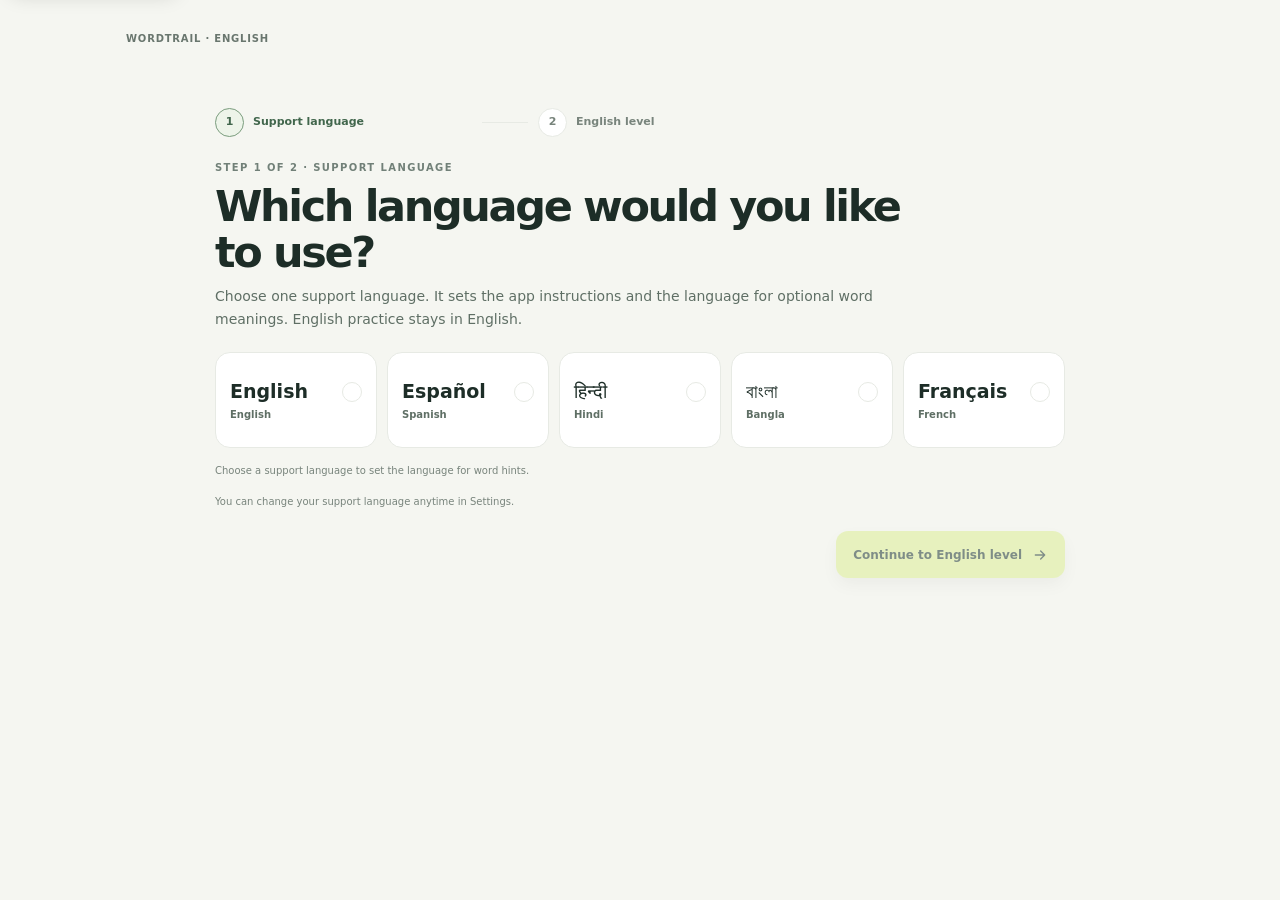
==== index.html @ 7c857b69 "Import WordTrail workspace handoff Co-authored-by: arena-agent <297053741+arena-agent@users.noreply." ====
<!doctype html>
<html lang="en">
<head>
  <meta charset="utf-8" />
  <!-- Restrictive single-file policy; inline app code/styles are required. Web Speech uses available browser/device voices; the app configures no audio endpoint. -->
  <meta http-equiv="Content-Security-Policy" content="default-src 'self'; script-src 'self' 'unsafe-inline'; style-src 'self' 'unsafe-inline'; img-src 'self' data:; media-src 'self'; connect-src 'self'; object-src 'none'; base-uri 'none'; form-action 'self'" />
  <meta name="viewport" content="width=device-width, initial-scale=1" />
  <meta name="theme-color" content="#173b32" />
  <title>Wordtrail — English vocabulary practice</title>
  <style>
    :root {
      color-scheme: light;
      --ink: #1d2d27;
      --muted: #77827b;
      --forest: #173b32;
      --forest-2: #244b40;
      --mint: #e6f1e9;
      --lime: #d9f278;
      --paper: #f5f6f1;
      --white: #fff;
      --line: #e7eae4;
      --surface-card: #ffffff;
      --surface-soft: #fafbf8;
      --surface-raised: #f2f5ef;
      --surface-subtle: #f4f6f1;
      --text-primary: #1d2d27;
      --text-secondary: #5f6f65;
      --text-muted: #78847c;
      --text-subtle: #879189;
      --accent-text: #41664c;
      --accent-surface: #edf4e9;
      --success-surface: #edf6eb;
      --success-text: #3c7750;
      --error-surface: #fff2ed;
      --error-text: #ad5c43;
      --input-surface: #ffffff;
      --coral: #ee8d70;
      --blue: #8bc8d5;
      --gold: #e9bd57;
      --shadow: 0 16px 44px rgba(30, 53, 43, .07);
      --radius: 22px;
      font-family: Inter, ui-sans-serif, system-ui, -apple-system, BlinkMacSystemFont, "Segoe UI", sans-serif;
      font-synthesis: none;
      text-rendering: optimizeLegibility;
    }
    * { box-sizing: border-box; }
    body { margin: 0; min-width: 320px; background: var(--paper); color: var(--ink); }
    button { font: inherit; color: inherit; }
    button:focus-visible { outline: 3px solid #89b96d; outline-offset: 3px; }
    .skip-link { position: fixed; top: 10px; left: 10px; z-index: 100; transform: translateY(-160%); padding: 10px 13px; border-radius: 10px; background: var(--lime); color: var(--forest); font-size: 12px; font-weight: 760; text-decoration: none; box-shadow: 0 6px 20px rgba(0,0,0,.15); transition: transform .18s ease; }
    .skip-link:focus { transform: translateY(0); outline: 3px solid #fff; outline-offset: 2px; }
    .app-shell { min-height: 100vh; }
    .sidebar {
      width: 246px; position: fixed; inset: 0 auto 0 0; z-index: 10;
      display: flex; flex-direction: column; padding: 27px 18px 18px;
      background: var(--forest); color: #f5f8f2;
    }
    .brand { display: flex; align-items: center; gap: 12px; padding: 0 12px; margin: 0 0 39px; }
    .brand-mark { width: 38px; height: 38px; border-radius: 13px; display: grid; place-items: center; background: var(--lime); color: var(--forest); }
    .brand-mark svg { width: 23px; height: 23px; }
    .brand-name { font-weight: 760; letter-spacing: -.045em; font-size: 20px; }
    .brand-name span { color: var(--lime); }
    .nav-caption { color: #a9bdb2; font-size: 10px; font-weight: 760; letter-spacing: .15em; padding: 0 13px; margin: 0 0 10px; text-transform: uppercase; }
    .nav-list { display: grid; gap: 6px; }
    .nav-button {
      border: 0; color: #d2dfd7; width: 100%; border-radius: 13px; padding: 12px 13px;
      display: flex; align-items: center; gap: 13px; background: transparent; cursor: pointer;
      text-align: left; font-size: 14px; font-weight: 590; transition: background .18s ease, color .18s ease;
    }
    .nav-button:hover { background: rgba(255,255,255,.08); color: #fff; }
    .nav-button.active { color: var(--forest); background: var(--lime); font-weight: 750; }
    .nav-icon { display: grid; place-items: center; width: 21px; height: 21px; }
    .nav-icon svg { width: 19px; height: 19px; stroke: currentColor; fill: none; stroke-width: 1.7; stroke-linecap: round; stroke-linejoin: round; }
    .sidebar-spacer { flex: 1; }
    .sidebar-journey { padding: 17px; background: rgba(255,255,255,.08); border: 1px solid rgba(255,255,255,.1); border-radius: 18px; }
    .journey-top { display: flex; align-items: center; justify-content: space-between; font-size: 11px; color: #c6d4cc; }
    .journey-flame { color: var(--lime); font-size: 17px; }
    .journey-count { margin: 12px 0 4px; font-size: 24px; font-weight: 760; letter-spacing: -.05em; color: #fff; }
    .journey-caption { font-size: 11px; color: #bfcec5; line-height: 1.5; }
    .sidebar-bottom { font-size: 10px; line-height: 1.5; color: #a3b8ad; padding: 17px 12px 0; }
    .main-column { margin-left: 246px; min-height: 100vh; }
    .topbar { height: 76px; padding: 0 46px; display: flex; justify-content: space-between; align-items: center; gap: 14px; }
    .topbar-label { color: #69766e; font-size: 10px; letter-spacing: .08em; font-weight: 780; }
    .topbar-tools { display: flex; align-items: center; gap: 10px; }
    .accent-control { display: flex; align-items: center; gap: 8px; color: #7b877f; font-size: 9px; font-weight: 780; letter-spacing: .1em; }
    .accent-control select { max-width: 122px; border: 1px solid #dfe5dc; border-radius: 10px; background: #fff; color: #34483e; padding: 8px 9px; font: inherit; font-size: 10px; font-weight: 680; letter-spacing: 0; cursor: pointer; }
    .level-switch { display: inline-flex; align-items: center; gap: 7px; border: 1px solid #dfe5dc; border-radius: 999px; padding: 8px 11px; background: #fff; color: #355544; font-size: 10px; font-weight: 730; cursor: pointer; }
    .level-switch:hover { background: #edf4e9; border-color: #c8d9c9; }
    .level-switch span:last-child { color: #87958b; font-size: 12px; }
    main { max-width: 1440px; margin: 0 auto; padding: 18px 46px 70px; }
    .page { max-width: 1160px; margin: 0 auto; animation: enter .23s ease both; }
    @keyframes enter { from { opacity: .45; transform: translateY(5px); } to { opacity: 1; transform: translateY(0); } }
    .eyebrow { color: #718078; text-transform: uppercase; letter-spacing: .14em; font-weight: 780; font-size: 10px; }
    .welcome-row { display: flex; align-items: flex-end; justify-content: space-between; gap: 24px; margin: 2px 0 28px; }
    h1, h2, h3, p { margin-top: 0; }
    .welcome-row h1 { margin: 10px 0 9px; font-size: clamp(34px, 4vw, 48px); line-height: 1.05; letter-spacing: -.06em; font-weight: 760; }
    .welcome-row h1 span { color: #668277; }
    .welcome-row p { color: #6f7b73; line-height: 1.6; margin: 0; font-size: 14px; max-width: 520px; }
    .day-pill { display: inline-flex; align-items: center; gap: 8px; white-space: nowrap; padding: 10px 13px; border: 1px solid var(--line); background: rgba(255,255,255,.72); border-radius: 999px; color: #58675e; font-size: 11px; font-weight: 650; }
    .day-pill .dot { width: 7px; height: 7px; border-radius: 50%; background: #87b76b; }
    .hero-card { position: relative; overflow: hidden; min-height: 252px; border-radius: 26px; padding: 31px 35px; display: flex; justify-content: space-between; align-items: center; gap: 30px; background: var(--forest); color: white; box-shadow: 0 20px 48px rgba(23,59,50,.14); }
    .hero-copy { position: relative; z-index: 1; max-width: 570px; }
    .hero-tag { display: inline-flex; border-radius: 999px; padding: 7px 10px; align-items: center; gap: 7px; color: #e5f6a8; background: rgba(217,242,120,.13); font-weight: 780; font-size: 9px; letter-spacing: .11em; }
    .hero-tag .spark { font-size: 13px; }
    .hero-card h2 { font-size: clamp(24px, 2.7vw, 34px); line-height: 1.13; letter-spacing: -.055em; margin: 16px 0 10px; max-width: 470px; }
    .hero-card p { font-size: 13px; color: #c6d8ce; line-height: 1.65; margin: 0 0 20px; max-width: 470px; }
    .btn { border: 0; display: inline-flex; align-items: center; justify-content: center; gap: 10px; cursor: pointer; border-radius: 12px; padding: 12px 16px; font-size: 12px; font-weight: 760; transition: transform .16s ease, box-shadow .16s ease, background .16s ease; }
    .btn:hover { transform: translateY(-1px); }
    .btn-primary { color: var(--forest); background: var(--lime); box-shadow: 0 7px 17px rgba(0,0,0,.08); }
    .btn-primary:hover { background: #e2f99a; }
    .btn-light { color: var(--forest); background: #fff; }
    .btn-quiet { background: #f0f3ee; color: #334a40; }
    .btn-outline { background: transparent; color: #53635a; border: 1px solid #dfe5dd; }
    .btn-small { padding: 9px 12px; font-size: 11px; border-radius: 10px; }
    .btn svg { width: 16px; height: 16px; stroke: currentColor; fill: none; stroke-width: 2; stroke-linecap: round; stroke-linejoin: round; }
    .hero-art { flex: 0 0 252px; height: 188px; position: relative; display: grid; place-items: center; }
    .hero-orbit { width: 172px; height: 172px; border: 1px solid rgba(236,246,224,.24); border-radius: 50%; position: relative; display: grid; place-items: center; transform: rotate(-12deg); }
    .hero-orbit::before, .hero-orbit::after { content: ""; position: absolute; border: 1px solid rgba(236,246,224,.19); border-radius: 50%; inset: 19px; }
    .hero-orbit::after { inset: 42px; background: rgba(217,242,120,.08); }
    .orbit-core { width: 67px; height: 67px; border-radius: 22px; background: var(--lime); color: var(--forest); z-index: 1; display: grid; place-items: center; transform: rotate(12deg); box-shadow: 0 8px 30px rgba(0,0,0,.17); }
    .orbit-core svg { width: 34px; height: 34px; stroke: currentColor; fill: none; stroke-width: 1.6; stroke-linecap: round; stroke-linejoin: round; }
    .orbit-word { position: absolute; z-index: 2; background: #fff; color: var(--forest); border-radius: 9px; padding: 8px 10px; font-size: 10px; font-weight: 760; box-shadow: 0 8px 20px rgba(0,0,0,.1); transform: rotate(12deg); }
    .orbit-word.one { left: -6px; top: 41px; }
    .orbit-word.two { right: -19px; top: 72px; transform: rotate(3deg); }
    .orbit-word.three { left: 37px; bottom: -3px; transform: rotate(-5deg); background: #f8c6ae; }
    .stats-grid { display: grid; grid-template-columns: repeat(3, 1fr); gap: 14px; margin: 17px 0 39px; }
    .stat-card { padding: 17px 19px; background: rgba(255,255,255,.8); border: 1px solid var(--line); border-radius: 17px; display: flex; align-items: center; justify-content: space-between; gap: 12px; }
    .stat-title { font-size: 11px; color: #768279; font-weight: 620; }
    .stat-value { font-size: 22px; letter-spacing: -.045em; font-weight: 760; margin-top: 5px; }
    .stat-icon { width: 39px; height: 39px; display: grid; place-items: center; border-radius: 13px; background: #ecf2e4; font-size: 18px; }
    .section-heading { display: flex; align-items: flex-end; justify-content: space-between; gap: 20px; margin: 0 0 17px; }
    .section-heading h2 { margin: 0 0 5px; font-size: 19px; letter-spacing: -.04em; }
    .section-heading p { color: #778279; margin: 0; font-size: 12px; line-height: 1.5; }
    .text-button { border: 0; background: none; color: #3e6e5b; font-size: 11px; font-weight: 760; cursor: pointer; padding: 8px 0; }
    .text-button:hover { color: #1b4335; text-decoration: underline; }
    .world-grid { display: grid; grid-template-columns: repeat(4, minmax(0, 1fr)); gap: 13px; }
    .world-card { background: white; border: 1px solid var(--line); border-radius: 19px; padding: 17px; min-width: 0; transition: transform .17s ease, box-shadow .17s ease; }
    .world-card:hover { transform: translateY(-3px); box-shadow: var(--shadow); }
    .world-icon { width: 43px; height: 43px; border-radius: 14px; display: grid; place-items: center; font-size: 22px; margin-bottom: 13px; }
    .world-card h3 { font-size: 14px; margin: 0 0 6px; letter-spacing: -.025em; }
    .world-card p { font-size: 11px; line-height: 1.55; color: #79847c; margin: 0; min-height: 36px; }
    .world-progress-row { display: flex; justify-content: space-between; align-items: center; margin: 14px 0 8px; font-size: 9px; color: #859087; }
    .mini-track, .progress-track { background: #edf0ea; overflow: hidden; border-radius: 999px; height: 5px; }
    .mini-track span, .progress-track span { display: block; height: 100%; border-radius: inherit; background: #7ea98a; transition: width .25s ease; }
    .world-action { width: 100%; border: 0; padding: 11px 0 0; margin-top: 10px; border-top: 1px solid #eff1ed; display: flex; justify-content: space-between; align-items: center; cursor: pointer; background: transparent; color: #365b4a; font-size: 10px; font-weight: 760; }
    .world-action span:last-child { font-size: 16px; transition: transform .16s ease; }
    .world-action:hover span:last-child { transform: translateX(3px); }
    .lower-grid { display: grid; grid-template-columns: 1.2fr .8fr; gap: 14px; margin-top: 32px; }
    .week-card { display: flex; align-items: center; justify-content: space-between; gap: 24px; background: #fff; border: 1px solid var(--line); border-radius: 19px; padding: 18px 21px; margin: -20px 0 32px; }
    .week-copy { max-width: 340px; }
    .week-copy h3 { font-size: 14px; letter-spacing: -.025em; margin: 6px 0 4px; }
    .week-copy p { color: #7a867e; font-size: 10px; line-height: 1.5; margin: 0; }
    .week-days { display: flex; align-items: center; gap: 9px; }
    .week-day { display: grid; justify-items: center; gap: 5px; color: #8b958e; font-size: 8px; font-weight: 700; min-width: 31px; }
    .week-day b { width: 27px; height: 27px; display: grid; place-items: center; border: 1px solid #e7ebe4; border-radius: 50%; color: #869189; background: #fafbf8; font-size: 9px; font-weight: 700; }
    .week-day.active b { border-color: #bdd1a1; background: var(--lime); color: #36523b; animation: soft-pop .35s ease both; }
    .week-day.future { opacity: .5; }
    .game-grid { display: grid; grid-template-columns: repeat(2, minmax(0,1fr)); gap: 14px; }
    .learning-grid { grid-template-columns: repeat(3, minmax(0,1fr)); }
    .game-card { min-width: 0; display: flex; flex-direction: column; background: #fff; border: 1px solid var(--line); border-radius: 19px; padding: 17px; transition: transform .18s ease, box-shadow .18s ease, border-color .18s ease; animation: card-rise .35s ease both; }
    .game-card:nth-child(2) { animation-delay: .035s; }
    .game-card:nth-child(3) { animation-delay: .07s; }
    .game-card:nth-child(4) { animation-delay: .105s; }
    .game-card:hover { transform: translateY(-3px); box-shadow: var(--shadow); border-color: #d4dfd4; }
    .game-card-top { display: flex; align-items: center; justify-content: space-between; gap: 7px; margin-bottom: 13px; }
    .game-icon { width: 40px; height: 40px; border-radius: 13px; display: grid; place-items: center; font-size: 20px; background: var(--game-tint); }
    .game-label { color: #75827a; font-size: 8px; line-height: 1.2; letter-spacing: .1em; font-weight: 800; text-align: right; }
    .game-card h3 { font-size: 14px; letter-spacing: -.03em; margin: 0 0 7px; }
    .game-card p { color: #77837b; font-size: 10px; line-height: 1.55; margin: 0; flex: 1; }
    .game-meta { display: flex; justify-content: space-between; gap: 7px; color: #89938c; font-size: 8px; margin: 14px 0 11px; }
    .game-play-button { border: 0; border-top: 1px solid #edf0ea; padding: 11px 0 0; background: transparent; color: #3c6851; font-size: 10px; font-weight: 760; display: flex; align-items: center; justify-content: space-between; cursor: pointer; text-align: left; }
    .game-play-button:hover { color: #1e4937; }
    .game-play-button span { font-size: 16px; transition: transform .18s ease; }
    .game-play-button:hover span { transform: translateX(3px); }
    .home-game-grid { grid-template-columns: repeat(3, minmax(0,1fr)); }
    .home-games { margin-top: 31px; }
    .home-worlds { margin-top: 33px; }
    .gentle-note { color: #b8cbbb; font-size: 9px; margin-top: 12px; }
    .gentle-footer { color: #849087; text-align: center; font-size: 10px; line-height: 1.6; margin: 19px 0 0; }
    .sampler-card { display: grid; grid-template-columns: minmax(0,1fr) auto; align-items: center; gap: 15px 24px; background: var(--forest); color: white; border-radius: 23px; padding: 23px 25px; margin: -6px 0 18px; overflow: hidden; }
    .sampler-card .eyebrow { color: #bdd2c4; }
    .sampler-card h2 { font-size: 21px; letter-spacing: -.045em; margin: 7px 0 5px; }
    .sampler-card p { color: #cfddd4; font-size: 11px; line-height: 1.55; margin: 0 0 12px; max-width: 490px; }
    .sampler-steps { display: flex; align-items: center; gap: 8px; background: rgba(255,255,255,.08); border: 1px solid rgba(255,255,255,.12); border-radius: 16px; padding: 13px; font-size: 20px; }
    .sampler-steps b { font-size: 11px; color: #b9cbbf; }
    .sampler-played { grid-column: 1 / -1; padding-top: 10px; border-top: 1px solid rgba(255,255,255,.14); color: #c6d6cc; font-size: 9px; }
    .mini-mode-pill { display: inline-flex; align-items: center; gap: 8px; background: var(--game-tint); border-radius: 999px; padding: 8px 11px; color: #405449; font-size: 9px; font-weight: 770; width: fit-content; }
    .mini-mode-pill > span:first-child { font-size: 15px; }
    .mini-band { border-left: 1px solid rgba(47,73,56,.18); margin-left: 3px; padding-left: 8px; text-transform: uppercase; font-size: 8px; letter-spacing: .05em; }
    .mini-game-layout { display: grid; grid-template-columns: minmax(0,1fr) 258px; gap: 18px; align-items: start; }
    .mini-question-card { min-width: 0; }
    .tier-badge { margin-left: auto; background: #e6f1e1; color: #4f7251; border-radius: 999px; padding: 5px 7px; font-size: 8px; font-weight: 760; white-space: nowrap; }
    .tier-badge.stretch { background: #f5ead9; color: #8a6940; }
    .opposite-chip { color: #7b5e70; background: #faf1f5; border-color: rgba(136,96,118,.14); }
    @keyframes card-rise { from { opacity: 0; transform: translateY(7px); } to { opacity: 1; transform: translateY(0); } }
    @keyframes soft-pop { 0% { transform: scale(.88); } 65% { transform: scale(1.06); } 100% { transform: scale(1); } }
    .feature-card { min-height: 153px; background: #e9f0e6; border-radius: 20px; padding: 21px; display: flex; align-items: center; justify-content: space-between; gap: 14px; overflow: hidden; }
    .feature-card.tone-feature { background: #fae8df; }
    .feature-card h3 { margin: 8px 0 6px; font-size: 17px; letter-spacing: -.04em; }
    .feature-card p { color: #64756b; font-size: 11px; line-height: 1.5; margin: 0 0 13px; max-width: 340px; }
    .feature-symbol { flex: 0 0 64px; height: 64px; border-radius: 20px; display: grid; place-items: center; background: rgba(255,255,255,.55); font-size: 29px; transform: rotate(5deg); }
    .tone-feature .feature-symbol { background: rgba(255,255,255,.55); }
    .page-header { margin: 4px 0 27px; }
    .page-header h1 { margin: 8px 0 8px; font-size: clamp(30px,3vw,40px); line-height: 1.08; letter-spacing: -.055em; }
    .page-header p { margin: 0; max-width: 620px; line-height: 1.65; color: #758078; font-size: 13px; }
    .explore-grid { display: grid; grid-template-columns: repeat(2, 1fr); gap: 15px; }
    .explore-card { background: #fff; border: 1px solid var(--line); border-radius: 22px; overflow: hidden; }
    .explore-card-top { padding: 20px 21px 17px; display: flex; gap: 15px; align-items: flex-start; }
    .explore-card .world-icon { flex: 0 0 48px; margin: 0; }
    .explore-card h2 { font-size: 17px; margin: 1px 0 6px; letter-spacing: -.035em; }
    .explore-card p { color: #7b867e; font-size: 11px; line-height: 1.55; margin: 0; }
    .explore-card-bottom { padding: 14px 21px 18px; border-top: 1px solid #eef0eb; display: flex; justify-content: space-between; align-items: center; gap: 16px; }
    .scene-count { font-size: 10px; color: #7b867e; }
    .scene-count strong { color: #34483e; }
    .nuance-layout { display: grid; grid-template-columns: 240px 1fr; gap: 18px; align-items: start; }
    .family-panel { background: #fff; border: 1px solid var(--line); border-radius: 20px; padding: 16px; }
    .family-panel .eyebrow { padding: 4px 7px 10px; display: block; }
    .family-button { width: 100%; border: 0; background: transparent; text-align: left; cursor: pointer; border-radius: 12px; padding: 11px 10px; display: flex; align-items: center; justify-content: space-between; font-size: 12px; font-weight: 680; color: #58665e; }
    .family-button:hover { background: #f4f6f1; }
    .family-button.active { background: #edf4e9; color: #294a3a; }
    .family-button span:last-child { color: #8d9b91; font-size: 17px; }
    .nuance-content { min-width: 0; }
    .nuance-feature { background: var(--forest); color: white; border-radius: 21px; padding: 22px 23px; margin-bottom: 14px; }
    .nuance-feature .eyebrow { color: #bbd1c4; }
    .nuance-feature h2 { font-size: 24px; margin: 8px 0 7px; letter-spacing: -.05em; }
    .nuance-feature p { margin: 0; color: #d0dfd6; font-size: 12px; line-height: 1.6; max-width: 730px; }
    .nuance-note { margin-top: 13px; background: rgba(217,242,120,.12); border: 1px solid rgba(217,242,120,.18); color: #e5f0d4; padding: 10px 12px; border-radius: 12px; font-size: 10px; line-height: 1.5; }
    .nuance-cards { display: grid; grid-template-columns: repeat(2, minmax(0,1fr)); gap: 12px; }
    .nuance-word-card { background: #fff; border: 1px solid var(--line); border-radius: 17px; padding: 16px; cursor: pointer; transition: border-color .17s ease, transform .17s ease, box-shadow .17s ease; }
    .nuance-word-card:hover { border-color: #b8cbbd; transform: translateY(-2px); }
    .nuance-word-card.selected { border-color: #779c83; box-shadow: 0 0 0 2px #e5eee5; }
    .nuance-word-top { display: flex; justify-content: space-between; gap: 10px; align-items: center; }
    .nuance-word-top h3 { margin: 0; font-size: 16px; letter-spacing: -.035em; }
    .word-tag { font-size: 9px; color: #54745e; background: #edf4e9; border-radius: 999px; padding: 6px 8px; white-space: nowrap; font-weight: 720; }
    .mastery-tag { font-size: 9px; color: #426f4a; background: #e6f2e4; border: 1px solid #cfe2ca; border-radius: 999px; padding: 6px 8px; white-space: nowrap; font-weight: 740; }
    .nuance-word-card p { font-size: 11px; line-height: 1.55; color: #768178; margin: 9px 0 0; }
    .word-example { color: #3f5146 !important; background: #f5f7f2; border-radius: 10px; padding: 9px 10px; margin-top: 12px !important; }
    .tone-cta { background: #fae8df; border-radius: 18px; margin-top: 17px; padding: 18px 20px; display: flex; align-items: center; justify-content: space-between; gap: 15px; }
    .tone-cta h3 { margin: 0 0 4px; font-size: 14px; }
    .tone-cta p { margin: 0; color: #7e716a; font-size: 10px; line-height: 1.5; }
    .backup-panel { display: grid; grid-template-columns: minmax(0,1fr) auto; gap: 12px 18px; align-items: center; margin: 0 0 18px; padding: 15px 17px; border: 1px solid #e2e9df; border-radius: 16px; background: #f6f8f3; }
    .backup-copy strong { display: block; color: #344b3d; font-size: 12px; }
    .backup-copy p { margin: 5px 0 0; color: #77837b; font-size: 10px; line-height: 1.55; }
    .backup-actions { display: flex; gap: 8px; flex-wrap: wrap; justify-content: flex-end; }
    .backup-preview { grid-column: 1 / -1; padding: 12px 13px; border: 1px solid #d8e4cf; border-radius: 12px; background: #fff; }
    .backup-preview strong { color: #36533f; font-size: 11px; }
    .backup-preview p { margin: 4px 0 10px; color: #718077; font-size: 10px; line-height: 1.5; }
    .backup-preview-actions { display: flex; gap: 8px; flex-wrap: wrap; }
    .wordbook-toolbar { display: flex; gap: 9px; align-items: center; margin: -5px 0 17px; flex-wrap: wrap; }
    .word-search-label { display: block; margin: 0 0 6px; color: #576b5d; font-size: 10px; font-weight: 720; }
    .word-search-row { display: flex; align-items: center; gap: 12px; margin-bottom: 15px; }
    #word-search { width: min(100%, 460px); border: 1px solid #dfe5dc; border-radius: 11px; padding: 11px 13px; background: #fff; color: #2c4236; font: inherit; font-size: 11px; }
    #word-search::placeholder { color: #9aa59d; }
    #word-search:focus { outline: 3px solid #dcebd3; border-color: #8cac91; }
    .search-empty { margin-top: 9px; }
    .filter-chip { border: 1px solid #e0e5de; background: rgba(255,255,255,.75); color: #68756d; border-radius: 999px; padding: 9px 13px; font-size: 10px; font-weight: 700; cursor: pointer; }
    .filter-chip.active { border-color: #c7dcc6; background: #e9f1e6; color: #2f5a40; }
    .word-list { display: grid; grid-template-columns: repeat(2,minmax(0,1fr)); gap: 12px; }
    .saved-word-card { padding: 17px; border-radius: 18px; background: #fff; border: 1px solid var(--line); }
    .saved-word-heading { display: flex; align-items: flex-start; justify-content: space-between; gap: 12px; }
    .saved-word-heading h3 { font-size: 17px; letter-spacing: -.035em; margin: 0 0 5px; }
    .saved-word-heading .word-context { color: #879189; font-size: 10px; }
    .saved-word-card > p { color: #606e65; font-size: 11px; line-height: 1.55; margin: 13px 0 8px; }
    .saved-word-card blockquote { background: #f5f7f2; color: #45564b; margin: 0; padding: 10px 12px; border-radius: 10px; font-size: 10px; line-height: 1.55; }
    .saved-word-actions { display: flex; justify-content: space-between; align-items: center; margin-top: 13px; gap: 8px; }
    .review-flag { font-size: 9px; font-weight: 700; color: #9a6d37; background: #faf0da; border-radius: 999px; padding: 6px 8px; }
    .empty-state { border: 1px dashed #cbd4ca; background: rgba(255,255,255,.65); border-radius: 19px; padding: 34px 22px; text-align: center; }
    .empty-state .empty-icon { font-size: 29px; margin-bottom: 7px; }
    .empty-state h3 { margin: 0 0 7px; font-size: 17px; }
    .empty-state p { margin: 0 auto 15px; color: #758078; font-size: 11px; line-height: 1.6; max-width: 380px; }
    .challenge-top { display: flex; justify-content: space-between; align-items: center; gap: 15px; margin-bottom: 13px; }
    .back-button { border: 0; background: transparent; padding: 7px 0; cursor: pointer; display: inline-flex; gap: 7px; align-items: center; color: #63736a; font-size: 11px; font-weight: 720; }
    .back-button:hover { color: var(--forest); }
    .step-count { color: #78847c; font-size: 10px; font-weight: 700; }
    .challenge-progress { margin-bottom: 24px; height: 6px; }
    .challenge-progress span { background: var(--forest); }
    .challenge-grid { display: grid; grid-template-columns: minmax(0,1fr) 258px; gap: 18px; align-items: start; }
    .question-card { background: #fff; border: 1px solid var(--line); border-radius: 23px; padding: 26px; box-shadow: 0 10px 28px rgba(31,55,43,.035); }
    .scene-chip { display: inline-flex; gap: 9px; align-items: center; background: #f2f5ef; border-radius: 12px; padding: 8px 10px; color: #67776d; font-size: 10px; font-weight: 680; }
    .scene-chip .scene-emoji { font-size: 17px; }
    .scene-name { color: #344b3d; font-weight: 760; margin-left: 2px; }
    .question-label { color: #849087; text-transform: uppercase; font-size: 9px; letter-spacing: .12em; font-weight: 790; margin: 22px 0 8px; }
    .question-card h1 { font-size: clamp(21px, 2.5vw, 29px); letter-spacing: -.045em; line-height: 1.25; margin: 0 0 13px; max-width: 700px; }
    .question-instruction { font-size: 12px; line-height: 1.6; color: #79847d; margin: 0 0 19px; }
    .sentence-box { background: #fafbf8; border: 1px solid #edf0ea; padding: 16px 17px; border-radius: 14px; font-size: 15px; line-height: 1.75; color: #31443a; font-weight: 560; }
    .blank-slot { display: inline-block; min-width: 100px; text-align: center; color: #477151; font-weight: 770; border-bottom: 2px dashed #9ab894; padding: 0 4px 1px; }
    .hint-line { color: #8a938d; font-size: 10px; line-height: 1.5; margin: 9px 0 20px; }
    .recall-form { display: grid; gap: 9px; margin-top: 13px; }
    .recall-label { color: #69776e; font-size: 11px; font-weight: 720; }
    .recall-row { display: flex; gap: 9px; }
    .recall-input { flex: 1; min-width: 0; border: 1px solid #dce4d8; border-radius: 11px; background: #fff; padding: 12px 13px; color: #31443a; font: inherit; font-size: 13px; outline: none; }
    .recall-input:focus { border-color: #81a18a; box-shadow: 0 0 0 3px rgba(129,161,138,.15); }
    .recall-input:disabled { background: #f6f8f4; color: #6e7b72; }
    .recall-hint-button { justify-self: start; border: 0; background: transparent; padding: 3px 0; color: #54745e; font: inherit; font-size: 10px; font-weight: 730; cursor: pointer; }
    .recall-hint-button:hover { color: #294a3a; text-decoration: underline; }
    .recall-hint { margin: 0; padding: 10px 12px; border-radius: 10px; background: #f3f6ee; color: #667568; font-size: 11px; line-height: 1.5; }
    .option-list { display: grid; grid-template-columns: repeat(2,minmax(0,1fr)); gap: 9px; }
    .option-button { min-height: 52px; padding: 10px 12px; border: 1px solid #e6eae3; background: white; cursor: pointer; border-radius: 12px; display: flex; align-items: center; gap: 11px; text-align: left; transition: background .15s ease, border-color .15s ease, transform .15s ease; }
    .option-button:hover:not(:disabled) { border-color: #b8cbbd; background: #f9fbf7; transform: translateY(-1px); }
    .option-button:disabled { cursor: default; }
    .option-letter { width: 26px; height: 26px; border-radius: 8px; flex: 0 0 26px; display: grid; place-items: center; background: #f0f3ed; color: #728078; font-size: 10px; font-weight: 760; }
    .option-word { font-size: 12px; font-weight: 690; }
    .option-button.correct { border-color: #8eb692; background: #edf6eb; }
    .option-button.correct .option-letter { color: white; background: #5a956b; }
    .option-button.incorrect { border-color: #e4aa93; background: #fff2ed; }
    .option-button.incorrect .option-letter { color: white; background: #cb765a; }
    .option-button.dimmed { opacity: .58; }
    .feedback-card { margin-top: 17px; border-radius: 15px; padding: 16px; border: 1px solid #dce9d9; background: #f2f8ef; animation: enter .18s ease both; }
    .feedback-card.incorrect-feedback { background: #fff7f2; border-color: #f2dfd5; }
    .feedback-heading { display: flex; align-items: center; gap: 9px; margin: 0 0 7px; font-size: 13px; font-weight: 790; }
    .feedback-check { width: 23px; height: 23px; display: grid; place-items: center; background: #d9ecd6; color: #3c7750; border-radius: 50%; font-size: 12px; }
    .incorrect-feedback .feedback-check { background: #f7dfd4; color: #ad5c43; }
    .feedback-card p { color: #607068; font-size: 11px; line-height: 1.62; margin: 0 0 10px; }
    .feedback-extra { border-top: 1px solid rgba(77,107,81,.12); padding-top: 10px; margin-top: 10px !important; }
    .related-row { display: flex; align-items: center; flex-wrap: wrap; gap: 6px; color: #617269; font-size: 10px; margin-top: 11px; }
    .related-row strong { color: #40574a; margin-right: 2px; }
    .related-chip { display: inline-flex; background: rgba(255,255,255,.75); border: 1px solid rgba(89,127,94,.15); border-radius: 999px; padding: 5px 8px; color: #52725a; font-size: 9px; font-weight: 720; }
    .feedback-actions { display: flex; flex-wrap: wrap; justify-content: space-between; align-items: center; gap: 10px; margin-top: 13px; }
    .save-word-button { border: 0; padding: 8px 0; background: transparent; color: #527557; cursor: pointer; font-size: 10px; font-weight: 750; }
    .challenge-aside { display: grid; gap: 12px; }
    .aside-card { padding: 17px; border-radius: 18px; background: #fff; border: 1px solid var(--line); }
    .aside-card h3 { margin: 0 0 8px; font-size: 12px; }
    .aside-card p { color: #768179; font-size: 10px; line-height: 1.6; margin: 0; }
    .aside-tip-icon { margin-bottom: 10px; width: 31px; height: 31px; background: #eef4e9; color: #4d7856; border-radius: 10px; display: grid; place-items: center; }
    .aside-tip-icon svg { width: 17px; height: 17px; stroke: currentColor; fill: none; stroke-width: 1.8; stroke-linecap: round; stroke-linejoin: round; }
    .aside-progress-number { font-size: 24px; font-weight: 770; letter-spacing: -.05em; margin: 4px 0; }
    .aside-progress-label { color: #77847a; font-size: 9px; margin-bottom: 11px; }
    .summary-card { background: var(--forest); border-radius: 25px; padding: 30px; color: white; display: grid; grid-template-columns: 1fr auto; align-items: center; gap: 25px; margin: 12px 0 20px; }
    .summary-card .eyebrow { color: #bbd3c5; }
    .summary-card h1 { font-size: clamp(28px,4vw,42px); line-height: 1.08; letter-spacing: -.055em; margin: 9px 0 8px; }
    .summary-card p { color: #ccddd2; font-size: 12px; line-height: 1.55; margin: 0; }
    .score-ring { width: 116px; height: 116px; border-radius: 50%; border: 8px solid rgba(255,255,255,.13); display: grid; place-items: center; text-align: center; position: relative; }
    .score-ring::before { content: ""; position: absolute; inset: -8px; border-radius: 50%; border: 8px solid var(--lime); clip-path: polygon(50% 0,100% 0,100% 100%,50% 100%); transform: rotate(calc(var(--score) * 3.6deg)); }
    .score-number { font-size: 25px; line-height: 1; font-weight: 790; letter-spacing: -.05em; }
    .score-caption { color: #bed3c6; font-size: 8px; text-transform: uppercase; letter-spacing: .1em; margin-top: 5px; }
    .summary-actions { display: flex; gap: 9px; flex-wrap: wrap; margin: 0 0 25px; }
    .review-results { display: grid; gap: 9px; }
    .result-row { background: white; border: 1px solid var(--line); border-radius: 13px; padding: 12px 14px; display: flex; align-items: center; justify-content: space-between; gap: 15px; }
    .result-row-main strong { font-size: 12px; }
    .result-row-main p { margin: 4px 0 0; font-size: 10px; line-height: 1.5; color: #7a867e; }
    .result-status { font-size: 10px; font-weight: 750; white-space: nowrap; }
    .result-status.good { color: #4d8659; }
    .result-status.retry { color: #b66e54; }
    .tone-page-card { background: #fff; border: 1px solid var(--line); border-radius: 23px; padding: 27px; max-width: 820px; }
    .tone-context { display: flex; align-items: flex-start; gap: 12px; padding: 15px; background: #f4f6f1; border-radius: 14px; margin: 17px 0; }
    .tone-context .context-emoji { font-size: 21px; }
    .tone-context p { margin: 0; font-size: 12px; line-height: 1.6; color: #5f6f65; }
    .tone-goal { font-size: 10px; color: #6c7a71; font-weight: 740; text-transform: uppercase; letter-spacing: .08em; margin: 0 0 8px; }
    .tone-instruction { font-size: 22px; line-height: 1.35; letter-spacing: -.04em; margin: 0 0 17px; font-weight: 700; }
    .tone-options { display: grid; gap: 9px; }
    .tone-option { width: 100%; border: 1px solid #e6eae3; background: white; border-radius: 13px; padding: 13px 15px; text-align: left; cursor: pointer; font-size: 12px; line-height: 1.55; transition: .15s ease; }
    .tone-option:hover:not(:disabled) { border-color: #bfd1c0; background: #fbfcf9; }
    .tone-option.correct { background: #edf6eb; border-color: #92ba96; }
    .tone-option.incorrect { background: #fff2ed; border-color: #e4aa93; }
    .tone-option:disabled { cursor: default; }
    .mobile-nav { display: none; }
    .toast { position: fixed; z-index: 30; bottom: 24px; left: 50%; transform: translate(-50%, 14px); background: #243f34; color: white; padding: 11px 16px; border-radius: 12px; font-size: 11px; font-weight: 680; box-shadow: 0 10px 30px rgba(0,0,0,.15); opacity: 0; pointer-events: none; transition: opacity .2s ease, transform .2s ease; }
    .toast.visible { opacity: 1; transform: translate(-50%,0); }
    .sr-only { position: absolute; width: 1px; height: 1px; padding: 0; margin: -1px; overflow: hidden; clip: rect(0,0,0,0); white-space: nowrap; border: 0; }
    body.onboarding-mode .sidebar, body.onboarding-mode .mobile-nav { display: none !important; }
    body.onboarding-mode .main-column { margin-left: 0; }
    body.onboarding-mode .topbar { max-width: 1120px; margin: 0 auto; }
    body.onboarding-mode main { max-width: 1010px; padding-top: 32px; }
    .onboarding-page { max-width: 850px; padding-bottom: 35px; }
    .onboarding-page h1 { max-width: 680px; margin: 10px 0 9px; font-size: clamp(32px, 4vw, 43px); line-height: 1.08; letter-spacing: -.055em; }
    .onboarding-intro { max-width: 680px; color: #6f7b73; font-size: 14px; line-height: 1.65; margin-bottom: 22px; }
    .level-grid { display: grid; grid-template-columns: repeat(2, minmax(0,1fr)); gap: 13px; }
    .level-option { min-height: 230px; border: 1px solid #e1e7de; border-radius: 18px; padding: 18px; background: #fff; text-align: left; display: flex; flex-direction: column; align-items: flex-start; cursor: pointer; transition: border-color .16s ease, box-shadow .16s ease, transform .16s ease; }
    .level-option:hover { border-color: #9db79f; box-shadow: 0 10px 26px rgba(32,65,48,.08); transform: translateY(-2px); }
    .level-option-top { width: 100%; display: flex; justify-content: space-between; align-items: center; margin-bottom: 14px; }
    .level-name { color: #466b50; background: #edf4e9; border-radius: 999px; padding: 6px 9px; font-size: 9px; font-weight: 780; letter-spacing: .04em; text-transform: uppercase; }
    .level-step { color: #72887a; font-size: 18px; }
    .level-option > strong { font-size: 17px; letter-spacing: -.025em; margin-bottom: 6px; }
    .level-description { color: #718078; font-size: 11px; line-height: 1.55; }
    .level-first { display: block; width: 100%; margin: 14px 0 13px; padding: 10px 11px; border-radius: 10px; background: #f5f7f2; color: #67756b; font-size: 10px; line-height: 1.55; }
    .level-first b { color: #314a3c; }
    .level-cta { display: flex; align-items: center; gap: 7px; margin-top: auto; color: #325d42; font-size: 11px; font-weight: 780; }
    .level-cta svg { width: 15px; height: 15px; stroke: currentColor; fill: none; stroke-width: 2; stroke-linecap: round; stroke-linejoin: round; }
    .level-footnote { margin: 16px 0 0; color: #819087; font-size: 10px; line-height: 1.55; }
    .onboarding-back { border: 0; padding: 0; background: transparent; color: #49735a; font-size: 10px; font-weight: 720; cursor: pointer; margin-top: 12px; }
    body.onboarding-mode .quick-settings,
    body.onboarding-mode .accent-control,
    body.onboarding-mode .level-switch { display: none !important; }
    .settings-panel label .settings-help { grid-column: 1 / -1; color: #7d8981; font-size: 9px; line-height: 1.4; font-weight: 500; }
    .onboarding-progress { max-width: 580px; display: grid; grid-template-columns: minmax(0,1fr) 46px minmax(0,1fr); align-items: center; gap: 10px; margin: 0 0 25px; }
    .onboarding-step { min-width: 0; display: flex; align-items: center; gap: 9px; color: var(--text-muted); font-size: 11px; line-height: 1.3; }
    .onboarding-step strong { font-weight: 690; }
    .onboarding-step-number { width: 29px; height: 29px; flex: 0 0 29px; display: grid; place-items: center; border: 1px solid var(--line); border-radius: 50%; background: var(--surface-card); color: var(--text-muted); font-size: 11px; font-weight: 800; }
    .onboarding-step.is-current { color: var(--accent-text); }
    .onboarding-step.is-current .onboarding-step-number { border-color: #7a9c7d; background: var(--accent-surface); color: var(--accent-text); }
    .onboarding-step.is-complete { color: var(--text-secondary); }
    .onboarding-step.is-complete .onboarding-step-number { border-color: #84a989; background: #e8f2e4; color: #426d4a; }
    .onboarding-step-connector { display: block; height: 1px; background: var(--line); }
    .onboarding-page { max-width: 850px; padding-bottom: 42px; }
    .onboarding-page h1 { max-width: 700px; }
    .onboarding-intro { max-width: 700px; margin-bottom: 21px; color: var(--text-secondary); font-size: 14px; line-height: 1.65; }
    .language-choice-grid { display: grid; grid-template-columns: repeat(5, minmax(0,1fr)); gap: 10px; }
    .language-option { min-width: 0; min-height: 96px; display: flex; flex-direction: column; justify-content: center; align-items: flex-start; gap: 5px; padding: 14px; border: 1px solid var(--line); border-radius: 15px; background: var(--surface-card); color: var(--text-primary); cursor: pointer; text-align: left; transition: border-color .16s ease, background .16s ease, box-shadow .16s ease, transform .16s ease; }
    .language-option:hover { border-color: #9db79f; box-shadow: 0 8px 20px rgba(32,65,48,.08); transform: translateY(-1px); }
    .language-option.is-selected { border-color: #6f9877; background: #edf4e9; box-shadow: inset 0 0 0 1px #6f9877; }
    .language-option-heading { width: 100%; display: flex; align-items: center; justify-content: space-between; gap: 6px; }
    .language-option-native { font-size: 19px; line-height: 1.25; font-weight: 760; }
    .language-option-check { width: 20px; height: 20px; flex: 0 0 20px; display: grid; place-items: center; border: 1px solid var(--line); border-radius: 50%; color: transparent; font-size: 11px; font-weight: 800; }
    .language-option.is-selected .language-option-check { border-color: #527c5a; background: #527c5a; color: #fff; }
    .language-option-name { color: var(--text-secondary); font-size: 10px; font-weight: 650; }
    .onboarding-gloss { max-width: 700px; display: flex; align-items: flex-start; gap: 12px; margin-top: 16px; padding: 14px 16px; border: 1px solid var(--line); border-radius: 14px; background: var(--surface-soft); color: var(--text-primary); cursor: pointer; }
    .onboarding-gloss input { width: 18px; height: 18px; flex: 0 0 18px; margin: 2px 0 0; accent-color: #527c5a; cursor: pointer; }
    .onboarding-gloss span { display: grid; gap: 4px; }
    .onboarding-gloss strong { font-size: 12px; line-height: 1.4; }
    .onboarding-gloss small { color: var(--text-secondary); font-size: 10px; line-height: 1.55; font-weight: 500; }
    .onboarding-language-note { max-width: 700px; margin: 15px 0 0; color: var(--text-muted); font-size: 10px; line-height: 1.55; }
    .onboarding-action-row { display: flex; align-items: center; justify-content: flex-end; gap: 11px; margin-top: 22px; }
    .onboarding-next { min-height: 47px; padding: 12px 17px; }
    .onboarding-next svg { width: 16px; height: 16px; stroke: currentColor; fill: none; stroke-width: 2; stroke-linecap: round; stroke-linejoin: round; }
    .level-grid { margin-top: 2px; }
    .level-option { min-height: 154px; padding: 17px; }
    .level-option.is-selected { border-color: #6f9877; background: #edf4e9; box-shadow: inset 0 0 0 1px #6f9877; }
    .level-option > strong { color: var(--text-primary); line-height: 1.35; }
    .level-description { color: var(--text-secondary); }
    .level-footnote { margin: 14px 0 0; color: var(--text-muted); font-size: 10px; line-height: 1.55; }
    .onboarding-language-summary { max-width: 700px; display: flex; align-items: center; justify-content: space-between; gap: 14px; margin-top: 17px; padding: 12px 14px; border: 1px solid var(--line); border-radius: 13px; background: var(--surface-soft); }
    .onboarding-language-summary > div { min-width: 0; display: grid; gap: 4px; }
    .onboarding-language-summary-label { color: var(--text-muted); font-size: 8px; font-weight: 780; letter-spacing: .1em; text-transform: uppercase; }
    .onboarding-language-summary strong { color: var(--text-primary); font-size: 12px; overflow-wrap: anywhere; }
    .onboarding-language-edit, .onboarding-back { border: 0; padding: 7px 4px; background: transparent; color: var(--accent-text); font-size: 10px; font-weight: 740; cursor: pointer; text-align: right; }
    .onboarding-language-edit:hover, .onboarding-back:hover { text-decoration: underline; }
    .onboarding-action-row .onboarding-back { margin-right: auto; }
    @media (max-width: 760px) {
      .language-choice-grid { grid-template-columns: repeat(3, minmax(0,1fr)); }
    }

    .hero-secondary { display: inline-block; border: 0; margin-left: 12px; padding: 8px 0; background: transparent; color: #e5f1e9; font-size: 11px; font-weight: 700; cursor: pointer; }
    .hero-secondary:hover { color: #fff; text-decoration: underline; }
    .lesson-steps { flex: 0 0 220px; height: auto; display: grid; gap: 9px; align-content: center; }
    .lesson-step { display: flex; align-items: center; gap: 11px; padding: 11px 13px; color: #f3f7f2; background: rgba(255,255,255,.075); border: 1px solid rgba(255,255,255,.12); border-radius: 12px; font-size: 11px; font-weight: 690; }
    .lesson-step span { display: grid; place-items: center; width: 22px; height: 22px; border-radius: 7px; background: var(--lime); color: var(--forest); font-size: 10px; font-weight: 800; }
    .lesson-connector { width: 1px; height: 4px; margin: -9px 0 -9px 23px; background: rgba(217,242,120,.55); }
    .skill-chips { display: flex; flex-wrap: wrap; gap: 8px; }
    .skill-chips span { border: 1px solid #e0e7dd; background: #fff; color: #53675a; padding: 8px 10px; border-radius: 999px; font-size: 10px; font-weight: 670; }
    .practice-section { margin: 22px 0 0; }
    .game-card { padding: 19px; }
    .game-card h3 { font-size: 16px; }
    .game-card p { font-size: 11px; }
    .game-goal { display: grid; gap: 5px; margin-top: 13px; padding: 10px; border-radius: 10px; background: #f6f8f4; }
    .game-goal strong { color: #829086; font-size: 8px; letter-spacing: .1em; }
    .game-goal span { color: #44594b; font-size: 10px; line-height: 1.5; font-weight: 660; }
    .game-play-button { font-size: 11px; }
    .voice-note { margin: 13px 0 0; padding: 11px 13px; border-radius: 11px; background: #f3f6f0; color: #728077; font-size: 9px; line-height: 1.6; }
    .voice-note strong { color: #435e4b; }
    .speaker-button { width: 36px; height: 36px; flex: 0 0 36px; display: inline-grid; place-items: center; padding: 0; border: 1px solid #dce6db; border-radius: 11px; background: #f8fbf6; color: #41664c; cursor: pointer; transition: background .15s ease, border-color .15s ease, transform .15s ease; }
    .speaker-button:hover { background: #e9f2e6; border-color: #a8c2a5; transform: translateY(-1px); }
    .speaker-button:disabled, .listen-button:disabled, .listen-slow-button:disabled { opacity: .48; cursor: not-allowed; filter: grayscale(.2); }
    .speaker-button:disabled:hover, .listen-button:disabled:hover, .listen-slow-button:disabled:hover { transform: none; }
    .speaker-button svg, .listen-icon svg { width: 18px; height: 18px; stroke: currentColor; fill: none; stroke-width: 1.8; stroke-linecap: round; stroke-linejoin: round; }
    .option-row { display: flex; align-items: stretch; gap: 7px; min-width: 0; }
    .option-row .option-button { flex: 1; min-width: 0; }
    .option-row .speaker-button { align-self: center; }
    .feedback-word { display: flex; align-items: center; justify-content: space-between; gap: 12px; margin: 0 0 10px; color: #65736a; font-size: 11px; }
    .feedback-word strong { color: #2e4938; font-size: 13px; }
    .saved-word-title { display: flex; align-items: center; gap: 8px; }
    .saved-word-heading h3 { margin: 0 0 5px; }
    .saved-word-title .speaker-button { width: 30px; height: 30px; flex-basis: 30px; border-radius: 9px; }
    .nuance-word-top { align-items: flex-start; }
    .nuance-term-button { border: 0; padding: 0; background: transparent; text-align: left; cursor: pointer; }
    .nuance-term-button h3 { margin: 0; font: inherit; font-size: 16px; font-weight: 760; letter-spacing: -.035em; }
    .nuance-word-tools { display: flex; align-items: center; gap: 7px; }
    .nuance-word-tools .speaker-button { width: 30px; height: 30px; flex-basis: 30px; border-radius: 9px; }
    .story-passage { margin: 15px 0 12px; padding: 17px; border: 1px solid #eadfd5; border-radius: 15px; background: #fbf7f1; }
    .story-passage .eyebrow { color: #8a755f; font-size: 8px; }
    .story-passage p { margin: 8px 0 0; color: #48584d; font-size: 13px; line-height: 1.75; }
    .listen-controls { display: flex; align-items: center; gap: 9px; margin: 15px 0; padding: 14px; border: 1px solid #dce9e0; border-radius: 15px; background: #f5faf6; }
    .listen-button { display: inline-flex; align-items: center; gap: 11px; border: 0; padding: 5px; background: transparent; color: #355c43; text-align: left; cursor: pointer; }
    .listen-icon { width: 39px; height: 39px; display: grid; place-items: center; border-radius: 12px; background: #e2efdf; }
    .listen-button strong, .listen-button small { display: block; }
    .listen-button strong { font-size: 11px; }
    .listen-button small { margin-top: 3px; color: #728077; font-size: 9px; }
    .listen-slow-button { margin-left: auto; border: 1px solid #d9e4da; border-radius: 9px; padding: 8px 10px; background: #fff; color: #52695a; font-size: 9px; font-weight: 700; cursor: pointer; }
    .listen-slow-button:hover { background: #eaf3e8; }
    @media (max-width: 1100px) {
      .sidebar { width: 220px; }
      .main-column { margin-left: 220px; }
      main { padding-left: 30px; padding-right: 30px; }
      .topbar { padding-left: 30px; padding-right: 30px; }
      .world-grid { grid-template-columns: repeat(2,minmax(0,1fr)); }
    }
    @media (max-width: 800px) {
      .sidebar { width: 76px; padding: 22px 10px; align-items: center; }
      .brand { padding: 0; margin-bottom: 36px; }
      .brand-name, .nav-caption, .nav-button .nav-label, .sidebar-journey, .sidebar-bottom { display: none; }
      .nav-list { width: 100%; }
      .nav-button { justify-content: center; padding: 12px 8px; }
      .nav-icon svg { width: 21px; height: 21px; }
      .main-column { margin-left: 76px; }
      main { padding: 12px 25px 60px; }
      .topbar { height: 62px; padding: 0 25px; }
      .hero-card { padding: 25px; }
      .hero-art { flex-basis: 190px; transform: scale(.86); margin: -10px -10px -10px 0; }
      .challenge-grid, .mini-game-layout { grid-template-columns: minmax(0,1fr); }
      .challenge-aside { grid-template-columns: repeat(2,1fr); }
      .learning-grid { grid-template-columns: repeat(2,minmax(0,1fr)); }
      .backup-panel { grid-template-columns: 1fr; }
      .backup-actions { justify-content: flex-start; }
      .week-card { align-items: flex-start; flex-direction: column; gap: 15px; }
      .week-days { width: 100%; justify-content: space-between; }
      .nuance-layout { grid-template-columns: 1fr; }
      .family-panel { display: flex; align-items: center; gap: 4px; overflow-x: auto; padding: 9px; }
      .family-panel .eyebrow { display: none; }
      .family-button { white-space: nowrap; width: auto; flex: 0 0 auto; gap: 8px; }
    }
    @media (max-width: 580px) {
      .sidebar { display: none; }
      .main-column { margin-left: 0; }
      .topbar { height: 57px; padding: 0 19px; }
      main { padding: 8px 17px 92px; }
      .topbar { gap: 5px; }
      .topbar-label { font-size: 9px; white-space: nowrap; }
      .topbar-label-separator, .accent-control-label { display: none; }
      .topbar-tools { gap: 5px; }
      .accent-control select { width: 91px; max-width: 91px; padding: 8px 6px; font-size: 9px; }
      .level-switch { gap: 4px; padding: 8px 8px; font-size: 9px; white-space: nowrap; }
      body.onboarding-mode main { padding: 25px 17px 38px; }
      .onboarding-intro { font-size: 12px; }
      .level-grid { grid-template-columns: 1fr; gap: 9px; }
      .level-option { min-height: 0; padding: 15px; }
      .onboarding-progress { grid-template-columns: minmax(0,1fr) 24px minmax(0,1fr); gap: 7px; margin-bottom: 21px; }
      .onboarding-step { gap: 6px; font-size: 9px; }
      .onboarding-step-number { width: 25px; height: 25px; flex-basis: 25px; font-size: 10px; }
      .language-choice-grid { grid-template-columns: repeat(2, minmax(0,1fr)); gap: 8px; }
      .language-option { min-height: 76px; padding: 12px; }
      .language-option:last-child:nth-child(odd) { grid-column: 1 / -1; }
      .onboarding-action-row { align-items: stretch; flex-direction: column-reverse; }
      .onboarding-action-row .onboarding-back { margin: 0; text-align: center; }
      .onboarding-next { width: 100%; }
      .onboarding-language-summary { align-items: flex-start; flex-direction: column; gap: 8px; }
      .onboarding-language-edit { text-align: left; padding-left: 0; }
      .hero-secondary { display: block; margin: 7px 0 0; padding: 8px 0; }
      .lesson-steps { display: none; }
      .welcome-row { align-items: flex-start; flex-direction: column; gap: 13px; margin: 7px 0 20px; }
      .welcome-row h1 { font-size: 35px; }
      .welcome-row p { font-size: 12px; }
      .hero-card { min-height: auto; padding: 23px 21px; }
      .hero-copy { max-width: 100%; }
      .hero-art { display: none; }
      .hero-card h2 { font-size: 25px; }
      .hero-card p { font-size: 11px; }
      .stats-grid { gap: 8px; margin: 12px 0 30px; }
      .week-card { padding: 16px; margin: -18px 0 24px; }
      .week-days { gap: 3px; }
      .week-day { min-width: 28px; }
      .week-day b { width: 25px; height: 25px; }
      .game-grid, .home-game-grid { grid-template-columns: 1fr; gap: 10px; }
      .game-card { padding: 15px; border-radius: 15px; }
      .game-card h3 { font-size: 15px; }
      .game-card p { font-size: 10px; }
      .game-goal span { font-size: 10px; }
      .skill-chips { gap: 6px; }
      .skill-chips span { font-size: 9px; padding: 7px 8px; }
      .listen-controls { flex-wrap: wrap; }
      .game-card-top { align-items: flex-start; margin-bottom: 10px; }
      .game-label { max-width: 72px; font-size: 7px; }
      .game-card h3 { font-size: 12px; }
      .game-card p { font-size: 9px; }
      .game-meta { flex-direction: column; gap: 4px; margin: 10px 0; }
      .sampler-card { display: block; padding: 19px; margin-top: 0; }
      .sampler-steps { width: fit-content; margin-top: 16px; font-size: 16px; }
      .sampler-played { margin-top: 14px; }
      .mini-band { font-size: 7px; }
      .mini-mode-pill { flex-wrap: wrap; }
      .stat-card { padding: 12px 10px; align-items: flex-start; flex-direction: column-reverse; gap: 8px; border-radius: 14px; }
      .stat-icon { width: 30px; height: 30px; font-size: 15px; border-radius: 10px; }
      .stat-value { font-size: 19px; }
      .stat-title { font-size: 9px; }
      .section-heading { align-items: flex-start; }
      .section-heading h2 { font-size: 17px; }
      .section-heading p { font-size: 10px; }
      .world-grid { grid-template-columns: 1fr 1fr; gap: 9px; }
      .world-card { padding: 13px; border-radius: 16px; }
      .world-icon { width: 37px; height: 37px; font-size: 19px; border-radius: 12px; margin-bottom: 10px; }
      .world-card h3 { font-size: 12px; }
      .world-card p { font-size: 9px; min-height: 41px; }
      .world-action { font-size: 9px; }
      .lower-grid { grid-template-columns: 1fr; margin-top: 23px; }
      .feature-card { min-height: 130px; padding: 17px; }
      .feature-symbol { flex-basis: 50px; height: 50px; border-radius: 15px; font-size: 24px; }
      .page-header { margin: 3px 0 20px; }
      .page-header h1 { font-size: 32px; }
      .page-header p { font-size: 11px; }
      .explore-grid { grid-template-columns: 1fr; }
      .explore-card-top { padding: 17px; }
      .explore-card-bottom { padding: 12px 17px 15px; }
      .nuance-feature { padding: 19px; }
      .nuance-feature h2 { font-size: 21px; }
      .nuance-cards, .word-list { grid-template-columns: 1fr; }
      .tone-cta { align-items: flex-start; flex-direction: column; }
      .challenge-top { margin-bottom: 9px; }
      .challenge-progress { margin-bottom: 15px; }
      .question-card { padding: 19px; border-radius: 18px; }
      .question-card h1 { font-size: 22px; }
      .sentence-box { font-size: 13px; padding: 14px; }
      .option-list { grid-template-columns: 1fr; }
      .option-button { min-height: 47px; }
      .challenge-aside { grid-template-columns: 1fr 1fr; gap: 8px; }
      .aside-card { padding: 13px; }
      .summary-card { grid-template-columns: 1fr auto; padding: 22px 19px; gap: 10px; border-radius: 20px; }
      .score-ring { width: 84px; height: 84px; border-width: 6px; }
      .score-ring::before { inset: -6px; border-width: 6px; }
      .score-number { font-size: 19px; }
      .score-caption { font-size: 7px; }
      .summary-card h1 { font-size: 27px; }
      .summary-card p { font-size: 10px; }
      .result-row { align-items: flex-start; padding: 11px; }
      .result-status { font-size: 9px; }
      .tone-page-card { padding: 19px; }
      .tone-instruction { font-size: 19px; }
      .mobile-nav { position: fixed; display: flex; z-index: 20; bottom: 0; left: 0; right: 0; justify-content: space-around; padding: 8px 6px calc(8px + env(safe-area-inset-bottom)); background: rgba(255,255,255,.96); border-top: 1px solid #e8ebe5; backdrop-filter: blur(14px); }
      .mobile-nav .nav-button { min-width: 58px; display: flex; flex-direction: column; gap: 3px; padding: 6px 8px; border-radius: 11px; color: #7a877e; font-size: 8px; }
      .mobile-nav .nav-button.active { color: #284c39; background: #eaf2e7; }
      .mobile-nav .nav-icon svg { width: 18px; height: 18px; }
      .mobile-nav .nav-label { display: block; }
    }

    /* UX polish: prevent flex/grid children from forcing horizontal overflow and keep controls tactile. */
    .page, .topbar, .topbar-tools, .section-heading, .challenge-grid > *, .mini-game-layout > * { min-width: 0; }
    .page p, .result-row-main, .word-context, .question-instruction { overflow-wrap: anywhere; }
    button, select, input { -webkit-tap-highlight-color: transparent; }
    button:not(:disabled):active { transform: translateY(1px) scale(.99); }
    button:disabled { opacity: .55; cursor: not-allowed !important; filter: saturate(.72); }
    .option-button.correct, .tone-option.correct { animation: answer-pop .22s ease both; }
    .option-button.incorrect, .tone-option.incorrect { animation: answer-shake .24s ease both; }
    @keyframes answer-pop { 50% { transform: scale(1.012); } }
    @keyframes answer-shake { 25% { transform: translateX(-2px); } 75% { transform: translateX(2px); } }
    .quick-settings { position: relative; z-index: 40; }
    .quick-settings > summary { list-style: none; cursor: pointer; display: inline-flex; align-items: center; gap: 6px; padding: 8px 10px; border: 1px solid #dfe5dc; border-radius: 10px; background: #fff; color: #355544; font-size: 10px; font-weight: 740; white-space: nowrap; }
    .quick-settings > summary::-webkit-details-marker { display: none; }
    .quick-settings > summary::before { content: '⚙'; font-size: 14px; }
    .settings-panel { position: absolute; right: 0; top: calc(100% + 9px); width: min(340px, calc(100vw - 28px)); padding: 16px; display: grid; gap: 12px; border: 1px solid var(--line); border-radius: 16px; background: var(--white); color: var(--ink); box-shadow: 0 18px 44px rgba(20,38,29,.18); }
    .settings-panel label { display: grid; grid-template-columns: minmax(0,1fr) minmax(120px, .85fr); align-items: center; gap: 10px; color: var(--muted); font-size: 11px; font-weight: 680; }
    .settings-panel select { width: 100%; min-width: 0; border: 1px solid var(--line); border-radius: 9px; background: var(--white); color: var(--ink); padding: 8px; font: inherit; font-size: 11px; }
    .settings-check { display: flex !important; grid-template-columns: auto 1fr !important; justify-content: start; }
    .settings-actions { display: flex; gap: 8px; flex-wrap: wrap; }
    .settings-actions .btn { flex: 1 1 120px; }
    .native-gloss { display: flex; align-items: center; flex-wrap: wrap; gap: 6px; width: fit-content; max-width: 100%; margin: 8px 0; padding: 7px 10px; border: 1px solid #dae6d5; border-radius: 10px; background: #f6faf2; color: #435c49; font-size: 11px; line-height: 1.45; }
    .native-gloss strong { font-size: 9px; text-transform: uppercase; letter-spacing: .05em; }
    .gloss-audio { border: 0; background: transparent; color: #41694d; cursor: pointer; font-size: 11px; padding: 2px 4px; }
    .flashcard-shell { max-width: 800px; margin: 0 auto; }
    .flashcard-card { min-height: 300px; padding: clamp(20px,4vw,38px); border: 1px solid var(--line); border-radius: 24px; background: var(--white); box-shadow: var(--shadow); animation: card-rise .28s ease both; }
    .flashcard-prompt { margin: 20px 0; padding: 19px; border-radius: 15px; background: var(--paper); color: var(--ink); font-size: clamp(16px,2.2vw,21px); line-height: 1.7; }
    .flashcard-answer { padding: 18px; border-radius: 15px; background: #edf6eb; border: 1px solid #cfe2ca; animation: enter .2s ease both; }
    .flashcard-answer h2 { margin: 0 0 7px; font-size: 25px; }
    .rating-row { display: grid; grid-template-columns: repeat(3,minmax(0,1fr)); gap: 9px; margin-top: 17px; }
    .rating-button { min-width: 0; min-height: 52px; display: grid; gap: 2px; justify-items: center; border: 1px solid var(--line); border-radius: 12px; background: var(--white); cursor: pointer; font-weight: 760; }
    .rating-button small { color: var(--muted); font-size: 9px; font-weight: 600; }
    .rating-button:hover { transform: translateY(-2px); box-shadow: var(--shadow); }
    .rating-button[data-rating="hard"] { color: #9a553f; }
    .rating-button[data-rating="medium"] { color: #806323; }
    .rating-button[data-rating="easy"] { color: #39724a; }
    .dark-theme { color-scheme: dark; --ink:#e5eee8; --muted:#a8b8ad; --paper:#121d18; --white:#1d2b24; --line:#34473b; --mint:#26392e; --shadow:0 16px 44px rgba(0,0,0,.23); }
    body.dark-theme { background: var(--paper); color: var(--ink); }
    body.dark-theme .main-column, body.dark-theme main { color: var(--ink); }
    body.dark-theme .topbar-label, body.dark-theme .section-heading p, body.dark-theme .page-header p, body.dark-theme .stat-title, body.dark-theme .game-card p, body.dark-theme .world-card p, body.dark-theme .aside-card p, body.dark-theme .feedback-card p, body.dark-theme .result-row-main p, body.dark-theme .hint-line, body.dark-theme .word-context { color: #b1c1b6; }
    body.dark-theme .world-card, body.dark-theme .game-card, body.dark-theme .question-card, body.dark-theme .aside-card, body.dark-theme .tone-page-card, body.dark-theme .result-row, body.dark-theme .week-card, body.dark-theme .flashcard-card, body.dark-theme .stat-card, body.dark-theme .settings-panel { background: var(--white); border-color: var(--line); color: var(--ink); }
    body.dark-theme .scene-chip, body.dark-theme .sentence-box, body.dark-theme .tone-context, body.dark-theme .recall-hint, body.dark-theme .recall-input, body.dark-theme .accent-control select, body.dark-theme .level-switch, body.dark-theme .quick-settings > summary, body.dark-theme .settings-panel select { background: #26382e; border-color: var(--line); color: var(--ink); }
    body.dark-theme .option-button, body.dark-theme .tone-option, body.dark-theme .rating-button { background: #223329; border-color: var(--line); color: var(--ink); }
    body.dark-theme .option-button.correct, body.dark-theme .tone-option.correct, body.dark-theme .flashcard-answer { background: #244331; border-color: #416e4d; color: #e8f5e7; }
    body.dark-theme .option-button.incorrect, body.dark-theme .tone-option.incorrect { background: #482f29; border-color: #80513f; color: #ffe6db; }
    body.dark-theme .mobile-nav { background: rgba(24,38,30,.97); border-color: #34473b; }
    body.dark-theme .mobile-nav .nav-button { color: #c1d0c6; }
    body.dark-theme .mobile-nav .nav-button.active { background: #314a38; color: #eef8dc; }
    body.dark-theme .btn-quiet { background: #2c4034; color: #e0ebe3; }
    body.dark-theme .btn-outline { color: #d2e0d6; border-color: #496051; }
    body.dark-theme .mastery-tag { background: #294432; border-color: #416e4d; color: #d8ead7; }
    body.dark-theme .native-gloss { background: #25392c; color: #d8ead7; border-color: #3e6147; }
    @media (max-width: 800px) {
      .topbar-tools { min-width: 0; flex-wrap: wrap; justify-content: flex-end; }
      .challenge-top { flex-wrap: wrap; }
      .step-count { max-width: 100%; overflow-wrap: anywhere; }
      .feedback-actions { align-items: stretch; }
      .feedback-actions > * { min-width: min(100%, 130px); }
    }
    @media (max-width: 580px) {
      main { padding-bottom: calc(124px + env(safe-area-inset-bottom)); }
      body.onboarding-mode main { padding-bottom: 38px; }
      .topbar-tools { flex-wrap: nowrap; }
      .quick-settings > summary { width: 35px; height: 35px; justify-content: center; padding: 0; overflow: hidden; font-size: 0; }
      .quick-settings > summary::before { font-size: 16px; }
      .settings-panel { position: fixed; right: 12px; top: 58px; max-height: calc(100dvh - 150px); overflow-y: auto; }
      .settings-panel label { grid-template-columns: minmax(0,1fr) minmax(100px,.9fr); }
      .mobile-nav { padding-bottom: calc(10px + env(safe-area-inset-bottom)); min-height: calc(58px + env(safe-area-inset-bottom)); }
      .toast { bottom: calc(78px + env(safe-area-inset-bottom)); max-width: calc(100vw - 32px); text-align: center; }
      .rating-row { grid-template-columns: 1fr; }
      .rating-button { min-height: 45px; }
      .week-days { overflow-x: auto; }
      .summary-actions > button { flex: 1 1 140px; }
    }

    @media (max-width: 400px) {
      .topbar-label { display: none; }
      .topbar { justify-content: flex-end; }
      .accent-control select { width: 78px; max-width: 78px; }
    }

    .page h1[tabindex="-1"]:focus-visible, .feedback-heading[tabindex="-1"]:focus-visible { outline: 3px solid #89b96d; outline-offset: 5px; border-radius: 5px; }
    @media (prefers-reduced-motion: reduce) {
      *, *::before, *::after { animation-duration: .01ms !important; animation-iteration-count: 1 !important; scroll-behavior: auto !important; transition-duration: .01ms !important; }
    }
/* Dark theme surfaces and text are tokenized so question content stays readable across every activity. */
body.dark-theme {
  color-scheme: dark;
  --ink: #e7efe9;
  --muted: #adbbb1;
  --forest: #173b32;
  --forest-2: #244b40;
  --paper: #101913;
  --white: #1a2821;
  --line: #3b5043;
  --mint: #26392e;
  --shadow: 0 16px 44px rgba(0,0,0,.32);
  --surface-card: #1b2a22;
  --surface-soft: #202f26;
  --surface-raised: #26372d;
  --surface-subtle: #24342a;
  --text-primary: #edf4ee;
  --text-secondary: #c3cec5;
  --text-muted: #a7b5ab;
  --text-subtle: #b0bcb3;
  --accent-text: #b9ddb3;
  --accent-surface: #294331;
  --success-surface: #263d2d;
  --success-text: #c4e4c0;
  --error-surface: #432e27;
  --error-text: #ffd0bf;
  --input-surface: #15231b;
}
body.dark-theme, body.dark-theme .main-column, body.dark-theme main { background-color: var(--paper); color: var(--text-primary); }
body.dark-theme .topbar-label,
body.dark-theme .page-header p,
body.dark-theme .section-heading p,
body.dark-theme .stat-title,
body.dark-theme .game-card p,
body.dark-theme .world-card p,
body.dark-theme .aside-card p,
body.dark-theme .feedback-card p,
body.dark-theme .result-row-main p,
body.dark-theme .hint-line,
body.dark-theme .word-context,
body.dark-theme .empty-state p,
body.dark-theme .backup-copy p,
body.dark-theme .backup-preview p,
body.dark-theme .level-description,
body.dark-theme .voice-note { color: var(--text-secondary); }
body.dark-theme .world-card,
body.dark-theme .game-card,
body.dark-theme .question-card,
body.dark-theme .aside-card,
body.dark-theme .tone-page-card,
body.dark-theme .result-row,
body.dark-theme .week-card,
body.dark-theme .flashcard-card,
body.dark-theme .stat-card,
body.dark-theme .saved-word-card,
body.dark-theme .explore-card,
body.dark-theme .family-panel,
body.dark-theme .nuance-word-card,
body.dark-theme .backup-panel,
body.dark-theme .backup-preview,
body.dark-theme .empty-state,
body.dark-theme .level-option {
  background: var(--surface-card);
  border-color: var(--line);
  color: var(--text-primary);
}
body.dark-theme .question-card h1,
body.dark-theme .tone-instruction,
body.dark-theme .tone-page-card h1,
body.dark-theme .flashcard-card h1,
body.dark-theme .flashcard-answer h2,
body.dark-theme .saved-word-heading h3,
body.dark-theme .aside-card h3,
body.dark-theme .page-header h1,
body.dark-theme .section-heading h2,
body.dark-theme .world-card h3,
body.dark-theme .game-card h3,
body.dark-theme .nuance-word-card h3,
body.dark-theme .stat-value { color: var(--text-primary); }
body.dark-theme .question-label,
body.dark-theme .question-instruction,
body.dark-theme .step-count,
body.dark-theme .back-button,
body.dark-theme .tone-goal,
body.dark-theme .recall-label,
body.dark-theme .aside-progress-label,
body.dark-theme .aside-progress-number,
body.dark-theme .saved-word-card > p,
body.dark-theme .word-context,
body.dark-theme .related-row { color: var(--text-secondary); }
body.dark-theme .scene-chip,
body.dark-theme .sentence-box,
body.dark-theme .tone-context,
body.dark-theme .recall-hint,
body.dark-theme .story-passage,
body.dark-theme .game-goal,
body.dark-theme .level-first,
body.dark-theme .voice-note,
body.dark-theme .listen-controls,
body.dark-theme .word-example,
body.dark-theme .saved-word-card blockquote {
  background: var(--surface-subtle);
  border-color: var(--line);
  color: var(--text-primary);
}
body.dark-theme .scene-chip .scene-name,
body.dark-theme .scene-chip,
body.dark-theme .sentence-box,
body.dark-theme .story-passage p,
body.dark-theme .tone-context p,
body.dark-theme .level-first,
body.dark-theme .level-first b,
body.dark-theme .saved-word-card blockquote,
body.dark-theme .word-example { color: var(--text-primary); }
body.dark-theme .blank-slot { color: var(--accent-text); border-bottom-color: #82b48a; }
body.dark-theme .scene-name,
body.dark-theme .story-passage .eyebrow,
body.dark-theme .tone-goal,
body.dark-theme .recall-label,
body.dark-theme .question-label { color: var(--text-muted); }
body.dark-theme .recall-input,
body.dark-theme #word-search,
body.dark-theme .word-note-input,
body.dark-theme .auth-form input[type="email"],
body.dark-theme .auth-form input[type="password"],
body.dark-theme .auth-form input[type="text"] {
  background: var(--input-surface);
  border-color: var(--line);
  color: var(--text-primary);
  caret-color: var(--accent-text);
}
body.dark-theme .recall-input:disabled { background: var(--surface-raised); color: var(--text-secondary); }
body.dark-theme #word-search::placeholder,
body.dark-theme .word-note-input::placeholder,
body.dark-theme .auth-form input::placeholder { color: var(--text-muted); }
body.dark-theme .recall-hint-button,
body.dark-theme .recall-hint-button:hover,
body.dark-theme .text-button,
body.dark-theme .save-word-button,
body.dark-theme .gloss-audio,
body.dark-theme .listen-button,
body.dark-theme .listen-slow-button,
body.dark-theme .world-action,
body.dark-theme .game-play-button,
body.dark-theme .onboarding-back { color: var(--accent-text); }
body.dark-theme .option-button,
body.dark-theme .tone-option,
body.dark-theme .rating-button,
body.dark-theme .listen-slow-button,
body.dark-theme .filter-chip,
body.dark-theme .accent-control select,
body.dark-theme .level-switch,
body.dark-theme .quick-settings > summary,
body.dark-theme .settings-panel select {
  background: var(--surface-soft);
  border-color: var(--line);
  color: var(--text-primary);
}
body.dark-theme .option-button:hover:not(:disabled),
body.dark-theme .tone-option:hover:not(:disabled),
body.dark-theme .listen-slow-button:hover,
body.dark-theme .filter-chip:hover { background: var(--surface-raised); border-color: #587260; }
body.dark-theme .option-letter { background: var(--surface-raised); color: var(--text-secondary); }
body.dark-theme .option-button.correct,
body.dark-theme .tone-option.correct { background: var(--success-surface); border-color: #5a8861; color: var(--success-text); }
body.dark-theme .option-button.incorrect,
body.dark-theme .tone-option.incorrect { background: var(--error-surface); border-color: #915d49; color: var(--error-text); }
body.dark-theme .option-button.correct .option-letter { background: #477653; color: #fff; }
body.dark-theme .option-button.incorrect .option-letter { background: #9d5b46; color: #fff; }
body.dark-theme .option-button.dimmed { opacity: .68; }
body.dark-theme .feedback-card { background: var(--success-surface); border-color: #45694b; color: var(--text-primary); }
body.dark-theme .feedback-card.incorrect-feedback { background: var(--error-surface); border-color: #744938; }
body.dark-theme .feedback-card p,
body.dark-theme .feedback-word,
body.dark-theme .related-row { color: var(--text-secondary); }
body.dark-theme .feedback-word strong,
body.dark-theme .related-row strong { color: var(--text-primary); }
body.dark-theme .feedback-check { background: #3b6844; color: #e4f3df; }
body.dark-theme .incorrect-feedback .feedback-check { background: #784a39; color: #ffe0d3; }
body.dark-theme .feedback-extra { border-top-color: #49604d; }
body.dark-theme .related-chip { background: var(--surface-raised); border-color: #425a48; color: #c3ddc2; }
body.dark-theme .opposite-chip { background: #382c35; border-color: #594351; color: #dfc4d4; }
body.dark-theme .aside-tip-icon,
body.dark-theme .stat-icon,
body.dark-theme .listen-icon,
body.dark-theme .level-name { background: var(--accent-surface); color: var(--accent-text); }
body.dark-theme .aside-denominator,
body.dark-theme .stat-suffix { color: var(--text-muted); font-size: 13px; }
body.dark-theme .mini-track,
body.dark-theme .progress-track { background: #2b3a30; }
body.dark-theme .mini-track span,
body.dark-theme .progress-track span { background: #82b48a; }
body.dark-theme .flashcard-prompt { background: var(--surface-subtle); color: var(--text-primary); }
body.dark-theme .flashcard-answer { background: var(--success-surface); border-color: #45694b; color: var(--text-primary); }
body.dark-theme .rating-button small { color: var(--text-secondary); }
body.dark-theme .rating-button[data-rating="hard"] { color: #f0b49d; }
body.dark-theme .rating-button[data-rating="medium"] { color: #edd68e; }
body.dark-theme .rating-button[data-rating="easy"] { color: #b9ddb3; }
body.dark-theme .native-gloss { background: var(--surface-raised); border-color: var(--line); color: var(--text-primary); }
body.dark-theme .onboarding-page > .eyebrow { color: var(--text-secondary); }
body.dark-theme .settings-panel label .settings-help { color: var(--text-muted); }
body.dark-theme .onboarding-step { color: var(--text-muted); }
body.dark-theme .onboarding-step.is-current { color: var(--accent-text); }
body.dark-theme .onboarding-step.is-complete { color: var(--text-secondary); }
body.dark-theme .onboarding-step.is-complete .onboarding-step-number { background: var(--accent-surface); border-color: #527658; color: var(--accent-text); }
body.dark-theme .language-option,
body.dark-theme .onboarding-gloss,
body.dark-theme .onboarding-language-summary { background: var(--surface-card); border-color: var(--line); color: var(--text-primary); }
body.dark-theme .language-option.is-selected,
body.dark-theme .level-option.is-selected { background: var(--accent-surface); border-color: #719a76; }
body.dark-theme .language-option.is-selected .language-option-check { border-color: #719a76; background: #719a76; color: #fff; }
body.dark-theme .language-option-name,
body.dark-theme .onboarding-gloss small,
body.dark-theme .onboarding-intro,
body.dark-theme .level-description,
body.dark-theme .level-footnote,
body.dark-theme .onboarding-language-note { color: var(--text-secondary); }
body.dark-theme .onboarding-step-number { background: var(--surface-card); border-color: var(--line); color: var(--text-muted); }
body.dark-theme .gloss-audio { color: var(--accent-text); }
body.dark-theme .speaker-button { background: var(--surface-soft); border-color: var(--line); color: var(--accent-text); }
body.dark-theme .speaker-button:hover { background: var(--surface-raised); border-color: #587260; }
body.dark-theme .word-tag,
body.dark-theme .mastery-tag { background: var(--accent-surface); border-color: #45694b; color: #c4e4c0; }
body.dark-theme .review-flag { background: #493822; color: #f0d69a; }
body.dark-theme .day-pill,
body.dark-theme .filter-chip.active { background: var(--accent-surface); border-color: #45694b; color: var(--text-primary); }
body.dark-theme .tone-cta,
body.dark-theme .feature-card { background: var(--surface-subtle); border: 1px solid var(--line); color: var(--text-primary); }
body.dark-theme .tone-cta p,
body.dark-theme .feature-card p,
body.dark-theme .family-button,
body.dark-theme .week-day-label,
body.dark-theme .week-label { color: var(--text-secondary); }
body.dark-theme .backup-copy strong,
body.dark-theme .backup-preview strong { color: var(--text-primary); }
body.dark-theme .backup-preview { background: var(--surface-soft); }
body.dark-theme .settings-panel { background: var(--surface-card); border-color: var(--line); color: var(--text-primary); }
body.dark-theme .settings-panel label,
body.dark-theme .auth-description,
body.dark-theme .auth-form > label:not(.auth-sync-option),
body.dark-theme .auth-sync-option,
body.dark-theme .auth-config-note { color: var(--text-secondary); }
body.dark-theme .settings-panel select { background: var(--input-surface); color: var(--text-primary); }
body.dark-theme .btn-quiet { background: var(--surface-raised); color: var(--text-primary); }
body.dark-theme .btn-outline { background: transparent; color: var(--text-primary); border-color: #52695a; }
body.dark-theme .word-note { background: var(--surface-soft); border-color: var(--line); }
body.dark-theme .word-note > summary,
body.dark-theme .word-note-form label { color: var(--text-secondary); }
body.dark-theme .auth-dialog { background: var(--surface-card); border-color: var(--line); color: var(--text-primary); }
.stat-suffix, .aside-denominator { color: #829087; font-size: 13px; }
body.dark-theme .back-button:hover,
body.dark-theme .text-button:hover,
body.dark-theme .world-action:hover,
body.dark-theme .game-play-button:hover { color: var(--accent-text); }
body.dark-theme .week-copy h3,
body.dark-theme .week-copy p,
body.dark-theme .week-day,
body.dark-theme .week-day b,
body.dark-theme .week-label,
body.dark-theme .week-day-label { color: var(--text-secondary); }
body.dark-theme .week-day b { background: var(--surface-soft); border-color: var(--line); }
body.dark-theme .week-day.active b { background: var(--lime); border-color: var(--lime); color: #24382b; }
body.dark-theme .accent-control,
body.dark-theme .accent-control-label,
body.dark-theme .level-switch span:last-child { color: var(--text-muted); }
body.dark-theme .game-goal strong,
body.dark-theme .game-meta,
body.dark-theme .world-progress-row,
body.dark-theme .scene-count { color: var(--text-muted); }
body.dark-theme .game-goal span,
body.dark-theme .scene-count strong { color: var(--text-primary); }
body.dark-theme .world-action,
body.dark-theme .game-play-button { border-top-color: var(--line); }
body.dark-theme .explore-card-bottom { border-top-color: var(--line); }
body.dark-theme .family-button { color: var(--text-secondary); }
body.dark-theme .family-button:hover { background: var(--surface-soft); }
body.dark-theme .family-button.active { background: var(--accent-surface); color: var(--text-primary); }
body.dark-theme .tier-badge { background: var(--accent-surface); color: var(--text-primary); }
body.dark-theme .tier-badge.stretch { background: #493a27; color: #f0d69a; }
body.dark-theme .word-example { color: var(--text-primary) !important; }
body.dark-theme .onboarding-intro,
body.dark-theme .level-footnote,
body.dark-theme .gentle-footer { color: var(--text-secondary); }
body.dark-theme .level-option > strong { color: var(--text-primary); }
body.dark-theme .level-cta { color: var(--accent-text); }
body.dark-theme .level-name { border: 1px solid #45694b; }
body.dark-theme .world-card:hover,
body.dark-theme .game-card:hover,
body.dark-theme .nuance-word-card:hover { border-color: #587260; }
body.dark-theme .nuance-word-card.selected { border-color: #7eaa83; box-shadow: 0 0 0 2px rgba(126,170,131,.25); }
body.dark-theme .stat-icon { background: var(--surface-raised); }
body.dark-theme .mini-mode-pill { color: #273b2f; }
body.dark-theme .mini-band { border-left-color: rgba(47,73,56,.35); }
body.dark-theme .week-card .eyebrow { color: var(--text-muted); }

      /* Academy — calm, compact study surfaces with theme-aware contrast and touch targets. */
    .academy-page { max-width: 1120px; }
    .academy-page-header { margin-bottom: 22px; }
    .academy-page-header h1 { margin: 9px 0 8px; font-size: clamp(34px, 4vw, 46px); letter-spacing: -.055em; }
    .academy-page-header p, .academy-class-top p, .academy-subpage-header > p { max-width: 700px; margin: 0; color: var(--text-secondary); line-height: 1.65; }
    .academy-scope-note, .academy-assessment-note, .academy-test-notice, .academy-book-card, .academy-map-card, .academy-test-card, .academy-writing-card { border: 1px solid var(--line); background: var(--surface-card); color: var(--text-primary); border-radius: 18px; }
    .academy-scope-note { display: flex; align-items: center; gap: 15px; padding: 16px 18px; margin: 20px 0 21px; background: var(--surface-subtle); }
    .academy-scope-mark { width: 42px; height: 42px; display: grid; place-items: center; border-radius: 13px; background: var(--accent-surface); font-size: 21px; flex: 0 0 42px; }
    .academy-scope-note strong, .academy-wordbook-strip strong { display: block; font-size: 13px; }
    .academy-scope-note p, .academy-wordbook-strip span { margin: 4px 0 0; color: var(--text-secondary); font-size: 12px; line-height: 1.5; }
    .academy-grade-grid { display: grid; grid-template-columns: repeat(5, minmax(0, 1fr)); gap: 12px; }
    .academy-grade-card { position: relative; min-height: 162px; display: flex; flex-direction: column; align-items: flex-start; justify-content: flex-start; padding: 18px 17px; border: 1px solid var(--line); border-radius: 18px; background: var(--surface-card); color: var(--text-primary); text-align: left; cursor: pointer; transition: transform .16s ease, border-color .16s ease, box-shadow .16s ease, background .16s ease; }
    .academy-grade-card:hover { transform: translateY(-2px); border-color: #91b496; box-shadow: 0 10px 24px rgba(27,55,38,.08); }
    .academy-grade-card:active { transform: translateY(0) scale(.985); }
    .academy-grade-card:focus-visible, .academy-section-card:focus-visible, .academy-filter-chip:focus-visible, .academy-back-button:focus-visible, .academy-wordbook-link:focus-visible, .academy-answer-link:focus-visible, .academy-change-class:focus-visible, .academy-source-link:focus-visible { outline: 3px solid #88ae75; outline-offset: 3px; }
    .academy-grade-kicker { color: var(--text-muted); font-size: 10px; font-weight: 780; text-transform: uppercase; letter-spacing: .12em; }
    .academy-grade-card > strong { margin: 6px 0 4px; font-size: 32px; line-height: 1; letter-spacing: -.05em; }
    .academy-grade-meta { padding-right: 15px; color: var(--text-secondary); font-size: 10px; line-height: 1.45; }
    .academy-grade-arrow, .academy-section-arrow { position: absolute; top: 16px; right: 17px; color: var(--accent-text); font-size: 16px; }
    .academy-wordbook-strip { display: flex; align-items: center; justify-content: space-between; gap: 16px; margin-top: 20px; padding: 14px 17px; border: 1px solid var(--line); border-radius: 15px; background: var(--surface-subtle); color: var(--text-primary); }
    .academy-wordbook-link, .academy-answer-link { display: inline-flex; align-items: center; justify-content: center; gap: 8px; padding: 8px 10px; border: 1px solid transparent; border-radius: 10px; background: transparent; color: var(--accent-text); font-size: 11px; font-weight: 760; text-decoration: none; cursor: pointer; }
    .academy-wordbook-link:hover, .academy-answer-link:hover { background: var(--accent-surface); }
    .academy-wordbook-link svg, .academy-answer-link svg { width: 14px; height: 14px; stroke: currentColor; fill: none; stroke-width: 2; stroke-linecap: round; stroke-linejoin: round; }
    .academy-class-top { display: flex; align-items: flex-end; justify-content: space-between; gap: 18px; margin: 4px 0 20px; }
    .academy-class-top h1 { margin: 7px 0 6px; font-size: clamp(38px, 4.5vw, 52px); letter-spacing: -.06em; }
    .academy-change-class { flex: 0 0 auto; border: 1px solid var(--line); border-radius: 999px; padding: 9px 12px; color: var(--accent-text); background: var(--surface-card); font-size: 11px; font-weight: 720; cursor: pointer; }
    .academy-change-class:hover { background: var(--accent-surface); }
    .academy-assessment-note, .academy-test-notice { margin: 0 0 18px; padding: 15px 17px; border-left: 4px solid #91b477; background: var(--surface-subtle); }
    .academy-assessment-note.is-ssc { border-left-color: #d1a44a; }
    .academy-assessment-note strong, .academy-test-notice strong { display: block; margin-bottom: 5px; font-size: 12px; }
    .academy-assessment-note p, .academy-test-notice p { margin: 0; color: var(--text-secondary); font-size: 12px; line-height: 1.6; }
    .academy-section-grid { display: grid; grid-template-columns: repeat(3, minmax(0, 1fr)); gap: 13px; }
    .academy-section-card { position: relative; min-height: 155px; display: flex; align-items: flex-start; gap: 13px; padding: 17px; border: 1px solid var(--line); border-radius: 17px; background: var(--surface-card); color: var(--text-primary); text-align: left; cursor: pointer; transition: transform .16s ease, border-color .16s ease, box-shadow .16s ease; }
    .academy-section-card:hover { transform: translateY(-2px); border-color: #94b99b; box-shadow: 0 10px 24px rgba(27,55,38,.07); }
    .academy-section-card:active { transform: scale(.99); }
    .academy-section-icon { width: 38px; height: 38px; flex: 0 0 38px; display: grid; place-items: center; border-radius: 12px; background: var(--accent-surface); font-size: 19px; }
    .academy-section-copy { display: flex; flex-direction: column; gap: 7px; padding-right: 10px; }
    .academy-section-copy strong { font-size: 13px; }
    .academy-section-copy > span { color: var(--text-secondary); font-size: 11px; line-height: 1.5; }
    .academy-section-copy small { color: var(--accent-text); font-size: 10px; font-weight: 740; }
    .academy-source-row { display: flex; flex-wrap: wrap; align-items: center; gap: 10px 16px; padding: 14px 2px 0; color: var(--text-muted); font-size: 10px; }
    .academy-source-link { color: var(--accent-text); font-weight: 730; text-decoration: underline; text-decoration-thickness: 1px; text-underline-offset: 3px; }
    .academy-subpage-header { margin: 0 0 21px; }
    .academy-subpage-header h1 { margin: 8px 0 8px; font-size: clamp(30px, 3.5vw, 40px); letter-spacing: -.055em; }
    .academy-back-button { display: inline-flex; align-items: center; gap: 7px; margin: 0 0 18px; padding: 7px 9px; border: 1px solid var(--line); border-radius: 10px; background: var(--surface-card); color: var(--accent-text); font-size: 11px; font-weight: 740; cursor: pointer; }
    .academy-back-button:hover { background: var(--accent-surface); }
    .academy-book-card { display: flex; align-items: flex-start; justify-content: space-between; gap: 20px; margin: 0 0 25px; padding: 18px; background: var(--surface-subtle); }
    .academy-book-card h2, .academy-map-card h2 { margin: 5px 0 10px; font-size: 17px; letter-spacing: -.025em; }
    .academy-book-card p { margin: 12px 0 0; color: var(--text-secondary); font-size: 11px; line-height: 1.55; }
    .academy-book-chips { display: flex; flex-wrap: wrap; gap: 7px; }
    .academy-book-chips span { padding: 6px 9px; border: 1px solid var(--line); border-radius: 999px; background: var(--surface-card); color: var(--text-primary); font-size: 10px; font-weight: 690; }
    .academy-content-section { margin: 23px 0; }
    .academy-section-heading { display: flex; align-items: flex-end; justify-content: space-between; gap: 12px; margin-bottom: 12px; }
    .academy-section-heading h2 { margin: 5px 0 0; font-size: 20px; letter-spacing: -.035em; }
    .academy-count-pill { padding: 6px 9px; border-radius: 999px; background: var(--accent-surface); color: var(--accent-text); font-size: 10px; font-weight: 750; white-space: nowrap; }
    .academy-unit-list { display: grid; grid-template-columns: repeat(2, minmax(0,1fr)); gap: 9px; }
    .academy-unit-card { display: flex; align-items: flex-start; gap: 12px; padding: 14px 15px; border: 1px solid var(--line); border-radius: 14px; background: var(--surface-card); color: var(--text-primary); }
    .academy-unit-number { flex: 0 0 27px; display: grid; place-items: center; width: 27px; height: 27px; border-radius: 9px; background: var(--accent-surface); color: var(--accent-text); font-size: 10px; font-weight: 800; }
    .academy-unit-card h3 { margin: 1px 0 5px; font-size: 12px; }
    .academy-unit-card p { margin: 0; color: var(--text-secondary); font-size: 11px; line-height: 1.5; }
    .academy-map-columns { display: grid; grid-template-columns: repeat(2, minmax(0, 1fr)); gap: 12px; margin: 20px 0; }
    .academy-map-card { padding: 17px 19px; }
    .academy-map-card ul { margin: 10px 0 0; padding-left: 19px; color: var(--text-secondary); font-size: 11px; line-height: 1.7; }
    .academy-assessment-note .academy-source-link { display: inline-block; margin-top: 9px; }
    .academy-test-list { display: grid; gap: 14px; }
    .academy-test-card { overflow: hidden; padding: 18px; }
    .academy-test-card-head { margin-bottom: 15px; }
    .academy-test-card h3 { margin: 10px 0 7px; font-size: 18px; letter-spacing: -.03em; }
    .academy-test-card-head p { margin: 0; color: var(--text-secondary); font-size: 11px; line-height: 1.6; }
    .academy-test-badge { display: inline-flex; max-width: 100%; padding: 6px 9px; border-radius: 999px; background: var(--accent-surface); color: var(--accent-text); font-size: 9px; font-weight: 790; line-height: 1.4; }
    .academy-passage { margin: 13px 0; padding: 14px; border-radius: 13px; background: var(--surface-subtle); }
    .academy-passage h4, .academy-test-section h4, .academy-test-writing h4 { margin: 0 0 7px; color: var(--text-primary); font-size: 12px; }
    .academy-passage p, .academy-test-writing p { margin: 0; color: var(--text-secondary); font-size: 12px; line-height: 1.65; }
    .academy-test-section { margin: 13px 0; padding: 13px 14px; border: 1px solid var(--line); border-radius: 13px; }
    .academy-test-section ol, .academy-test-task-list { margin: 0; padding-left: 20px; color: var(--text-primary); }
    .academy-test-section li { padding: 7px 0 7px 3px; border-bottom: 1px solid var(--line); }
    .academy-test-section li:last-child { border-bottom: 0; }
    .academy-test-section li > p, .academy-test-task p { margin: 0 0 6px; color: var(--text-primary); font-size: 11px; line-height: 1.55; }
    .academy-answer-key { color: var(--accent-text); font-size: 10px; }
    .academy-answer-key summary, .academy-model-answer summary { min-height: 36px; display: inline-flex; align-items: center; padding: 4px 2px; color: var(--accent-text); font-weight: 760; cursor: pointer; }
    .academy-answer-key[open] summary, .academy-model-answer[open] summary { margin-bottom: 5px; }
    .academy-answer-key p { margin: 2px 0 0; color: var(--text-primary); font-size: 11px; line-height: 1.55; }
    .academy-test-writing { margin: 13px 0; padding: 14px; border: 1px dashed #9eb89e; border-radius: 13px; background: var(--surface-subtle); }
    .academy-test-writing .academy-answer-link { margin-top: 8px; padding-left: 0; }
    .academy-test-task-list { display: grid; gap: 10px; margin: 14px 0 0; }
    .academy-test-task { padding: 12px 13px; border: 1px solid var(--line); border-radius: 12px; background: var(--surface-subtle); }
    .academy-test-task strong { font-size: 11px; }
    .academy-writing-toolbar { display: flex; flex-wrap: wrap; gap: 7px; margin: 2px 0 11px; }
    .academy-filter-chip { min-height: 36px; padding: 7px 10px; border: 1px solid var(--line); border-radius: 999px; background: var(--surface-card); color: var(--text-secondary); font-size: 10px; font-weight: 700; cursor: pointer; transition: background .16s ease, color .16s ease, border-color .16s ease; }
    .academy-filter-chip:hover { border-color: #9bb89d; color: var(--text-primary); }
    .academy-filter-chip.is-active { border-color: #8baa86; background: var(--accent-surface); color: var(--accent-text); }
    .academy-writing-count { margin: 0 0 13px; color: var(--text-muted); font-size: 10px; }
    .academy-writing-grid { display: grid; grid-template-columns: repeat(2, minmax(0,1fr)); gap: 12px; }
    .academy-writing-card { padding: 16px 17px; }
    .academy-writing-meta { display: flex; flex-wrap: wrap; align-items: center; gap: 6px 9px; margin-bottom: 10px; color: var(--text-muted); font-size: 9px; line-height: 1.4; }
    .academy-type-pill { padding: 5px 8px; border: 1px solid var(--line); border-radius: 999px; background: var(--surface-subtle); color: var(--accent-text); font-weight: 780; }
    .academy-writing-card h3 { margin: 0 0 9px; color: var(--text-primary); font-size: 15px; line-height: 1.3; letter-spacing: -.02em; }
    .academy-writing-prompt { margin: 0 0 10px; color: var(--text-secondary); font-size: 11px; line-height: 1.6; }
    .academy-writing-prompt strong { color: var(--text-primary); }
    .academy-model-answer { padding-top: 8px; border-top: 1px solid var(--line); }
    .academy-answer-body { padding-top: 5px; }
    .academy-answer-text { margin: 0 0 12px; color: var(--text-primary); font-size: 12px; line-height: 1.75; white-space: pre-line; overflow-wrap: anywhere; }
    .academy-bangla-note { padding: 11px 12px; border-left: 3px solid #83a978; border-radius: 0 10px 10px 0; background: var(--accent-surface); color: var(--text-primary); }
    .academy-bangla-note strong { display: block; margin-bottom: 4px; color: var(--accent-text); font-size: 10px; }
    .academy-bangla-note p { margin: 0; color: var(--text-primary); font-size: 11px; line-height: 1.6; }
    .academy-adapt-note { margin: 10px 0 0; color: var(--text-muted); font-size: 9px; line-height: 1.5; }
    body.dark-theme .academy-page-header p, body.dark-theme .academy-class-top p, body.dark-theme .academy-subpage-header > p,
    body.dark-theme .academy-scope-note p, body.dark-theme .academy-wordbook-strip span,
    body.dark-theme .academy-assessment-note p, body.dark-theme .academy-test-notice p,
    body.dark-theme .academy-section-copy > span, body.dark-theme .academy-source-row,
    body.dark-theme .academy-book-card p, body.dark-theme .academy-unit-card p,
    body.dark-theme .academy-map-card ul, body.dark-theme .academy-test-card-head p,
    body.dark-theme .academy-passage p, body.dark-theme .academy-test-writing p,
    body.dark-theme .academy-writing-meta, body.dark-theme .academy-writing-prompt,
    body.dark-theme .academy-writing-count, body.dark-theme .academy-adapt-note,
    body.dark-theme .academy-grade-meta { color: var(--text-secondary); }
    body.dark-theme .academy-grade-card, body.dark-theme .academy-section-card,
    body.dark-theme .academy-unit-card, body.dark-theme .academy-map-card,
    body.dark-theme .academy-test-section, body.dark-theme .academy-test-task,
    body.dark-theme .academy-writing-card, body.dark-theme .academy-test-card,
    body.dark-theme .academy-book-card, body.dark-theme .academy-scope-note,
    body.dark-theme .academy-wordbook-strip, body.dark-theme .academy-test-notice,
    body.dark-theme .academy-assessment-note { background: var(--surface-card); border-color: var(--line); color: var(--text-primary); }
    body.dark-theme .academy-test-notice, body.dark-theme .academy-assessment-note { background: var(--surface-subtle); }
    body.dark-theme .academy-passage, body.dark-theme .academy-test-writing,
    body.dark-theme .academy-test-task, body.dark-theme .academy-type-pill { background: var(--surface-subtle); border-color: var(--line); }
    body.dark-theme .academy-assessment-note.is-ssc { border-left-color: #d3b566; }
    body.dark-theme .academy-grade-card:hover, body.dark-theme .academy-section-card:hover { border-color: #76967a; }
    body.dark-theme .academy-grade-kicker, body.dark-theme .academy-unit-number,
    body.dark-theme .academy-section-copy small, body.dark-theme .academy-type-pill,
    body.dark-theme .academy-source-link, body.dark-theme .academy-wordbook-link,
    body.dark-theme .academy-answer-link, body.dark-theme .academy-back-button,
    body.dark-theme .academy-answer-key, body.dark-theme .academy-model-answer summary,
    body.dark-theme .academy-filter-chip.is-active { color: #c5e0c2; }
    body.dark-theme .academy-scope-mark, body.dark-theme .academy-unit-number,
    body.dark-theme .academy-section-icon, body.dark-theme .academy-count-pill,
    body.dark-theme .academy-type-pill, body.dark-theme .academy-filter-chip.is-active,
    body.dark-theme .academy-bangla-note { background: #294331; border-color: #45694b; }
    body.dark-theme .academy-bangla-note strong { color: #c5e0c2; }
    body.dark-theme .academy-bangla-note p, body.dark-theme .academy-answer-text,
    body.dark-theme .academy-test-section li > p, body.dark-theme .academy-test-task p,
    body.dark-theme .academy-answer-key p, body.dark-theme .academy-writing-prompt strong,
    body.dark-theme .academy-map-card h2, body.dark-theme .academy-book-card h2,
    body.dark-theme .academy-unit-card h3, body.dark-theme .academy-test-card h3,
    body.dark-theme .academy-writing-card h3 { color: var(--text-primary); }
    body.dark-theme .academy-filter-chip { background: var(--surface-card); border-color: var(--line); color: var(--text-secondary); }
    body.dark-theme .academy-filter-chip:hover, body.dark-theme .academy-wordbook-link:hover,
    body.dark-theme .academy-answer-link:hover, body.dark-theme .academy-back-button:hover,
    body.dark-theme .academy-change-class:hover { background: var(--accent-surface); }
    @media (max-width: 980px) {
      .academy-grade-grid { grid-template-columns: repeat(3, minmax(0,1fr)); }
      .academy-section-grid { grid-template-columns: 1fr; }
      .academy-section-card { min-height: 110px; }
    }
    @media (max-width: 700px) {
      .academy-grade-grid { grid-template-columns: repeat(2, minmax(0,1fr)); gap: 9px; }
      .academy-grade-card { min-height: 137px; padding: 15px; }
      .academy-grade-card > strong { font-size: 29px; }
      .academy-class-top { align-items: flex-start; flex-direction: column; }
      .academy-change-class { align-self: flex-start; }
      .academy-unit-list, .academy-map-columns, .academy-writing-grid { grid-template-columns: 1fr; }
      .academy-book-card { flex-direction: column; }
      .academy-wordbook-strip { align-items: flex-start; flex-direction: column; }
      .academy-wordbook-link { align-self: flex-start; }
      .academy-source-row { align-items: flex-start; flex-direction: column; gap: 7px; }
    }
    @media (max-width: 420px) {
      .academy-grade-card { min-height: 128px; padding: 13px; }
      .academy-grade-meta { font-size: 9px; }
      .academy-scope-note { align-items: flex-start; padding: 13px; }
      .academy-test-card, .academy-writing-card { padding: 14px; }
      .academy-filter-chip { padding-inline: 9px; font-size: 9px; }
      .academy-subpage-header h1 { font-size: 30px; }
    }
    @media (prefers-reduced-motion: reduce) {
      .academy-grade-card, .academy-section-card, .academy-filter-chip { transition: none; }
      .academy-grade-card:hover, .academy-section-card:hover { transform: none; }
    }

  </style>
</head>
<body>
  <a class="skip-link" href="#main-content" data-i18n="Skip to main content">Skip to main content</a>
  <div class="app-shell">
    <aside class="sidebar" aria-label="Main navigation">
      <div class="brand">
        <div class="brand-mark" aria-hidden="true"><svg viewBox="0 0 24 24"><path d="M19.5 4.5c-6.6.1-11 2.3-12.8 6.1-1.2 2.5-.3 5.5 2 6.6 2.5 1.2 5.7-.1 7.2-2.8 1.7-3.3 1.4-7.5 3.6-9.9Z" fill="none" stroke="currentColor" stroke-width="1.7" stroke-linecap="round"/><path d="M4.5 20c2.2-4.3 5.2-7 9-9" fill="none" stroke="currentColor" stroke-width="1.7" stroke-linecap="round"/></svg></div>
        <div class="brand-name">word<span>trail</span></div>
      </div>
      <div class="nav-caption" data-i18n="Your space">Your space</div>
      <nav class="nav-list" aria-label="Sections" data-nav-context="desktop">
        <button class="nav-button active" data-view="home" aria-label="Home" data-nav-context="desktop" data-i18n-aria="Home"><span class="nav-icon" aria-hidden="true"><svg viewBox="0 0 24 24"><path d="m3.5 10 8.5-7 8.5 7"/><path d="M5.5 9.5V21h13V9.5M9 21v-7h6v7"/></svg></span><span class="nav-label" data-i18n="Home">Home</span></button>
        <button class="nav-button" data-view="games" aria-label="Practice" data-nav-context="desktop" data-i18n-aria="Practice"><span class="nav-icon" aria-hidden="true"><svg viewBox="0 0 24 24"><path d="M8 5h8a5 5 0 0 1 4.8 6.4l-1.1 4.1a2.6 2.6 0 0 1-4.3 1.2L13.5 15h-3l-1.9 1.7a2.6 2.6 0 0 1-4.3-1.2l-1.1-4.1A5 5 0 0 1 8 5Z"/><path d="M7.5 9v4M5.5 11h4M16.5 10h.01M18.5 12.5h.01"/></svg></span><span class="nav-label" data-i18n="Practice">Practice</span></button>
        <button class="nav-button" data-view="explore" aria-label="Explore worlds" data-nav-context="desktop" data-i18n-aria="Explore worlds"><span class="nav-icon" aria-hidden="true"><svg viewBox="0 0 24 24"><path d="m3 6 6-3 6 3 6-3v15l-6 3-6-3-6 3z"/><path d="M9 3v15M15 6v15"/></svg></span><span class="nav-label" data-i18n="Explore worlds">Explore worlds</span></button>
        <button class="nav-button" data-view="nuance" aria-label="Nuance lab" data-nav-context="desktop" data-i18n-aria="Nuance lab"><span class="nav-icon" aria-hidden="true"><svg viewBox="0 0 24 24"><path d="M12 3.5 14.1 9l5.9.5-4.5 3.8 1.4 5.8-4.9-3.1-5 3.1 1.5-5.8L4 9.5 10 9z"/><path d="M19 16.5 20 19l2.5 1-2.5 1-1 2.5-1-2.5-2.5-1 2.5-1z"/></svg></span><span class="nav-label" data-i18n="Nuance lab">Nuance lab</span></button>
<button class="nav-button" data-view="academy" aria-label="Academy" data-nav-context="desktop" data-i18n-aria="Academy"><span class="nav-icon" aria-hidden="true"><svg viewBox="0 0 24 24"><path d="m2.5 9 9.5-5 9.5 5-9.5 5-9.5-5Z"/><path d="M6 11v5c3.7 2.4 8.3 2.4 12 0v-5M12 14v6"/></svg></span><span class="nav-label" data-i18n="Academy">Academy</span></button>

        <button class="nav-button" data-view="wordbook" aria-label="My wordbook" data-nav-context="desktop" data-i18n-aria="My wordbook"><span class="nav-icon" aria-hidden="true"><svg viewBox="0 0 24 24"><path d="M5 4.5A2.5 2.5 0 0 1 7.5 2H20v17H7.5A2.5 2.5 0 0 0 5 21.5z"/><path d="M5 4.5v17M8.5 6H16M8.5 10H16"/></svg></span><span class="nav-label" data-i18n="My wordbook">My wordbook</span></button>
      </nav>
      <div class="sidebar-spacer"></div>
      <div class="sidebar-journey">
        <div class="journey-top"><span data-i18n="YOUR STREAK">YOUR STREAK</span><span class="journey-flame">✦</span></div>
        <div class="journey-count"><span id="sidebar-streak">0</span> <span data-i18n="days">days</span></div>
        <div class="journey-caption">A gentle record of your practice. Your progress stays, even when you take a break.</div>
      </div>
      <div class="sidebar-bottom">Every round is optional.<br />Your pace is yours.</div>
    </aside>
    <div class="main-column">
      <header class="topbar">
        <span class="topbar-label">WORDTRAIL<span class="topbar-label-separator"> · ENGLISH</span></span>
        <div class="topbar-tools">
          <details class="quick-settings" id="quick-settings"><summary data-i18n="Settings" aria-label="Open settings" data-i18n-aria="Settings">Settings</summary>
            <div class="settings-panel" aria-label="Learning and display settings">
              <label><span data-i18n="App language">Interface language</span><select id="ui-language-select" aria-label="App language" data-i18n-aria="App language"><option value="en">English</option><option value="es">Español</option><option value="hi">हिन्दी</option><option value="bn">বাংলা</option><option value="fr">Français</option></select><small class="settings-help" data-i18n="App instructions and controls">App instructions and controls</small></label>
              <label><span data-i18n="Word hints &amp; pronunciation">Gloss &amp; speech language</span><select id="gloss-language-select" aria-label="Word hints and pronunciation language" data-i18n-aria="Word hints &amp; pronunciation"><option value="en" data-i18n="English (no extra word meanings)">English (no extra word meanings)</option><option value="es">Español</option><option value="hi">हिन्दी</option><option value="bn">বাংলা</option><option value="fr">Français</option></select><small class="settings-help" data-i18n="Language for optional word meanings and their speech">Language for optional word meanings and their speech</small></label>
              <label class="settings-check"><input id="gloss-toggle" type="checkbox"><span data-i18n="Show optional word meanings">Show optional word meanings</span></label>
              <div class="settings-actions"><button class="btn btn-outline btn-small" id="theme-toggle" data-action="toggle-theme" aria-pressed="false">Dark theme</button><button class="btn btn-outline btn-small" id="sound-toggle" data-action="toggle-sound" aria-pressed="false">Answer sounds: off</button></div>
            </div>
          </details>
          <label class="accent-control" for="accent-select"><span class="accent-control-label" data-i18n="English voice">EN VOICE</span><select id="accent-select" aria-label="English pronunciation accent" data-i18n-aria="English pronunciation accent"><option value="en-US">US English</option><option value="en-GB">UK English</option><option value="en-AU">Australian English</option><option value="en-IN">Indian English</option><option value="en-CA">Canadian English</option><option value="en-IE">Irish English</option></select></label>
          <button class="level-switch" data-action="change-level" aria-label="Change your starting level" data-i18n-aria="Change your starting level"><span id="level-switch-label">Choose level</span><span aria-hidden="true">⌄</span></button>
        </div>
      </header>
      <main id="main-content" tabindex="-1"></main>
    </div>
    <nav class="mobile-nav" aria-label="Mobile navigation" data-nav-context="mobile">
      <button class="nav-button active" data-view="home" aria-label="Home" data-nav-context="mobile" data-i18n-aria="Home"><span class="nav-icon" aria-hidden="true"><svg viewBox="0 0 24 24"><path d="m3.5 10 8.5-7 8.5 7"/><path d="M5.5 9.5V21h13V9.5M9 21v-7h6v7"/></svg></span><span class="nav-label" data-i18n="Home">Home</span></button>
      <button class="nav-button" data-view="games" aria-label="Practice" data-nav-context="mobile" data-i18n-aria="Practice"><span class="nav-icon" aria-hidden="true"><svg viewBox="0 0 24 24"><path d="M8 5h8a5 5 0 0 1 4.8 6.4l-1.1 4.1a2.6 2.6 0 0 1-4.3 1.2L13.5 15h-3l-1.9 1.7a2.6 2.6 0 0 1-4.3-1.2l-1.1-4.1A5 5 0 0 1 8 5Z"/><path d="M7.5 9v4M5.5 11h4M16.5 10h.01M18.5 12.5h.01"/></svg></span><span class="nav-label" data-i18n="Practice">Practice</span></button>
      <button class="nav-button" data-view="explore" aria-label="Explore worlds" data-nav-context="mobile" data-i18n-aria="Explore worlds"><span class="nav-icon" aria-hidden="true"><svg viewBox="0 0 24 24"><path d="m3 6 6-3 6 3 6-3v15l-6 3-6-3-6 3z"/><path d="M9 3v15M15 6v15"/></svg></span><span class="nav-label" data-i18n="Worlds">Worlds</span></button>
      <button class="nav-button" data-view="nuance" aria-label="Nuance lab" data-nav-context="mobile" data-i18n-aria="Nuance lab"><span class="nav-icon" aria-hidden="true"><svg viewBox="0 0 24 24"><path d="M12 3.5 14.1 9l5.9.5-4.5 3.8 1.4 5.8-4.9-3.1-5 3.1 1.5-5.8L4 9.5 10 9z"/><path d="M19 16.5 20 19l2.5 1-2.5 1-1 2.5-1-2.5-2.5-1 2.5-1z"/></svg></span><span class="nav-label" data-i18n="Nuance lab">Nuance</span></button>
<button class="nav-button" data-view="academy" aria-label="Academy" data-nav-context="mobile" data-i18n-aria="Academy"><span class="nav-icon" aria-hidden="true"><svg viewBox="0 0 24 24"><path d="m2.5 9 9.5-5 9.5 5-9.5 5-9.5-5Z"/><path d="M6 11v5c3.7 2.4 8.3 2.4 12 0v-5M12 14v6"/></svg></span><span class="nav-label" data-i18n="Academy">Academy</span></button>

    </nav>
  </div>
  <div class="toast" id="toast" role="status" aria-live="polite"></div>
  <script>
    // Keep implementation details and the vocabulary corpus out of the global namespace.
    // This is defense-in-depth only: browser-side code/data remain inspectable and user-owned.
    (function wordtrailApp() {
    'use strict';

    const ENVIRONMENTS = [
      { id: 'campus', name: 'Campus', icon: '🎒', color: '#e8f0dc', short: 'Classes, labs & curious questions', description: 'Find precise words for lessons, ideas, and campus conversations.' },
      { id: 'market', name: 'City market', icon: '🧺', color: '#faeadc', short: 'Shops, streets & small discoveries', description: 'Practice the language of shopping, bargaining, and busy city life.' },
      { id: 'workplace', name: 'Workplace', icon: '🗂️', color: '#e2edf2', short: 'Teams, projects & clear communication', description: 'Choose words that help you sound clear, calm, and professional.' },
      { id: 'home', name: 'Home & friends', icon: '🪴', color: '#f5e7ed', short: 'Everyday moments & warm conversations', description: 'Build expressive vocabulary for the familiar moments of daily life.' },
      { id: 'travel', name: 'On the move', icon: '🧭', color: '#eee8d9', short: 'Journeys, detours & new places', description: 'Make sense of the words you need while traveling and exploring.' }
    ];

    const QUESTIONS = [
      { id: 'curious', env: 'campus', scene: 'A science demonstration', sentence: 'During the science demo, Jo was ____ about why the liquid changed color and asked three questions.', hint: 'Look for a word that describes wanting to know more.', options: ['curious', 'careless', 'exhausted', 'ordinary'], answer: 'curious', definition: 'Curious means eager to learn or know about something.', nuance: 'Inquisitive is a close relative and often suggests asking many questions. Interested is broader: you can be interested without actively investigating.', example: 'The curious student stayed after class to examine the model.', family: 'Wanting to know' },
      { id: 'concise', env: 'campus', scene: 'A study group', sentence: 'The tutor asked for a ____ summary: just the main point in two sentences.', hint: 'The tutor wants it brief, but still clear.', options: ['concise', 'vague', 'elaborate', 'casual'], answer: 'concise', definition: 'Concise means short and clear, using no more words than needed.', nuance: 'Brief means short in length. Concise adds the idea of being clear and economical; a short answer can still be vague.', example: 'Her concise notes made revision much easier.', family: 'Brief & clear' },
      { id: 'puzzled', env: 'campus', scene: 'Reading a tricky direction', sentence: 'Mina looked ____ when the directions seemed to contradict each other.', hint: 'She is unsure because something does not make sense.', options: ['puzzled', 'confident', 'relieved', 'generous'], answer: 'puzzled', definition: 'Puzzled means confused or unsure because something is difficult to understand.', nuance: 'Confused is more general. Puzzled often suggests there is a specific question or mystery to work out.', example: 'He was puzzled by the final step in the instructions.', family: 'Confused & curious' },
      { id: 'accurate', env: 'campus', scene: 'Finishing a lab report', sentence: 'Before submitting the lab report, check that every measurement is ____.', hint: 'The numbers need to match the facts exactly.', options: ['accurate', 'vivid', 'brief', 'polite'], answer: 'accurate', definition: 'Accurate means correct and close to the true value or facts.', nuance: 'Precise means exact and carefully defined. A measurement can be precise in detail; accurate means it is actually correct.', example: 'The map is accurate enough to find the trailhead.', family: 'Correct & exact' },
      { id: 'inspect', env: 'market', scene: 'Choosing a mango', sentence: 'She turned the mango in her hand to ____ its skin for bruises.', hint: 'She is checking it carefully, not just looking briefly.', options: ['inspect', 'announce', 'borrow', 'ignore'], answer: 'inspect', definition: 'Inspect means to look at something carefully, often to check its condition or details.', nuance: 'Examine is a close synonym. Glance means to look very quickly, so it would not fit a careful check.', example: 'The mechanic inspected the bicycle before the trip.', family: 'Looking carefully' },
      { id: 'bustling', env: 'market', scene: 'A lunch-hour café', sentence: 'The café was so ____ at lunchtime that we could barely hear each other.', hint: 'It was full of activity, movement, and noise.', options: ['bustling', 'deserted', 'silent', 'fragile'], answer: 'bustling', definition: 'Bustling describes a place full of energetic activity and people.', nuance: 'Busy is more general. Bustling usually gives a lively, crowded impression; it does not simply mean noisy.', example: 'The bustling station was full of commuters.', family: 'Busy & lively' },
      { id: 'reasonable', env: 'market', scene: 'Paying for a repair', sentence: 'The tailor charged a ____ price: fair, and not higher than expected.', hint: 'The amount feels fair and sensible.', options: ['reasonable', 'reckless', 'distant', 'bitter'], answer: 'reasonable', definition: 'Reasonable means fair, sensible, or not excessive in the situation.', nuance: 'Affordable means you can pay for it. Reasonable means the price seems fair, even if it is not the cheapest.', example: 'We found a reasonable room near the station.', family: 'Fair & sensible' },
      { id: 'ripe', env: 'market', scene: 'Picking fresh fruit', sentence: 'The mango is soft and fragrant, so it is probably ____.', hint: 'It is ready to eat, not raw or overripe.', options: ['ripe', 'stale', 'hollow', 'narrow'], answer: 'ripe', definition: 'Ripe describes fruit that has developed enough to be ready to eat.', nuance: 'Mature can describe something fully developed, but ripe is the everyday word for ready-to-eat fruit.', example: 'Choose a ripe peach that gives slightly when pressed.', family: 'Food & freshness' },
      { id: 'composed', env: 'workplace', scene: 'A difficult client call', sentence: 'Even when the client complained, Arun stayed ____ and answered calmly.', hint: 'He kept control of his feelings instead of panicking.', options: ['composed', 'frantic', 'blunt', 'careless'], answer: 'composed', definition: 'Composed means calm and in control, especially in a stressful moment.', nuance: 'Calm is the broad everyday word. Composed suggests someone is managing their reactions and not showing panic.', example: 'She remained composed while presenting to the board.', family: 'Calm & steady' },
      { id: 'practical', env: 'workplace', scene: 'Planning a small pilot', sentence: 'The team chose a ____ solution they could test this week with their current budget.', hint: 'The plan is useful and realistic, not just exciting in theory.', options: ['practical', 'imaginary', 'delicate', 'distant'], answer: 'practical', definition: 'Practical describes an idea or plan that is useful and possible to carry out.', nuance: 'Feasible means it can be done. Practical often adds that it is useful in real conditions.', example: 'A practical checklist helped the team avoid missed steps.', family: 'Useful & realistic' },
      { id: 'diplomatic', env: 'workplace', scene: 'Disagreeing in a meeting', sentence: 'She chose a ____ reply that expressed disagreement without embarrassing her colleague.', hint: 'She handled a sensitive situation with tact.', options: ['diplomatic', 'reckless', 'harsh', 'vague'], answer: 'diplomatic', definition: 'Diplomatic means tactful and careful with other people’s feelings, especially during disagreement.', nuance: 'Tactful is a close synonym. Diplomatic often suggests carefully balancing different people or interests.', example: 'He gave a diplomatic answer to a difficult question.', family: 'Tact & tone' },
      { id: 'reliable', env: 'workplace', scene: 'Choosing a supplier', sentence: 'We need a ____ supplier who delivers on the promised date every time.', hint: 'The team needs someone they can depend on.', options: ['reliable', 'temporary', 'vivid', 'nervous'], answer: 'reliable', definition: 'Reliable means dependable and likely to do what is expected.', nuance: 'Trustworthy is often about honesty. Reliable is often about consistently doing what you promised.', example: 'A reliable teammate lets the whole group plan ahead.', family: 'Trust & dependability' },
      { id: 'cozy', env: 'home', scene: 'A quiet reading corner', sentence: 'The blanket, warm light, and soft music made the reading corner feel ____.', hint: 'The space feels warm, comfortable, and inviting.', options: ['cozy', 'crowded', 'sharp', 'formal'], answer: 'cozy', definition: 'Cozy means pleasantly warm, comfortable, and snug.', nuance: 'Comfortable is broader. Cozy often suggests a small, warm, welcoming place or feeling.', example: 'We spent the rainy evening in a cozy little café.', family: 'Comfort & warmth' },
      { id: 'frugal', env: 'home', scene: 'Making a household budget', sentence: 'By cooking at home and repairing old things, he lived a ____ lifestyle.', hint: 'He spends carefully and avoids unnecessary costs.', options: ['frugal', 'extravagant', 'hurried', 'noisy'], answer: 'frugal', definition: 'Frugal means careful about spending money or using resources.', nuance: 'Thrifty is a friendly close synonym. Cheap can sound negative and may describe poor quality, not careful spending.', example: 'A frugal shopper compares prices before buying.', family: 'Saving & spending' },
      { id: 'murmured', env: 'home', scene: 'Someone is asleep nearby', sentence: 'Not wanting to wake anyone, she ____ the answer under her breath.', hint: 'She spoke softly and quietly.', options: ['murmured', 'announced', 'shouted', 'declared'], answer: 'murmured', definition: 'Murmured means spoke in a low, soft voice.', nuance: 'Whispered is even quieter and usually made without using the full voice. Muttered can sound annoyed or unclear.', example: '“I think it’s in the drawer,” he murmured.', family: 'Ways of speaking' },
      { id: 'sturdy', env: 'home', scene: 'Setting up a small table', sentence: 'The table did not wobble under the books; it was surprisingly ____.', hint: 'It is strong and solid, not flimsy.', options: ['sturdy', 'flimsy', 'fancy', 'hollow'], answer: 'sturdy', definition: 'Sturdy means strong and solid enough to last or support weight.', nuance: 'Durable emphasizes lasting over time. Sturdy emphasizes physical strength and stability.', example: 'The sturdy chair held up well through years of use.', family: 'Strength & build' },
      { id: 'detour', env: 'travel', scene: 'A bridge is closed', sentence: 'With the main bridge closed, the driver took a ____ through nearby streets.', hint: 'The usual route is blocked, so the driver goes another way.', options: ['detour', 'destination', 'border', 'platform'], answer: 'detour', definition: 'A detour is a route taken to avoid a closed or blocked road, or to go around something.', nuance: 'An alternative route is any different route. A detour is often temporary or less direct because the usual way is unavailable.', example: 'Roadworks forced us to take a detour through the village.', family: 'Routes & journeys' },
      { id: 'frequent', env: 'travel', scene: 'A local bus route', sentence: 'The bus makes ____ stops, so the journey takes longer than the express service.', hint: 'There are many stops, happening again and again.', options: ['frequent', 'rare', 'private', 'narrow'], answer: 'frequent', definition: 'Frequent means happening or appearing often.', nuance: 'Regular means happening at predictable intervals. Frequent focuses on how often something happens.', example: 'Frequent breaks helped everyone stay focused.', family: 'How often' },
      { id: 'hospitable', env: 'travel', scene: 'Staying with a local family', sentence: 'The family welcomed us with a meal and a comfortable place to stay; they were ____.', hint: 'They made their guests feel welcome.', options: ['hospitable', 'impatient', 'severe', 'distant'], answer: 'hospitable', definition: 'Hospitable describes someone who is welcoming and generous to guests.', nuance: 'Friendly describes a warm manner generally. Hospitable specifically describes welcoming visitors or guests.', example: 'Our hosts were hospitable and made us feel at home.', family: 'Welcoming & kind' },
      { id: 'serene', env: 'travel', scene: 'A lake at sunrise', sentence: 'The lake was still and peaceful at sunrise; the whole scene felt ____.', hint: 'The scene feels quiet and untroubled.', options: ['serene', 'hectic', 'harsh', 'cramped'], answer: 'serene', definition: 'Serene means calm, peaceful, and undisturbed.', nuance: 'Quiet describes low sound. Serene describes a peaceful quality or atmosphere, which can be quiet but is not only about sound.', example: 'The garden felt serene after the rain.', family: 'Calm places' },
      { id: 'helpful', env: 'campus', scene: 'Finding a book', sentence: 'The librarian was ____ and walked us to the shelf with the book we needed.', hint: 'They made it easier for us to get the help we needed.', options: ['helpful', 'careless', 'distant', 'sleepy'], answer: 'helpful', definition: 'Helpful means willing to help, or making a task easier.', nuance: 'Useful describes something that helps you do a task; helpful often describes a person, action, or piece of information.', example: 'The helpful classmate showed me where to submit the form.', family: 'Everyday people & actions', band: 'Everyday' },
      { id: 'clear', env: 'campus', scene: 'Explaining a science rule', sentence: 'After the teacher gave an example, the instructions were ____ and everyone understood them.', hint: 'The meaning was easy to understand.', options: ['clear', 'crowded', 'fragile', 'urgent'], answer: 'clear', definition: 'Clear means easy to understand or see, with little confusion.', nuance: 'Understandable is a close synonym. Brief only means short; a brief explanation can still be unclear.', example: 'Please give a clear example of how to solve it.', family: 'Easy to understand', band: 'Everyday' },
      { id: 'difficult', env: 'campus', scene: 'A final exam question', sentence: 'The final question was ____; it took me ten minutes to work it out.', hint: 'It was not easy to do.', options: ['difficult', 'simple', 'nearby', 'polite'], answer: 'difficult', definition: 'Difficult means not easy to do, understand, or deal with.', nuance: 'Hard is the common everyday synonym. Challenging can sound more positive, as if the task is demanding but worthwhile.', example: 'The last part of the puzzle was difficult.', family: 'Difficulty & effort', band: 'Everyday' },
      { id: 'confident', env: 'campus', scene: 'Presenting a class project', sentence: 'After practicing several times, Asha felt ____ enough to present her project to the class.', hint: 'She felt sure she could do it.', options: ['confident', 'confused', 'exhausted', 'narrow'], answer: 'confident', definition: 'Confident means feeling sure about your ability or about what you believe.', nuance: 'Self-assured is a close synonym. Certain usually means sure that something is true, not necessarily sure of your own ability.', example: 'He felt confident answering questions about his project.', family: 'Confidence & certainty', band: 'Everyday' },
      { id: 'quiet', env: 'campus', scene: 'The library', sentence: 'The library was ____; we could hear only the soft sound of pages turning.', hint: 'There was very little noise.', options: ['quiet', 'noisy', 'busy', 'rough'], answer: 'quiet', definition: 'Quiet means making little or no noise, or having little activity.', nuance: 'Silent means completely without sound. Quiet allows a little sound, as in this library.', example: 'We found a quiet table near the window.', family: 'Sound & atmosphere', band: 'Everyday' },
      { id: 'easy', env: 'campus', scene: 'Following a set of directions', sentence: 'The directions were ____ to follow, so I finished the form in two minutes.', hint: 'The task did not require much effort.', options: ['easy', 'difficult', 'urgent', 'messy'], answer: 'easy', definition: 'Easy means not difficult or requiring little effort.', nuance: 'Simple often means not complicated. Easy means not hard to do; something can be simple but still take effort.', example: 'The first exercise is easy once you see the pattern.', family: 'Difficulty & effort', band: 'Everyday' },
      { id: 'affordable', env: 'market', scene: 'Choosing a backpack', sentence: 'The backpack was good quality and ____ enough for my budget.', hint: 'The price fit what I could spend.', options: ['affordable', 'broken', 'distant', 'crowded'], answer: 'affordable', definition: 'Affordable means priced low enough for someone to pay for it.', nuance: 'Inexpensive is a close synonym. Cheap can also mean low-priced, but sometimes suggests poor quality.', example: 'We found an affordable place to eat near the station.', family: 'Money & value', band: 'Everyday' },
      { id: 'fresh', env: 'market', scene: 'Buying bread', sentence: 'The bread was baked this morning, so it was still ____ and smelled wonderful.', hint: 'It had been made recently, not left out for a long time.', options: ['fresh', 'stale', 'empty', 'late'], answer: 'fresh', definition: 'Fresh means recently made, picked, or prepared, and not old or spoiled.', nuance: 'New is broader. Fresh is especially common for food and for things that feel clean or recently prepared.', example: 'We bought fresh vegetables at the market.', family: 'Food & freshness', band: 'Everyday' },
      { id: 'busy', env: 'market', scene: 'Rush-hour street', sentence: 'The street became ____ at rush hour, with people crossing and shops full of customers.', hint: 'There was a lot of activity and many people.', options: ['busy', 'empty', 'silent', 'gentle'], answer: 'busy', definition: 'Busy describes a person with a lot to do or a place with lots of activity.', nuance: 'Crowded focuses on the number of people or things in a space. Busy focuses on activity; a place can be busy without feeling packed.', example: 'The market gets busy just before lunch.', family: 'Activity & crowds', band: 'Everyday' },
      { id: 'expensive', env: 'market', scene: 'Looking at a jacket', sentence: 'The jacket cost much more than I planned to spend; it was too ____.', hint: 'Its price was high.', options: ['expensive', 'affordable', 'fresh', 'quiet'], answer: 'expensive', definition: 'Expensive means costing a lot of money.', nuance: 'Costly is a close synonym, but expensive is the more common everyday choice.', example: 'That restaurant is a little too expensive for us tonight.', family: 'Money & value', band: 'Everyday' },
      { id: 'full', env: 'market', scene: 'Finding a café seat', sentence: 'Every seat was taken, so the café was ____ and we had to wait outside.', hint: 'There was no space left for another person.', options: ['full', 'empty', 'quiet', 'fresh'], answer: 'full', definition: 'Full means holding or containing as much as possible; here, there were no free seats.', nuance: 'Crowded describes a place with many people close together. Full tells you there is no room left.', example: 'The bus was full, so we waited for the next one.', family: 'Space & capacity', band: 'Everyday' },
      { id: 'polite', env: 'market', scene: 'Asking a shopkeeper for help', sentence: 'He said “excuse me” and “thank you”; he was ____ to the shopkeeper.', hint: 'His words showed good manners and respect.', options: ['polite', 'rude', 'impatient', 'messy'], answer: 'polite', definition: 'Polite means showing good manners and respect for other people.', nuance: 'Courteous is a close synonym and sounds a little more formal. Friendly means warm; someone can be polite without being especially friendly.', example: 'She was polite to everyone in the queue.', family: 'Manners & tone', band: 'Everyday' },
      { id: 'quick', env: 'workplace', scene: 'A meeting is about to start', sentence: 'We need a ____ reply before the meeting begins in five minutes.', hint: 'There is not much time, so the reply should come soon.', options: ['quick', 'slow', 'stale', 'wide'], answer: 'quick', definition: 'Quick means happening or done in a short time.', nuance: 'Fast often describes speed of movement. Quick commonly describes an action or task that does not take long.', example: 'I will send a quick update before lunch.', family: 'Speed & time', band: 'Everyday' },
      { id: 'honest', env: 'workplace', scene: 'Planning a project', sentence: 'Please be ____ about how long this will take, even if the estimate is not what we hoped.', hint: 'Share what is true; do not hide the facts.', options: ['honest', 'vague', 'crowded', 'fragile'], answer: 'honest', definition: 'Honest means truthful and not deliberately hiding or changing the facts.', nuance: 'Truthful is a close synonym. Frank means very direct; it can sometimes sound blunt.', example: 'An honest estimate helps the whole team plan.', family: 'Truth & trust', band: 'Everyday' },
      { id: 'patient', env: 'workplace', scene: 'Learning new software', sentence: 'The trainer explained the software step by step without getting annoyed; she was ____.', hint: 'She stayed calm while someone learned at their own pace.', options: ['patient', 'impatient', 'urgent', 'careless'], answer: 'patient', definition: 'Patient means able to wait or deal with difficulty without becoming annoyed.', nuance: 'Tolerant can mean accepting differences or behavior. Patient is especially natural when waiting or teaching someone.', example: 'Thanks for being patient while I learn the new system.', family: 'People & feelings', band: 'Everyday' },
      { id: 'organized', env: 'workplace', scene: 'Preparing shared files', sentence: 'Every file has a clear name and folder, so the project documents are ____.', hint: 'Everything is arranged neatly and easy to find.', options: ['organized', 'messy', 'urgent', 'upset'], answer: 'organized', definition: 'Organized means arranged in a clear, planned way.', nuance: 'Orderly is a close synonym. Tidy often describes a neat physical space; organized can describe plans, files, or a person’s work.', example: 'Her organized notes made the handover simple.', family: 'Order & planning', band: 'Everyday' },
      { id: 'available', env: 'workplace', scene: 'Arranging a call', sentence: 'Are you ____ for a short call at two o’clock, or are you already in a meeting?', hint: 'The question is whether you are free at that time.', options: ['available', 'busy', 'distant', 'sturdy'], answer: 'available', definition: 'Available means free to meet, use, or get at a particular time.', nuance: 'Free is the common conversational synonym for a person’s schedule. Available can sound a little more professional.', example: 'I am available after three if you want to talk.', family: 'Time & availability', band: 'Everyday' },
      { id: 'urgent', env: 'workplace', scene: 'A deadline is near', sentence: 'The deadline is in thirty minutes and the client is waiting, so this request is ____.', hint: 'It needs attention right away.', options: ['urgent', 'optional', 'distant', 'relaxed'], answer: 'urgent', definition: 'Urgent means needing attention or action very soon.', nuance: 'Pressing is a close synonym. Important means it matters; urgent means it needs to happen soon. Something can be important but not urgent.', example: 'Please call me if anything urgent comes up.', family: 'Time & priority', band: 'Everyday' },
      { id: 'tired', env: 'home', scene: 'After a long walk', sentence: 'After walking all day, I felt ____ and went to bed early.', hint: 'My body needed rest.', options: ['tired', 'energetic', 'hungry', 'polite'], answer: 'tired', definition: 'Tired means needing rest or sleep, often after activity.', nuance: 'Exhausted is much stronger. Sleepy means ready to sleep; you can be tired without feeling sleepy.', example: 'We were tired after carrying boxes upstairs.', family: 'Energy & rest', band: 'Everyday' },
      { id: 'messy', env: 'home', scene: 'After a cooking session', sentence: 'There were dishes on every surface and flour on the floor; the kitchen was ____.', hint: 'Things were not neat or in their usual places.', options: ['messy', 'tidy', 'empty', 'serene'], answer: 'messy', definition: 'Messy means untidy, disorganized, or covered with things that need cleaning up.', nuance: 'Untidy is a close synonym. Dirty means not clean; a room can be messy without being dirty.', example: 'My desk gets messy when I am working on a big project.', family: 'Home & order', band: 'Everyday' },
      { id: 'comfortable', env: 'home', scene: 'Settling into a chair', sentence: 'The chair was soft and supported my back, so it was very ____.', hint: 'Sitting in it felt pleasant, with no physical discomfort.', options: ['comfortable', 'uncomfortable', 'narrow', 'urgent'], answer: 'comfortable', definition: 'Comfortable means physically relaxed or pleasant, without discomfort.', nuance: 'Cozy often suggests warm and snug. Comfortable can describe a chair, clothes, a situation, or how someone feels.', example: 'Wear comfortable shoes for the walk.', family: 'Comfort & warmth', band: 'Everyday' },
      { id: 'kind', env: 'home', scene: 'Carrying groceries', sentence: 'Our neighbor saw us struggling with the bags and offered to carry one; that was ____.', hint: 'The offer showed care and thoughtfulness.', options: ['kind', 'selfish', 'harsh', 'distant'], answer: 'kind', definition: 'Kind means caring, helpful, and considerate toward other people.', nuance: 'Nice is a broad, casual word. Kind more clearly points to caring behavior.', example: 'It was kind of her to check whether we got home safely.', family: 'People & feelings', band: 'Everyday' },
      { id: 'happy', env: 'home', scene: 'Celebrating good news', sentence: 'When the team heard they had won, everyone felt ____.', hint: 'They felt pleasure and joy about the good result.', options: ['happy', 'upset', 'tired', 'careful'], answer: 'happy', definition: 'Happy means feeling pleasure, joy, or satisfaction.', nuance: 'Glad is a close everyday synonym, often used for a particular reason: “I’m glad you came.” Joyful is stronger and more expressive.', example: 'She was happy to hear that her friend was feeling better.', family: 'Feelings & mood', band: 'Everyday' },
      { id: 'hot', env: 'home', scene: 'A freshly poured cup of tea', sentence: 'The tea had just been poured, so it was too ____ to drink right away.', hint: 'It had a high temperature.', options: ['hot', 'cold', 'dry', 'quiet'], answer: 'hot', definition: 'Hot means having a high temperature.', nuance: 'Warm means pleasantly or mildly hot. In this sentence the tea is too high in temperature, so hot fits better.', example: 'Be careful—the soup is still hot.', family: 'Temperature & touch', band: 'Everyday' },
      { id: 'early', env: 'travel', scene: 'Catching a train', sentence: 'We arrived twenty minutes before the train left, so we were ____ for our departure.', hint: 'We arrived before the expected time.', options: ['early', 'late', 'lost', 'slow'], answer: 'early', definition: 'Early means before the expected, planned, or usual time.', nuance: 'Ahead of time is a common phrase with a similar meaning. Punctual means arriving at the agreed time—not necessarily before it.', example: 'We got to the airport early to avoid rushing.', family: 'Time & schedules', band: 'Everyday' },
      { id: 'safe', env: 'travel', scene: 'Walking down wet steps', sentence: 'Hold the handrail; it is the ____ way to go down these wet steps.', hint: 'This choice reduces the chance of getting hurt.', options: ['safe', 'dangerous', 'narrow', 'crowded'], answer: 'safe', definition: 'Safe means protected from danger or unlikely to cause harm.', nuance: 'Secure can mean protected or firmly fixed. Safe is the more common word for a low-risk choice or place.', example: 'Keep your bag somewhere safe on the bus.', family: 'Risk & safety', band: 'Everyday' },
      { id: 'nearby', env: 'travel', scene: 'Looking for a pharmacy', sentence: 'Is there a ____ pharmacy? I only have a few minutes before the bus leaves.', hint: 'The place should be close to where we are now.', options: ['nearby', 'distant', 'closed', 'expensive'], answer: 'nearby', definition: 'Nearby means close to the current place or another named place.', nuance: 'Close by is a natural everyday alternative. Near is usually followed by a place or object: “near the station.”', example: 'There is a small café nearby.', family: 'Places & distance', band: 'Everyday' },
      { id: 'open', env: 'travel', scene: 'Checking a café', sentence: 'The sign says the café is ____, and the lights inside are on, so we can go in.', hint: 'The café is operating and welcoming customers now.', options: ['open', 'closed', 'full', 'slow'], answer: 'open', definition: 'Open means operating or ready for people to enter or use.', nuance: 'Available can mean ready to use, but open is the normal word for a shop or café that is serving customers.', example: 'Is the museum open on Mondays?', family: 'Places & access', band: 'Everyday' },
      { id: 'strong', env: 'travel', scene: 'Walking in the wind', sentence: 'The wind was so ____ that umbrellas turned inside out.', hint: 'The wind had a lot of force.', options: ['strong', 'weak', 'gentle', 'quiet'], answer: 'strong', definition: 'Strong means having a lot of force or power; it is commonly used for wind, flavors, and physical ability.', nuance: 'Powerful is a close synonym in some contexts. Heavy is used for rain, but “heavy wind” is not the usual phrase.', example: 'A strong wind blew leaves across the road.', family: 'Force & intensity', band: 'Everyday' },
      { id: 'slow', env: 'travel', scene: 'Rush-hour traffic', sentence: 'The traffic was ____ because the cars barely moved through the roadworks.', hint: 'The cars were not moving fast.', options: ['slow', 'quick', 'early', 'nearby'], answer: 'slow', definition: 'Slow means moving at a low speed or taking a long time.', nuance: 'Slow is the adjective (“slow traffic”). Slowly is the adverb (“the cars moved slowly”).', example: 'The bus was slow through the crowded street.', family: 'Speed & time', band: 'Everyday' }
    ];

    const RELATED_WORDS = {
      curious: ['inquisitive', 'interested'], concise: ['brief', 'succinct'], puzzled: ['confused', 'perplexed'], accurate: ['correct', 'precise'],
      inspect: ['examine', 'scrutinize'], bustling: ['busy', 'lively'], reasonable: ['fair', 'sensible'], ripe: ['ready-to-eat', 'mature'],
      composed: ['calm', 'collected'], practical: ['useful', 'feasible'], diplomatic: ['tactful', 'considerate'], reliable: ['dependable', 'trustworthy'],
      cozy: ['comfortable', 'snug'], frugal: ['thrifty', 'economical'], murmured: ['whispered', 'muttered'], sturdy: ['strong', 'durable'],
      detour: ['alternative route', 'diversion'], frequent: ['often', 'regular'], hospitable: ['welcoming', 'gracious'], serene: ['peaceful', 'tranquil'],
      helpful: ['useful', 'supportive'], clear: ['understandable', 'plain'], difficult: ['hard', 'challenging'], confident: ['self-assured', 'sure'],
      quiet: ['silent', 'peaceful'], easy: ['simple', 'straightforward'], affordable: ['inexpensive', 'reasonably priced'], fresh: ['recent', 'new'],
      busy: ['active', 'crowded'], expensive: ['costly', 'high-priced'], full: ['filled', 'packed'], polite: ['respectful', 'courteous'],
      quick: ['fast', 'rapid'], honest: ['truthful', 'frank'], patient: ['tolerant', 'calm'], organized: ['orderly', 'well-arranged'],
      available: ['free', 'open'], urgent: ['pressing', 'immediate'], tired: ['weary', 'worn out'], messy: ['untidy', 'disorganized'],
      comfortable: ['at ease', 'cozy'], kind: ['caring', 'considerate'], happy: ['glad', 'pleased'], hot: ['warm', 'heated'],
      early: ['ahead of time', 'in advance'], safe: ['secure', 'protected'], nearby: ['close by', 'near'], open: ['accessible', 'operating'],
      strong: ['powerful', 'forceful'], slow: ['unhurried', 'not fast']
    };
    const ANTONYMS = {
      curious: ['indifferent', 'uninterested'], concise: ['wordy', 'long-winded'], puzzled: ['certain', 'sure'], accurate: ['inaccurate', 'incorrect'],
      inspect: ['ignore', 'overlook'], bustling: ['quiet', 'still'], reasonable: ['unreasonable', 'excessive'], ripe: ['unripe', 'raw'],
      composed: ['agitated', 'flustered'], practical: ['impractical', 'unworkable'], diplomatic: ['tactless', 'blunt'], reliable: ['unreliable', 'inconsistent'],
      cozy: ['uncomfortable', 'cold'], frugal: ['wasteful', 'extravagant'], murmured: ['shouted', 'yelled'], sturdy: ['flimsy', 'weak'],
      detour: ['direct route', 'straight route'], frequent: ['rare', 'infrequent'], hospitable: ['unwelcoming', 'cold'], serene: ['hectic', 'agitated'],
      helpful: ['unhelpful', 'obstructive'], clear: ['confusing', 'unclear'], difficult: ['easy', 'simple'], confident: ['unsure', 'uncertain'],
      quiet: ['noisy', 'loud'], easy: ['difficult', 'hard'], affordable: ['expensive', 'costly'], fresh: ['stale', 'old'],
      busy: ['quiet', 'inactive'], expensive: ['cheap', 'inexpensive'], full: ['empty', 'vacant'], polite: ['rude', 'impolite'],
      quick: ['slow', 'unhurried'], honest: ['dishonest', 'deceitful'], patient: ['impatient', 'restless'], organized: ['messy', 'disorganized'],
      available: ['busy', 'unavailable'], urgent: ['non-urgent', 'routine'], tired: ['rested', 'energetic'], messy: ['tidy', 'neat'],
      comfortable: ['uncomfortable', 'uneasy'], kind: ['unkind', 'mean'], happy: ['sad', 'unhappy'], hot: ['cold', 'cool'],
      early: ['late', 'behind schedule'], safe: ['dangerous', 'unsafe'], nearby: ['far away', 'distant'], open: ['closed', 'shut'],
      strong: ['weak', 'feeble'], slow: ['fast', 'quick']
    };

    const SYNONYM_ROUNDS = [
      ['helpful', 'The step-by-step guide was helpful when I set up the new phone.', 'Which everyday word is closest to “helpful” here?', ['useful', 'polite', 'quiet', 'tired'], 'useful', 'Both words mean that something makes a task easier. Helpful often describes a person, action, or piece of information; useful often describes how something can be used.'],
      ['difficult', 'The last puzzle was difficult, and it took the group a long time to solve.', 'Which common word is closest to “difficult” here?', ['hard', 'clear', 'early', 'gentle'], 'hard', 'Hard is the everyday near-synonym for difficult in this sentence. Challenging is also related, but can sound more positive.'],
      ['quick', 'I sent a quick message to say I would be five minutes late.', 'Which common word is closest to “quick” here?', ['fast', 'careful', 'patient', 'empty'], 'fast', 'Quick and fast both describe speed. Quick is especially natural for a short action or task.'],
      ['happy', 'She was happy to see her old friend after several years.', 'Which everyday word is closest to “happy” in this sentence?', ['glad', 'worried', 'sleepy', 'narrow'], 'glad', 'Glad is a very common synonym for happy, especially when you name the reason: “glad to see you.”'],
      ['kind', 'It was kind of the neighbor to carry the heavy bags upstairs.', 'Which word is closest to “kind” here?', ['caring', 'selfish', 'urgent', 'bright'], 'caring', 'Caring describes showing concern for another person. It is close to kind in this helpful action.'],
      ['honest', 'Please give me an honest answer, even if it is not what I hoped to hear.', 'Which word is closest to “honest” here?', ['truthful', 'secretive', 'patient', 'narrow'], 'truthful', 'Truthful is a direct near-synonym: the answer matches what the speaker believes is true.'],
      ['affordable', 'The family found an affordable place to stay near the station.', 'Which word is closest to “affordable” when talking about price?', ['inexpensive', 'distant', 'empty', 'noisy'], 'inexpensive', 'Inexpensive means not costing much. Affordable adds that the price fits someone’s budget.'],
      ['clear', 'The map was clear, so we knew exactly which path to take.', 'Which word is closest to “clear” in this sentence?', ['understandable', 'crowded', 'expensive', 'noisy'], 'understandable', 'Understandable means easy to follow or make sense of, as clear does here.'],
      ['busy', 'The market street was busy, with people filling the sidewalks.', 'Which word is closest to “busy” for a place full of people?', ['crowded', 'quiet', 'late', 'polite'], 'crowded', 'Crowded focuses on how many people are in a space. Busy focuses on activity; in this sentence they overlap.'],
      ['comfortable', 'After a long walk, I felt comfortable sitting in the soft chair.', 'Which phrase is closest to “comfortable” for how someone feels?', ['at ease', 'hungry', 'busy', 'narrow'], 'at ease', 'At ease means relaxed and free from worry or discomfort. Comfortable can describe both a person and a physical place or object.'],
      ['nearby', 'There is a nearby pharmacy just around the corner from the hotel.', 'Which phrase is closest to “nearby” here?', ['close by', 'far away', 'turned off', 'closed'], 'close by', 'Close by is a natural everyday alternative for something a short distance away.'],
      ['patient', 'The coach was patient while the new player practiced the steps again.', 'Which word is closest to “patient” in this situation?', ['tolerant', 'rushed', 'hungry', 'fragile'], 'tolerant', 'Patient and tolerant can both describe someone who stays calm while another person learns or makes mistakes.']
    ].map(([wordId, sentence, prompt, options, answer, explanation]) => ({ id: `syn-${wordId}`, type: 'synonym', wordId, sentence, prompt, options, answer, explanation }));

    const ANTONYM_ROUNDS = [
      ['full', 'Every seat on the bus was taken; it was full.', 'What is the natural opposite of “full” in this sentence?', ['empty', 'busy', 'open', 'quiet'], 'empty', 'Here full means there is no room left. Empty means there is nobody or nothing inside.'],
      ['fresh', 'The bread had been left uncovered for days, so it was stale.', 'What is the opposite of “stale” for bread?', ['fresh', 'soft', 'warm', 'sweet'], 'fresh', 'Fresh bread is recently made and pleasant to eat; stale bread is old and no longer fresh.'],
      ['hot', 'The tea was hot just after it was poured.', 'What is the opposite of “hot” for temperature?', ['cold', 'spicy', 'strong', 'sweet'], 'cold', 'In this sentence hot means high in temperature, so cold is the opposite. Hot can mean spicy in another context.'],
      ['early', 'We arrived at the station after the train had already left; we were late.', 'What is the opposite of “late” for arriving on time?', ['early', 'quick', 'slow', 'nearby'], 'early', 'Early means before the expected time; late means after it.'],
      ['safe', 'The broken steps were dangerous to use in the rain.', 'What is the opposite of “dangerous” here?', ['safe', 'narrow', 'crowded', 'wet'], 'safe', 'Safe means unlikely to cause harm. Dangerous means there is a real risk of harm.'],
      ['open', 'The café had locked its doors for the night; it was closed.', 'What is the opposite of “closed” for a café?', ['open', 'busy', 'full', 'nearby'], 'open', 'An open café is operating and ready to serve customers; a closed one is not.'],
      ['slow', 'The road was clear, and the cars moved fast.', 'What is the opposite of “fast” for traffic?', ['slow', 'late', 'busy', 'safe'], 'slow', 'Slow and fast describe opposite speeds.'],
      ['happy', 'He felt sad when his friend moved to another city.', 'What is the opposite of “sad” for a feeling?', ['happy', 'tired', 'calm', 'polite'], 'happy', 'Happy and sad are common opposites for positive and negative feelings.'],
      ['patient', 'She became impatient when the queue stopped moving.', 'What is the opposite of “impatient” here?', ['patient', 'careful', 'helpful', 'honest'], 'patient', 'Patient describes someone who can wait without becoming annoyed; impatient describes the opposite reaction.'],
      ['honest', 'He lied about breaking the cup, so his answer was dishonest.', 'What is the opposite of “dishonest”?', ['honest', 'quiet', 'urgent', 'messy'], 'honest', 'An honest answer is truthful; a dishonest one deliberately hides or changes the facts.'],
      ['messy', 'The desk was neat, with every paper in its folder.', 'What is the opposite of “neat” for a room or desk?', ['messy', 'small', 'dirty', 'busy'], 'messy', 'A messy space is untidy. Neat and tidy are common opposites in this context.'],
      ['affordable', 'The hotel cost far more than we could pay; it was expensive.', 'What is the opposite of “expensive” when talking about price?', ['affordable', 'popular', 'useful', 'fresh'], 'affordable', 'Affordable means priced within someone’s budget; expensive means costing a lot.'],
      ['busy', 'The street was quiet after all the shops had closed.', 'What is the opposite of “quiet” for a street full of activity?', ['busy', 'wide', 'crowded', 'quick'], 'busy', 'Busy describes a place with lots of activity; quiet describes one with little activity or noise.'],
      ['polite', 'He interrupted everyone and shouted at the cashier; he was rude.', 'What is the opposite of “rude” in this situation?', ['polite', 'quiet', 'honest', 'kind'], 'polite', 'Polite describes showing good manners and respect. Rude describes behavior that is disrespectful.'],
      ['strong', 'The wind was weak, so the leaves barely moved.', 'What is the opposite of “weak” for the wind?', ['strong', 'cold', 'fresh', 'fast'], 'strong', 'A strong wind has a lot of force; a weak wind has little force.'],
      ['difficult', 'The first exercise was easy, with only one short step.', 'What is the opposite of “easy” for a task?', ['difficult', 'final', 'short', 'confusing'], 'difficult', 'Difficult means not easy to do. A confusing task may be difficult, but the words do not mean exactly the same thing.'],
      ['clear', 'The directions were confusing, so we took the wrong turn.', 'What is the opposite of “confusing” for instructions?', ['clear', 'polite', 'brief', 'early'], 'clear', 'Clear instructions are easy to understand; confusing instructions are hard to follow.'],
      ['confident', 'Before practicing, he felt unsure about speaking to the group.', 'What is the opposite of “unsure” about your ability?', ['confident', 'happy', 'quiet', 'careful'], 'confident', 'Confident means feeling sure about your ability or judgment; unsure means lacking that confidence.'],
      ['tired', 'After a good night’s sleep, she felt rested and ready to go.', 'What is the opposite of “tired” after getting enough sleep?', ['rested', 'sleepy', 'slow', 'full'], 'rested', 'Rested describes feeling refreshed after sleep or a break, the opposite state to feeling tired.'],
      ['quick', 'The old computer was slow to start, so we waited.', 'What is the opposite of “slow” for a task?', ['quick', 'polite', 'late', 'easy'], 'quick', 'A quick task takes little time; a slow task takes longer.']
    ].map(([wordId, sentence, prompt, options, answer, explanation]) => ({ id: `ant-${wordId}`, type: 'antonym', wordId, sentence, prompt, options, answer, explanation }));

    const PHRASE_ROUNDS = [
      ['heavy-rain', 'We got caught in ____ on the way home, so we waited under an awning.', ['heavy rain', 'strong rain', 'thick rain', 'large rain'], 'heavy rain', 'Heavy rain is the usual everyday collocation for a lot of rain. “Strong” commonly goes with wind, not rain.', null],
      ['take-break', 'After two hours at the desk, I stood up to ____.', ['take a break', 'do a break', 'make a break', 'put a break'], 'take a break', 'Take a break is the common phrase for stopping work or study to rest briefly.', 'tired'],
      ['pay-attention', 'Please ____ to the safety instructions before we begin.', ['pay attention', 'spend attention', 'cost attention', 'put attention'], 'pay attention', 'Pay attention to is the natural phrase meaning listen or watch carefully.', 'clear'],
      ['strong-coffee', 'I like ____ in the morning because it has a bold flavor.', ['strong coffee', 'powerful coffee', 'heavy coffee', 'hard coffee'], 'strong coffee', 'Strong coffee is the common phrase for coffee with an intense flavor.', 'strong'],
      ['heavy-traffic', 'We left early to avoid the ____ near the city center.', ['heavy traffic', 'strong traffic', 'thick traffic', 'large traffic'], 'heavy traffic', 'Heavy traffic is the usual phrase for many vehicles moving slowly or crowded roads.', 'busy'],
      ['keep-promise', 'She said she would call at noon and did exactly what she said: she ____.', ['kept her promise', 'made her promise', 'took her promise', 'said her promise'], 'kept her promise', 'Keep a promise means do what you said you would do.', 'reliable'],
      ['save-time', 'Using the shortcut will ____ on the drive.', ['save time', 'store time', 'win time', 'hold time'], 'save time', 'Save time is a common phrase meaning use less time or make a task quicker.', 'quick'],
      ['make-room', 'Move one chair so we can ____ for another guest.', ['make room', 'do room', 'take room', 'keep room'], 'make room', 'Make room means create space for someone or something.', 'full'],
      ['get-sleep', 'You look tired; try to ____ before the early flight.', ['get some sleep', 'make some sleep', 'do some sleep', 'take some sleep'], 'get some sleep', 'Get some sleep is the common phrase for resting by sleeping.', 'tired'],
      ['make-progress', 'If you practice a little each day, you will ____ toward your goal.', ['make progress', 'do progress', 'take progress', 'build a progress'], 'make progress', 'Make progress is the standard everyday collocation for moving closer to a goal.', 'confident']
    ].map(([id, sentence, options, answer, explanation, wordId]) => ({ id: `phrase-${id}`, type: 'phrase', wordId, sentence, prompt: 'Which phrase sounds natural in this context?', options, answer, explanation }));

    const STORY_ROUNDS = [
      { id: 'story-parcel', type: 'story', wordId: 'honest', band: 'Everyday', scene: 'A parcel at the front desk', story: 'A parcel arrives at Nila’s building with another tenant’s name on it. She notices the mistake and leaves it with the front-desk attendant instead of taking it upstairs.', prompt: 'Which word best describes Nila’s choice?', options: ['honest', 'selfish', 'vague', 'reckless'], answer: 'honest', explanation: 'Nila does not keep something that belongs to another person. Honest describes truthful and fair behavior.', clue: 'The detail that matters is what Nila does with a package that is not hers.' },
      { id: 'story-update', type: 'story', wordId: 'clear', band: 'Everyday', scene: 'A delayed delivery', story: 'A project will be one day late. Farah tells the client what caused the delay and gives a realistic new delivery time, rather than saying “soon.”', prompt: 'What is strongest about Farah’s update?', options: ['clear', 'crowded', 'fragile', 'impatient'], answer: 'clear', explanation: 'The update explains the problem and gives a specific next step, so the information is easy to understand.', clue: 'Look at whether the client can understand what happened and what comes next.' },
      { id: 'story-feedback', type: 'story', wordId: 'diplomatic', band: 'Stretch', scene: 'Feedback after rehearsal', story: 'After a rehearsal, Rowan tells a friend what worked well, then offers one specific suggestion without embarrassing them in front of the group.', prompt: 'Which word best describes Rowan’s approach?', options: ['diplomatic', 'careless', 'urgent', 'noisy'], answer: 'diplomatic', explanation: 'Diplomatic describes handling a sensitive moment with tact while still saying something useful.', clue: 'Rowan gives honest feedback and takes care with the other person’s feelings.' },
      { id: 'story-cafe', type: 'story', wordId: 'polite', band: 'Everyday', scene: 'A mix-up at a café', story: 'A café bill includes a drink that was never ordered. Amir calmly points to the receipt and asks the cashier if they can check it together.', prompt: 'How does Amir speak to the cashier?', options: ['polite', 'rude', 'dishonest', 'sleepy'], answer: 'polite', explanation: 'Amir explains the problem without insulting anyone. Polite describes showing good manners and respect.', clue: 'Notice his calm request, not the billing mistake.' },
      { id: 'story-bridge', type: 'story', wordId: 'safe', band: 'Everyday', scene: 'A closed footbridge', story: 'A storm closes the footbridge on Mia’s route. She takes a longer, well-lit path instead of climbing around the barrier.', prompt: 'Which word best describes Mia’s choice?', options: ['safe', 'risky', 'messy', 'distant'], answer: 'safe', explanation: 'Mia chooses a route that avoids a clear hazard. Safe means protected from danger or unlikely to cause harm.', clue: 'The longer route avoids the closed bridge and its barrier.' },
      { id: 'story-bus', type: 'story', wordId: 'kind', band: 'Everyday', scene: 'A crowded bus', story: 'The bus is full, and a passenger carrying a sleeping child is standing. Sam offers his seat and stands for the rest of the ride.', prompt: 'Which word best describes Sam’s action?', options: ['kind', 'selfish', 'harsh', 'urgent'], answer: 'kind', explanation: 'Sam notices someone who could use help and gives up his seat. Kind describes caring and considerate behavior.', clue: 'Think about what Sam’s offer shows toward another person.' },
      { id: 'story-brief-update', type: 'story', wordId: 'concise', band: 'Stretch', scene: 'A short team update', story: 'At a busy check-in, Lee has half a minute to explain why a task is blocked. Lee names the obstacle, what has already been tried, and the help needed—without adding unrelated detail.', prompt: 'Which word best describes Lee’s update?', options: ['concise', 'vague', 'casual', 'crowded'], answer: 'concise', explanation: 'The update is short but still clear and complete. Concise means using no more words than needed.', clue: 'The useful details are there, but the explanation stays brief.' },
      { id: 'story-host', type: 'story', wordId: 'hospitable', band: 'Stretch', scene: 'A guest arrives early', story: 'A guest reaches the house before dinner is ready. Their host offers a place to rest, checks whether they need anything, and makes room at the table.', prompt: 'Which word best describes the host?', options: ['hospitable', 'distant', 'impatient', 'reckless'], answer: 'hospitable', explanation: 'The host makes a visitor feel welcome. Hospitable specifically describes being warm and generous to guests.', clue: 'Think about how the host treats a visitor, not how formal the home is.' },
      { id: 'story-small-test', type: 'story', wordId: 'practical', band: 'Everyday', scene: 'A project with a tight budget', story: 'A team likes an ambitious idea, but the budget is small and the deadline is Friday. They choose one useful feature to test this week before deciding whether to expand the project.', prompt: 'Which word best describes the team’s first step?', options: ['practical', 'imaginary', 'delicate', 'distant'], answer: 'practical', explanation: 'The team chooses something useful that can actually be done with its time and budget. Practical means workable in real conditions.', clue: 'The first step fits the team’s actual time and budget.' }
    ];

    const LISTEN_ROUNDS = [
      { id: 'listen-quiet', type: 'listen', wordId: 'quiet', audioWord: 'quiet', prompt: 'Listen, then choose the word you hear.', options: ['quiet', 'quite', 'quick', 'queen'], answer: 'quiet', explanation: 'Quiet usually has two syllables; quite has one. Replay the word and notice the extra vowel sound.', clue: 'Use the speaker button as often as you need.' },
      { id: 'listen-full', type: 'listen', wordId: 'full', audioWord: 'full', prompt: 'Listen, then choose the word you hear.', options: ['full', 'fool', 'fall', 'pull'], answer: 'full', explanation: 'Full has the short vowel sound in “book.” Fool has a longer vowel, while fall has a different vowel sound.', clue: 'Vowel sounds can vary by accent; replay the audio in your chosen voice.' },
      { id: 'listen-strong', type: 'listen', wordId: 'strong', audioWord: 'strong', prompt: 'Listen, then choose the word you hear.', options: ['strong', 'wrong', 'song', 'string'], answer: 'strong', explanation: 'Strong begins with an “str” sound. Listen for the first consonant cluster before the vowel.', clue: 'Try listening once at normal speed, then once slowly.' },
      { id: 'listen-hot', type: 'listen', wordId: 'hot', audioWord: 'hot', prompt: 'Listen, then choose the word you hear.', options: ['hot', 'hat', 'hut', 'hit'], answer: 'hot', explanation: 'These words differ mainly in their vowel. The exact sound of “hot” varies across English accents.', clue: 'Your selected accent changes the voice used for this round.' },
      { id: 'listen-polite', type: 'listen', wordId: 'polite', audioWord: 'polite', prompt: 'Listen, then choose the word you hear.', options: ['polite', 'police', 'policy', 'politely'], answer: 'polite', explanation: 'Polite has two syllables and ends with a “t” sound. Listen for the final consonant.', clue: 'The sound is available from the speaker button; no recording is sent.' }
    ];

    const GAME_INFO = {
      scene: { name: 'Scene Pick', icon: '🧭', label: 'CHOOSE BY CONTEXT', description: 'Read a short situation and choose the word that fits it best.', learning: 'Use sentence clues to choose a word.', count: '50 scene cards', color: '#e8f0dc' },
      synonym: { name: 'Synonym Switch', icon: '🔁', label: 'SIMILAR MEANING', description: 'Find a nearby word, then notice how the tone or strength changes.', learning: 'Tell near-synonyms apart.', count: `${SYNONYM_ROUNDS.length} quick rounds`, color: '#e1edf3' },
      antonym: { name: 'Opposite Snap', icon: '↔️', label: 'OPPOSITE MEANING', description: 'Choose the opposite that makes sense in this sentence.', learning: 'Use opposites in context.', count: `${ANTONYM_ROUNDS.length} quick rounds`, color: '#f5e8dc' },
      phrase: { name: 'Phrase Finder', icon: '🧩', label: 'NATURAL PHRASES', description: 'Complete everyday word pairs such as “heavy rain” and “pay attention.”', learning: 'Learn word combinations people commonly use.', count: `${PHRASE_ROUNDS.length} quick rounds`, color: '#eee7f1' },
      listen: { name: 'Listen & Match', icon: '🔊', label: 'LISTENING', description: 'Hear a word in your selected English accent, then match it to the spelling.', learning: 'Connect spoken sounds with written words.', count: `${LISTEN_ROUNDS.length} listening rounds`, color: '#e3eee9' },
      story: { name: 'Story Clues', icon: '📖', label: 'READ A SHORT STORY', description: 'Read a small real-life dilemma and use its details to choose the right word.', learning: 'Infer meaning from a short situation.', count: `${STORY_ROUNDS.length} short stories`, color: '#f4e9df' },
      recall: { name: 'Recall & Type', icon: '⌨️', label: 'RECALL FROM MEMORY', description: 'Read a scene and type the missing word without answer choices.', learning: 'Retrieve a word from context—not just recognize it.', count: 'Level-matched words', color: '#e9efe2' }
    };

    const NUANCE_SETS = {
      anger: {
        label: 'Anger & frustration', title: 'Not every kind of anger feels the same.',
        description: 'Choose a word that shows how strong the feeling is—or what caused it.',
        note: 'These words overlap, but they are not interchangeable. “Indignant” points to unfairness, not simply a stronger level of anger.',
        words: [
          { word: 'annoyed', tag: 'Mild frustration', detail: 'A little bothered or displeased.', example: 'I was annoyed when the app froze again.' },
          { word: 'irritated', tag: 'More persistent', detail: 'Bothered, often because something keeps happening.', example: 'I was irritated by the repeated notification sound.' },
          { word: 'furious', tag: 'Very intense', detail: 'Extremely angry; a much stronger word.', example: 'She was furious when the ticket was canceled without warning.' },
          { word: 'indignant', tag: 'Unfairness', detail: 'Angry because something seems unfair or wrong.', example: 'He felt indignant about being blamed for a mistake he did not make.' }
        ]
      },
      looking: {
        label: 'Ways of looking', title: 'A look can be quick, curious, or careful.',
        description: 'These words describe different ways of looking—not a simple “more to less” scale.',
        note: 'The situation matters: “stare” can sound rude, while “inspect” implies careful checking.',
        words: [
          { word: 'glance', tag: 'Quick look', detail: 'Look briefly, usually for a short moment.', example: 'She glanced at the clock before leaving.' },
          { word: 'gaze', tag: 'Steady look', detail: 'Look steadily for a while, often with interest or admiration.', example: 'They gazed at the stars above the lake.' },
          { word: 'stare', tag: 'Fixed look', detail: 'Look fixedly for a long time; it can seem impolite.', example: 'It is not polite to stare at strangers.' },
          { word: 'inspect', tag: 'Careful check', detail: 'Look closely to check details or condition.', example: 'The mechanic inspected the tire for damage.' }
        ]
      },
      speaking: {
        label: 'Ways of speaking', title: 'Small changes in a speaking verb add a lot.',
        description: 'Pick a verb that signals volume, intention, or feeling—not just “said.”',
        note: 'A verb can carry extra emotion. “Mutter” may suggest annoyance; “announce” suggests sharing something publicly.',
        words: [
          { word: 'whisper', tag: 'Very quiet', detail: 'Speak very softly, usually so others do not hear.', example: 'He whispered the answer during the film.' },
          { word: 'murmur', tag: 'Soft voice', detail: 'Speak in a low, gentle voice.', example: '“You did well,” she murmured.' },
          { word: 'mutter', tag: 'Under the breath', detail: 'Speak quietly and not very clearly; it can sound annoyed.', example: 'He muttered something about the long queue.' },
          { word: 'announce', tag: 'Public message', detail: 'Tell people something clearly so a group can hear.', example: 'The guide announced the departure time.' }
        ]
      },
      brief: {
        label: 'Brief & clear', title: 'Short is not always concise.',
        description: 'Compare words for messages, summaries, and explanations.',
        note: '“Concise” usually combines brevity with clarity. A message can be brief but still leave out important information.',
        words: [
          { word: 'brief', tag: 'Short in length', detail: 'Lasting or taking only a short time or space.', example: 'We had a brief chat before class.' },
          { word: 'concise', tag: 'Short + clear', detail: 'Brief and clear, with no unnecessary words.', example: 'Please keep your update concise.' },
          { word: 'succinct', tag: 'Compact & precise', detail: 'Expressed in very few words, often with precision.', example: 'Her succinct reply answered the question.' },
          { word: 'terse', tag: 'Can sound abrupt', detail: 'Very short and direct; it can seem unfriendly.', example: 'His terse message made me wonder if he was upset.' }
        ]
      }
    };

    const TONE_SCENARIOS = [
      { emoji: '🗂️', context: 'A teammate has not sent the notes yet. You need them this afternoon and want to be polite and clear.', goal: 'Polite + specific', instruction: 'Choose the message that best fits.', options: [
        { text: 'Could you send me the notes by 3 p.m., please?', correct: true, explanation: 'This is courteous and gives a clear deadline.' },
        { text: 'Send the notes now. I need them.', correct: false, explanation: 'It is clear, but may sound abrupt for a routine request.' },
        { text: 'Whenever you eventually send those notes, I guess.', correct: false, explanation: 'This may sound sarcastic rather than polite.' }
      ] },
      { emoji: '💬', context: 'A friend tells you they had a difficult day. You want to sound supportive, not dismissive.', goal: 'Warm + empathetic', instruction: 'Choose the most supportive reply.', options: [
        { text: 'That sounds really tough. Want to talk about it?', correct: true, explanation: 'It acknowledges the feeling and gently offers support.' },
        { text: 'It is not a big deal. Forget about it.', correct: false, explanation: 'This can minimize how the person feels.' },
        { text: 'You should have planned better.', correct: false, explanation: 'This jumps to blame instead of listening.' }
      ] },
      { emoji: '📚', context: 'You need a little more time to finish an assignment and are writing to your teacher.', goal: 'Respectful + direct', instruction: 'Choose the message that best fits a respectful request.', options: [
        { text: 'Could I please have until Friday to submit the assignment?', correct: true, explanation: 'It is respectful, direct, and gives a specific proposed date.' },
        { text: 'I cannot do it. You will have to wait.', correct: false, explanation: 'This sounds demanding and does not make a clear request.' },
        { text: 'Hey, the assignment is not happening today lol.', correct: false, explanation: 'This is too casual for a respectful request to a teacher.' }
      ] }
    ];

    const QUESTION_BY_ID = Object.assign(Object.create(null), Object.fromEntries(QUESTIONS.map(q => [q.id, q])));
    const ROUND_BY_ID = Object.assign(Object.create(null), Object.fromEntries([...SYNONYM_ROUNDS, ...ANTONYM_ROUNDS, ...PHRASE_ROUNDS, ...STORY_ROUNDS, ...LISTEN_ROUNDS].map(round => [round.id, round])));
    const STORAGE_KEY = 'wordtrail-progress-v1';
    const SESSION_STORAGE_KEY = 'wordtrail-active-session-v1';
    const STRETCH_WORD_IDS = new Set(['concise', 'diplomatic', 'frugal', 'hospitable', 'serene', 'bustling', 'murmured']);
    QUESTIONS.forEach(question => { if (!question.band) question.band = STRETCH_WORD_IDS.has(question.id) ? 'Stretch' : 'Everyday'; });
    const LEVELS = {
      beginner: { label: 'Beginner', title: 'I’m new to English', description: 'I know a few words and want clear clues and familiar situations.' },
      intermediate: { label: 'Intermediate', title: 'I know the basics', description: 'I can manage familiar conversations and want more natural word choices.' },
      advanced: { label: 'Advanced', title: 'I’m comfortable in English', description: 'I want to work on nuance, precision, and less common useful words.' },
      unsure: { label: 'Not sure yet', title: 'I’m not sure', description: 'Start with everyday words. You can change your level whenever you like.' }
    };
    const ACCENT_OPTIONS = [
      { value: 'en-US', label: 'US English' },
      { value: 'en-GB', label: 'UK English' },
      { value: 'en-AU', label: 'Australian English' },
      { value: 'en-IN', label: 'Indian English' },
      { value: 'en-CA', label: 'Canadian English' },
      { value: 'en-IE', label: 'Irish English' }
    ];
    const GLOSS_LOCALES = { en: 'en-US', es: 'es-ES', hi: 'hi-IN', bn: 'bn-BD', fr: 'fr-FR' };
    const ONBOARDING_LANGUAGES = [
      { code: 'en', key: 'English', native: 'English' },
      { code: 'es', key: 'Spanish', native: 'Español' },
      { code: 'hi', key: 'Hindi', native: 'हिन्दी' },
      { code: 'bn', key: 'Bangla', native: 'বাংলা' },
      { code: 'fr', key: 'French', native: 'Français' }
    ];
    const UI_TRANSLATIONS = {
      es: {
        'Skip to main content':'Saltar al contenido principal','Your space':'Tu espacio','YOUR STREAK':'TU RACHA','days':'días','Home':'Inicio','Practice':'Práctica','Explore worlds':'Explorar mundos','Nuance lab':'Matices','My wordbook':'Mi vocabulario','Words':'Palabras','Worlds':'Mundos','Settings':'Ajustes','Interface language':'Idioma de la interfaz','Gloss language':'Idioma del glosario','Gloss & speech language':'Idioma de glosa y voz','Show native-language word glosses':'Mostrar equivalencias en tu idioma','Target-language speech':'Voz en el idioma meta','English voice':'Voz en inglés','Dark theme':'Tema oscuro','Light theme':'Tema claro','Answer sounds: off':'Sonidos: desactivados','Answer sounds: on':'Sonidos: activados','Choose level':'Elegir nivel','Level:':'Nivel:','How comfortable are you with English?':'¿Qué tan cómodo te sientes con el inglés?','This is not a test.':'Esto no es un examen.','Beginner':'Principiante','Intermediate':'Intermedio','Advanced':'Avanzado','Not sure yet':'Aún no lo sé','Home & friends':'Hogar y amistades','What would you like to practice?':'¿Qué te gustaría practicar?','Choose a practice type':'Elige un tipo de práctica','My wordbook':'Mi vocabulario','Words you saved.':'Palabras guardadas.','Words to revisit.':'Palabras para repasar.','Search by word, meaning, or example':'Buscar por palabra, significado o ejemplo','For example: calm, fair, or a phrase':'Por ejemplo: tranquilo, justo o una frase','Clear search':'Borrar búsqueda','No matching words.':'No hay palabras coincidentes.','No saved words yet.':'Aún no hay palabras guardadas.','No words are due yet.':'Aún no hay palabras pendientes.','Review as flashcards':'Repasar con tarjetas','Flip card':'Voltear tarjeta','Reveal the word':'Mostrar la palabra','Rate your recall':'Valora tu recuerdo','Easy':'Fácil','Medium':'Intermedio','Hard':'Difícil','Leave this trail':'Salir de esta ruta','Back to home':'Volver al inicio','Back home':'Volver al inicio','Next scene':'Siguiente escena','Next turn':'Siguiente turno','Next situation':'Siguiente situación','See your results':'Ver resultados','That fits the moment.':'Esa palabra encaja.','A closer fit is':'Una opción más precisa es','A small clue:':'Una pequeña pista:','Context is your clue':'El contexto es tu pista','No timer. Take a moment and choose with care.':'Sin reloj. Tómate un momento y elige con calma.','No timer. Stop whenever you need.':'Sin reloj. Puedes parar cuando quieras.','Nice fit.':'¡Encaja bien!','Try noticing the goal.':'Fíjate en el objetivo.','A thoughtful fit.':'Una buena elección.','Near-synonyms:':'Sinónimos cercanos:','Opposites:':'Antónimos:','The nuance:':'El matiz:','Gloss':'Equivalencia','Listen':'Escuchar','Tone Shift':'Cambio de tono','Review words':'Repasar palabras','YOUR WORD COLLECTION':'TU COLECCIÓN DE PALABRAS','Keep your progress portable':'Lleva tu progreso contigo','Download backup':'Descargar copia','Restore backup':'Restaurar copia','Word review':'Repaso de palabras','Round complete.':'Ronda completada.','No timer.':'Sin reloj.','Recall the word':'Recuerda la palabra','Choose how well you remembered it.':'Valora cuánto la recordaste.','Tomorrow':'Mañana','In 3 days':'En 3 días','In 7 days':'En 7 días','Flashcard progress':'Progreso de tarjetas'
      },
      fr: {
        'Skip to main content':'Aller au contenu principal','Your space':'Votre espace','YOUR STREAK':'VOTRE SÉRIE','days':'jours','Home':'Accueil','Practice':'Pratique','Explore worlds':'Explorer les univers','Nuance lab':'Nuances','My wordbook':'Mon vocabulaire','Words':'Mots','Worlds':'Univers','Settings':'Réglages','Interface language':'Langue de l’interface','Gloss language':'Langue des équivalents','Gloss & speech language':'Langue des équivalents et de la voix','Show native-language word glosses':'Afficher les équivalents dans ma langue','Target-language speech':'Voix dans la langue cible','English voice':'Voix anglaise','Dark theme':'Thème sombre','Light theme':'Thème clair','Answer sounds: off':'Sons : désactivés','Answer sounds: on':'Sons : activés','Choose level':'Choisir un niveau','Level:':'Niveau :','How comfortable are you with English?':'Quel est votre niveau de confort en anglais ?','This is not a test.':'Ce n’est pas un test.','Beginner':'Débutant','Intermediate':'Intermédiaire','Advanced':'Avancé','Not sure yet':'Je ne sais pas encore','Home & friends':'Maison et amis','What would you like to practice?':'Que souhaitez-vous pratiquer ?','Choose a practice type':'Choisissez un type de pratique','Words you saved.':'Mots enregistrés.','Words to revisit.':'Mots à revoir.','Search by word, meaning, or example':'Chercher un mot, un sens ou un exemple','For example: calm, fair, or a phrase':'Exemple : calme, juste ou une expression','Clear search':'Effacer la recherche','No matching words.':'Aucun mot correspondant.','No saved words yet.':'Aucun mot enregistré pour le moment.','No words are due yet.':'Aucun mot à réviser pour le moment.','Review as flashcards':'Réviser avec des cartes','Flip card':'Retourner la carte','Reveal the word':'Afficher le mot','Rate your recall':'Évaluez votre rappel','Easy':'Facile','Medium':'Moyen','Hard':'Difficile','Leave this trail':'Quitter ce parcours','Back to home':'Retour à l’accueil','Back home':'Retour à l’accueil','Next scene':'Scène suivante','Next turn':'Tour suivant','Next situation':'Situation suivante','See your results':'Voir vos résultats','That fits the moment.':'Ce mot convient ici.','A closer fit is':'Un choix plus précis serait','A small clue:':'Petit indice :','Context is your clue':'Le contexte vous guide','No timer. Take a moment and choose with care.':'Pas de chronomètre. Prenez le temps de choisir.','No timer. Stop whenever you need.':'Pas de chronomètre. Arrêtez quand vous le souhaitez.','Nice fit.':'Bon choix.','Try noticing the goal.':'Repérez l’objectif.','A thoughtful fit.':'Un choix réfléchi.','Near-synonyms:':'Synonymes proches :','Opposites:':'Contraires :','The nuance:':'La nuance :','Gloss':'Équivalent','Listen':'Écouter','Tone Shift':'Changer de ton','Review words':'Réviser les mots','YOUR WORD COLLECTION':'VOTRE COLLECTION DE MOTS','Keep your progress portable':'Emportez votre progression','Download backup':'Télécharger une sauvegarde','Restore backup':'Restaurer une sauvegarde','Word review':'Révision du vocabulaire','Round complete.':'Parcours terminé.','No timer.':'Sans chronomètre.','Recall the word':'Rappelez-vous le mot','Choose how well you remembered it.':'Évaluez votre rappel.','Tomorrow':'Demain','In 3 days':'Dans 3 jours','In 7 days':'Dans 7 jours','Flashcard progress':'Progression des cartes'
      },
      hi: {
        'Skip to main content':'मुख्य सामग्री पर जाएँ','Your space':'आपकी जगह','YOUR STREAK':'आपकी अभ्यास-श्रृंखला','days':'दिन','Home':'होम','Practice':'अभ्यास','Explore worlds':'दुनिया देखें','Nuance lab':'अर्थ के अंतर','My wordbook':'मेरी शब्द-पुस्तिका','Words':'शब्द','Worlds':'दुनिया','Settings':'सेटिंग्स','Interface language':'इंटरफ़ेस की भाषा','Gloss language':'शब्दार्थ की भाषा','Gloss & speech language':'शब्दार्थ और आवाज़ की भाषा','Show native-language word glosses':'अपनी भाषा में शब्दार्थ दिखाएँ','Target-language speech':'लक्ष्य भाषा में उच्चारण','English voice':'अंग्रेज़ी आवाज़','Dark theme':'डार्क थीम','Light theme':'लाइट थीम','Answer sounds: off':'उत्तर ध्वनि: बंद','Answer sounds: on':'उत्तर ध्वनि: चालू','Choose level':'स्तर चुनें','Level:':'स्तर:','How comfortable are you with English?':'आप अंग्रेज़ी में कितने सहज हैं?','This is not a test.':'यह परीक्षा नहीं है।','Beginner':'शुरुआती','Intermediate':'मध्यम','Advanced':'उन्नत','Not sure yet':'अभी निश्चित नहीं','Home & friends':'घर और दोस्त','What would you like to practice?':'आप किसका अभ्यास करना चाहेंगे?','Choose a practice type':'अभ्यास का प्रकार चुनें','Words you saved.':'आपके सहेजे हुए शब्द।','Words to revisit.':'दोहराने वाले शब्द।','Search by word, meaning, or example':'शब्द, अर्थ या उदाहरण खोजें','For example: calm, fair, or a phrase':'जैसे: शांत, उचित या कोई वाक्यांश','Clear search':'खोज मिटाएँ','No matching words.':'कोई मेल खाता शब्द नहीं।','No saved words yet.':'अभी कोई शब्द सहेजा नहीं गया।','No words are due yet.':'अभी कोई शब्द दोहराने के लिए नहीं है।','Review as flashcards':'फ्लैशकार्ड से दोहराएँ','Flip card':'कार्ड पलटें','Reveal the word':'शब्द दिखाएँ','Rate your recall':'अपनी याद का आकलन करें','Easy':'आसान','Medium':'मध्यम','Hard':'कठिन','Leave this trail':'इस अभ्यास से बाहर जाएँ','Back to home':'होम पर लौटें','Back home':'होम पर लौटें','Next scene':'अगला दृश्य','Next turn':'अगली बारी','Next situation':'अगली परिस्थिति','See your results':'परिणाम देखें','That fits the moment.':'यह शब्द यहाँ सही बैठता है।','A closer fit is':'यह शब्द अधिक उपयुक्त है','A small clue:':'एक छोटा संकेत:','Context is your clue':'संदर्भ आपका संकेत है','No timer. Take a moment and choose with care.':'कोई समय-सीमा नहीं। सोचकर चुनें।','No timer. Stop whenever you need.':'कोई समय-सीमा नहीं। जब चाहें रुकें।','Nice fit.':'अच्छा चुनाव।','Try noticing the goal.':'उद्देश्य पर ध्यान दें।','A thoughtful fit.':'सोच-समझकर चुना।','Near-synonyms:':'मिलते-जुलते शब्द:','Opposites:':'विलोम:','The nuance:':'अर्थ का सूक्ष्म अंतर:','Gloss':'शब्दार्थ','Listen':'सुनें','Tone Shift':'बात का लहजा','Review words':'शब्द दोहराएँ','YOUR WORD COLLECTION':'आपके शब्द','Keep your progress portable':'अपनी प्रगति साथ रखें','Download backup':'बैकअप डाउनलोड करें','Restore backup':'बैकअप बहाल करें','Word review':'शब्द दोहराव','Round complete.':'राउंड पूरा हुआ।','No timer.':'बिना समय-सीमा।','Recall the word':'शब्द याद करें','Choose how well you remembered it.':'आपको कितना याद रहा, चुनें।','Tomorrow':'कल','In 3 days':'3 दिनों में','In 7 days':'7 दिनों में','Flashcard progress':'फ्लैशकार्ड प्रगति'
      },
      bn: {
        'Skip to main content':'মূল অংশে যান','Your space':'আপনার জায়গা','YOUR STREAK':'আপনার অনুশীলনের ধারা','days':'দিন','Home':'হোম','Practice':'অনুশীলন','Explore worlds':'জগৎ ঘুরে দেখুন','Nuance lab':'অর্থের সূক্ষ্মতা','My wordbook':'আমার শব্দভান্ডার','Words':'শব্দ','Worlds':'জগৎ','Settings':'সেটিংস','Interface language':'ইন্টারফেসের ভাষা','Gloss language':'শব্দার্থের ভাষা','Gloss & speech language':'শব্দার্থ ও কণ্ঠের ভাষা','Show native-language word glosses':'নিজের ভাষায় শব্দার্থ দেখান','Target-language speech':'লক্ষ্য ভাষার উচ্চারণ','English voice':'ইংরেজি কণ্ঠ','Dark theme':'ডার্ক থিম','Light theme':'লাইট থিম','Answer sounds: off':'উত্তরের শব্দ: বন্ধ','Answer sounds: on':'উত্তরের শব্দ: চালু','Choose level':'স্তর বেছে নিন','Level:':'স্তর:','How comfortable are you with English?':'ইংরেজিতে আপনি কতটা স্বচ্ছন্দ?','This is not a test.':'এটি কোনো পরীক্ষা নয়।','Beginner':'শুরুর স্তর','Intermediate':'মধ্যম','Advanced':'উন্নত','Not sure yet':'এখনও নিশ্চিত নই','Home & friends':'বাড়ি ও বন্ধুরা','What would you like to practice?':'আপনি কী অনুশীলন করতে চান?','Choose a practice type':'অনুশীলনের ধরন বেছে নিন','Words you saved.':'আপনার সংরক্ষিত শব্দ।','Words to revisit.':'আবার দেখার শব্দ।','Search by word, meaning, or example':'শব্দ, অর্থ বা উদাহরণ খুঁজুন','For example: calm, fair, or a phrase':'যেমন: শান্ত, ন্যায্য, বা কোনো বাক্যাংশ','Clear search':'অনুসন্ধান মুছুন','No matching words.':'মিল থাকা কোনো শব্দ নেই।','No saved words yet.':'এখনও কোনো শব্দ সংরক্ষিত নেই।','No words are due yet.':'এখনও পুনরাবৃত্তির জন্য কোনো শব্দ নেই।','Review as flashcards':'ফ্ল্যাশকার্ডে অনুশীলন','Flip card':'কার্ড উল্টান','Reveal the word':'শব্দটি দেখুন','Rate your recall':'মনে থাকার মাত্রা বেছে নিন','Easy':'সহজ','Medium':'মাঝারি','Hard':'কঠিন','Leave this trail':'এই অনুশীলন থেকে বের হন','Back to home':'হোমে ফিরুন','Back home':'হোমে ফিরুন','Next scene':'পরের দৃশ্য','Next turn':'পরের ধাপ','Next situation':'পরের পরিস্থিতি','See your results':'ফলাফল দেখুন','That fits the moment.':'এই শব্দটি এখানে মানানসই।','A closer fit is':'আরও মানানসই শব্দ','A small clue:':'একটি ছোট ইঙ্গিত:','Context is your clue':'প্রসঙ্গই আপনার ইঙ্গিত','No timer. Take a moment and choose with care.':'সময় ধরা নেই। ভেবে-চিন্তে বেছে নিন।','No timer. Stop whenever you need.':'সময় ধরা নেই। যখন দরকার থামুন।','Nice fit.':'ভালো মিল।','Try noticing the goal.':'উদ্দেশ্যটি খেয়াল করুন।','A thoughtful fit.':'ভেবেচিন্তে ভালো নির্বাচন।','Near-synonyms:':'কাছাকাছি অর্থের শব্দ:','Opposites:':'বিপরীত শব্দ:','The nuance:':'সূক্ষ্ম অর্থের পার্থক্য:','Gloss':'শব্দার্থ','Listen':'শুনুন','Tone Shift':'কথার ভঙ্গি','Review words':'শব্দ ঝালাই','YOUR WORD COLLECTION':'আপনার শব্দের সংগ্রহ','Keep your progress portable':'আপনার অগ্রগতি সঙ্গে রাখুন','Download backup':'ব্যাকআপ ডাউনলোড','Restore backup':'ব্যাকআপ ফিরিয়ে আনুন','Word review':'শব্দ পুনরাবৃত্তি','Round complete.':'রাউন্ড শেষ।','No timer.':'সময় ধরা নেই।','Recall the word':'শব্দটি মনে করুন','Choose how well you remembered it.':'কতটা মনে ছিল তা বেছে নিন।','Tomorrow':'আগামীকাল','In 3 days':'৩ দিন পর','In 7 days':'৭ দিন পর','Flashcard progress':'ফ্ল্যাশকার্ডের অগ্রগতি'
      }
    };
    const UI_EXTRA = {
      es: {
        'Read the scene, notice the clue, and pick the option that says exactly what you mean.':'Lee la escena, fíjate en la pista y elige la opción que exprese exactamente lo que quieres decir.',
        'What’s the best word for this moment?':'¿Qué palabra encaja mejor en este momento?',
        'Which word best completes this scene?':'¿Qué palabra completa mejor esta escena?',
        'CHOOSE THE WORD THAT FITS BEST':'ELIGE LA PALABRA QUE MEJOR ENCAJA',
        'Context is your clue':'El contexto es tu pista',
        'You found a good fit on':'Encontraste una buena opción en',
        'Type the missing word.':'Escribe la palabra que falta.',
        'Type the missing word':'Escribe la palabra que falta',
        'Check answer':'Comprobar respuesta','Show a clue':'Mostrar una pista','Hide clue':'Ocultar pista',
        'What you practiced':'Lo que practicaste','What would you like to practice?':'¿Qué te gustaría practicar?',
        'Search by word, meaning, or example':'Buscar por palabra, significado o ejemplo',
        'Words explored':'Palabras exploradas','Practice streak':'Racha de práctica','Daily mix':'Mezcla diaria',
        'Start a short round':'Empezar una ronda breve','Choose another game':'Elegir otro juego','ROUND COMPLETE':'RONDA COMPLETADA',
        'YOUR WORD COLLECTION':'TU COLECCIÓN DE PALABRAS','Save this word':'Guardar esta palabra','Save to wordbook':'Guardar en mi vocabulario',
        'Play the word':'Escuchar la palabra','Play slowly':'Escuchar despacio','A clue:':'Una pista:',
        'Keep my current level and return home':'Conservar mi nivel y volver al inicio','Change your starting level':'Cambiar el nivel inicial',
        'All caught up.':'¡Todo al día!','Saved words resurface here when their review date arrives.':'Los términos guardados volverán cuando llegue su fecha de repaso.',
        'Your ratings set when each word returns.':'Tus valoraciones determinan cuándo vuelve cada palabra.'
      },
      fr: {
        'Read the scene, notice the clue, and pick the option that says exactly what you mean.':'Lisez la scène, repérez l’indice et choisissez le mot qui exprime exactement votre idée.',
        'What’s the best word for this moment?':'Quel mot convient le mieux à cette situation ?',
        'Which word best completes this scene?':'Quel mot complète le mieux cette scène ?',
        'CHOOSE THE WORD THAT FITS BEST':'CHOISISSEZ LE MOT LE PLUS ADAPTÉ',
        'You found a good fit on':'Vous avez trouvé une bonne réponse sur',
        'Type the missing word.':'Saisissez le mot manquant.','Type the missing word':'Saisissez le mot manquant',
        'Check answer':'Vérifier','Show a clue':'Afficher un indice','Hide clue':'Masquer l’indice',
        'What you practiced':'Ce que vous avez travaillé','Words explored':'Mots découverts','Practice streak':'Série de pratique',
        'Daily mix':'Mélange du jour','Start a short round':'Lancer une courte manche','Choose another game':'Choisir un autre jeu',
        'ROUND COMPLETE':'PARCOURS TERMINÉ','Save this word':'Enregistrer ce mot','Save to wordbook':'Ajouter au vocabulaire',
        'Play the word':'Écouter le mot','Play slowly':'Écouter lentement','A clue:':'Indice :',
        'Keep my current level and return home':'Garder mon niveau et revenir à l’accueil','Change your starting level':'Changer de niveau',
        'All caught up.':'Tout est à jour !','Saved words resurface here when their review date arrives.':'Les mots enregistrés reviendront à leur date de révision.',
        'Your ratings set when each word returns.':'Vos évaluations déterminent le prochain rappel.'
      },
      hi: {
        'Read the scene, notice the clue, and pick the option that says exactly what you mean.':'दृश्य पढ़ें, संकेत पहचानें और वही विकल्प चुनें जो आपका अर्थ सही बताए।',
        'What’s the best word for this moment?':'इस पल के लिए कौन-सा शब्द सबसे उपयुक्त है?',
        'Which word best completes this scene?':'इस दृश्य को कौन-सा शब्द सबसे अच्छी तरह पूरा करता है?',
        'CHOOSE THE WORD THAT FITS BEST':'सबसे उपयुक्त शब्द चुनें',
        'You found a good fit on':'आपने सही शब्द चुना',
        'Type the missing word.':'छूटा हुआ शब्द लिखें।','Type the missing word':'छूटा हुआ शब्द लिखें',
        'Check answer':'उत्तर जाँचें','Show a clue':'संकेत दिखाएँ','Hide clue':'संकेत छिपाएँ',
        'What you practiced':'आपने क्या अभ्यास किया','Words explored':'देखे गए शब्द','Practice streak':'अभ्यास की लगातार श्रृंखला',
        'Daily mix':'आज का मिश्रित अभ्यास','Start a short round':'छोटा अभ्यास शुरू करें','Choose another game':'दूसरा खेल चुनें',
        'ROUND COMPLETE':'अभ्यास पूरा','Save this word':'यह शब्द सहेजें','Save to wordbook':'शब्द-पुस्तिका में सहेजें',
        'Play the word':'शब्द सुनें','Play slowly':'धीरे सुनें','A clue:':'संकेत:',
        'Keep my current level and return home':'मेरा स्तर रखें और होम लौटें','Change your starting level':'शुरुआती स्तर बदलें',
        'All caught up.':'अभी सब पूरा है।','Saved words resurface here when their review date arrives.':'सहेजे शब्द अगली समीक्षा तिथि पर फिर दिखेंगे।',
        'Your ratings set when each word returns.':'आपका मूल्यांकन तय करता है कि शब्द कब फिर आएगा।'
      },
      bn: {
        'Read the scene, notice the clue, and pick the option that says exactly what you mean.':'দৃশ্যটি পড়ুন, ইঙ্গিতটি বুঝুন এবং আপনার অর্থটি ঠিকভাবে প্রকাশ করে এমন শব্দ বেছে নিন।',
        'What’s the best word for this moment?':'এই মুহূর্তে কোন শব্দটি সবচেয়ে মানানসই?',
        'Which word best completes this scene?':'এই দৃশ্যটি কোন শব্দে সবচেয়ে ভালোভাবে সম্পূর্ণ হয়?',
        'CHOOSE THE WORD THAT FITS BEST':'সবচেয়ে মানানসই শব্দটি বেছে নিন',
        'You found a good fit on':'আপনি মানানসই উত্তর দিয়েছেন',
        'Type the missing word.':'ফাঁকা জায়গার শব্দটি লিখুন।','Type the missing word':'ফাঁকা শব্দটি লিখুন',
        'Check answer':'উত্তর যাচাই','Show a clue':'ইঙ্গিত দেখান','Hide clue':'ইঙ্গিত লুকান',
        'What you practiced':'আপনি যা অনুশীলন করেছেন','Words explored':'দেখা শব্দ','Practice streak':'অনুশীলনের ধারাবাহিকতা',
        'Daily mix':'আজকের মিশ্র অনুশীলন','Start a short round':'ছোট রাউন্ড শুরু','Choose another game':'অন্য খেলা বেছে নিন',
        'ROUND COMPLETE':'রাউন্ড শেষ','Save this word':'শব্দটি সংরক্ষণ করুন','Save to wordbook':'শব্দভান্ডারে রাখুন',
        'Play the word':'শব্দটি শুনুন','Play slowly':'ধীরে শুনুন','A clue:':'ইঙ্গিত:',
        'Keep my current level and return home':'বর্তমান স্তর রেখে হোমে ফিরুন','Change your starting level':'শুরুর স্তর বদলান',
        'All caught up.':'সব অনুশীলন শেষ!','Saved words resurface here when their review date arrives.':'পুনরাবৃত্তির তারিখ এলে সংরক্ষিত শব্দ আবার দেখাবে।',
        'Your ratings set when each word returns.':'আপনার মূল্যায়ন ঠিক করবে শব্দটি কখন আবার আসবে।'
      }
    };
    const UI_EXTRA_PAGES = {
      es: {
        'English for everyday moments.':'Inglés para momentos cotidianos.','Learn common words through short situations, and see when similar words do not quite fit.':'Aprende palabras comunes con situaciones breves y descubre cuándo otras parecidas no encajan del todo.',
        'YOUR NEXT SHORT ROUND':'TU PRÓXIMA RONDA BREVE','ROUND IN PROGRESS':'RONDA EN CURSO','Continue when you’re ready.':'Continúa cuando quieras.','Continue this round':'Continuar esta ronda','Start a 5-question lesson':'Empezar una lección de 5 preguntas','Choose a different activity':'Elegir otra actividad',
        'Words explored':'Palabras exploradas','Answer accuracy':'Precisión de respuestas','Want to focus on a skill?':'¿Quieres centrarte en una habilidad?','Choose a practice type →':'Elegir tipo de práctica →',
        'PRACTICE · NO TIMER':'PRÁCTICA · SIN RELOJ','Each activity has one clear goal. Choose a short round; you can switch activities whenever you like.':'Cada actividad tiene un objetivo claro. Elige una ronda breve y cambia cuando quieras.',
        'NOT SURE? START WITH THIS':'¿NO SABES? EMPIEZA AQUÍ','Try four different skills.':'Prueba cuatro habilidades.','One scene, one similar word, one opposite, and one everyday phrase. A quick way to see what each activity feels like.':'Una escena, un sinónimo, un antónimo y una frase cotidiana. Así conocerás cada actividad.',
        'Words and phrases':'Palabras y frases','Choose a word goal before you start.':'Elige qué quieres practicar.','Listen, read, and recall':'Escucha, lee y recuerda','Choose your setting':'Elige el entorno','Practice words in five settings.':'Practica palabras en cinco entornos.','Compare similar words.':'Compara palabras parecidas.','WORD GROUPS':'GRUPOS DE PALABRAS','A CLOSER LOOK':'MÁS DE CERCA',
        'YOUR TRAIL':'TU RECORRIDO','right so far in this round':'aciertos en esta ronda','Read a scene':'Lee una escena','Choose a word':'Elige una palabra','See why it fits':'Descubre por qué encaja',
        'Backup ready to restore':'Copia lista para restaurar','Replace with this backup':'Reemplazar con esta copia','Cancel':'Cancelar','Restore replaces current progress':'Restaurar reemplaza el progreso actual',
        'Your streak is a record, not a requirement.':'Tu racha es un registro, no una obligación.','A missed day never removes words or progress.':'Perder un día no borra palabras ni progreso.'
      },
      fr: {
        'English for everyday moments.':'L’anglais au quotidien.','Learn common words through short situations, and see when similar words do not quite fit.':'Apprenez des mots courants avec de courtes scènes et repérez les nuances entre mots proches.',
        'YOUR NEXT SHORT ROUND':'VOTRE PROCHAIN PARCOURS','ROUND IN PROGRESS':'PARCOURS EN COURS','Continue when you’re ready.':'Reprenez quand vous le souhaitez.','Continue this round':'Continuer ce parcours','Start a 5-question lesson':'Commencer une leçon de 5 questions','Choose a different activity':'Choisir une autre activité',
        'Words explored':'Mots découverts','Answer accuracy':'Précision des réponses','Want to focus on a skill?':'Envie de travailler une compétence ?','Choose a practice type →':'Choisir une activité →',
        'PRACTICE · NO TIMER':'PRATIQUE · SANS CHRONO','Each activity has one clear goal. Choose a short round; you can switch activities whenever you like.':'Chaque activité a un objectif clair. Choisissez un parcours court et changez quand vous voulez.',
        'NOT SURE? START WITH THIS':'INDÉCIS ? COMMENCEZ ICI','Try four different skills.':'Essayez quatre compétences.','One scene, one similar word, one opposite, and one everyday phrase. A quick way to see what each activity feels like.':'Une scène, un synonyme, un contraire et une expression courante pour découvrir les activités.',
        'Words and phrases':'Mots et expressions','Choose a word goal before you start.':'Choisissez un objectif avant de commencer.','Listen, read, and recall':'Écouter, lire et retrouver','Choose your setting':'Choisissez un contexte','Practice words in five settings.':'Pratiquez dans cinq contextes.','Compare similar words.':'Comparez des mots proches.','WORD GROUPS':'GROUPES DE MOTS','A CLOSER LOOK':'ZOOM SUR LES NUANCES',
        'YOUR TRAIL':'VOTRE PARCOURS','right so far in this round':'bonnes réponses dans ce parcours','Read a scene':'Lire une scène','Choose a word':'Choisir un mot','See why it fits':'Comprendre le choix',
        'Backup ready to restore':'Sauvegarde prête','Replace with this backup':'Remplacer par cette sauvegarde','Cancel':'Annuler',
        'Your streak is a record, not a requirement.':'Votre série est un repère, pas une obligation.','A missed day never removes words or progress.':'Un jour de pause ne supprime aucun mot ni progrès.'
      },
      hi: {
        'English for everyday moments.':'रोज़मर्रा के पलों के लिए अंग्रेज़ी।','Learn common words through short situations, and see when similar words do not quite fit.':'छोटी परिस्थितियों में आम शब्द सीखें और मिलते-जुलते शब्दों का अंतर समझें।',
        'YOUR NEXT SHORT ROUND':'आपका अगला छोटा अभ्यास','ROUND IN PROGRESS':'अभ्यास जारी है','Continue when you’re ready.':'जब चाहें फिर शुरू करें।','Continue this round':'यह राउंड जारी रखें','Start a 5-question lesson':'5 सवालों का पाठ शुरू करें','Choose a different activity':'दूसरी गतिविधि चुनें',
        'Words explored':'देखे गए शब्द','Answer accuracy':'उत्तर की सटीकता','Want to focus on a skill?':'किसी कौशल पर ध्यान देना चाहेंगे?','Choose a practice type →':'अभ्यास चुनें →',
        'PRACTICE · NO TIMER':'अभ्यास · समय-सीमा नहीं','Each activity has one clear goal. Choose a short round; you can switch activities whenever you like.':'हर गतिविधि का एक लक्ष्य है। छोटा राउंड चुनें और जब चाहें बदलें।',
        'NOT SURE? START WITH THIS':'निश्चित नहीं? यहाँ से शुरू करें','Try four different skills.':'चार कौशल आज़माएँ।','One scene, one similar word, one opposite, and one everyday phrase. A quick way to see what each activity feels like.':'एक दृश्य, समानार्थी, विलोम और रोज़मर्रा का वाक्यांश—चारों का छोटा परिचय।',
        'Words and phrases':'शब्द और वाक्यांश','Choose a word goal before you start.':'शुरू करने से पहले लक्ष्य चुनें।','Listen, read, and recall':'सुनें, पढ़ें और याद करें','Choose your setting':'अपना परिवेश चुनें','Practice words in five settings.':'पाँच परिवेशों में शब्दों का अभ्यास करें।','Compare similar words.':'मिलते-जुलते शब्दों की तुलना करें।','WORD GROUPS':'शब्द समूह','A CLOSER LOOK':'थोड़ा और समझें',
        'YOUR TRAIL':'आपका अभ्यास','right so far in this round':'इस राउंड में सही','Read a scene':'दृश्य पढ़ें','Choose a word':'शब्द चुनें','See why it fits':'जानें यह क्यों सही है',
        'Backup ready to restore':'बैकअप तैयार है','Replace with this backup':'इस बैकअप से बदलें','Cancel':'रद्द करें',
        'Your streak is a record, not a requirement.':'आपकी श्रृंखला केवल रिकॉर्ड है, ज़रूरी लक्ष्य नहीं।','A missed day never removes words or progress.':'एक दिन छूटने से शब्द या प्रगति नहीं मिटती।'
      },
      bn: {
        'English for everyday moments.':'প্রতিদিনের মুহূর্তের জন্য ইংরেজি।','Learn common words through short situations, and see when similar words do not quite fit.':'ছোট পরিস্থিতিতে প্রচলিত শব্দ শিখুন এবং কাছাকাছি শব্দের পার্থক্য বুঝুন।',
        'YOUR NEXT SHORT ROUND':'আপনার পরের ছোট রাউন্ড','ROUND IN PROGRESS':'রাউন্ড চলছে','Continue when you’re ready.':'যখন প্রস্তুত, আবার শুরু করুন।','Continue this round':'এই রাউন্ড চালিয়ে যান','Start a 5-question lesson':'৫টি প্রশ্নের পাঠ শুরু','Choose a different activity':'অন্য কার্যক্রম বেছে নিন',
        'Words explored':'দেখা শব্দ','Answer accuracy':'উত্তরের নির্ভুলতা','Want to focus on a skill?':'কোনো দক্ষতায় মন দিতে চান?','Choose a practice type →':'অনুশীলন বেছে নিন →',
        'PRACTICE · NO TIMER':'অনুশীলন · সময়ের চাপ নেই','Each activity has one clear goal. Choose a short round; you can switch activities whenever you like.':'প্রতিটি কার্যক্রমের একটি লক্ষ্য আছে। ছোট রাউন্ড নিন, চাইলে বদলান।',
        'NOT SURE? START WITH THIS':'নিশ্চিত নন? এখান থেকে শুরু','Try four different skills.':'চারটি দক্ষতা চেষ্টা করুন।','One scene, one similar word, one opposite, and one everyday phrase. A quick way to see what each activity feels like.':'একটি দৃশ্য, সমার্থক, বিপরীত ও দৈনন্দিন বাক্যাংশ—চার ধরনের অনুশীলন।',
        'Words and phrases':'শব্দ ও বাক্যাংশ','Choose a word goal before you start.':'শুরুর আগে অনুশীলনের লক্ষ্য বেছে নিন।','Listen, read, and recall':'শুনুন, পড়ুন ও মনে করুন','Choose your setting':'পরিবেশ বেছে নিন','Practice words in five settings.':'পাঁচটি পরিবেশে শব্দ অনুশীলন করুন।','Compare similar words.':'কাছাকাছি শব্দের তুলনা করুন।','WORD GROUPS':'শব্দের দল','A CLOSER LOOK':'আরও কাছ থেকে দেখুন',
        'YOUR TRAIL':'আপনার অনুশীলন','right so far in this round':'এই রাউন্ডে সঠিক','Read a scene':'দৃশ্য পড়ুন','Choose a word':'শব্দ বেছে নিন','See why it fits':'কেন মানায় দেখুন',
        'Backup ready to restore':'ব্যাকআপ প্রস্তুত','Replace with this backup':'এই ব্যাকআপ দিয়ে বদলান','Cancel':'বাতিল',
        'Your streak is a record, not a requirement.':'অনুশীলনের ধারা একটি রেকর্ড, বাধ্যবাধকতা নয়।','A missed day never removes words or progress.':'একদিন বিরতি নিলে শব্দ বা অগ্রগতি মুছে যায় না।'
      }
    };
    for (const language of Object.keys(UI_EXTRA_PAGES)) Object.assign(UI_TRANSLATIONS[language], UI_EXTRA_PAGES[language]);
    for (const language of Object.keys(UI_EXTRA)) Object.assign(UI_TRANSLATIONS[language], UI_EXTRA[language]);
    const UI_ONBOARDING_COPY = {
      es: {
        'STEP 1 OF 2 · SUPPORT LANGUAGE':'PASO 1 DE 2 · IDIOMA DE APOYO','STEP 2 OF 2 · ENGLISH LEVEL':'PASO 2 DE 2 · NIVEL DE INGLÉS','Support language':'Idioma de apoyo','English level':'Nivel de inglés','Setup progress':'Progreso de configuración',
        'Which language would you like to use?':'¿Qué idioma prefieres usar?','Choose one support language. It sets the app instructions and the language for optional word meanings. English practice stays in English.':'Elige un idioma de apoyo. Se usará en las instrucciones de la aplicación y para los significados opcionales. La práctica de inglés seguirá en inglés.','Show translated word hints':'Mostrar ayudas traducidas','Optional: show short meanings for English words in this language. Change this anytime in Settings.':'Opcional: muestra significados breves de palabras en inglés en este idioma. Puedes cambiarlo en Ajustes más adelante.','Choose a support language to set the language for word hints.':'Elige un idioma de apoyo para definir el idioma de las ayudas de palabras.','English selected. App instructions and word hints will stay in English.':'Has elegido inglés. Las instrucciones y las ayudas estarán en inglés.','Continue to English level':'Continuar al nivel de inglés','You can change your support language anytime in Settings.':'Puedes cambiar el idioma de apoyo cuando quieras en Ajustes.',
        'How comfortable are you with English?':'¿Qué tan cómodo te sientes con el inglés?','Choose the description that feels closest. This is not a test. Pick what sounds right today; you can change this later.':'Elige la descripción que más se acerque a tu nivel. No es un examen. Escoge lo que mejor te describa hoy; puedes cambiarlo después.','I’m new to English':'Estoy empezando con el inglés','I know a few words and want clear clues and familiar situations.':'Conozco algunas palabras y quiero pistas claras y situaciones familiares.','I know the basics':'Conozco lo básico','I can manage familiar conversations and want more natural word choices.':'Puedo mantener conversaciones cotidianas y quiero elegir palabras más naturales.','I’m comfortable in English':'Me siento cómodo/a con el inglés','I want to work on nuance, precision, and less common useful words.':'Quiero mejorar los matices, la precisión y aprender palabras útiles menos comunes.','I’m not sure':'No estoy seguro/a','Start with everyday words. You can change your level whenever you like.':'Empecemos con palabras cotidianas. Puedes cambiar de nivel cuando quieras.','Your support language':'Tu idioma de apoyo','Change support language':'Cambiar el idioma de apoyo','Your level only guides the first words and round. It is not a score.':'Tu nivel solo orienta las primeras palabras y la ronda. No es una puntuación.','Start my first lesson':'Empezar mi primera lección','Keep my current level and return home':'Conservar mi nivel y volver al inicio',
        'App language':'Idioma de la aplicación','App instructions and controls':'Instrucciones y controles de la aplicación','Word hints & pronunciation':'Ayudas de palabras y pronunciación','Language for optional word meanings and their speech':'Idioma para los significados opcionales y su pronunciación','Show optional word meanings':'Mostrar significados opcionales','English (no extra word meanings)':'Inglés (sin significados adicionales)'
      },
      fr: {
        'STEP 1 OF 2 · SUPPORT LANGUAGE':'ÉTAPE 1 SUR 2 · LANGUE D’AIDE','STEP 2 OF 2 · ENGLISH LEVEL':'ÉTAPE 2 SUR 2 · NIVEAU D’ANGLAIS','Support language':'Langue d’aide','English level':'Niveau d’anglais','Setup progress':'Progression de la configuration',
        'Which language would you like to use?':'Quelle langue souhaitez-vous utiliser ?','Choose one support language. It sets the app instructions and the language for optional word meanings. English practice stays in English.':'Choisissez une langue d’aide. Elle sera utilisée pour les instructions et les traductions facultatives. La pratique de l’anglais reste en anglais.','Show translated word hints':'Afficher les traductions des mots','Optional: show short meanings for English words in this language. Change this anytime in Settings.':'En option : afficher de courts équivalents des mots anglais dans cette langue. Vous pourrez changer ce choix dans les réglages.','Choose a support language to set the language for word hints.':'Choisissez une langue d’aide pour les équivalents des mots.','English selected. App instructions and word hints will stay in English.':'Anglais sélectionné. Les instructions et les aides resteront en anglais.','Continue to English level':'Continuer vers le niveau d’anglais','You can change your support language anytime in Settings.':'Vous pourrez changer la langue d’aide dans les réglages à tout moment.',
        'How comfortable are you with English?':'Quel est votre niveau de confort en anglais ?','Choose the description that feels closest. This is not a test. Pick what sounds right today; you can change this later.':'Choisissez la description qui vous correspond le mieux. Ce n’est pas un test. Votre choix peut changer plus tard.','I’m new to English':'Je débute en anglais','I know a few words and want clear clues and familiar situations.':'Je connais quelques mots et préfère des indices clairs et des situations familières.','I know the basics':'Je connais les bases','I can manage familiar conversations and want more natural word choices.':'Je peux tenir une conversation courante et choisir des mots plus naturels.','I’m comfortable in English':'Je suis à l’aise en anglais','I want to work on nuance, precision, and less common useful words.':'Je veux travailler les nuances, la précision et des mots utiles moins courants.','I’m not sure':'Je ne sais pas encore','Start with everyday words. You can change your level whenever you like.':'Commençons par des mots du quotidien. Vous pourrez changer de niveau à tout moment.','Your support language':'Votre langue d’aide','Change support language':'Changer la langue d’aide','Your level only guides the first words and round. It is not a score.':'Votre niveau sert uniquement à choisir les premiers mots et le premier parcours. Ce n’est pas une note.','Start my first lesson':'Commencer ma première leçon','Keep my current level and return home':'Garder mon niveau actuel et revenir à l’accueil',
        'App language':'Langue de l’application','App instructions and controls':'Instructions et commandes de l’application','Word hints & pronunciation':'Aide sur les mots et prononciation','Language for optional word meanings and their speech':'Langue des équivalents facultatifs et de leur prononciation','Show optional word meanings':'Afficher les équivalents facultatifs','English (no extra word meanings)':'Anglais (sans équivalents supplémentaires)'
      },
      hi: {
        'STEP 1 OF 2 · SUPPORT LANGUAGE':'चरण 1 / 2 · सहायता भाषा','STEP 2 OF 2 · ENGLISH LEVEL':'चरण 2 / 2 · अंग्रेज़ी का स्तर','Support language':'सहायता भाषा','English level':'अंग्रेज़ी का स्तर','Setup progress':'सेटअप की प्रगति',
        'Which language would you like to use?':'आप कौन-सी भाषा इस्तेमाल करना चाहेंगे?','Choose one support language. It sets the app instructions and the language for optional word meanings. English practice stays in English.':'अपनी सहायता भाषा चुनें। ऐप के निर्देश और वैकल्पिक शब्दार्थ इसी भाषा में दिखेंगे। अंग्रेज़ी का अभ्यास अंग्रेज़ी में ही रहेगा।','Show translated word hints':'शब्दों के अनुवादित अर्थ दिखाएँ','Optional: show short meanings for English words in this language. Change this anytime in Settings.':'वैकल्पिक: अंग्रेज़ी शब्दों के छोटे अर्थ इस भाषा में दिखाएँ। इसे सेटिंग्स में कभी भी बदल सकते हैं।','Choose a support language to set the language for word hints.':'शब्दार्थ की भाषा तय करने के लिए सहायता भाषा चुनें।','English selected. App instructions and word hints will stay in English.':'अंग्रेज़ी चुनी गई है। निर्देश और शब्दार्थ अंग्रेज़ी में ही रहेंगे।','Continue to English level':'अंग्रेज़ी का स्तर चुनें','You can change your support language anytime in Settings.':'सहायता भाषा सेटिंग्स में कभी भी बदली जा सकती है।',
        'How comfortable are you with English?':'आप अंग्रेज़ी में कितने सहज हैं?','Choose the description that feels closest. This is not a test. Pick what sounds right today; you can change this later.':'वह विवरण चुनें जो आपके सबसे करीब लगे। यह परीक्षा नहीं है। आप बाद में अपना चुनाव बदल सकते हैं।','I’m new to English':'मैं अंग्रेज़ी सीखना शुरू कर रहा/रही हूँ','I know a few words and want clear clues and familiar situations.':'मुझे कुछ शब्द आते हैं और मैं साफ़ संकेत व जानी-पहचानी परिस्थितियाँ चाहता/चाहती हूँ।','I know the basics':'मुझे बुनियादी अंग्रेज़ी आती है','I can manage familiar conversations and want more natural word choices.':'मैं रोज़मर्रा की बातचीत कर सकता/सकती हूँ और अधिक स्वाभाविक शब्द चुनना चाहता/चाहती हूँ।','I’m comfortable in English':'मैं अंग्रेज़ी में सहज हूँ','I want to work on nuance, precision, and less common useful words.':'मैं अर्थ के बारीक अंतर, सटीकता और कम आम उपयोगी शब्दों पर काम करना चाहता/चाहती हूँ।','I’m not sure':'अभी निश्चित नहीं','Start with everyday words. You can change your level whenever you like.':'रोज़मर्रा के शब्दों से शुरू करें। स्तर कभी भी बदल सकते हैं।','Your support language':'आपकी सहायता भाषा','Change support language':'सहायता भाषा बदलें','Your level only guides the first words and round. It is not a score.':'आपका स्तर सिर्फ़ शुरुआती शब्द और राउंड चुनने में मदद करता है। यह कोई अंक नहीं है।','Start my first lesson':'मेरा पहला पाठ शुरू करें','Keep my current level and return home':'मेरा मौजूदा स्तर रखें और होम पर लौटें',
        'App language':'ऐप की भाषा','App instructions and controls':'ऐप के निर्देश और नियंत्रण','Word hints & pronunciation':'शब्दार्थ और उच्चारण','Language for optional word meanings and their speech':'वैकल्पिक शब्दार्थ और उनके उच्चारण की भाषा','Show optional word meanings':'वैकल्पिक शब्दार्थ दिखाएँ','English (no extra word meanings)':'अंग्रेज़ी (अतिरिक्त शब्दार्थ नहीं)'
      },
      bn: {
        'STEP 1 OF 2 · SUPPORT LANGUAGE':'ধাপ ১ / ২ · সহায়তার ভাষা','STEP 2 OF 2 · ENGLISH LEVEL':'ধাপ ২ / ২ · ইংরেজির স্তর','Support language':'সহায়তার ভাষা','English level':'ইংরেজির স্তর','Setup progress':'সেটআপের অগ্রগতি',
        'Which language would you like to use?':'আপনি কোন ভাষাটি ব্যবহার করতে চান?','Choose one support language. It sets the app instructions and the language for optional word meanings. English practice stays in English.':'আপনার সহায়তার ভাষা বেছে নিন। অ্যাপের নির্দেশনা ও ঐচ্ছিক শব্দার্থ এই ভাষায় দেখানো হবে। ইংরেজি অনুশীলন ইংরেজিতেই থাকবে।','Show translated word hints':'অনূদিত শব্দার্থ দেখান','Optional: show short meanings for English words in this language. Change this anytime in Settings.':'ঐচ্ছিক: ইংরেজি শব্দের সংক্ষিপ্ত অর্থ এই ভাষায় দেখুন। সেটিংস থেকে পরে বদলাতে পারবেন।','Choose a support language to set the language for word hints.':'শব্দার্থের ভাষা ঠিক করতে সহায়তার ভাষা বেছে নিন।','English selected. App instructions and word hints will stay in English.':'ইংরেজি বেছে নেওয়া হয়েছে। নির্দেশনা ও শব্দার্থ ইংরেজিতেই থাকবে।','Continue to English level':'ইংরেজির স্তর বেছে নিন','You can change your support language anytime in Settings.':'সেটিংস থেকে যেকোনো সময় সহায়তার ভাষা বদলাতে পারবেন।',
        'How comfortable are you with English?':'ইংরেজিতে আপনি কতটা স্বচ্ছন্দ?','Choose the description that feels closest. This is not a test. Pick what sounds right today; you can change this later.':'যে বর্ণনাটি আপনার সঙ্গে সবচেয়ে মেলে সেটি বেছে নিন। এটি পরীক্ষা নয়; পরে চাইলে বদলাতে পারবেন।','I’m new to English':'আমি ইংরেজি শেখা শুরু করছি','I know a few words and want clear clues and familiar situations.':'কিছু শব্দ জানি; সহজ ইঙ্গিত ও পরিচিত পরিস্থিতিতে শিখতে চাই।','I know the basics':'ইংরেজির প্রাথমিক বিষয় জানি','I can manage familiar conversations and want more natural word choices.':'পরিচিত বিষয়ে কথা বলতে পারি, আরও স্বাভাবিক শব্দচয়ন শিখতে চাই।','I’m comfortable in English':'ইংরেজিতে আমি স্বচ্ছন্দ','I want to work on nuance, precision, and less common useful words.':'অর্থের সূক্ষ্মতা, নির্ভুলতা ও কম প্রচলিত দরকারি শব্দ শিখতে চাই।','I’m not sure':'এখনও নিশ্চিত নই','Start with everyday words. You can change your level whenever you like.':'দৈনন্দিন শব্দ দিয়ে শুরু করুন। স্তর যেকোনো সময় বদলাতে পারবেন।','Your support language':'আপনার সহায়তার ভাষা','Change support language':'সহায়তার ভাষা বদলান','Your level only guides the first words and round. It is not a score.':'আপনার স্তর শুধু শুরুর শব্দ ও রাউন্ড বেছে নিতে সাহায্য করে; এটি কোনো স্কোর নয়।','Start my first lesson':'আমার প্রথম পাঠ শুরু করুন','Keep my current level and return home':'বর্তমান স্তর রেখে হোমে ফিরুন',
        'App language':'অ্যাপের ভাষা','App instructions and controls':'অ্যাপের নির্দেশনা ও নিয়ন্ত্রণ','Word hints & pronunciation':'শব্দার্থ ও উচ্চারণ','Language for optional word meanings and their speech':'ঐচ্ছিক শব্দার্থ ও উচ্চারণের ভাষা','Show optional word meanings':'ঐচ্ছিক শব্দার্থ দেখান','English (no extra word meanings)':'ইংরেজি (অতিরিক্ত শব্দার্থ নেই)'
      }
    };
    for (const language of Object.keys(UI_ONBOARDING_COPY)) Object.assign(UI_TRANSLATIONS[language], UI_ONBOARDING_COPY[language]);
    const WORD_GLOSSES = {
      curious:{es:'curioso/a',fr:'curieux / curieuse',hi:'जिज्ञासु',bn:'কৌতূহলী'}, concise:{es:'conciso/a',fr:'concis / concise',hi:'संक्षिप्त',bn:'সংক্ষিপ্ত'}, puzzled:{es:'desconcertado/a',fr:'perplexe',hi:'उलझन में',bn:'বিভ্রান্ত'}, accurate:{es:'preciso/a',fr:'précis / exacte',hi:'सटीक',bn:'নির্ভুল'}, inspect:{es:'inspeccionar',fr:'inspecter',hi:'जाँच करना',bn:'পরীক্ষা করা'}, bustling:{es:'animado/a y concurrido/a',fr:'animé et très fréquenté',hi:'चहल-पहल वाला',bn:'ব্যস্ত ও সরগরম'}, reasonable:{es:'razonable',fr:'raisonnable',hi:'उचित',bn:'যুক্তিসংগত'}, ripe:{es:'maduro/a',fr:'mûr / mûre',hi:'पका हुआ',bn:'পাকা'}, composed:{es:'sereno/a',fr:'maître de soi',hi:'संयत',bn:'সংযত'}, practical:{es:'práctico/a',fr:'pratique',hi:'व्यावहारिक',bn:'ব্যবহারিক'}, diplomatic:{es:'diplomático/a',fr:'diplomate',hi:'कूटनीतिक',bn:'কৌশলী'}, reliable:{es:'confiable',fr:'fiable',hi:'भरोसेमंद',bn:'নির্ভরযোগ্য'}, cozy:{es:'acogedor/a',fr:'douillet / chaleureux',hi:'आरामदायक',bn:'আরামদায়ক'}, frugal:{es:'ahorrador/a',fr:'économe',hi:'मितव्ययी',bn:'মিতব্যয়ী'}, murmured:{es:'murmuró',fr:'murmura',hi:'धीरे से कहा',bn:'ফিসফিস করে বলল'}, sturdy:{es:'resistente',fr:'solide',hi:'मज़बूत',bn:'মজবুত'}, detour:{es:'desvío',fr:'détour',hi:'वैकल्पिक रास्ता',bn:'বিকল্প পথ'}, frequent:{es:'frecuente',fr:'fréquent',hi:'बार-बार होने वाला',bn:'ঘনঘন'}, hospitable:{es:'hospitalario/a',fr:'accueillant/e',hi:'मेहमाननवाज़',bn:'অতিথিপরায়ণ'}, serene:{es:'sereno/a',fr:'serein / sereine',hi:'शांत',bn:'শান্ত'}, helpful:{es:'servicial',fr:'serviable',hi:'मददगार',bn:'সহায়ক'}, clear:{es:'claro/a',fr:'clair / claire',hi:'स्पष्ट',bn:'স্পষ্ট'}, difficult:{es:'difícil',fr:'difficile',hi:'कठिन',bn:'কঠিন'}, confident:{es:'seguro/a de sí mismo/a',fr:'confiant/e',hi:'आत्मविश्वासी',bn:'আত্মবিশ্বাসী'}, quiet:{es:'tranquilo/a',fr:'calme',hi:'शांत',bn:'শান্ত'}, easy:{es:'fácil',fr:'facile',hi:'आसान',bn:'সহজ'}, affordable:{es:'asequible',fr:'abordable',hi:'किफ़ायती',bn:'সাশ্রয়ী'}, fresh:{es:'fresco/a',fr:'frais / fraîche',hi:'ताज़ा',bn:'তাজা'}, busy:{es:'ocupado/a',fr:'occupé/e',hi:'व्यस्त',bn:'ব্যস্ত'}, expensive:{es:'caro/a',fr:'cher / chère',hi:'महँगा',bn:'দামি'}, full:{es:'lleno/a',fr:'plein / pleine',hi:'भरा हुआ',bn:'ভরা'}, polite:{es:'educado/a',fr:'poli/e',hi:'विनम्र',bn:'ভদ্র'}, quick:{es:'rápido/a',fr:'rapide',hi:'तेज़',bn:'দ্রুত'}, honest:{es:'honesto/a',fr:'honnête',hi:'ईमानदार',bn:'সৎ'}, patient:{es:'paciente',fr:'patient/e',hi:'धैर्यवान',bn:'ধৈর্যশীল'}, organized:{es:'organizado/a',fr:'organisé/e',hi:'व्यवस्थित',bn:'গোছানো'}, available:{es:'disponible',fr:'disponible',hi:'उपलब्ध',bn:'উপলভ্য'}, urgent:{es:'urgente',fr:'urgent/e',hi:'तुरंत ज़रूरी',bn:'জরুরি'}, tired:{es:'cansado/a',fr:'fatigué/e',hi:'थका हुआ',bn:'ক্লান্ত'}, messy:{es:'desordenado/a',fr:'en désordre',hi:'अस्त-व्यस्त',bn:'এলোমেলো'}, comfortable:{es:'cómodo/a',fr:'confortable',hi:'आरामदायक',bn:'আরামদায়ক'}, kind:{es:'amable',fr:'gentil / gentille',hi:'दयालु',bn:'দয়ালু'}, happy:{es:'feliz',fr:'heureux / heureuse',hi:'खुश',bn:'খুশি'}, hot:{es:'caliente',fr:'chaud / chaude',hi:'गरम',bn:'গরম'}, early:{es:'temprano',fr:'tôt',hi:'जल्दी',bn:'আগে'}, safe:{es:'seguro/a',fr:'sûr / sûre',hi:'सुरक्षित',bn:'নিরাপদ'}, nearby:{es:'cercano/a',fr:'à proximité',hi:'पास में',bn:'কাছাকাছি'}, open:{es:'abierto/a',fr:'ouvert/e',hi:'खुला',bn:'খোলা'}, strong:{es:'fuerte',fr:'fort / forte',hi:'मज़बूत',bn:'শক্তিশালী'}, slow:{es:'lento/a',fr:'lent/e',hi:'धीमा',bn:'ধীর'}
    };

    const STARTER_PATHS = {
      beginner: { env: 'home', goal: 'everyday feelings and familiar moments', ids: ['tired', 'kind', 'happy', 'comfortable'] },
      intermediate: { env: 'market', goal: 'prices, manners, and practical choices', ids: ['affordable', 'reasonable', 'fresh', 'polite'] },
      advanced: { env: 'workplace', goal: 'precise and tactful choices at work', ids: ['diplomatic', 'reliable', 'practical', 'composed'] },
      unsure: { env: 'home', goal: 'familiar words with clear clues', ids: ['kind', 'tired', 'happy', 'comfortable'] }
    };
    const REVIEW_INTERVAL_DAYS = [1, 3, 7, 14, 30];
                // Original Academy practice content for the 2026 general Bangla-medium scope.
    // Textbook titles and unit maps are study references; answers and tests here are original practice, not official papers.
    const ACADEMY_SSC_UNITS = [
      { title: 'Sense of Self', focus: 'Identity, self-awareness, and how people understand themselves.' },
      { title: 'Climate Change', focus: 'Climate risks, Bangladesh, and practical responses.' },
      { title: 'Pastimes', focus: 'Leisure, reading, hobbies, and changing ways to spend free time.' },
      { title: 'Events and Festivals', focus: 'Mother’s Day, May Day, Language Day, Independence Day, and Pahela Baishakh.' },
      { title: 'Problems Around Us', focus: 'Everyday social and environmental problems and possible solutions.' },
      { title: 'Our Neighbours', focus: 'South Asian neighbours, places, people, and shared regional life.' },
      { title: 'People Who Stand Out', focus: 'Artists, innovators, and people whose work benefits others.' },
      { title: 'World Heritage', focus: 'Cultural and natural heritage sites in Bangladesh and the world.' },
      { title: 'Unconventional Jobs', focus: 'Different occupations, skills, and changing career choices.' },
      { title: 'Dreams', focus: 'Personal hopes, goals, and stories of people who pursued them.' },
      { title: 'Reading from English Literature', focus: 'Literary texts, poems, stories, interpretation, and response.' },
      { title: 'Roots', focus: 'Family, place, heritage, and a sense of belonging.' },
      { title: 'Loneliness', focus: 'Relationships, feelings, and human connection.' },
      { title: 'Renewable Energy', focus: 'Clean energy sources and their role in a sustainable future.' },
      { title: 'Media and Modes of E-communication', focus: 'Digital communication, social networks, and e-learning.' },
      { title: 'Graffiti', focus: 'Public expression, art, messages, and community space.' }
    ];
    const ACADEMY_SSC_TESTS = [
      {
        id: 'ssc-writing-paper1', title: 'English 1st Paper · Writing Test', badge: 'SSC 2026 structure · Part B · 30 marks',
        note: 'The SSC 2026 writing section has two tasks: completing a story (15) and writing a dialogue (15). This original practice set is not an official question paper.',
        tasks: [
          { label: 'Question 10 · Complete the story · 15 marks', prompt: 'A storm caused a power cut in a village. On the way home, Rafi saw a small light moving near the canal. Continue the story and give it a suitable title.', writingId: 'c910-story-storm' },
          { label: 'Question 11 · Write a dialogue · 15 marks', prompt: 'Write a dialogue between two friends about using mobile phones wisely.', writingId: 'c910-dialogue-mobile' }
        ]
      },
      {
        id: 'ssc-writing-paper2', title: 'English 2nd Paper · Writing Test', badge: 'SSC 2026 structure · Part B · 40 marks',
        note: 'The SSC 2026 writing section has a paragraph (10), an email/letter/application (10), and a short composition (20). This original practice set is not an official question paper.',
        tasks: [
          { label: 'Question 10 · Paragraph · 10 marks', prompt: 'Write a paragraph on “Tree Plantation” in about 150–180 words.', writingId: 'c910-paragraph-trees' },
          { label: 'Question 11 · Application · 10 marks', prompt: 'Write to your Head Teacher requesting a debating club for your school.', writingId: 'c910-application-debate-g9' },
          { label: 'Question 12 · Short composition · 20 marks', prompt: 'Write a short composition on “The Wonders of Modern Science”.', writingId: 'c910-composition-science' }
        ]
      },
      {
        id: 'ssc-language-clinic', title: 'English 2nd Paper · Grammar check', badge: 'Practice drill · 9 common item types',
        note: 'A short self-check across the grammar item types listed in the SSC 2026 English 2nd Paper structure. This is a practice drill, not a complete 60-mark grammar paper.',
        sections: [
          { label: 'Gap filling', items: [{ prompt: 'A good student is attentive ___ class.', answer: 'in' }] },
          { label: 'Substitution table', items: [{ prompt: 'Make a sentence: Trees / give / us shade.', answer: 'Trees give us shade.' }] },
          { label: 'Right form of verbs', items: [{ prompt: 'If we ___ (plant) trees, the air becomes cleaner.', answer: 'plant' }] },
          { label: 'Changing sentences', items: [{ prompt: 'Change to negative without changing the meaning: Everyone likes a peaceful place.', answer: 'There is nobody who does not like a peaceful place. (One acceptable form.)' }] },
          { label: 'Tag question', items: [{ prompt: 'Trees are useful, ___?', answer: 'aren’t they?' }] },
          { label: 'Prefix or suffix', items: [{ prompt: 'Trees are (use) ___ to people.', answer: 'useful' }] },
          { label: 'Preposition', items: [{ prompt: 'We should care ___ the environment.', answer: 'for' }] },
          { label: 'Connector', items: [{ prompt: 'Trees give us oxygen, ___ they help keep the air fresh.', answer: 'and' }] },
          { label: 'Punctuation', items: [{ prompt: 'Rewrite correctly: rahim said we should plant trees', answer: 'Rahim said, “We should plant trees.”' }] }
        ]
      }
    ];


    const ACADEMY_SSC_TESTS_CLASS10 = ACADEMY_SSC_TESTS.map(test => {
      const answerIds = {
        'c910-story-storm': 'c910-story-fire',
        'c910-dialogue-mobile': 'c910-dialogue-exam',
        'c910-paragraph-trees': 'c910-paragraph-reading',
        'c910-application-debate-g9': 'c910-letter-study-tour',
        'c910-composition-science': 'c910-composition-renewable'
      };
      const prompts = {
        'c910-story-storm': 'A student saw smoke coming from a small shop near the school. Complete the story, showing how people respond safely.',
        'c910-dialogue-mobile': 'Write a dialogue between two classmates about preparing sensibly for the SSC examination.',
        'c910-paragraph-trees': 'Write a paragraph about the importance of reading for students.',
        'c910-application-debate-g9': 'Write a letter to a friend describing an educational study tour.',
        'c910-composition-science': 'Write a short composition on the importance of renewable energy.'
      };
      return {
        ...test,
        id: `${test.id}-class10`,
        tasks: test.tasks ? test.tasks.map(task => ({ ...task, writingId: answerIds[task.writingId] || task.writingId, prompt: prompts[task.writingId] || task.prompt, label: task.writingId === 'c910-application-debate-g9' ? 'Question 11 · Letter · 10 marks' : task.label })) : undefined
      };
    });

    const ACADEMY_CONTENT = {
      year: 2026,
      track: 'General curriculum · Bangla-medium',
      sourceNote: 'Book lists are checked against NCTB’s 2026 catalogue. Class 6–8 practice follows textbook themes and skills; no single national paper format is claimed for those classes. Class 9–10 practice uses the published SSC 2026 English writing structure. All Academy tests and model answers are original practice.',
      sources: {
        6: 'https://nctb.gov.bd/pages/static-pages/695b987ac4774958d7b7040b',
        7: 'https://nctb.gov.bd/pages/static-pages/695b9aeec4774958d7b70908',
        8: 'https://nctb.gov.bd/pages/static-pages/695b9858c4774958d7b703d8',
        9: 'https://nctb.gov.bd/pages/static-pages/695b99afc4774958d7b70612',
        10: 'https://nctb.gov.bd/pages/static-pages/695b99afc4774958d7b70612',
        ssc2026: 'https://nctb.gov.bd/pages/notices/6922e919dbfbab28ce0abfac'
      },
      grades: {
        6: {
          books: ['English for Today', 'English Grammar and Composition'],
          units: [
            { title: 'Lessons 1–5 · Starting school and daily communication', focus: 'Going to a new school; congratulations; a railway station; where people are from; thanking someone for their work.' },
            { title: 'Lessons 6–10 · Senses, help, shopping, and health', focus: 'Food and smell; helping hands; grocery shopping; health; modern and traditional remedies.' },
            { title: 'Lessons 11–16 · Listening, Bangladesh, and stories', focus: 'Listening practice; the beauty of Bangladesh; national pride; a lion; an old people’s home; boats on rivers.' },
            { title: 'Lessons 17–22 · Food, safety, music, and the wider world', focus: 'Listening; making snacks; road safety; Hason Raja; wonders of the world; global connections.' },
            { title: 'Lessons 23–28 · Work, culture, clothes, and people', focus: 'The global village; wage earners; the Concert for Bangladesh; buying clothes; a story about Andre; listening.' },
            { title: 'Lessons 29–33 · Tests, water, invitations, and nature', focus: 'Taking a test; what we should do; too much or too little water; an invitation; the garden.' }
          ],
          grammar: ['Simple sentence building and questions', 'Common nouns, pronouns, verbs, and adjectives', 'Everyday vocabulary and spelling', 'Capital letters and basic punctuation', 'Guided paragraphs, short dialogues, and story completion'],
          writingFormats: ['Short paragraph', 'Short dialogue', 'Guided story completion', 'Simple email or letter', 'Short composition'],
          tests: [
            {
              id: 'c6-test-school', title: 'New school · reading and language', badge: 'Textbook-mapped practice · not an official paper',
              passageTitle: 'A helpful first day', passage: 'On her first day at a new school, Nila arrived early with her older sister. A girl named Rupa showed her the classroom and introduced her to the teacher. At break time, they shared fruit and talked about their favourite subjects. Nila felt less nervous and decided to join the school garden club.',
              sections: [
                { label: 'Read and answer', items: [
                  { prompt: 'Who came to school with Nila?', answer: 'Her older sister.' },
                  { prompt: 'How did Rupa help Nila?', answer: 'She showed Nila the classroom and introduced her to the teacher.' },
                  { prompt: 'What club did Nila decide to join?', answer: 'The school garden club.' }
                ] },
                { label: 'Language focus', items: [
                  { prompt: 'Complete: Nila ___ early. (arrive)', answer: 'arrived' },
                  { prompt: 'Choose the opposite of “nervous”: calm / noisy / hungry.', answer: 'calm' },
                  { prompt: 'Add punctuation: rupa said welcome to our class', answer: 'Rupa said, “Welcome to our class.”' }
                ] }
              ],
              writingPrompt: 'Write a short paragraph about your first day at school.', writingId: 'c6-paragraph-new-school'
            },
            {
              id: 'c6-test-health', title: 'Healthy habits · reading and writing', badge: 'Textbook-mapped practice · self-paced',
              passageTitle: 'A simple healthy routine', passage: 'Mahir drinks a glass of clean water after waking up. He eats rice, vegetables, and an egg for breakfast. He walks to school with his friend and washes his hands before lunch. In the evening, he plays outside and goes to bed on time. His family says that small habits help him stay active.',
              sections: [
                { label: 'Read and answer', items: [
                  { prompt: 'What does Mahir drink after waking up?', answer: 'A glass of clean water.' },
                  { prompt: 'When does he wash his hands?', answer: 'Before lunch.' },
                  { prompt: 'Name one habit that helps Mahir stay active.', answer: 'He walks to school, plays outside, eats a balanced breakfast, or goes to bed on time.' }
                ] },
                { label: 'Language focus', items: [
                  { prompt: 'Choose: Mahir (wash / washes) his hands before lunch.', answer: 'washes' },
                  { prompt: 'Put in order: hands / before lunch / washes / he / his.', answer: 'He washes his hands before lunch.' },
                  { prompt: 'Write the plural of “habit”.', answer: 'habits' }
                ] }
              ],
              writingPrompt: 'Write a short dialogue between two friends about healthy habits.', writingId: 'c6-dialogue-healthy-habits'
            }
          ]
        },
        7: {
          books: ['English for Today', 'English Grammar and Composition'],
          units: [
            { title: 'Unit 1 · Attention, please', focus: 'Classroom language, directions, requests, and announcements.' },
            { title: 'Unit 2 · My Study Guide', focus: 'Study habits, reference skills, and using a dictionary.' },
            { title: 'Unit 3 · What are friends for?', focus: 'Friendship, school life, and understanding other people.' },
            { title: 'Unit 4 · People Who Make a Difference', focus: 'Teachers, helpful people, and everyday acts that matter.' },
            { title: 'Unit 5 · Great Women to Remember', focus: 'The lives and contributions of Begum Rokeya and Helen Keller.' },
            { title: 'Unit 6 · Leisure', focus: 'Free-time activities, reading, poems, travel, and stories.' },
            { title: 'Unit 7 · Games and Sports', focus: 'Sports, players, teamwork, and healthy competition.' },
            { title: 'Unit 8 · Likes and Dislikes', focus: 'Talking about preferences and familiar interests.' },
            { title: 'Unit 9 · Climate Change', focus: 'Climate effects in Bangladesh and ways to care for the environment.' }
          ],
          grammar: ['Tenses and subject–verb agreement', 'Articles, pronouns, and prepositions', 'Questions, connectors, and punctuation', 'Vocabulary in context and dictionary skills', 'Paragraphs, dialogues, informal letters, and story completion'],
          writingFormats: ['Paragraph', 'Dialogue', 'Informal letter or email', 'Story completion', 'Short composition'],
          tests: [
            {
              id: 'c7-test-climate', title: 'Climate change · reading and language', badge: 'Textbook-mapped practice · not an official paper',
              passageTitle: 'A greener school', passage: 'After a very hot week, Class Seven discussed how to make their school grounds cooler. The students planted native trees near the playground and placed water bowls for birds. Their teacher asked them to save water and keep plastic out of the drain. The class agreed to care for the plants in turns and explain their work at assembly.',
              sections: [
                { label: 'Read and answer', items: [
                  { prompt: 'Why did the students want to make the school grounds cooler?', answer: 'They had experienced a very hot week.' },
                  { prompt: 'Name two actions the class took or planned.', answer: 'They planted native trees, put out water for birds, saved water, avoided plastic in drains, or took turns caring for plants.' },
                  { prompt: 'What would the class explain at assembly?', answer: 'They would explain their environmental work.' }
                ] },
                { label: 'Language focus', items: [
                  { prompt: 'Complete: The students ___ native trees last week. (plant)', answer: 'planted' },
                  { prompt: 'Join with “because”: They saved water. Water is precious.', answer: 'They saved water because it is precious.' },
                  { prompt: 'Choose the best connector: Trees give shade, (but / so) the yard feels cooler.', answer: 'so' }
                ] }
              ],
              writingPrompt: 'Write a paragraph about climate change in Bangladesh and one action students can take.', writingId: 'c7-paragraph-climate'
            },
            {
              id: 'c7-test-sport', title: 'Games and sports · reading and writing', badge: 'Textbook-mapped practice · self-paced',
              passageTitle: 'The class football team', passage: 'The Class Seven football team practised twice a week after lessons. Their captain, Tuhin, reminded everyone to warm up and pass the ball fairly. The team lost its first match, but the players congratulated the other school and discussed what they could improve. At the next match, they worked together and played with confidence.',
              sections: [
                { label: 'Read and answer', items: [
                  { prompt: 'How often did the team practise?', answer: 'Twice a week.' },
                  { prompt: 'What did Tuhin remind the players to do?', answer: 'Warm up and pass the ball fairly.' },
                  { prompt: 'What did the players do after losing?', answer: 'They congratulated the other school and discussed how to improve.' }
                ] },
                { label: 'Language focus', items: [
                  { prompt: 'Write the past tense of “play”.', answer: 'played' },
                  { prompt: 'Choose the adjective: confidence / confident / confidently.', answer: 'confident' },
                  { prompt: 'Add a question tag: The team practised twice a week, ___?', answer: 'didn’t it?' }
                ] }
              ],
              writingPrompt: 'Write a dialogue between two friends about the value of games and sports.', writingId: 'c7-dialogue-sports'
            }
          ]
        },
        8: {
          books: ['English for Today', 'English Grammar and Composition'],
          units: [
            { title: 'Unit 1 · A Glimpse of Our Culture', focus: 'Folk songs, nakshi kantha, ethnic communities, cuisine, and children’s songs.' },
            { title: 'Unit 2 · Food and Nutrition', focus: 'Good food, food groups, daily diets, and a delicious dish.' },
            { title: 'Unit 3 · Health and Hygiene', focus: 'Personal health, hygiene, physical exercise, family well-being, and teamwork.' },
            { title: 'Unit 4 · Check Your References', focus: 'Contents pages, dictionaries, meanings, synonyms, and antonyms.' },
            { title: 'Unit 5 · Humans and Environment', focus: 'Nature, animals, environmental care, and local cultures.' },
            { title: 'Unit 6 · Going on a Trip', focus: 'Air travel, forms, announcements, destinations, and a floating market.' },
            { title: 'Unit 7 · Occupations at Risk', focus: 'Pearl divers, river gypsies, and people whose livelihoods face change.' },
            { title: 'Unit 8 · News! News! News!', focus: 'News, newspapers, television reports, and interviews.' },
            { title: 'Unit 9 · Things That Have Changed Our Lives', focus: 'The wheel, transport, inventions, and how technology changes life.' },
            { title: 'Unit 10 · Fables', focus: 'The truthful dove and other stories, including lessons about choices.' },
            { title: 'Unit 11 · Women’s Role in Uprisings', focus: 'Women’s courage, participation, and sacrifice in struggles for freedom.' }
          ],
          grammar: ['Reference and dictionary skills; meaning, synonyms, and antonyms', 'Verb forms, tense consistency, and sentence structure', 'Connectors, prepositions, and punctuation', 'Paragraphs, dialogues, letters/emails, and guided story completion'],
          writingFormats: ['Paragraph', 'Dialogue', 'Email or letter', 'Story completion', 'Short composition'],
          tests: [
            {
              id: 'c8-test-food', title: 'Food and nutrition · reading and language', badge: 'Textbook-mapped practice · not an official paper',
              passageTitle: 'Lunch for the excursion', passage: 'Before the class excursion, the students planned a simple lunch. They packed rice, lentils, vegetables, fruit, and clean drinking water. Their teacher explained that a balanced meal gives the body energy and helps students concentrate. The class used reusable bottles and collected every wrapper before leaving the picnic area.',
              sections: [
                { label: 'Read and answer', items: [
                  { prompt: 'What foods did the students pack?', answer: 'Rice, lentils, vegetables, fruit, and clean drinking water.' },
                  { prompt: 'How can a balanced meal help students?', answer: 'It gives them energy and helps them concentrate.' },
                  { prompt: 'How did the class reduce waste?', answer: 'They used reusable bottles and collected every wrapper.' }
                ] },
                { label: 'Language focus', items: [
                  { prompt: 'Complete: A balanced meal ___ (give) the body energy.', answer: 'gives' },
                  { prompt: 'Find a word in the passage meaning “pay attention”.', answer: 'concentrate' },
                  { prompt: 'Join with “and”: They used reusable bottles. They collected every wrapper.', answer: 'They used reusable bottles and collected every wrapper.' }
                ] }
              ],
              writingPrompt: 'Write a paragraph about healthy food habits for students.', writingId: 'c8-paragraph-food'
            },
            {
              id: 'c8-test-trip', title: 'Going on a trip · reading and writing', badge: 'Textbook-mapped practice · self-paced',
              passageTitle: 'A journey by air', passage: 'Sadia checked her ticket before entering the airport. At the counter, she showed her passport and placed her bag on the scale. After the security check, she listened to the announcement and walked to the gate with her family. During the flight, she looked out of the window and wrote a few notes about the clouds and the river below.',
              sections: [
                { label: 'Read and answer', items: [
                  { prompt: 'What did Sadia check before entering the airport?', answer: 'Her ticket.' },
                  { prompt: 'What did she do after security?', answer: 'She listened to the announcement and walked to the gate.' },
                  { prompt: 'What did she write notes about?', answer: 'The clouds and the river below.' }
                ] },
                { label: 'Language focus', items: [
                  { prompt: 'Write the past tense of “write”.', answer: 'wrote' },
                  { prompt: 'Choose the correct preposition: She looked (at / in) the window.', answer: 'at' },
                  { prompt: 'Put in order: the gate / walked / she / to.', answer: 'She walked to the gate.' }
                ] }
              ],
              writingPrompt: 'Write a dialogue between two friends planning a class trip.', writingId: 'c8-dialogue-trip'
            }
          ]
        },
        9: {
          books: ['English for Today', 'English Grammar and Composition'], units: ACADEMY_SSC_UNITS,
          grammar: ['Gap filling with clues', 'Substitution tables and right forms of verbs', 'Sentence transformation and tag questions', 'Prefixes/suffixes, prepositions, and connectors', 'Punctuation and capitalization'],
          writingFormats: ['English 1st Paper: completing a story and writing a dialogue', 'English 2nd Paper: paragraph, email/letter/application, and short composition'],
          tests: ACADEMY_SSC_TESTS
        },
        10: {
          books: ['English for Today', 'English Grammar and Composition'], units: ACADEMY_SSC_UNITS,
          grammar: ['Gap filling with clues', 'Substitution tables and right forms of verbs', 'Sentence transformation and tag questions', 'Prefixes/suffixes, prepositions, and connectors', 'Punctuation and capitalization'],
          writingFormats: ['English 1st Paper: completing a story and writing a dialogue', 'English 2nd Paper: paragraph, email/letter/application, and short composition'],
          tests: ACADEMY_SSC_TESTS_CLASS10
        }
      },
      writing: [
        { id: 'c6-paragraph-new-school', grade: 6, type: 'paragraph', title: 'My First Day at a New School', unit: 'English for Today · Going to a New School', prompt: 'Write a short paragraph about your first day at a new school.', modelAnswer: 'My first day at a new school was exciting. I went there with my mother and reached before the bell rang. The school building looked large, and I felt a little shy. A friendly classmate showed me my classroom. My teacher welcomed me and helped me find my seat. At break time, I talked with two students and shared my tiffin. I liked the clean playground and the school garden. Soon I felt comfortable. I hope to learn many new things and make good friends at my new school.', banglaNote: 'সহজভাবে শুরু করো—কখন গিয়েছিলে, কেমন লেগেছিল, কে সাহায্য করেছিল, শেষে কী আশা করো।' },
        { id: 'c6-paragraph-school', grade: 6, type: 'paragraph', title: 'My School', unit: 'School life', prompt: 'Write a short paragraph about your school.', modelAnswer: 'The name of my school is Mymensingh Model School. It is near my home. The school has many classrooms, a library, a playground, and a garden. Our teachers are kind and helpful. They teach us English, Bangla, mathematics, science, and other subjects. I enjoy reading in the library and playing with my friends after class. We keep our classrooms clean and respect one another. My school helps me learn good habits as well as lessons. I love my school very much.', banglaNote: 'নাম ও অবস্থান দিয়ে শুরু করো; ভবন, শিক্ষক, পড়াশোনা, ভালো লাগার কারণ—এই ধারায় লিখো।' },
        { id: 'c6-paragraph-friend', grade: 6, type: 'paragraph', title: 'My Best Friend', unit: 'Friendship and school life', prompt: 'Write a short paragraph about your best friend.', modelAnswer: 'My best friend is Rafi. He is in my class and lives near my house. He is cheerful, honest, and helpful. We study together after school and play badminton in the afternoon. Rafi shares his books when I forget mine. He also listens carefully when a friend has a problem. We do not always like the same games, but we respect each other’s choices. I feel happy when we work as a team. I hope we will remain good friends for many years.', banglaNote: 'বন্ধুর পরিচয়, স্বভাব, একসঙ্গে কী করো, এবং কেন বন্ধুত্বটি মূল্যবান—এসব বলো।' },
        { id: 'c6-paragraph-routine', grade: 6, type: 'paragraph', title: 'My Daily Routine', unit: 'Daily life', prompt: 'Write a short paragraph about your daily routine.', modelAnswer: 'I get up at six o’clock in the morning. I wash, get dressed, and eat breakfast with my family. Then I go to school and attend my lessons carefully. I return home in the afternoon and take some rest. After that, I finish my homework and help my younger sister with her reading. I play outside for a short time before dinner. At night, I pack my schoolbag and read a storybook. I go to bed by ten o’clock so that I can wake up fresh the next day.', banglaNote: 'দিনের কাজগুলো সময়ের ক্রমে লেখো; simple present tense ব্যবহার করো।' },
        { id: 'c6-paragraph-rainy', grade: 6, type: 'paragraph', title: 'A Rainy Day', unit: 'Weather and everyday life', prompt: 'Write a short paragraph about a rainy day.', modelAnswer: 'A rainy day is different from a sunny day. Dark clouds cover the sky, and rain falls on the roads, trees, and roofs. People use umbrellas or raincoats when they go outside. Sometimes water gathers on the streets, so walking becomes difficult. I enjoy watching the raindrops from our window. My mother makes hot khichuri, and our family eats together. Birds sit under the trees to stay dry. After the rain stops, the air feels cool and fresh. A rainy day can be troublesome, but it is beautiful too.', banglaNote: 'আকাশ, মানুষের কাজ, নিজের অভিজ্ঞতা ও অনুভূতি—চারটি দিক রাখো।' },
        { id: 'c6-dialogue-new-friend', grade: 6, type: 'dialogue', title: 'Meeting a New Classmate', unit: 'English for Today · introductions', prompt: 'Write a short dialogue between two students who meet on the first day of school.', modelAnswer: 'Rina: Hello. Is this Class Six?\nMina: Yes, it is. Are you new here?\nRina: Yes. My name is Rina. What is your name?\nMina: I am Mina. Nice to meet you.\nRina: Nice to meet you too. Where should I sit?\nMina: You can sit beside me. The teacher will come soon.\nRina: Thank you. Which subject do you like best?\nMina: I like English. What about you?\nRina: I like science. Perhaps we can study together.\nMina: That sounds good. Welcome to our class!', banglaNote: 'সম্ভাষণ, পরিচয়, একটি প্রশ্ন, বন্ধুত্বপূর্ণ উত্তর ও বিদায়—সংক্ষিপ্ত পালা রাখো।' },
        { id: 'c6-dialogue-station', grade: 6, type: 'dialogue', title: 'At the Railway Station', unit: 'English for Today · At a railway station', prompt: 'Write a short dialogue between a passenger and a station assistant asking for information.', modelAnswer: 'Passenger: Excuse me. When does the train for Dhaka leave?\nAssistant: It leaves at nine thirty.\nPassenger: Which platform should I use?\nAssistant: Please go to platform two.\nPassenger: Where can I buy a ticket?\nAssistant: The ticket counter is beside the main entrance.\nPassenger: Thank you. Is the train on time?\nAssistant: Yes, it is expected to arrive shortly.\nPassenger: Thank you for your help.\nAssistant: You are welcome. Have a safe journey.', banglaNote: 'ভদ্রভাবে প্রশ্ন করো; সময়, প্ল্যাটফর্ম ও টিকিটের মতো দরকারি তথ্য নাও।' },
        { id: 'c6-dialogue-healthy-habits', grade: 6, type: 'dialogue', title: 'Healthy Habits', unit: 'English for Today · Health is Wealth', prompt: 'Write a short dialogue between two friends about healthy habits.', modelAnswer: 'Nabil: You look energetic today. What do you do to stay healthy?\nSumi: I eat fruit and vegetables and drink clean water.\nNabil: Do you exercise every day?\nSumi: I walk and play outside after school. What about you?\nNabil: I ride my bicycle and go to bed on time.\nSumi: That is good. We should wash our hands before eating too.\nNabil: Yes, and we should keep our surroundings clean.\nSumi: Let us remind our classmates about these habits.\nNabil: Good idea. Small habits can keep us well.', banglaNote: 'খাবার, পানি, ব্যায়াম, ঘুম ও পরিচ্ছন্নতার দু-তিনটি উদাহরণ নাও।' },
        { id: 'c6-email-event', grade: 6, type: 'email', title: 'Email About a School Event', unit: 'School life · simple email', prompt: 'Write a short email to your cousin about a school event you enjoyed.', modelAnswer: 'To: Rima\nSubject: Our school cultural day\n\nDear Rima,\n\nHow are you? Yesterday our school held a cultural day. Students sang songs, recited poems, and performed a short play. I took part in a group song with my classmates. Our teachers and parents watched the programme. The hall was decorated with flowers and colourful paper. I enjoyed the day very much because everyone worked together. I wish you had been there.\n\nWrite to me soon.\n\nYour loving cousin,\nMitu', banglaNote: 'ইমেইলে To, Subject, greeting, মূল খবর, অনুভূতি ও closing রাখো।' },
        { id: 'c6-letter-bookfair', grade: 6, type: 'letter', title: 'A Letter About a Book Fair', unit: 'Reading and local events', prompt: 'Write a short letter to a friend describing a visit to a book fair.', modelAnswer: 'Dear Tania,\n\nI hope you are well. Last Friday I went to a book fair with my father. There were many stalls with storybooks, poems, science books, and picture books. I chose a book about animals and a small English dictionary. A group of children was reading stories in a quiet corner. We also saw a puppet show near the entrance. The fair was busy but enjoyable. I want to visit again with you next year.\n\nWith love,\nNusrat', banglaNote: 'চিঠিতে কোথায় ও কার সঙ্গে গিয়েছিলে, কী দেখেছিলে, কী কিনেছিলে—এসব বলো।' },
        { id: 'c6-story-crow', grade: 6, type: 'story', title: 'A Thirsty Crow', unit: 'Guided story completion', prompt: 'Complete the story “A Thirsty Crow” in your own words.', modelAnswer: 'One hot day, a crow felt very thirsty. It flew over fields and houses to find water. At last, it saw a pitcher under a tree. There was only a little water at the bottom, and the crow could not reach it with its beak. The crow looked around and found some small stones. It dropped the stones into the pitcher one by one. Slowly the water rose higher. The crow drank the water and flew away happily. The crow’s patience and clever idea helped it solve the problem.\n\nMoral: Where there is a will, there is a way.', banglaNote: 'সমস্যা, বুদ্ধি করে চেষ্টা, সমাধান—এই তিন ধাপে গল্প শেষ করো; নিজের ভাষায় লেখো।' },
        { id: 'c6-story-honest-woodcutter', grade: 6, type: 'story', title: 'The Honest Woodcutter', unit: 'Guided story completion', prompt: 'Complete a short story about a woodcutter who tells the truth after losing his axe.', modelAnswer: 'A poor woodcutter was cutting wood beside a river. One day his axe slipped from his hand and fell into the water. He sat down sadly because he could not afford another one. A kind spirit appeared and brought a golden axe. The woodcutter said it was not his. The spirit then showed him a silver axe, but he again told the truth. At last, the spirit brought his old iron axe. The woodcutter thanked the spirit and took it. Pleased with his honesty, the spirit gave him the other two axes as a reward.\n\nMoral: Honesty is the best policy.', banglaNote: 'woodcutter-এর সততা যেন কাজের মাধ্যমে বোঝা যায়; শেষে ছোট moral যোগ করো।' },
        { id: 'c6-composition-zoo', grade: 6, type: 'composition', title: 'A Visit to a Zoo', unit: 'Short composition · places and animals', prompt: 'Write a short composition about a visit to a zoo.', modelAnswer: 'Last winter, my family visited the National Zoo in Dhaka. We reached in the morning and bought our tickets at the gate. The zoo had many animals and birds. We saw deer, monkeys, colourful parrots, and a large elephant. I watched the giraffes eating leaves and learned how different animals live. My parents reminded me not to feed them or tap on the cages. We rested under a tree and ate our lunch. Before leaving, I read the signs about protecting wildlife. The visit was enjoyable and educational. I hope all animals in the zoo receive good care.', banglaNote: 'ভ্রমণের সময়, দেখা প্রাণী, শেখা বিষয় ও নিজের অনুভূতি—এই ক্রমে লেখো।' },

        { id: 'c7-paragraph-village-doctor', grade: 7, type: 'paragraph', title: 'A Village Doctor', unit: 'People who help others', prompt: 'Write a paragraph about a village doctor.', modelAnswer: 'A village doctor provides basic medical help to people who live far from a large hospital. He often works in a small chamber and visits patients at home when they are too ill to travel. He checks their symptoms, gives simple advice, and tells them when they need a qualified physician or hospital. Many villagers respect him because he is available nearby and understands local needs. A village doctor cannot replace a trained specialist, but he can guide people towards proper care. Clean clinics, safe medicine, and good training help him serve the community better.', banglaNote: 'ভূমিকা, কাজ, গ্রামের মানুষের উপকার, এবং সীমাবদ্ধতা—সব দিক ভারসাম্য রেখে লেখো।' },
        { id: 'c7-paragraph-sport', grade: 7, type: 'paragraph', title: 'My Favourite Sport', unit: 'Unit 7 · Games and Sports', prompt: 'Write a paragraph about your favourite sport.', modelAnswer: 'My favourite sport is football. I play it with my classmates on the school field whenever we have free time. Football keeps the body active and teaches us to work as a team. Each player has a role, so we have to pass the ball and pay attention to one another. I enjoy the excitement of a close match, but winning is not everything. We should follow the rules and respect the other team. I also watch important matches with my family. Football gives me exercise, friendship, and many happy memories.', banglaNote: 'কেন খেলাটি ভালো লাগে এবং কী শেখায়—দুটিই বলো; শেষে fair play-এর কথা রাখো।' },
        { id: 'c7-paragraph-climate', grade: 7, type: 'paragraph', title: 'Climate Change in Bangladesh', unit: 'Unit 9 · Climate Change', prompt: 'Write a paragraph about climate change in Bangladesh and one action students can take.', modelAnswer: 'Climate change is a long-term change in the usual weather patterns of the earth. Bangladesh is at risk because many people live near rivers and the coast. Rising sea levels, floods, cyclones, and unusual heat can damage homes, farms, and roads. Climate change affects people, animals, and crops. We can help by planting trees, saving electricity and water, and keeping drains free of plastic. Students can learn about the issue and share practical ideas with their families. These actions cannot solve the whole problem, but they help protect our surroundings and encourage responsible choices.', banglaNote: 'কারণ-প্রভাব-সমাধান এই তিন অংশে লেখো; বাংলাদেশের উদাহরণ দিয়ে বিষয়টি স্পষ্ট করো।' },
        { id: 'c7-paragraph-leisure', grade: 7, type: 'paragraph', title: 'How I Spend My Leisure Time', unit: 'Unit 6 · Leisure', prompt: 'Write a paragraph about how you spend your leisure time.', modelAnswer: 'Leisure time is the part of the day when we are free from schoolwork and other duties. I like to read storybooks, play badminton, and help my mother water the plants. Reading gives me new ideas, while outdoor games keep me healthy. Sometimes I listen to music with my family or draw pictures with my younger brother. I try not to spend all my free time looking at a screen. A good hobby makes leisure both pleasant and useful. I believe every student should have time to rest, play, and follow an interest.', banglaNote: 'অবসরের কাজগুলোর তালিকা নয়—কোন কাজ কীভাবে উপকার করে, সেটিও বোঝাও।' },
        { id: 'c7-paragraph-early-rising', grade: 7, type: 'paragraph', title: 'The Importance of Early Rising', unit: 'Daily life and healthy habits', prompt: 'Write a paragraph about the importance of early rising.', modelAnswer: 'Early rising means getting up early in the morning. The morning is often quiet and fresh, so it is a good time to prepare for the day. A student who wakes up on time can wash, eat breakfast, and reach school without rushing. Early rising also gives people time for a short walk or exercise. However, waking early is only helpful when we get enough sleep at night. We should go to bed at a sensible time and follow a regular routine. This habit can make the day calmer and more organised.', banglaNote: 'ভোরে ওঠার উপকার বলো, তবে পর্যাপ্ত ঘুমের কথাও উল্লেখ করো।' },
        { id: 'c7-dialogue-sports', grade: 7, type: 'dialogue', title: 'The Value of Games and Sports', unit: 'Unit 7 · Games and Sports', prompt: 'Write a dialogue between two friends about the value of games and sports.', modelAnswer: 'Rafi: You look tired after class. Shall we play football?\nSajib: I would like to, but I have homework to finish.\nRafi: We can play for half an hour and then study.\nSajib: That sounds fair. Games keep us fit, don’t they?\nRafi: Yes, and team games teach us cooperation.\nSajib: They also help us feel fresh after studying.\nRafi: We must follow the rules and respect the other team.\nSajib: I agree. Winning should not be more important than fair play.\nRafi: Let us ask two classmates to join us.\nSajib: Good idea. I will bring the ball.', banglaNote: 'দুই বন্ধুর পালা সমান রাখো; স্বাস্থ্য, সহযোগিতা ও নিয়ম মানার দিক আনো।' },
        { id: 'c7-dialogue-climate', grade: 7, type: 'dialogue', title: 'Taking Action on Climate Change', unit: 'Unit 9 · Climate Change', prompt: 'Write a dialogue between two classmates about actions they can take to care for the environment.', modelAnswer: 'Maya: Our teacher asked us to discuss climate change. What can students do?\nRony: We can plant trees and look after them instead of leaving them dry.\nMaya: We should also save electricity when we leave a classroom.\nRony: Yes. We can carry reusable bottles and avoid throwing plastic into drains.\nMaya: Does one class really make a difference?\nRony: It may seem small, but good habits spread when others see them.\nMaya: Let us make a short poster for the school assembly.\nRony: Good plan. We can include ways to save water too.', banglaNote: 'সমস্যা নিয়ে শুধু ভয় নয়—শিক্ষার্থীর পক্ষে সম্ভব এমন কাজের প্রস্তাব দাও।' },
        { id: 'c7-dialogue-pastime', grade: 7, type: 'dialogue', title: 'Choosing a Pastime', unit: 'Unit 6 · Leisure', prompt: 'Write a dialogue between two friends about their favourite pastimes.', modelAnswer: 'Nila: What do you like doing after school, Farhan?\nFarhan: I enjoy reading adventure stories. What about you?\nNila: I like gardening with my grandmother.\nFarhan: That sounds peaceful. What do you grow?\nNila: Flowers and a few vegetables. I learn how to care for plants.\nFarhan: I learn new words and ideas from books.\nNila: We should visit the library together one day.\nFarhan: I would like that. Perhaps you can recommend a story.\nNila: Certainly. And you can show me how to find a gardening book.', banglaNote: 'নিজেদের পছন্দ বলার পর একে অন্যকে প্রশ্ন করো; শেষে যৌথ পরিকল্পনা রাখো।' },
        { id: 'c7-email-invitation', grade: 7, type: 'email', title: 'Invite a Friend to Sports Day', unit: 'Unit 7 · Games and Sports', prompt: 'Write an email inviting a friend to your school sports day.', modelAnswer: 'To: Fahim\nSubject: Come to our sports day\n\nDear Fahim,\n\nOur school sports day will be held next Thursday at 9 a.m. on the school field. There will be running races, long jump, relay, and a football match between the classes. I am taking part in the relay race. I would be very happy if you came to watch and cheer for us. Please arrive a little early because the opening ceremony begins at nine. Let me know if you can come.\n\nYour friend,\nSakib', banglaNote: 'তারিখ, সময়, স্থান, কী হবে, এবং বন্ধুকে কেন আমন্ত্রণ জানাচ্ছ—এসব স্পষ্ট করো।' },
        { id: 'c7-letter-study', grade: 7, type: 'letter', title: 'A Letter About My Study Routine', unit: 'Unit 2 · My Study Guide', prompt: 'Write a letter to a friend describing your study routine.', modelAnswer: 'Dear Arif,\n\nI hope you are well. You asked me how I organise my study time. I make a short list of lessons after I return from school. First, I rest and have a snack. Then I finish the most difficult homework while my mind is fresh. I take a small break before reviewing new words and reading a story. I keep my phone away during study time. I do not try to study late at night because sleep is important too. Please tell me how you plan your week.\n\nYour friend,\nHasan', banglaNote: 'সময়ের ক্রম ব্যবহার করো; পড়া, বিরতি, পুনরাবৃত্তি ও ঘুমের ভারসাম্য দেখাও।' },
        { id: 'c7-story-woodcutter', grade: 7, type: 'story', title: 'An Honest Woodcutter', unit: 'Story completion · honesty', prompt: 'Complete a story about a woodcutter who refuses to claim an axe that is not his.', modelAnswer: 'A woodcutter was working beside a river when his axe slipped into the water. He was worried because he had little money. A traveller heard his cry and offered to help. First, the traveller showed him a golden axe. The woodcutter said it belonged to someone else. Then a silver axe appeared, but he refused that one too. At last, the traveller found the woodcutter’s old iron axe. The woodcutter thanked him and explained that it was the only one he owned. The traveller was impressed by his honesty and gave him the golden and silver axes as well.\n\nMoral: Honesty brings its own reward.', banglaNote: 'গল্পের শুরুতে সমস্যা দাও, মাঝখানে তিনটি পরীক্ষা, শেষে সততার ফল দেখাও।' },
        { id: 'c7-story-lion-mouse', grade: 7, type: 'story', title: 'The Lion and the Mouse', unit: 'Story completion · kindness', prompt: 'Complete a story in which a small mouse later helps a lion.', modelAnswer: 'One afternoon, a lion was sleeping in the forest. A little mouse ran across his paw and woke him. The lion caught the mouse, but the mouse asked to be set free and promised to help one day. The lion laughed at the idea, yet he let the mouse go. A few days later, hunters trapped the lion in a net. Hearing his roar, the mouse hurried over and gnawed through the ropes with its sharp teeth. Soon the lion was free. He thanked the small animal and understood that even a little friend can be a great help.\n\nMoral: Kindness is never wasted.', banglaNote: 'ঘটনার ধারাবাহিকতা পরিষ্কার রাখো; ছোট প্রাণীটির কাজেই সমস্যার সমাধান হবে।' },
        { id: 'c7-composition-historic-place', grade: 7, type: 'composition', title: 'A Visit to a Historical Place', unit: 'Travel and heritage', prompt: 'Write a short composition about a visit to a historical place in Bangladesh.', modelAnswer: 'During the winter holiday, my family visited the Shat Gombuj Mosque in Bagerhat. We started early and reached the site before noon. The old mosque has many domes, thick walls, and beautiful arches. A guide told us that it is an important example of the architecture of the Bengal Sultanate. I walked around the site carefully and read the information signs. The place was peaceful, and I imagined how people had gathered there hundreds of years ago. The visit helped me understand why historic buildings should be protected. I returned home with new knowledge and many photographs.', banglaNote: 'স্থানটির নাম, কী দেখেছ, কী শিখেছ, এবং ঐতিহ্য রক্ষার গুরুত্ব উল্লেখ করো।' },

        { id: 'c8-paragraph-food', grade: 8, type: 'paragraph', title: 'Healthy Food Habits', unit: 'Unit 2 · Food and Nutrition', prompt: 'Write a paragraph about healthy food habits for students.', modelAnswer: 'Healthy food habits help students grow, learn, and stay active. A balanced meal includes different kinds of food, such as rice or bread, vegetables, fruit, and a source of protein like fish, eggs, lentils, or beans. Students should drink clean water and eat breakfast before school. Too many sugary snacks may fill us for a short time but do not provide a balanced diet. It is also important to wash hands before eating and keep food covered. No single food makes us healthy by itself. A varied diet, clean water, and regular activity work together to support good health.', banglaNote: 'খাদ্যের ধরন, পরিষ্কার পানি ও পরিচ্ছন্নতা—তিনটি বিষয় যুক্ত করে লেখো।' },
        { id: 'c8-paragraph-hygiene', grade: 8, type: 'paragraph', title: 'Health and Hygiene', unit: 'Unit 3 · Health and Hygiene', prompt: 'Write a paragraph about the importance of health and hygiene.', modelAnswer: 'Good health allows us to study, work, and enjoy time with others. Personal hygiene helps protect us from many common illnesses. We should wash our hands with soap before eating and after using the toilet. Brushing our teeth, wearing clean clothes, and keeping nails short are also useful habits. We need safe drinking water, fresh food, enough sleep, and regular physical exercise. A clean home and school are important because litter can attract insects and block drains. If we feel unwell, we should tell a trusted adult and seek proper medical advice. Healthy habits are simple, but they need regular practice.', banglaNote: 'ব্যক্তিগত পরিচ্ছন্নতা ও পরিবেশ—দুই ধরনের অভ্যাসের উদাহরণ দাও।' },
        { id: 'c8-paragraph-culture', grade: 8, type: 'paragraph', title: 'Folk Culture of Bangladesh', unit: 'Unit 1 · A Glimpse of Our Culture', prompt: 'Write a paragraph about folk culture in Bangladesh.', modelAnswer: 'Bangladesh has a rich folk culture that reflects the lives and creativity of its people. Folk songs tell stories of love, rivers, work, and nature. Nakshi kantha is a traditional embroidered quilt decorated with colourful patterns. Local crafts, children’s songs, and regional foods also show the variety of our culture. Many communities have their own languages, music, clothing, and festivals. We can learn about these traditions by listening to older people, visiting cultural events, and reading reliable books. Respecting different customs helps us understand one another. Folk culture is a living part of our heritage, so it should be remembered and shared.', banglaNote: 'গান, নকশিকাঁথা, খাবার বা স্থানীয় ঐতিহ্য থেকে কয়েকটি উদাহরণ বেছে নাও।' },
        { id: 'c8-paragraph-environment', grade: 8, type: 'paragraph', title: 'Protecting the Environment', unit: 'Unit 5 · Humans and Environment', prompt: 'Write a paragraph about protecting the environment.', modelAnswer: 'The environment includes the air, water, soil, plants, animals, and people around us. It supports life, but careless actions can damage it. Smoke from vehicles and factories makes the air dirty. Plastic waste can block drains and harm animals. We can help by using less plastic, putting rubbish in bins, planting trees, and keeping rivers clean. People should save electricity and water whenever possible. Schools can organise clean-up days and teach students about local wildlife. Protecting the environment is not only the government’s duty; every person can make responsible choices. Small actions become powerful when many people take part.', banglaNote: 'পরিবেশের অংশ, সমস্যা, ব্যক্তিগত কাজ ও সম্মিলিত দায়িত্ব—এই ক্রমে লেখো।' },
        { id: 'c8-paragraph-news', grade: 8, type: 'paragraph', title: 'The Importance of Reliable News', unit: 'Unit 8 · News! News! News!', prompt: 'Write a paragraph about why people need reliable news.', modelAnswer: 'News helps people learn what is happening in their community and in the wider world. Newspapers, radio, television, and trusted online sources report events in different ways. Reliable news gives facts, checks information, and makes clear what is confirmed and what is still uncertain. Readers should compare important reports and think before sharing a message online. False information can frighten people or harm someone’s reputation. Students can practise by checking the source, date, and evidence behind a story. Responsible news use helps us make informed choices and take part in community life.', banglaNote: 'খবরের মাধ্যমের নাম বলো; নির্ভরযোগ্যতা যাচাই ও গুজব না ছড়ানোর কথা যোগ করো।' },
        { id: 'c8-dialogue-trip', grade: 8, type: 'dialogue', title: 'Planning a Class Trip', unit: 'Unit 6 · Going on a Trip', prompt: 'Write a dialogue between two students planning a class trip.', modelAnswer: 'Tania: Our class wants to plan a trip. Where should we go?\nMahir: We could visit a place with nature and a learning centre.\nTania: The teachers mentioned the botanical garden. It is safe and educational.\nMahir: Good choice. We should ask the head teacher for permission first.\nTania: We also need a date, transport, and a list of students.\nMahir: Let us bring reusable water bottles and keep the garden clean.\nTania: I can prepare a permission letter with the class captain.\nMahir: I will ask our teacher about the bus and entry arrangements.\nTania: Great. We can share the plan with everyone tomorrow.', banglaNote: 'স্থান বেছে নেওয়া, অনুমতি, পরিবহন, নিরাপত্তা ও পরিচ্ছন্নতার বিষয় রাখো।' },
        { id: 'c8-dialogue-reading', grade: 8, type: 'dialogue', title: 'The Value of Reading', unit: 'Study and reference skills', prompt: 'Write a dialogue between two friends about the value of reading books.', modelAnswer: 'Rafi: I saw you borrowing a book from the library. What are you reading?\nNusrat: A story about a young explorer. It is exciting and full of new words.\nRafi: I usually read only for class. Does reading help with English?\nNusrat: Yes. It shows how words are used in sentences and gives us ideas.\nRafi: How do you understand a difficult word?\nNusrat: I read the whole sentence first, then check a dictionary if I still need help.\nRafi: That sounds useful. Could you suggest an easy book for me?\nNusrat: Of course. Let us choose one together after class.', banglaNote: 'বই পড়ার আনন্দের পাশাপাশি শব্দভাণ্ডার ও শেখার উপকারটিও দেখাও।' },
        { id: 'c8-dialogue-committee', grade: 8, type: 'dialogue', title: 'Forming a Class Committee', unit: 'Unit 3 · teamwork and school life', prompt: 'Write a dialogue between two students discussing how to form a helpful class committee.', modelAnswer: 'Sadia: Our class needs a committee to organise group activities.\nFahim: We should choose students who listen to everyone, not only their friends.\nSadia: Agreed. We need a chairperson, a note-taker, and volunteers for each task.\nFahim: The committee should also share jobs fairly.\nSadia: How can absent students know what was decided?\nFahim: The note-taker can write a short summary on the class noticeboard.\nSadia: We should ask the teacher to guide us at the first meeting.\nFahim: Good idea. Let us invite the class to suggest names tomorrow.', banglaNote: 'দায়িত্ব ভাগ, সবার মতামত, এবং শিক্ষক/শিক্ষার্থীর সহযোগিতা উল্লেখ করো।' },
        { id: 'c8-email-journey', grade: 8, type: 'email', title: 'Email About a Memorable Journey', unit: 'Unit 6 · Going on a Trip', prompt: 'Write an email to a friend describing a memorable journey.', modelAnswer: 'To: Rashed\nSubject: My journey to Cox’s Bazar\n\nDear Rashed,\n\nLast month my family travelled to Cox’s Bazar by bus. We left before sunrise and watched green fields and small towns pass by. When we arrived, the sea looked wide and blue. I walked along the beach with my parents and collected no shells because we wanted to leave nature undisturbed. In the evening we watched the sunset from a safe place. The journey was long, but the changing scenery made it enjoyable. I hope we can travel together during the next holiday.\n\nBest wishes,\nNadia', banglaNote: 'যাত্রার পথ, গন্তব্যে দেখা দৃশ্য, একটি স্মৃতি ও সমাপ্তির আশা রাখো।' },
        { id: 'c8-story-dove', grade: 8, type: 'story', title: 'The Truthful Dove', unit: 'Unit 10 · Fables', prompt: 'Complete an original fable about a dove that chooses truth over an easy reward.', modelAnswer: 'A dove found a small purse beside a village path. Inside it were a few coins and a card with the owner’s name. A shopkeeper offered the dove a handful of seeds if it kept the purse. The dove refused and carried the purse to the village post office. The postmaster found the owner, an elderly farmer, and returned it. The farmer was grateful because he needed the coins to buy medicine. He offered the dove some seeds as a thank-you, and the dove accepted only after the farmer insisted. The village children learned that telling the truth can help someone in need.\n\nMoral: Do what is right, even when no one is watching.', banglaNote: 'এটি বইয়ের গল্পের হুবহু রূপ নয়—নিজের কাহিনি লেখো; সততার ফল দেখাও।' },
        { id: 'c8-composition-journey', grade: 8, type: 'composition', title: 'A Journey I Remember', unit: 'Unit 6 · Going on a Trip', prompt: 'Write a short composition about a journey you remember.', modelAnswer: 'I will always remember a train journey I took with my family last winter. We reached the station early and checked the platform number on the noticeboard. The train arrived with a loud whistle, and we found our seats beside a window. As it moved away from the city, I saw fields, ponds, bridges, and small stations. My younger brother counted the trees while our parents shared snacks. A station assistant helped an older passenger with a heavy bag. The journey taught me to be patient, follow travel instructions, and respect other passengers. When we reached our destination, I felt tired but happy. It was a simple trip that gave us time together.', banglaNote: 'যাত্রার শুরু, পথে দেখা, একটি ঘটনা, এবং কী শিখেছ—এই চার অংশে সাজাও।' },
        { id: 'c8-composition-culture', grade: 8, type: 'composition', title: 'Our Cultural Heritage', unit: 'Unit 1 · A Glimpse of Our Culture', prompt: 'Write a short composition about the value of Bangladesh’s cultural heritage.', modelAnswer: 'Cultural heritage includes the songs, crafts, stories, food, and traditions that people share across generations. Bangladesh has many examples, such as folk music, nakshi kantha, traditional boat songs, and local festivals. Different communities contribute their own customs and artistic skills. These traditions help us remember where we come from and understand the lives of earlier generations. Heritage is not only something kept in a museum; people keep it alive when they sing, make crafts, tell stories, or celebrate together. We should respect all communities and teach young people about these traditions. In this way, our cultural heritage can continue to grow while remaining connected to the past.', banglaNote: 'ঐতিহ্যের উদাহরণ দাও; অতীতের সঙ্গে বর্তমানের সম্পর্ক ও সংরক্ষণের উপায় বলো।' },

        { id: 'c910-paragraph-trees', grade: 9, type: 'paragraph', title: 'Tree Plantation', unit: 'SSC 2nd Paper · paragraph', prompt: 'Write a paragraph on “Tree Plantation” in about 150–180 words.', modelAnswer: 'Tree plantation means planting young trees in suitable places and caring for them as they grow. Trees absorb carbon dioxide, release oxygen, provide shade, and help keep soil in place. They also give us fruit, timber, medicine, and shelter for birds and animals. Bangladesh needs trees around homes, schools, roads, and open land, but planting should be planned so that native species have room to grow. A sapling must be watered and protected from damage; planting alone is not enough. Students can take part in school campaigns and encourage families to care for trees. Local authorities should protect public green spaces and replace trees that are removed. If communities work together, tree plantation can make neighbourhoods healthier and more resilient.', banglaNote: 'সংজ্ঞা, উপকার, কোথায় লাগাব, কীভাবে যত্ন নেব, এবং শিক্ষার্থী/সরকারের ভূমিকা—এই কাঠামো অনুসরণ করো।' },
        { id: 'c910-paragraph-road', grade: 9, type: 'paragraph', title: 'A Road Accident', unit: 'SSC 2nd Paper · paragraph practice', prompt: 'Write a paragraph about a road accident and ways to reduce such accidents.', modelAnswer: 'A road accident is an unexpected collision or injury involving vehicles, cyclists, or pedestrians. It can happen when a driver speeds, ignores traffic signals, uses a phone, or drives while tired. Poor road conditions and careless crossing can also increase danger. An accident may cause injuries, loss of life, and hardship for families. Everyone has a role in road safety. Drivers should obey speed limits, maintain vehicles, and give way to pedestrians. Passengers should use seat belts where available, while pedestrians should use footbridges or marked crossings. Authorities need clear signs, safe crossings, and regular enforcement of traffic laws. Care and patience on the road can prevent many tragedies.', banglaNote: 'কারণ ও প্রতিরোধ আলাদা করে লেখো; দোষারোপ নয়, নিরাপদ আচরণে জোর দাও।' },
        { id: 'c910-paragraph-loadshedding', grade: 9, type: 'paragraph', title: 'Load Shedding', unit: 'SSC 2nd Paper · paragraph practice', prompt: 'Write a paragraph about load shedding, its effects, and sensible ways to cope.', modelAnswer: 'Load shedding is a temporary interruption of electricity supply when demand is greater than the available supply or when the network needs protection. It can interrupt study, work, transport, and services at home or in a hospital. In hot weather, students may find it difficult to read, and shops may lose working hours. People should use electricity carefully by switching off unused lights and choosing efficient appliances. Families can keep a torch ready and plan essential tasks, but they should never use unsafe indoor generators or candles without care. Long-term solutions include better energy management, reliable infrastructure, and greater use of renewable sources. Responsible use helps, although stable electricity also requires careful planning and investment.', banglaNote: 'সমস্যার অর্থ, প্রভাব, ব্যক্তিগত সতর্কতা ও দীর্ঘমেয়াদি সমাধান—সবই সংক্ষেপে দাও।' },
        { id: 'c910-dialogue-mobile', grade: 9, type: 'dialogue', title: 'Using Mobile Phones Wisely', unit: 'SSC 1st Paper · dialogue practice', prompt: 'Write a dialogue between two friends about using mobile phones wisely.', modelAnswer: 'Rafi: You were checking your phone during lunch. Are you waiting for a message?\nMitu: I was reading a class notice, but I also spent too long scrolling.\nRafi: Phones are useful, but too much screen time can affect sleep and study.\nMitu: True. I can turn off unnecessary notifications while doing homework.\nRafi: We should also check information before sharing it.\nMitu: Yes, and never post someone’s photo without permission.\nRafi: I use a timer so I remember to take breaks.\nMitu: That is a good idea. We can keep phones away during meals too.\nRafi: Let us use technology for learning, but make time for real conversations.\nMitu: Agreed. A phone should be a tool, not the centre of the whole day.', banglaNote: 'সুবিধা ও ঝুঁকি—দুটিই বলো; ব্যবহার সীমা, গোপনীয়তা ও যাচাইয়ের সমাধান দাও।' },
        { id: 'c910-dialogue-dengue', grade: 9, type: 'dialogue', title: 'Preventing Dengue', unit: 'Health and community awareness', prompt: 'Write a dialogue between two classmates about preventing dengue.', modelAnswer: 'Sadia: Our class is preparing a health notice about dengue. What should we include?\nFahim: We should tell people to remove standing water from pots and containers.\nSadia: Some people think one small container does not matter.\nFahim: Mosquitoes can breed in a small amount of still water, so every home should check regularly.\nSadia: Should we use a net or repellent as well?\nFahim: Those can help protect us, especially during the day, but removing breeding places is important too.\nSadia: We should ask an adult for help if we see a large drain or puddle.\nFahim: Right. We must not handle chemicals without guidance.\nSadia: Let us make the notice clear and share it with every class.\nFahim: Good. Prevention works best when the whole community takes part.', banglaNote: 'জমে থাকা পানি সরানো, ব্যক্তিগত সুরক্ষা ও বড় সমস্যায় বড়দের সহায়তা—এই পয়েন্ট রাখো।' },
        { id: 'c910-dialogue-computer', grade: 9, type: 'dialogue', title: 'Learning Computer Skills', unit: 'Unit 15 · Media and Modes of E-communication', prompt: 'Write a dialogue between two friends about the importance of learning computer skills.', modelAnswer: 'Nabil: Our teacher says computer skills are useful for many careers. Which skill should we learn first?\nRupa: We should start with typing, file management, and safe use of the internet.\nNabil: Is it enough to know how to use social media?\nRupa: No. We also need to search carefully, create documents, and recognise false information.\nNabil: I would like to learn how to make a simple presentation.\nRupa: We can practise using the school computer lab and ask our teacher for guidance.\nNabil: We should protect passwords and avoid sharing private details.\nRupa: Exactly. Digital skills are useful when we use them responsibly.\nNabil: Let us make a small study group this week.\nRupa: Good plan. We can learn one skill at a time.', banglaNote: 'দক্ষতার উদাহরণ, শেখার উপায় ও অনলাইন নিরাপত্তা—তিনটিই যুক্ত করো।' },
        { id: 'c910-story-storm', grade: 9, type: 'story', title: 'The Light Beside the Canal', unit: 'SSC 1st Paper · completing story', prompt: 'A storm caused a power cut in a village. On the way home, Rafi saw a small light moving near the canal. Continue the story and give it a suitable title.', modelAnswer: 'Rafi stopped and called out, but nobody answered. The rain was heavy, so he moved carefully along the safe path. Soon he heard a child crying. A little boy had slipped on the muddy bank and was holding a low branch. Rafi put down his schoolbag and called two adults from a nearby house. They brought a rope and a lantern. Together they helped the boy climb to the path. The child was frightened but not badly hurt. Rafi took him to the community clinic, where a nurse checked him. The boy’s parents arrived soon afterward and thanked everyone. Rafi returned home late, tired but relieved. The next day, villagers placed a warning sign near the slippery bank.\n\nTitle: A Light in the Storm', banglaNote: 'শুরুতে রহস্য রাখো, কিন্তু উদ্ধারকে নিরাপদ করো—বড়দের সাহায্য নাও, বিপজ্জনক নায়কোচিত কাজ নয়।' },
        { id: 'c910-story-unity', grade: 9, type: 'story', title: 'The Broken Bridge', unit: 'SSC 1st Paper · completing story', prompt: 'After a storm, a group of neighbours found that the footpath to the village clinic was blocked by fallen branches. Complete the story.', modelAnswer: 'At first, everyone tried to move the largest branches alone, but they were too heavy. The clinic was only a short walk away, and an elderly neighbour needed medicine. The village teacher suggested making a safe team. Some adults cleared small branches, while others marked the muddy area so nobody would slip. Two young people called the local council for help with the larger tree. A shopkeeper brought drinking water for the workers. By afternoon, the path was open enough for people to reach the clinic safely. The council later removed the remaining tree and repaired the path. The neighbours realised that careful cooperation had solved a problem no one could manage alone.\n\nTitle: Many Hands Make Light Work', banglaNote: 'সমস্যা, দলভিত্তিক নিরাপদ কাজ, সাহায্য চাওয়া, এবং সহযোগিতার শিক্ষা—এই ধাপগুলো রাখো।' },
        { id: 'c910-story-fire', grade: 10, type: 'story', title: 'A Small Act of Courage', unit: 'SSC 1st Paper · completing story practice', prompt: 'A student saw smoke coming from a small shop near the school. Complete the story, showing how people respond safely.', modelAnswer: 'The student did not run into the shop. He called the shopkeeper from a safe distance and asked a nearby adult to call the fire service. Another person moved people away from the doorway. The shopkeeper switched off the electricity from the main switch only after an electrician confirmed it was safe. A security guard brought an extinguisher and followed its instructions. The fire service arrived quickly and put out the flames before they spread to the next building. Everyone waited outside until the firefighters said it was safe to return. Later, the student’s teacher praised him for staying calm and asking trained adults for help. The shopkeeper checked the wiring and repaired it before reopening.\n\nTitle: Staying Calm in an Emergency', banglaNote: 'আগুনে ঢুকে পড়া নয়—মানুষকে দূরে সরানো, জরুরি সেবা ডাকা এবং প্রশিক্ষিত সহায়তার ওপর জোর দাও।' },
        { id: 'c910-email-prize', grade: 10, type: 'email', title: 'Email About a Prize-Giving Ceremony', unit: 'SSC 2nd Paper · email practice', prompt: 'Write an email to a friend describing your school’s annual prize-giving ceremony.', modelAnswer: 'To: Farhan\nSubject: Our annual prize-giving ceremony\n\nDear Farhan,\n\nOur school held its annual prize-giving ceremony yesterday. The hall was decorated with flowers and student artwork. After the national anthem, the Head Teacher welcomed the guests and spoke about the year’s achievements. Students received prizes for academic results, sports, debate, and community service. I was happy to receive a certificate for the school magazine. A group performed a short song, and the programme ended with thanks to the teachers and families who helped. I enjoyed the ceremony because it celebrated many kinds of effort, not only exam marks. I wish you could have joined us.\n\nBest wishes,\nMahir', banglaNote: 'ঘটনার সময়, সাজসজ্জা, মূল কার্যক্রম, নিজের অভিজ্ঞতা ও শেষের শুভেচ্ছা—সব রাখো।' },
        { id: 'c910-email-library', grade: 9, type: 'email', title: 'Email Requesting Better Library Facilities', unit: 'SSC 2nd Paper · email/letter practice', prompt: 'Write a polite email to your Head Teacher requesting better facilities in the school library.', modelAnswer: 'To: headteacher@school.edu.bd\nSubject: Request for improved library facilities\n\nDear Sir,\n\nI am writing on behalf of the students of Class Nine to request a few improvements to our school library. The library is useful, but some reference books are old and there are not enough seats for students during the lunch break. We would be grateful if the school could add recent dictionaries and age-appropriate science books, repair the reading tables, and set up a simple borrowing record. Students are willing to help keep the room tidy and return books on time. These changes would make it easier for us to read and study independently. Thank you for considering our request.\n\nYours faithfully,\nA student of Class Nine', banglaNote: 'ইমেইলটি ভদ্র ও বাস্তবসম্মত রাখো; সমস্যার সঙ্গে নির্দিষ্ট সমাধান প্রস্তাব করো।' },
        { id: 'c910-application-debate', grade: 10, type: 'application', title: 'Application for a Debating Club', unit: 'SSC 2nd Paper · application practice', prompt: 'Write an application to your Head Teacher requesting permission to start a debating club.', modelAnswer: '12 October 2026\n\nThe Head Teacher\nMymensingh Model High School\nMymensingh\n\nSubject: Prayer for permission to start a debating club\n\nSir,\n\nWe, the students of your school, respectfully state that many learners are interested in debating, but there is no club where we can practise. Debating would help us organise ideas, speak clearly, listen to different opinions, and build confidence. We therefore request your kind permission to form a debating club under the guidance of an English teacher. We will meet once a week after classes and follow the school’s rules. We would be grateful if you allowed us to use a classroom and noticeboard for our activities.\n\nYours obediently,\nStudents of Class Ten', banglaNote: 'ঠিকানা/তারিখ, subject, কারণ, উপকার, নির্দিষ্ট অনুরোধ ও formal closing—এই বিন্যাস রাখো।' },
        { id: 'c910-composition-science', grade: 9, type: 'composition', title: 'The Wonders of Modern Science', unit: 'SSC 2nd Paper · short composition', prompt: 'Write a short composition on “The Wonders of Modern Science”.', modelAnswer: 'Modern science has changed the way people learn, communicate, travel, and receive medical care. Electricity lights homes and powers many useful machines. Mobile phones let families speak across long distances, while the internet gives students access to lessons, libraries, and news. In hospitals, medical tests and equipment help trained professionals diagnose and treat illness. Improved transport allows people and goods to travel more quickly. Science also supports agriculture through better tools, weather information, and irrigation systems. These benefits bring responsibilities. People should protect private information, check online facts, use energy sensibly, and make sure technology serves human needs. Science is not a substitute for wisdom or kindness. When used carefully and fairly, it can improve daily life and help communities solve difficult problems.', banglaNote: 'আবিষ্কারগুলোর উদাহরণ দাও; প্রতিটি উদাহরণে উপকার দেখিয়ে দায়িত্বশীল ব্যবহারে শেষ করো।' },
        { id: 'c910-composition-aim', grade: 10, type: 'composition', title: 'My Aim in Life', unit: 'SSC 2nd Paper · short composition', prompt: 'Write a short composition on “My Aim in Life”.', modelAnswer: 'Every person needs a goal to guide effort and choices. My aim in life is to become a doctor who serves people in rural communities. Many families live far from a well-equipped hospital, so early advice and dependable medical care can make a great difference. To reach my goal, I must study science carefully, practise English, and develop patience and responsibility. A doctor needs knowledge, but also the ability to listen respectfully to patients. I know the path will require years of hard work, and I may face difficulties along the way. I plan to work steadily and ask my teachers for guidance. If I achieve my aim, I hope to use my skills with honesty and compassion. A worthwhile goal should benefit both the person who pursues it and the community.', banglaNote: 'লক্ষ্য, কেন বেছে নিয়েছ, প্রস্তুতি, সম্ভাব্য বাধা ও সমাজের উপকার—এই ধারায় লেখো।' },
        { id: 'c910-composition-renewable', grade: 10, type: 'composition', title: 'Renewable Energy for Bangladesh', unit: 'Unit 14 · Renewable Energy', prompt: 'Write a short composition on the importance of renewable energy.', modelAnswer: 'Renewable energy comes from sources that are naturally replenished, such as sunlight, wind, and flowing water. It can reduce dependence on fuels that release pollution when burned. Bangladesh receives strong sunlight for much of the year, so solar panels can provide electricity to homes, schools, and clinics, especially in places far from the main grid. Renewable systems may also support irrigation and small businesses. They need careful planning, trained workers, and proper maintenance; no single source can meet every need. Families can save energy by using efficient lights and switching off unused devices. The government, communities, and businesses can work together to expand reliable clean power. Renewable energy is an important part of a healthier and more secure future.', banglaNote: 'নবায়নযোগ্য উৎসের অর্থ, বাংলাদেশের জন্য প্রাসঙ্গিকতা, সুবিধা ও পরিকল্পনার প্রয়োজন উল্লেখ করো।' },
        { id: 'c910-story-woodcutter', grade: 10, type: 'story', title: 'The Honest Traveller', unit: 'SSC 1st Paper · completing story practice', prompt: 'A traveller found a wallet on a crowded bus. Complete the story, showing what the traveller decided to do.', modelAnswer: 'The traveller checked the wallet only to find a name and a phone number on an identity card. He did not count the money or take anything. At the next stop, he told the conductor what he had found and asked him to contact the owner. The owner, a schoolteacher, arrived at the station after work. She checked the wallet and confirmed that it belonged to her. She was relieved because it held the money she needed for a family visit. The traveller returned it without asking for a reward. The teacher thanked him and offered to buy him tea, which he accepted. As they spoke, he learned that the wallet had fallen when she hurried to help an elderly passenger. The honest act made both of them feel hopeful about the kindness of strangers.\n\nTitle: A Wallet Returned', banglaNote: 'চরিত্রের সততা কাজের মাধ্যমে দেখাও; অপ্রয়োজনীয় নাটক না বাড়িয়ে বিশ্বাসযোগ্য সমাপ্তি দাও।' },
        { id: 'c910-composition-climate', grade: 9, type: 'composition', title: 'Climate Change and Bangladesh', unit: 'Unit 2 · Climate Change', prompt: 'Write a short composition on climate change and its effects on Bangladesh.', modelAnswer: 'Climate change refers to long-term shifts in temperature and weather patterns. Bangladesh is especially exposed to its effects because many communities live beside rivers or along the coast. Higher temperatures, irregular rainfall, stronger storms, river erosion, and rising sea levels can threaten homes, farms, and drinking-water sources. When families lose land or crops, they may have to move and begin again elsewhere. Preparedness can reduce some risks. Communities need reliable warnings, safe shelters, strong embankments, and plans that protect people who are most vulnerable. Planting trees, conserving energy, and using cleaner power also support wider efforts to limit climate change. No single action is enough, but informed citizens and careful public planning can make the country more resilient.', banglaNote: 'বাংলাদেশের ঝুঁকির উদাহরণ দাও; প্রভাবের পর মানুষের প্রস্তুতি ও দীর্ঘমেয়াদি পদক্ষেপ বলো।' },
        { id: 'c910-application-debate-g9', grade: 9, type: 'application', title: 'Application for a Debating Club', unit: 'SSC 2nd Paper · application practice', prompt: 'Write an application to your Head Teacher requesting permission to start a debating club.', modelAnswer: '12 October 2026\n\nThe Head Teacher\nMymensingh Model High School\nMymensingh\n\nSubject: Prayer for permission to start a debating club\n\nSir,\n\nWe, the students of Class Nine, respectfully state that many learners are interested in debating, but our school has no club where we can practise. Debating would help us organise ideas, speak clearly, listen to different opinions, and build confidence. We therefore request your permission to form a debating club under the guidance of an English teacher. We will meet once a week after classes and follow the school rules. We would be grateful if you allowed us to use a classroom and noticeboard for our activities.\n\nYours obediently,\nStudents of Class Nine', banglaNote: 'তারিখ, প্রাপক, subject, কারণ, উপকার, নির্দিষ্ট অনুরোধ ও formal closing—এই বিন্যাস রাখো।' },
        { id: 'c910-letter-bookfair', grade: 9, type: 'letter', title: 'A Letter About a Book Fair', unit: 'SSC 2nd Paper · letter practice', prompt: 'Write a letter to a friend describing a book fair you visited.', modelAnswer: 'Mymensingh\n12 October 2026\n\nDear Rima,\n\nI hope you are well. Last Friday I visited the annual book fair with my cousin. Stalls from different publishers displayed storybooks, science books, poems, and dictionaries. I enjoyed looking through the new books and listening to a short discussion by a local writer. The fair was busy, but the organisers kept the walkways clear. I bought a collection of short stories and a small notebook. We also met our English teacher there, who advised us to read a little every day. I wish you had been with us. Let us visit the fair together next year.\n\nWith love,\nNila', banglaNote: 'চিঠিতে কোথায়/কখন গিয়েছিলে, কী দেখেছ, কী কিনেছ এবং বন্ধুকে আমন্ত্রণ—এই বিবরণ রাখো।' },
        { id: 'c910-paragraph-reading', grade: 10, type: 'paragraph', title: 'The Importance of Reading', unit: 'SSC 2nd Paper · paragraph practice', prompt: 'Write a paragraph about the importance of reading for students.', modelAnswer: 'Reading helps students learn beyond the limits of a classroom. A book can introduce new ideas, places, people, and ways of solving problems. Regular reading also builds vocabulary, improves spelling, and helps learners understand how sentences are organised. Students may read stories for enjoyment, newspapers for current information, and reference books for schoolwork. They should choose reliable sources and check facts instead of accepting every claim they see online. A library gives learners a quiet place to read and share books. Even fifteen minutes of reading each day can become a useful habit. Parents and teachers can support it by recommending age-appropriate books and discussing what students have read. Reading develops knowledge, imagination, and independent thinking.', banglaNote: 'পড়ার উপকার, বিভিন্ন উপকরণ, নির্ভরযোগ্য তথ্য বাছাই এবং নিয়মিত অভ্যাস—এই ক্রমে লেখো।' },
        { id: 'c910-dialogue-exam', grade: 10, type: 'dialogue', title: 'Preparing for the SSC Examination', unit: 'SSC 1st Paper · dialogue practice', prompt: 'Write a dialogue between two classmates about preparing sensibly for the SSC examination.', modelAnswer: 'Rafi: The SSC examination is getting closer. Have you made a study plan?\nNila: Yes. I divided the subjects across the week and left time for revision.\nRafi: Do you study for many hours without a break?\nNila: No. I take a short break after each focused study period. It helps me concentrate.\nRafi: I find English writing difficult.\nNila: Practise one paragraph or dialogue at a time, then check the structure and grammar.\nRafi: That sounds manageable. Should we study together once a week?\nNila: Certainly. We can explain difficult topics to each other and ask our teacher when we are unsure.\nRafi: I will also keep my phone away during study time.\nNila: Good idea. Let us work steadily and get enough sleep too.', banglaNote: 'পরিকল্পনা, বিরতি, দুর্বল অংশের অনুশীলন, সহপাঠীর সহায়তা ও বিশ্রাম—বাস্তবসম্মত পরামর্শ দাও।' },
        { id: 'c910-letter-study-tour', grade: 10, type: 'letter', title: 'A Letter About a Study Tour', unit: 'SSC 2nd Paper · letter practice', prompt: 'Write a letter to a friend describing an educational study tour.', modelAnswer: 'Mymensingh\n12 October 2026\n\nDear Arif,\n\nI hope you are doing well. Last week our class went on a study tour to the National Museum in Dhaka. Our teachers divided us into small groups and gave each group a topic to explore. I learned about the Language Movement, our independence, and the work of people who shaped the country. The guide explained the exhibits clearly and reminded us not to touch them. We took notes, asked questions, and ate lunch together in the garden. The tour made some of our history lessons easier to understand. I would like our class to make a short presentation about what we learned. I hope you can join the next tour.\n\nWith best wishes,\nTuhin', banglaNote: 'ভ্রমণের স্থান, শেখার বিষয়, একটি স্মরণীয় অভিজ্ঞতা ও শেষে বন্ধুকে শুভেচ্ছা—এইভাবে লেখো।' }

      ]
    };

    const DEFAULT_PROGRESS = { totalAnswered: 0, totalCorrect: 0, streak: 0, lastPlayed: null, practiceDates: [], gameRuns: {}, gameStats: {}, savedIds: [], missedIds: [], exploredIds: [], reviewSchedule: {}, masteryLevels: {}, level: null, accent: 'en-US', uiLanguage: 'en', glossLanguage: 'es', showGloss: false, theme: 'light', soundEnabled: false };
    // Freeze curated content after assigning level bands; sessions clone choice arrays before shuffling.
    function deepFreeze(value, seen = new WeakSet()) {
      if (!value || typeof value !== 'object' || seen.has(value)) return value;
      seen.add(value);
      Object.freeze(value);
      Object.values(value).forEach(child => deepFreeze(child, seen));
      return value;
    }
    deepFreeze([ENVIRONMENTS, QUESTIONS, RELATED_WORDS, ANTONYMS, SYNONYM_ROUNDS, ANTONYM_ROUNDS, PHRASE_ROUNDS, STORY_ROUNDS, LISTEN_ROUNDS, NUANCE_SETS, TONE_SCENARIOS, QUESTION_BY_ID, ROUND_BY_ID, GAME_INFO, LEVELS, ACCENT_OPTIONS, UI_TRANSLATIONS, ONBOARDING_LANGUAGES, WORD_GLOSSES, STARTER_PATHS, REVIEW_INTERVAL_DAYS, DEFAULT_PROGRESS, ACADEMY_CONTENT]);
    const loadedProgress = loadProgress();
    const recoveredSession = loadActiveSession();
    const state = {
      view: loadedProgress.level ? 'home' : 'onboarding',
      progress: loadedProgress,
      session: recoveredSession.session,
      miniSession: recoveredSession.miniSession,
      toneSession: recoveredSession.toneSession,
      nuanceFamily: 'anger',
      selectedNuanceWord: null,
      bookFilter: 'saved',
      bookSearch: '',
      pendingImport: null,
      flashcardSession: null,
      academyClass: null,
      academySection: 'overview',
      academyWritingFilter: 'all',
      academyOpenAnswerId: null,
      onboardingStep: loadedProgress.level ? 'level' : 'language',
      onboardingLevel: loadedProgress.level || null,
      onboardingLanguage: loadedProgress.level ? (loadedProgress.uiLanguage || 'en') : null,
      onboardingShowGloss: Boolean(loadedProgress.showGloss)
    };

    const main = document.getElementById('main-content');
    const toastEl = document.getElementById('toast');
    let toastTimer = null;

    function hasOwn(object, key) { return Object.prototype.hasOwnProperty.call(object, key); }
    // Strip markup/control characters and bound free text before it enters recoverable state or storage.
    function sanitizeUserText(value, maxLength = 120) {
      return String(value == null ? '' : value).replace(/[<>\u0000-\u001f\u007f-\u009f]/g, '').slice(0, maxLength);
    }
    function isDateKey(value) {
      if (typeof value !== 'string' || !/^\d{4}-\d{2}-\d{2}$/.test(value)) return false;
      const [year, month, day] = value.split('-').map(Number);
      if (year < 1970 || month < 1 || month > 12 || day < 1 || day > 31) return false;
      const date = new Date(year, month - 1, day);
      return date.getFullYear() === year && date.getMonth() === month - 1 && date.getDate() === day;
    }
    // Browser storage and imported backups are user-controlled; rebuild only the known progress schema.
    function sanitizeProgress(stored) {
      if (!stored || typeof stored !== 'object' || Array.isArray(stored)) throw new Error('Progress must be an object.');
      const array = value => Array.isArray(value) ? value.filter(id => hasOwn(QUESTION_BY_ID, id)) : [];
      const count = value => Number.isFinite(value) && value >= 0 ? Math.floor(value) : 0;
      const gameIds = ['scene', 'synonym', 'antonym', 'phrase', 'listen', 'story', 'recall', 'daily', 'review', 'tone'];
      const statIds = ['scene', 'synonym', 'antonym', 'phrase', 'listen', 'story', 'recall'];
      const totalAnswered = count(stored.totalAnswered);
      const totalCorrect = Math.min(totalAnswered, count(stored.totalCorrect));
      const runs = Object.fromEntries(gameIds.map(id => [id, count(stored.gameRuns && stored.gameRuns[id])]));
      const gameStats = Object.fromEntries(statIds.map(id => {
        const source = stored.gameStats && stored.gameStats[id];
        const answered = count(source && source.answered);
        return [id, { answered, correct: Math.min(answered, count(source && source.correct)) }];
      }));
      const practiceDates = Array.isArray(stored.practiceDates) ? stored.practiceDates.filter(isDateKey).slice(-60) : [];
      const rawSchedule = stored.reviewSchedule && typeof stored.reviewSchedule === 'object' ? stored.reviewSchedule : {};
      const reviewSchedule = Object.fromEntries(Object.keys(rawSchedule).filter(id => hasOwn(QUESTION_BY_ID, id)).map(id => {
        const entry = rawSchedule[id] && typeof rawSchedule[id] === 'object' ? rawSchedule[id] : {};
        return [id, { stage: Math.min(REVIEW_INTERVAL_DAYS.length, count(entry.stage)), dueAt: Number.isFinite(entry.dueAt) && entry.dueAt >= 0 ? entry.dueAt : 0, correctCount: count(entry.correctCount), lapses: count(entry.lapses), lastReviewedAt: Number.isFinite(entry.lastReviewedAt) && entry.lastReviewedAt >= 0 ? entry.lastReviewedAt : null }];
      }));
      const rawMastery = stored.masteryLevels && typeof stored.masteryLevels === 'object' ? stored.masteryLevels : {};
      const masteryLevels = Object.fromEntries(Object.keys(rawMastery).filter(id => hasOwn(QUESTION_BY_ID, id) && ['Easy', 'Medium', 'Hard'].includes(rawMastery[id])).map(id => [id, rawMastery[id]]));
      const glossLanguage = ['en', 'es', 'hi', 'bn', 'fr'].includes(stored.glossLanguage) ? stored.glossLanguage : 'es';
      return {
        totalAnswered,
        totalCorrect,
        streak: count(stored.streak),
        lastPlayed: isDateKey(stored.lastPlayed) ? stored.lastPlayed : null,
        practiceDates: [...new Set(practiceDates)],
        gameRuns: runs,
        gameStats,
        savedIds: [...new Set(array(stored.savedIds))],
        missedIds: [...new Set(array(stored.missedIds))],
        exploredIds: [...new Set(array(stored.exploredIds))],
        reviewSchedule,
        masteryLevels,
        level: hasOwn(LEVELS, stored.level) ? stored.level : null,
        accent: ACCENT_OPTIONS.some(option => option.value === stored.accent) ? stored.accent : 'en-US',
        uiLanguage: ['en', 'es', 'hi', 'bn', 'fr'].includes(stored.uiLanguage) ? stored.uiLanguage : 'en',
        glossLanguage,
        showGloss: stored.showGloss === true && glossLanguage !== 'en',
        theme: stored.theme === 'dark' ? 'dark' : 'light',
        soundEnabled: stored.soundEnabled === true
      };
    }
    function loadProgress() {
      try {
        const stored = JSON.parse(localStorage.getItem(STORAGE_KEY) || '{}') || {};
        return sanitizeProgress(stored);
      } catch (error) {
        return { ...DEFAULT_PROGRESS, practiceDates: [], gameRuns: {}, gameStats: {}, savedIds: [], missedIds: [], exploredIds: [], reviewSchedule: {}, masteryLevels: {} };
      }
    }
    function createProgressBackup() {
      return { app: 'wordtrail', version: 1, exportedAt: new Date().toISOString(), progress: JSON.parse(JSON.stringify(state.progress)) };
    }
    function exportProgress() {
      try {
        if (typeof Blob === 'undefined' || !window.URL || typeof window.URL.createObjectURL !== 'function') throw new Error('Downloads are not available.');
        const blob = new Blob([JSON.stringify(createProgressBackup(), null, 2)], { type: 'application/json' });
        const url = window.URL.createObjectURL(blob);
        const link = document.createElement('a');
        link.href = url;
        link.download = `wordtrail-backup-${todayKey()}.json`;
        document.body.appendChild(link);
        link.click();
        link.remove();
        window.setTimeout(() => window.URL.revokeObjectURL(url), 1000);
        showToast('Progress backup downloaded. Keep it somewhere safe.');
      } catch (error) {
        showToast('Could not create a backup in this browser.');
      }
    }
    function prepareProgressImport(text) {
      const backup = JSON.parse(text);
      if (!backup || backup.app !== 'wordtrail' || backup.version !== 1 || !backup.progress) throw new Error('This is not a supported Wordtrail backup.');
      state.pendingImport = sanitizeProgress(backup.progress);
      return state.pendingImport;
    }
    async function readProgressImport(file) {
      if (!file) return;
      if (Number.isFinite(file.size) && file.size > 1_000_000) {
        showToast('That backup is larger than expected. Choose a Wordtrail backup under 1 MB.');
        return;
      }
      try {
        if (typeof file.text !== 'function') throw new Error('File reading is not available.');
        prepareProgressImport(await file.text());
        state.bookFilter = 'saved';
        state.bookSearch = '';
        render();
      } catch (error) {
        state.pendingImport = null;
        render();
        showToast('That file is not a valid Wordtrail backup. Your current progress is unchanged.');
      }
    }
    function confirmProgressImport() {
      if (!state.pendingImport) return;
      state.progress = state.pendingImport;
      state.pendingImport = null;
      state.session = null;
      state.miniSession = null;
      state.toneSession = null;
      saveProgress();
      state.view = 'wordbook';
      render();
      showToast('Backup restored. Your previous browser progress was replaced.');
    }
    // Rebuild checkpoints from canonical IDs and validated orders; never trust persisted markup or options.
    function loadActiveSession() {
      const empty = { session: null, miniSession: null, toneSession: null };
      try {
        const saved = JSON.parse(localStorage.getItem(SESSION_STORAGE_KEY) || 'null');
        if (!saved || ![1, 2].includes(saved.version)) return empty;
        const validInt = (value, min, max, fallback = min) => Number.isInteger(value) && value >= min && value <= max ? value : fallback;
        let session = null;
        let miniSession = null;
        let toneSession = null;
        if (saved.scene && ['starter', 'daily', 'environment', 'review'].includes(saved.scene.mode)) {
          const envId = saved.scene.envId && ENVIRONMENTS.some(env => env.id === saved.scene.envId) ? saved.scene.envId : null;
          const questionIds = Array.isArray(saved.scene.questionIds) ? saved.scene.questionIds.slice(0, 50) : [];
          const savedOptionOrders = Array.isArray(saved.scene.optionOrders) ? saved.scene.optionOrders : [];
          const questions = questionIds.map((id, index) => {
            if (!hasOwn(QUESTION_BY_ID, id)) return null;
            const question = QUESTION_BY_ID[id];
            return { ...question, options: restoreOptionOrder(question.options, savedOptionOrders[index]) };
          }).filter(Boolean);
          if (questions.length && questions.length === questionIds.length) {
            const index = validInt(saved.scene.index, 0, questions.length - 1);
            const validChoice = typeof saved.scene.choice === 'string' && questions[index].options.includes(saved.scene.choice) ? saved.scene.choice : null;
            const showingFeedback = Boolean(saved.scene.showingFeedback) && validChoice !== null;
            const answered = Math.min(index + (showingFeedback ? 1 : 0), validInt(saved.scene.answered, 0, questions.length, 0));
            const correct = Math.min(answered, validInt(saved.scene.correct, 0, questions.length, 0));
            session = {
              mode: saved.scene.mode, envId, questions, index,
              correct, answered,
              choice: validChoice, showingFeedback,
              missedIds: Array.isArray(saved.scene.missedIds) ? [...new Set(saved.scene.missedIds.filter(id => hasOwn(QUESTION_BY_ID, id)))] : [],
              finished: false
            };
          }
        }
        if (saved.mini && ['daily', 'review', 'synonym', 'antonym', 'phrase', 'story', 'listen', 'recall'].includes(saved.mini.mode)) {
          const roundIds = Array.isArray(saved.mini.roundIds) ? saved.mini.roundIds.slice(0, 5) : [];
          const savedOptionOrders = Array.isArray(saved.mini.optionOrders) ? saved.mini.optionOrders : [];
          const canonicalRounds = roundIds.map(id => {
            if (hasOwn(ROUND_BY_ID, id)) return ROUND_BY_ID[id];
            if (typeof id === 'string' && id.startsWith('scene-')) {
              const question = hasOwn(QUESTION_BY_ID, id.slice(6)) ? QUESTION_BY_ID[id.slice(6)] : null;
              return question ? makeSceneMiniRound(question) : null;
            }
            if (typeof id === 'string' && id.startsWith('recall-')) {
              const question = hasOwn(QUESTION_BY_ID, id.slice(7)) ? QUESTION_BY_ID[id.slice(7)] : null;
              return question ? makeRecallMiniRound(question) : null;
            }
            return null;
          }).filter(Boolean);
          const rounds = canonicalRounds.map((round, index) => Array.isArray(round.options)
            ? { ...round, options: restoreOptionOrder(round.options, savedOptionOrders[index]) }
            : round);
          if (rounds.length && rounds.length === roundIds.length) {
            const index = validInt(saved.mini.index, 0, rounds.length - 1);
            const savedChoice = saved.mini.choice;
            const cleanSavedChoice = sanitizeUserText(savedChoice, 100);
            const validChoice = typeof savedChoice === 'string' && cleanSavedChoice.length > 0 && (rounds[index].type === 'recall' ? cleanSavedChoice.trim().length > 0 : Array.isArray(rounds[index].options) && rounds[index].options.includes(cleanSavedChoice)) ? cleanSavedChoice : null;
            const answered = Math.min(index + (validChoice !== null ? 1 : 0), validInt(saved.mini.answered, 0, rounds.length, 0));
            const correct = Math.min(answered, validInt(saved.mini.correct, 0, rounds.length, 0));
            miniSession = {
              mode: saved.mini.mode, rounds, index,
              choice: validChoice,
              correct, answered,
              results: Array.isArray(saved.mini.results) ? saved.mini.results.filter(result => result && rounds.some(round => round.id === result.id)).slice(0, 5).map(result => ({ id: result.id, choice: sanitizeUserText(result.choice, 100), correct: Boolean(result.correct) })) : [],
              draftAnswer: sanitizeUserText(saved.mini.draftAnswer, 80),
              hintVisible: Boolean(saved.mini.hintVisible),
              missedIds: Array.isArray(saved.mini.missedIds) ? [...new Set(saved.mini.missedIds.filter(id => rounds.some(round => round.id === id)))] : [],
              finished: false
            };
          }
        }
        if (saved.tone && Number.isInteger(saved.tone.index) && saved.tone.index >= 0 && saved.tone.index < TONE_SCENARIOS.length) {
          const index = saved.tone.index;
          const savedToneOrders = Array.isArray(saved.tone.optionOrders) ? saved.tone.optionOrders : [];
          const optionsByScenario = TONE_SCENARIOS.map((scenario, scenarioIndex) => restoreOptionOrder(scenario.options, savedToneOrders[scenarioIndex], option => option.text));
          const legacyChoice = Number.isInteger(saved.tone.choice) && saved.tone.choice >= 0 && saved.tone.choice < TONE_SCENARIOS[index].options.length ? saved.tone.choice : null;
          const currentOrderValid = isOptionOrder(savedToneOrders[index], TONE_SCENARIOS[index].options, option => option.text);
          let choice = legacyChoice;
          if (saved.version === 1 && legacyChoice !== null) {
            const previouslySelected = TONE_SCENARIOS[index].options[legacyChoice];
            choice = optionsByScenario[index].findIndex(option => option.text === previouslySelected.text);
          } else if (saved.version === 2 && !currentOrderValid) choice = null;
          const maxAnswered = index + (choice !== null ? 1 : 0);
          toneSession = { index, choice, optionsByScenario, correct: Math.min(maxAnswered, validInt(saved.tone.correct, 0, TONE_SCENARIOS.length, 0)), finished: false };
        }
        // A legitimate checkpoint has exactly one active activity; discard manipulated mixed-state payloads.
        if ([session, miniSession, toneSession].filter(Boolean).length > 1) return empty;
        return { session, miniSession, toneSession };
      } catch (error) {
        return empty;
      }
    }
    function persistActiveSession() {
      if (typeof state === 'undefined') return;
      const saved = { version: 2, scene: null, mini: null, tone: null };
      if (state.session && !state.session.finished && state.session.questions && state.session.index < state.session.questions.length) {
        saved.scene = { mode: state.session.mode, envId: state.session.envId, questionIds: state.session.questions.map(question => question.id), optionOrders: state.session.questions.map(question => optionKeys(question.options)), index: state.session.index, correct: state.session.correct, answered: state.session.answered, choice: state.session.choice, showingFeedback: state.session.showingFeedback, missedIds: state.session.missedIds };
      }
      if (state.miniSession && !state.miniSession.finished && state.miniSession.rounds && state.miniSession.index < state.miniSession.rounds.length) {
        saved.mini = { mode: state.miniSession.mode, roundIds: state.miniSession.rounds.map(round => round.id), optionOrders: state.miniSession.rounds.map(round => Array.isArray(round.options) ? optionKeys(round.options) : null), index: state.miniSession.index, choice: state.miniSession.choice === null ? null : sanitizeUserText(state.miniSession.choice, 100), correct: state.miniSession.correct, answered: state.miniSession.answered, results: state.miniSession.results.map(result => ({ id: result.id, choice: sanitizeUserText(result.choice, 100), correct: Boolean(result.correct) })), draftAnswer: sanitizeUserText(state.miniSession.draftAnswer, 80), hintVisible: Boolean(state.miniSession.hintVisible), missedIds: state.miniSession.missedIds };
      }
      if (state.toneSession && !state.toneSession.finished && state.toneSession.index < TONE_SCENARIOS.length) {
        saved.tone = { index: state.toneSession.index, choice: state.toneSession.choice, correct: state.toneSession.correct, optionOrders: state.toneSession.optionsByScenario.map(options => optionKeys(options, option => option.text)) };
      }
      try {
        if (saved.scene || saved.mini || saved.tone) localStorage.setItem(SESSION_STORAGE_KEY, JSON.stringify(saved));
        else localStorage.removeItem(SESSION_STORAGE_KEY);
      } catch (error) { /* Session recovery is optional when storage is unavailable. */ }
    }
    function saveProgress() {
      try { localStorage.setItem(STORAGE_KEY, JSON.stringify(state.progress)); } catch (error) { /* Private browsing can disable storage; the session still works. */ }
    }
    function dateKey(date) {
      return `${date.getFullYear()}-${String(date.getMonth() + 1).padStart(2, '0')}-${String(date.getDate()).padStart(2, '0')}`;
    }
    function todayKey() { return dateKey(new Date()); }
    function previousDayKey() {
      const yesterday = new Date();
      yesterday.setDate(yesterday.getDate() - 1);
      return dateKey(yesterday);
    }
    function recordActivity(question, correct, gameType = 'scene') {
      const progress = state.progress;
      progress.totalAnswered += 1;
      if (correct) progress.totalCorrect += 1;
      if (!progress.gameStats) progress.gameStats = {};
      if (!progress.gameStats[gameType]) progress.gameStats[gameType] = { answered: 0, correct: 0 };
      progress.gameStats[gameType].answered += 1;
      if (correct) progress.gameStats[gameType].correct += 1;
      if (question && QUESTION_BY_ID[question.id]) {
        if (correct) progress.missedIds = progress.missedIds.filter(id => id !== question.id);
        else if (!progress.missedIds.includes(question.id)) progress.missedIds.push(question.id);
        if (!progress.exploredIds.includes(question.id)) progress.exploredIds.push(question.id);
        updateReviewSchedule(question, correct);
      }
      saveProgress();
    }
    function updateReviewSchedule(question, correct, now = Date.now()) {
      if (!question || !QUESTION_BY_ID[question.id]) return;
      if (!state.progress.reviewSchedule) state.progress.reviewSchedule = {};
      const previous = state.progress.reviewSchedule[question.id] || { stage: 0, dueAt: 0, correctCount: 0, lapses: 0, lastReviewedAt: null };
      const wasDue = !previous.dueAt || previous.dueAt <= now;
      let stage = previous.stage;
      let dueAt = previous.dueAt;
      let correctCount = previous.correctCount || 0;
      let lapses = previous.lapses || 0;
      if (correct) {
        correctCount += 1;
        if (wasDue) {
          stage = Math.min(REVIEW_INTERVAL_DAYS.length, stage + 1);
          const intervalDays = REVIEW_INTERVAL_DAYS[Math.max(0, stage - 1)];
          dueAt = now + intervalDays * 24 * 60 * 60 * 1000;
        }
      } else {
        stage = 0;
        dueAt = now;
        lapses += 1;
      }
      state.progress.reviewSchedule[question.id] = { stage, dueAt, correctCount, lapses, lastReviewedAt: now };
    }
    function dueReviewIds(now = Date.now()) {
      const schedule = state.progress.reviewSchedule || {};
      const scheduled = Object.keys(schedule).filter(id => QUESTION_BY_ID[id] && Number.isFinite(schedule[id].dueAt) && schedule[id].dueAt <= now).sort((a, b) => schedule[a].dueAt - schedule[b].dueAt);
      const unscheduledMisses = state.progress.missedIds.filter(id => !schedule[id]);
      return [...new Set([...unscheduledMisses, ...scheduled])];
    }
    function markPracticeDay(gameType = 'scene') {
      const progress = state.progress;
      if (!progress.gameRuns) progress.gameRuns = {};
      progress.gameRuns[gameType] = (progress.gameRuns[gameType] || 0) + 1;
      const today = todayKey();
      if (!progress.practiceDates.includes(today)) {
        if (progress.lastPlayed !== today) progress.streak = progress.lastPlayed === previousDayKey() ? progress.streak + 1 : 1;
        progress.lastPlayed = today;
        progress.practiceDates = [...new Set([...progress.practiceDates, today])].slice(-60);
      }
      saveProgress();
    }
    function currentWeekDays() {
      const today = new Date();
      today.setHours(0, 0, 0, 0);
      const monday = new Date(today);
      monday.setDate(monday.getDate() - ((monday.getDay() + 6) % 7));
      return Array.from({ length: 7 }, (_, index) => {
        const day = new Date(monday);
        day.setDate(monday.getDate() + index);
        return { key: dateKey(day), short: new Intl.DateTimeFormat(undefined, { weekday: 'short' }).format(day), number: day.getDate(), future: day > today, active: state.progress.practiceDates.includes(dateKey(day)) };
      });
    }
    function escapeHtml(value) {
      return String(value).replace(/[&<>"']/g, character => ({ '&': '&amp;', '<': '&lt;', '>': '&gt;', '"': '&quot;', "'": '&#39;' }[character]));
    }
    function uiText(english) { const language = state.progress.uiLanguage; return (ACADEMY_UI_TRANSLATIONS[language] || {})[english] || (UI_TRANSLATIONS[language] || {})[english] || english; }
    function localizeCopy(text) {
      const translations = UI_TRANSLATIONS[state.progress.uiLanguage];
      if (!translations) return String(text);
      let output = String(text);
      for (const [english, localized] of Object.entries(translations).sort((a, b) => b[0].length - a[0].length)) output = output.split(english).join(localized);
      return output;
    }
    // Translate interface copy only; curated English examples stay intact for language practice.
    function translateMarkup(markup) {
      const translations = UI_TRANSLATIONS[state.progress.uiLanguage];
      if (!translations) return String(markup);
      const entries = Object.entries(translations).sort((a, b) => b[0].length - a[0].length);
      // Only translate text nodes; never rewrite input values, data attributes, IDs, or markup structure.
      return String(markup).replace(/>([^<]+)</g, (match, text) => {
        let output = text;
        for (const [english, localized] of entries) output = output.split(escapeHtml(english)).join(escapeHtml(localized));
        return `>${output}<`;
      });
    }
    function translateShell() {
      const language = state.progress.uiLanguage || 'en';
      if (document.documentElement) document.documentElement.lang = ({ en:'en', es:'es', hi:'hi', bn:'bn', fr:'fr' })[language] || 'en';
      if (typeof document.querySelectorAll === 'function') {
        document.querySelectorAll('[data-i18n]').forEach(element => {
          const key = element.dataset && element.dataset.i18n;
          if (key && 'textContent' in element) element.textContent = uiText(key);
        });
        document.querySelectorAll('[data-i18n-aria]').forEach(element => {
          const key = element.dataset && element.dataset.i18nAria;
          if (key) element.setAttribute('aria-label', uiText(key));
        });
      }
      if (main && typeof main.querySelectorAll === 'function') {
        main.querySelectorAll('[data-i18n-placeholder]').forEach(element => {
          const key = element.dataset && element.dataset.i18nPlaceholder;
          if (key) element.setAttribute('placeholder', uiText(key));
        });
        main.querySelectorAll('[data-i18n-aria]').forEach(element => {
          const key = element.dataset && element.dataset.i18nAria;
          if (key) element.setAttribute('aria-label', uiText(key));
        });
      }
    }
    function updateSettingsControls() {
      const ui = document.getElementById('ui-language-select');
      const gloss = document.getElementById('gloss-language-select');
      const toggle = document.getElementById('gloss-toggle');
      const theme = document.getElementById('theme-toggle');
      const sound = document.getElementById('sound-toggle');
      if (ui) ui.value = state.progress.uiLanguage || 'en';
      if (gloss) gloss.value = state.progress.glossLanguage || 'es';
      if (toggle) toggle.checked = Boolean(state.progress.showGloss);
      if (theme) { theme.textContent = uiText(state.progress.theme === 'dark' ? 'Light theme' : 'Dark theme'); theme.setAttribute('aria-pressed', String(state.progress.theme === 'dark')); }
      if (sound) { sound.textContent = uiText(state.progress.soundEnabled ? 'Answer sounds: on' : 'Answer sounds: off'); sound.setAttribute('aria-pressed', String(Boolean(state.progress.soundEnabled))); }
      translateShell();
    }
    function localizeSafeAttributes(fragment) {
      if (state.progress.uiLanguage === 'en' || !fragment || typeof fragment.querySelectorAll !== 'function') return;
      fragment.querySelectorAll('*').forEach(element => {
        for (const name of ['aria-label', 'title', 'placeholder']) {
          if (element.hasAttribute(name)) element.setAttribute(name, localizeCopy(element.getAttribute(name)));
        }
      });
    }
    function renderGlossLine(questionId) {
      if (!state.progress.showGloss || !hasOwn(QUESTION_BY_ID, questionId)) return '';
      const language = state.progress.glossLanguage;
      const gloss = WORD_GLOSSES[questionId] && WORD_GLOSSES[questionId][language];
      if (!gloss) return '';
      const locale = GLOSS_LOCALES[language];
      return `<p class="native-gloss"><strong>${escapeHtml(uiText('Gloss'))} · ${escapeHtml(language.toUpperCase())}</strong> ${escapeHtml(gloss)} <button class="gloss-audio" type="button" data-action="speak-gloss" data-word="${escapeHtml(gloss)}" data-language="${escapeHtml(locale)}" aria-label="${escapeHtml(uiText('Listen'))} ${escapeHtml(gloss)}">▶</button></p>`;
    }
    let answerAudioContext = null;
    function playAnswerChime(correct) {
      if (!state.progress.soundEnabled) return;
      try {
        const AudioContextClass = window.AudioContext || window.webkitAudioContext;
        if (!AudioContextClass) return;
        answerAudioContext = answerAudioContext || new AudioContextClass();
        const play = () => {
          const oscillator = answerAudioContext.createOscillator();
          const gain = answerAudioContext.createGain();
          const now = answerAudioContext.currentTime;
          oscillator.type = 'sine';
          oscillator.frequency.setValueAtTime(correct ? 660 : 230, now);
          gain.gain.setValueAtTime(0.0001, now);
          gain.gain.exponentialRampToValueAtTime(0.065, now + 0.012);
          gain.gain.exponentialRampToValueAtTime(0.0001, now + (correct ? 0.19 : 0.24));
          oscillator.connect(gain); gain.connect(answerAudioContext.destination);
          oscillator.start(now); oscillator.stop(now + (correct ? 0.2 : 0.25));
        };
        if (answerAudioContext.state === 'suspended' && answerAudioContext.resume) answerAudioContext.resume().then(play).catch(() => {});
        else play();
      } catch (error) { /* Audio is optional and must never block an answer. */ }
    }
    const SAFE_HTML_TAGS = new Set(['div', 'span', 'h1', 'h2', 'h3', 'h4', 'p', 'article', 'button', 'section', 'header', 'aside', 'form', 'label', 'input', 'small', 'strong', 'b', 'svg', 'path', 'br', 'blockquote', 'a', 'ol', 'ul', 'li', 'details', 'summary', 'select', 'option']);
    const SAFE_HTML_ATTRIBUTES = new Set(['class', 'id', 'role', 'tabindex', 'title', 'type', 'name', 'value', 'placeholder', 'autocomplete', 'autocapitalize', 'spellcheck', 'maxlength', 'enterkeyhint', 'for', 'accept', 'disabled', 'required', 'open', 'href', 'viewbox', 'fill', 'stroke', 'stroke-width', 'stroke-linecap', 'stroke-linejoin', 'd']);
    const SAFE_HTML_IDS = new Set(['practice-preview-title', 'progress-import', 'word-search', 'recall-form', 'recall-answer', 'recall-clue', 'onboarding-gloss-toggle']); // Fixed IDs prevent DOM clobbering.
    const SAFE_ARIA_ATTRIBUTES = new Set(['aria-label', 'aria-labelledby', 'aria-live', 'aria-atomic', 'aria-controls', 'aria-expanded', 'aria-pressed', 'aria-current', 'aria-hidden', 'aria-disabled', 'aria-valuenow', 'aria-valuemin', 'aria-valuemax']);
    const SAFE_DATA_ATTRIBUTES = new Set(['data-action', 'data-answer', 'data-env', 'data-family', 'data-filter', 'data-game', 'data-id', 'data-index', 'data-grade', 'data-section', 'data-writing-filter', 'data-writing-id', 'data-i18n-aria', 'data-i18n-placeholder', 'data-language', 'data-level', 'data-rate', 'data-view', 'data-word']);
    function sanitizeInlineStyle(value) {
      const allowed = new Set(['--game-tint', '--score', 'background', 'color', 'width', 'font-size', 'margin', 'margin-top', 'margin-left']);
      const rules = [];
      for (const declaration of String(value).split(';')) {
        const separator = declaration.indexOf(':');
        if (separator < 1) continue;
        const property = declaration.slice(0, separator).trim().toLowerCase();
        const content = declaration.slice(separator + 1).trim();
        if (!allowed.has(property) || !content || content.length > 80 || /url|expression|javascript|@import/i.test(content) || !/^[#(),.%\w\s-]+$/.test(content)) continue;
        const valid = property === '--game-tint' || property === 'background' || property === 'color' ? /^#[0-9a-f]{3,8}$/i.test(content)
          : property === '--score' ? /^(?:100|[1-9]?\d)$/.test(content)
          : property === 'width' ? /^(?:100|[1-9]?\d)(?:\.\d+)?%$/.test(content)
          : property === 'font-size' ? /^\d+(?:\.\d+)?px$/.test(content)
          : property === 'margin-left' ? /^(?:auto|0|\d+(?:\.\d+)?(?:px|rem|em|%))$/.test(content)
          : /^(?:0|\d+(?:\.\d+)?(?:px|rem|em|%))$/.test(content);
        if (valid) rules.push(`${property}:${content}`);
      }
      return rules.join(';');
    }
    // Renderers still use readable templates, but only this allowlist sanitizer may turn them into mounted DOM.
    function sanitizeHtmlFragment(markup) {
      const template = document.createElement('template');
      template.innerHTML = String(markup == null ? '' : markup); // inert template only; never mounted before sanitizing
      const fragment = template.content;
      const elements = Array.from(fragment.querySelectorAll('*'));
      for (const element of elements) {
        if (!fragment.contains(element)) continue;
        const tag = element.tagName.toLowerCase();
        if (!SAFE_HTML_TAGS.has(tag) || (tag === 'path' && (!element.parentElement || element.parentElement.tagName.toLowerCase() !== 'svg'))) {
          if (['script', 'style', 'iframe', 'object', 'embed', 'template', 'link', 'meta', 'base'].includes(tag)) element.remove();
          else element.replaceWith(document.createTextNode(element.textContent || ''));
          continue;
        }
        for (const attribute of Array.from(element.attributes)) {
          const name = attribute.name.toLowerCase();
          const content = attribute.value;
          if (name === 'style') {
            const safeStyle = sanitizeInlineStyle(content);
            if (safeStyle) element.setAttribute('style', safeStyle); else element.removeAttribute(attribute.name);
          } else if (name === 'href') {
            if (/^https:\/\/nctb\.gov\.bd\/[a-z0-9/_-]+$/i.test(content)) element.setAttribute(attribute.name, content); else element.removeAttribute(attribute.name);
          } else if (SAFE_HTML_ATTRIBUTES.has(name) || SAFE_ARIA_ATTRIBUTES.has(name)) {
            if (name === 'id' && !SAFE_HTML_IDS.has(content)) element.removeAttribute(attribute.name);
            else if (name === 'name' && content !== 'answer') element.removeAttribute(attribute.name);
            else if (name === 'class' && !/^[a-zA-Z0-9_ -]{0,240}$/.test(content)) element.removeAttribute(attribute.name);
            else if (name === 'd' && !/^[MmLlHhVvCcSsQqTtAaZz0-9.,\s-]+$/.test(content)) element.removeAttribute(attribute.name);
            else if (name === 'fill' || name === 'stroke') { if (!/^(?:none|currentColor|#[0-9a-f]{3,8})$/i.test(content)) element.removeAttribute(attribute.name); }
            else if (name === 'viewbox' && !/^[0-9. -]{1,60}$/.test(content)) element.removeAttribute(attribute.name);
            else if (/^aria-(?:expanded|pressed|hidden|atomic)$/.test(name) && !/^(?:true|false)$/.test(content)) element.removeAttribute(attribute.name);
            else if (name === 'aria-live' && !/^(?:off|polite|assertive)$/.test(content)) element.removeAttribute(attribute.name);
            else if (/^aria-value(?:now|min|max)$/.test(name) && !/^\d{1,3}$/.test(content)) element.removeAttribute(attribute.name);
            else if (name === 'aria-current' && !/^(?:page|false|true|step|location|date|time)$/.test(content)) element.removeAttribute(attribute.name);
            else if (['value', 'placeholder', 'title', 'aria-label', 'aria-labelledby'].includes(name)) element.setAttribute(attribute.name, sanitizeUserText(content, 200));
          } else if (SAFE_DATA_ATTRIBUTES.has(name)) {
            element.setAttribute(attribute.name, sanitizeUserText(content, 120));
          } else element.removeAttribute(attribute.name); // strips every on* handler, URL, srcdoc, and unrecognized attribute
        }
      }
      return fragment;
    }
    function iconArrow() { return '<svg viewBox="0 0 24 24" aria-hidden="true"><path d="M5 12h14M13 6l6 6-6 6"/></svg>'; }
    function speakerIcon() { return '<svg viewBox="0 0 24 24" aria-hidden="true"><path d="M4 10v4h3l4 3V7l-4 3H4Z"/><path d="M15 9a4 4 0 0 1 0 6M17.5 6.5a7.5 7.5 0 0 1 0 11"/></svg>'; }
    function getEnvironment(id) { return ENVIRONMENTS.find(env => env.id === id) || ENVIRONMENTS[0]; }
    function getEnvironmentQuestions(id) { return QUESTIONS.filter(question => question.env === id); }
    function questionPoolForLevel(source, level = state.progress.level) {
      const everyday = source.filter(question => question.band !== 'Stretch');
      if (level === 'beginner' || level === 'unsure' || !level) return everyday.length ? everyday : source;
      return source;
    }
    function everydayQuestions() { return questionPoolForLevel(QUESTIONS); }
    function shuffled(items) {
      const result = items.slice();
      for (let i = result.length - 1; i > 0; i -= 1) {
        const j = Math.floor(Math.random() * (i + 1));
        [result[i], result[j]] = [result[j], result[i]];
      }
      return result;
    }
    // Every new question gets an unbiased Fisher–Yates option order; saved orders are validated before resume.
    function isOptionOrder(candidate, canonical, keyOf = value => value) {
      if (!Array.isArray(candidate) || candidate.length !== canonical.length) return false;
      const allowed = new Set(canonical.map(keyOf));
      const keys = candidate.map(value => typeof value === 'string' ? value : null);
      return keys.every(key => key !== null && allowed.has(key)) && new Set(keys).size === allowed.size;
    }
    function restoreOptionOrder(canonical, candidate, keyOf = value => value) {
      if (!isOptionOrder(candidate, canonical, keyOf)) return shuffled(canonical);
      const byKey = new Map(canonical.map(option => [keyOf(option), option]));
      return candidate.map(key => byKey.get(key));
    }
    function optionKeys(options, keyOf = value => value) { return options.map(keyOf); }
    function sampleForLevel(source, count, level = state.progress.level) {
      const available = questionPoolForLevel(source, level);
      if (level === 'beginner' || level === 'unsure' || !level) return shuffled(available).slice(0, count);
      const everyday = available.filter(item => item.band !== 'Stretch');
      const stretch = available.filter(item => item.band === 'Stretch');
      const stretchWeight = level === 'advanced' ? 6 : 2;
      const weighted = [...everyday, ...stretch.flatMap(item => Array.from({ length: stretchWeight }, () => item))];
      const picked = [];
      for (const item of shuffled(weighted)) {
        if (!picked.includes(item)) picked.push(item);
        if (picked.length >= count) break;
      }
      if (picked.length < count) {
        for (const item of shuffled(available)) {
          if (!picked.includes(item)) picked.push(item);
          if (picked.length >= count) break;
        }
      }
      return picked;
    }
    function startSession(mode, envId = null, ids = null) {
      if (!['starter', 'daily', 'environment', 'review'].includes(mode)) return;
      let questions;
      if (mode === 'starter') questions = (ids || []).map(id => hasOwn(QUESTION_BY_ID, id) ? QUESTION_BY_ID[id] : null).filter(Boolean);
      else if (mode === 'environment') questions = sampleForLevel(getEnvironmentQuestions(envId), 5);
      else if (mode === 'review') questions = (ids || getReviewIds()).map(id => hasOwn(QUESTION_BY_ID, id) ? QUESTION_BY_ID[id] : null).filter(Boolean).slice(0, 5);
      else questions = sampleForLevel(everydayQuestions(), 5);
      if (!questions.length) questions = sampleForLevel(everydayQuestions(), Math.min(5, everydayQuestions().length));
      questions = questions.map(question => ({ ...question, options: shuffled(question.options) }));
      state.session = { mode, envId, questions, index: 0, correct: 0, answered: 0, choice: null, showingFeedback: false, missedIds: [], finished: false };
      state.miniSession = null;
      state.toneSession = null;
      state.view = 'challenge';
      render();
      window.scrollTo({ top: 0, behavior: 'smooth' });
    }
    // One support-language choice drives the app copy and optional native-language word hints.
    function selectOnboardingLanguage(languageCode) {
      const language = ONBOARDING_LANGUAGES.find(option => option.code === languageCode);
      if (!language) return;
      const previousLanguage = state.onboardingLanguage;
      state.onboardingLanguage = language.code;
      state.progress.uiLanguage = language.code;
      if (language.code === 'en') {
        state.onboardingShowGloss = false;
        state.progress.glossLanguage = 'en';
        state.progress.showGloss = false;
      } else {
        if ((previousLanguage === 'en' || previousLanguage === null) && !state.progress.showGloss) state.onboardingShowGloss = true;
        state.progress.glossLanguage = language.code;
        state.progress.showGloss = Boolean(state.onboardingShowGloss);
      }
      saveProgress();
      render();
    }
    function continueToOnboardingLevel() {
      if (!ONBOARDING_LANGUAGES.some(option => option.code === state.onboardingLanguage)) return;
      state.onboardingStep = 'level';
      state.onboardingLevel = state.progress.level || state.onboardingLevel || null;
      render();
      focusMainHeading();
      window.scrollTo({ top: 0, behavior: 'smooth' });
    }
    function finishOnboarding() {
      const language = ONBOARDING_LANGUAGES.find(option => option.code === state.onboardingLanguage);
      const level = Object.prototype.hasOwnProperty.call(LEVELS, state.onboardingLevel) ? state.onboardingLevel : null;
      if (!language || !level) return;
      // Language and optional gloss preferences are committed when chosen; a level-only edit must not overwrite advanced settings.
      chooseStartingLevel(level);
    }
    function chooseStartingLevel(level) {
      if (!hasOwn(LEVELS, level) || !hasOwn(STARTER_PATHS, level)) return;
      state.progress.level = level;
      saveProgress();
      const path = STARTER_PATHS[level];
      startSession('starter', path.env, path.ids);
    }
    function startRecommendedLesson() {
      const level = state.progress.level || 'beginner';
      const path = STARTER_PATHS[level] || STARTER_PATHS.beginner;
      startSession('environment', path.env);
    }
    function makeSceneMiniRound(question) {
      const env = getEnvironment(question.env);
      return { id: `scene-${question.id}`, type: 'scene', wordId: question.id, label: 'SCENE PICK', scene: `${env.name} · ${question.scene}`, sentence: question.sentence, prompt: 'Which word best completes this scene?', clue: question.hint, options: question.options, answer: question.answer, explanation: `${question.definition} ${question.nuance}` };
    }
    function makeRecallMiniRound(question) {
      const env = getEnvironment(question.env);
      return { id: `recall-${question.id}`, type: 'recall', wordId: question.id, label: 'RECALL FROM CONTEXT', scene: `${env.name} · ${question.scene}`, sentence: question.sentence, prompt: 'Read the scene, then type the missing word.', clue: question.hint, answer: question.answer, explanation: `${question.definition} ${question.nuance}` };
    }
    function startRecallReview(ids) {
      const rounds = [...new Set(Array.isArray(ids) ? ids : [])].map(id => hasOwn(QUESTION_BY_ID, id) ? QUESTION_BY_ID[id] : null).filter(Boolean).slice(0, 5).map(makeRecallMiniRound);
      if (rounds.length) startMiniGame('review', rounds);
      else startMiniGame('daily');
    }
    function startMiniGame(mode, presetRounds = null) {
      let rounds;
      if (presetRounds) {
        rounds = presetRounds;
        mode = 'review';
      } else if (mode === 'daily') {
        rounds = [
          makeSceneMiniRound(sampleForLevel(everydayQuestions(), 1)[0]),
          shuffled(SYNONYM_ROUNDS)[0],
          shuffled(ANTONYM_ROUNDS)[0],
          shuffled(PHRASE_ROUNDS)[0]
        ];
      } else if (mode === 'recall') {
        rounds = sampleForLevel(everydayQuestions(), 4).map(makeRecallMiniRound);
      } else {
        const sources = Object.assign(Object.create(null), { synonym: SYNONYM_ROUNDS, antonym: ANTONYM_ROUNDS, phrase: PHRASE_ROUNDS, listen: LISTEN_ROUNDS, story: STORY_ROUNDS });
        if (!hasOwn(sources, mode)) return;
        const source = sources[mode];
        const suitable = source.filter(round => {
          const word = round.wordId && QUESTION_BY_ID[round.wordId];
          return state.progress.level === 'beginner' || state.progress.level === 'unsure' ? !word || word.band !== 'Stretch' : true;
        });
        rounds = shuffled(suitable).slice(0, Math.min(['story', 'listen'].includes(mode) ? 4 : 5, suitable.length));
      }
      if (!rounds.length) rounds = [makeSceneMiniRound(sampleForLevel(everydayQuestions(), 1)[0])];
      rounds = rounds.map(round => Array.isArray(round.options) ? { ...round, options: shuffled(round.options) } : round);
      state.session = null;
      state.toneSession = null;
      state.miniSession = { mode, rounds, index: 0, choice: null, correct: 0, answered: 0, results: [], draftAnswer: '', hintVisible: false, missedIds: [], finished: false };
      state.view = 'mini';
      render();
      window.scrollTo({ top: 0, behavior: 'smooth' });
    }
    function currentMiniRound() {
      if (!state.miniSession || state.miniSession.index >= state.miniSession.rounds.length) return null;
      return state.miniSession.rounds[state.miniSession.index];
    }
    function isMiniAnswerCorrect(round, answer) {
      return round.type === 'recall'
        ? String(answer).trim().toLocaleLowerCase() === String(round.answer).trim().toLocaleLowerCase()
        : answer === round.answer;
    }
    function submitMiniAnswer(answer) {
      const session = state.miniSession;
      const round = currentMiniRound();
      if (!session || !round || session.choice !== null || session.finished) return;
      if (round.type === 'recall') answer = sanitizeUserText(answer, 100).trim();
      else if (!Array.isArray(round.options) || !round.options.includes(answer)) return;
      if (!answer) return;
      session.choice = answer;
      session.answered += 1;
      const correct = isMiniAnswerCorrect(round, answer);
      playAnswerChime(correct);
      if (correct) session.correct += 1;
      else if (!session.missedIds.includes(round.id)) session.missedIds.push(round.id);
      session.results.push({ id: round.id, choice: answer, correct });
      recordActivity(round.wordId ? QUESTION_BY_ID[round.wordId] : null, correct, round.type);
      render();
    }
    function advanceMiniGame() {
      const session = state.miniSession;
      if (!session || session.choice === null || session.finished) return;
      if (session.index + 1 >= session.rounds.length) {
        session.finished = true;
        state.view = 'mini-summary';
        markPracticeDay(session.mode === 'daily' ? 'daily' : session.mode === 'review' ? 'review' : session.mode);
      } else {
        session.index += 1;
        session.choice = null;
        session.draftAnswer = '';
        session.hintVisible = false;
      }
      render();
      window.scrollTo({ top: 0, behavior: 'smooth' });
    }
    function getReviewIds() {
      return [...new Set([...dueReviewIds(), ...state.progress.missedIds, ...state.progress.savedIds])];
    }
    function currentQuestion() {
      if (!state.session || state.session.index >= state.session.questions.length) return null;
      return state.session.questions[state.session.index];
    }
    function submitAnswer(answer) {
      const session = state.session;
      const question = currentQuestion();
      if (!session || !question || session.showingFeedback || session.finished || !question.options.includes(answer)) return;
      session.choice = answer;
      session.showingFeedback = true;
      session.answered += 1;
      const isCorrect = answer === question.answer;
      playAnswerChime(isCorrect);
      if (isCorrect) session.correct += 1;
      else if (!session.missedIds.includes(question.id)) session.missedIds.push(question.id);
      recordActivity(question, isCorrect);
      render();
    }
    function advanceSession() {
      const session = state.session;
      if (!session || !session.showingFeedback) return;
      if (session.index + 1 >= session.questions.length) {
        session.finished = true;
        state.view = 'summary';
        markPracticeDay(session.mode === 'review' ? 'review' : 'scene');
      } else {
        session.index += 1;
        session.choice = null;
        session.showingFeedback = false;
      }
      render();
      window.scrollTo({ top: 0, behavior: 'smooth' });
    }
    function toggleSaved(id) {
      if (!hasOwn(QUESTION_BY_ID, id)) return;
      const saved = state.progress.savedIds;
      const index = saved.indexOf(id);
      const isRemoving = index !== -1;
      if (isRemoving) {
        saved.splice(index, 1);
        if (state.progress.masteryLevels) delete state.progress.masteryLevels[id];
      } else {
        saved.push(id);
        if (!state.progress.masteryLevels) state.progress.masteryLevels = {};
        if (!state.progress.masteryLevels[id]) state.progress.masteryLevels[id] = 'Medium';
      }
      saveProgress();
      showToast(isRemoving ? 'Removed from your wordbook' : 'Saved to your wordbook');
    }
    function showToast(message) {
      toastEl.textContent = localizeCopy(message);
      toastEl.classList.add('visible');
      clearTimeout(toastTimer);
      toastTimer = setTimeout(() => toastEl.classList.remove('visible'), 2600);
    }
    function accentLabel(value = state.progress.accent) {
      return ACCENT_OPTIONS.find(option => option.value === value)?.label || 'US English';
    }
    function getSpeechSynthesis() {
      try { return window && window.speechSynthesis ? window.speechSynthesis : null; } catch (error) { return null; }
    }
    function getSpeechUtteranceConstructor() {
      try { return window.SpeechSynthesisUtterance || (typeof SpeechSynthesisUtterance !== 'undefined' ? SpeechSynthesisUtterance : null); } catch (error) { return null; }
    }
    function speechSupported() { return Boolean(getSpeechSynthesis() && getSpeechUtteranceConstructor()); }
    function speechDisabledAttributes() { return speechSupported() ? '' : 'disabled aria-disabled="true" title="Speech playback is unavailable in this browser"'; }
    function speakerButton(word, extraClass = '') {
      const safeWord = escapeHtml(word);
      const label = accentLabel();
      const unavailable = !speechSupported();
      return `<button type="button" class="speaker-button ${extraClass}" data-action="speak-word" data-word="${safeWord}" aria-label="${unavailable ? 'Pronunciation is unavailable in this browser' : `Hear ${safeWord} in ${escapeHtml(label)}`}" title="${unavailable ? 'Speech playback is unavailable in this browser' : `Hear pronunciation in ${escapeHtml(label)}`}" ${speechDisabledAttributes()}><svg viewBox="0 0 24 24" aria-hidden="true"><path d="M4 10v4h3l4 3V7l-4 3H4Z"/><path d="M15 9a4 4 0 0 1 0 6M17.5 6.5a7.5 7.5 0 0 1 0 11"/></svg></button>`;
    }
    let speechVoiceCache = [];
    function refreshSpeechVoices() {
      const synth = getSpeechSynthesis();
      try { speechVoiceCache = synth && typeof synth.getVoices === 'function' ? Array.from(synth.getVoices() || []) : []; }
      catch (error) { speechVoiceCache = []; }
    }
    function initializeSpeechVoices() {
      const synth = getSpeechSynthesis();
      if (!synth) return;
      refreshSpeechVoices();
      try {
        if (typeof synth.addEventListener === 'function') synth.addEventListener('voiceschanged', refreshSpeechVoices);
        else synth.onvoiceschanged = refreshSpeechVoices;
      } catch (error) { /* Voice discovery can be unavailable even when speaking works. */ }
    }
    function normalizeSpeechLanguage(value) { return String(value || '').replace(/_/g, '-').toLowerCase(); }
    function speakWord(text, slow = false, requestedLanguage = null) {
      const synth = getSpeechSynthesis();
      const Utterance = getSpeechUtteranceConstructor();
      if (!synth || !Utterance) {
        showToast('Speech playback is not available in this browser.');
        return;
      }
      const accent = requestedLanguage || (ACCENT_OPTIONS.some(option => option.value === state.progress.accent) ? state.progress.accent : 'en-US');
      let voices = [];
      try { voices = typeof synth.getVoices === 'function' ? Array.from(synth.getVoices() || []) : []; } catch (error) { voices = []; }
      if (voices.length) speechVoiceCache = voices; else voices = speechVoiceCache.slice();
      const exact = voices.filter(voice => normalizeSpeechLanguage(voice.lang) === normalizeSpeechLanguage(accent));
      const googleVoice = exact.find(voice => /google/i.test(voice.name || ''));
      const generic = ['en-US', 'en-GB'].flatMap(language => voices.filter(voice => normalizeSpeechLanguage(voice.lang) === normalizeSpeechLanguage(language)));
      const baseLanguage = normalizeSpeechLanguage(accent).split('-')[0];
      const targetFallback = voices.find(voice => normalizeSpeechLanguage(voice.lang).split('-')[0] === baseLanguage) || null;
      const englishFallback = voices.find(voice => /^en[-_]/i.test(voice.lang || '')) || null;
      const voice = googleVoice || exact[0] || (baseLanguage === 'en' ? generic[0] : targetFallback) || targetFallback || englishFallback || voices.find(voice => voice.default) || null;
      let utterance;
      try { utterance = new Utterance(sanitizeUserText(text, 200)); }
      catch (error) { showToast('This device could not prepare the pronunciation.'); return; }
      try {
        utterance.lang = exact.length ? accent : (voice && voice.lang ? String(voice.lang).replace(/_/g, '-') : 'en-US');
        utterance.rate = slow ? 0.72 : 0.88;
        if (voice) utterance.voice = voice;
        utterance.onerror = () => showToast('This device could not play the pronunciation. Try another accent or browser.');
        if (typeof synth.cancel === 'function') synth.cancel();
        synth.speak(utterance);
      } catch (error) {
        showToast('This device could not play the pronunciation. Try another accent or browser.');
        return;
      }
      if (!exact.length && voices.length) {
        const used = voice ? `${voice.name || 'English voice'} (${voice.lang || 'English'})` : 'your device’s default voice';
        const selectedLabel = accentLabel(accent) !== 'US English' || accent === 'en-US' ? accentLabel(accent) : ({ 'es-ES':'Spanish', 'hi-IN':'Hindi', 'bn-BD':'Bangla', 'fr-FR':'French' })[accent] || String(accent);
        showToast(`No ${selectedLabel} voice found. Using ${used} instead.`);
      } else if (!voices.length) {
        showToast('Your device is choosing the closest available English voice.');
      }
    }
    function formatDate() {
      return new Intl.DateTimeFormat(undefined, { weekday: 'long', month: 'long', day: 'numeric' }).format(new Date());
    }
    function accuracy() {
      return state.progress.totalAnswered ? Math.round((state.progress.totalCorrect / state.progress.totalAnswered) * 100) : 0;
    }
    function envCompletion(envId) {
      const all = getEnvironmentQuestions(envId);
      const explored = all.filter(question => state.progress.exploredIds.includes(question.id)).length;
      return { explored, total: all.length, percent: all.length ? Math.round((explored / all.length) * 100) : 0 };
    }
    function renderWorldCard(env, detailed = false) {
      const completion = envCompletion(env.id);
      if (detailed) {
        return `<article class="explore-card">
          <div class="explore-card-top"><div class="world-icon" style="background:${env.color}" aria-hidden="true">${env.icon}</div><div><h2>${escapeHtml(env.name)}</h2><p>${escapeHtml(env.description)}</p></div></div>
          <div class="explore-card-bottom"><div class="scene-count"><strong>${completion.explored} / ${completion.total}</strong> scenes explored</div><button class="btn btn-quiet btn-small" data-action="start-env" data-env="${env.id}">Enter world ${iconArrow()}</button></div>
        </article>`;
      }
      return `<article class="world-card">
        <div class="world-icon" style="background:${env.color}" aria-hidden="true">${env.icon}</div>
        <h3>${escapeHtml(env.name)}</h3><p>${escapeHtml(env.short)}</p>
        <div class="world-progress-row"><span>Your trail</span><span>${completion.explored}/${completion.total}</span></div>
        <div class="mini-track" role="progressbar" aria-label="${escapeHtml(env.name)} progress" aria-valuenow="${completion.percent}" aria-valuemin="0" aria-valuemax="100"><span style="width:${completion.percent}%"></span></div>
        <button class="world-action" data-action="start-env" data-env="${env.id}"><span>Explore world</span><span aria-hidden="true">→</span></button>
      </article>`;
    }
    function renderWeekStrip() {
      const days = currentWeekDays();
      const completed = days.filter(day => day.active).length;
      return `<section class="week-card" aria-label="Practice days this week"><div class="week-copy"><div class="eyebrow">YOUR WEEK, AT YOUR PACE</div><h3>${completed} of 7 practice days</h3><p>Short sessions count. Take a day off whenever you need one—your words stay learned.</p></div><div class="week-days">${days.map(day => `<div class="week-day ${day.active ? 'active' : ''} ${day.future ? 'future' : ''}"><span>${escapeHtml(day.short)}</span><b>${day.active ? '✓' : day.number}</b></div>`).join('')}</div></section>`;
    }
    function renderGameCard(gameId, compact = false) {
      const game = GAME_INFO[gameId];
      const runs = state.progress.gameRuns[gameId] || 0;
      const action = gameId === 'scene' ? 'start-scene' : 'start-mini';
      return `<article class="game-card ${compact ? 'compact' : ''}" style="--game-tint:${game.color}"><div class="game-card-top"><span class="game-icon" aria-hidden="true">${game.icon}</span><span class="game-label">${game.label}</span></div><h3>${escapeHtml(game.name)}</h3><p>${escapeHtml(game.description)}</p><div class="game-goal"><strong>YOU’LL PRACTICE</strong><span>${escapeHtml(game.learning)}</span></div><div class="game-meta"><span>${escapeHtml(game.count)}</span><span>${runs} ${runs === 1 ? 'round' : 'rounds'} played</span></div><button class="game-play-button" data-action="${action}" ${gameId === 'scene' ? '' : `data-game="${gameId}"`}>${gameId === 'scene' ? 'Start a scene round' : `Try ${escapeHtml(game.name)}`} <span aria-hidden="true">→</span></button></article>`;
    }
    function renderOnboardingProgress(activeStep) {
      const languageState = activeStep === 'language' ? 'is-current' : 'is-complete';
      const levelState = activeStep === 'level' ? 'is-current' : '';
      return `<div class="onboarding-progress" role="group" aria-label="${escapeHtml(uiText('Setup progress'))}"><div class="onboarding-step ${languageState}" ${activeStep === 'language' ? 'aria-current="step"' : ''}><span class="onboarding-step-number">1</span><strong>${escapeHtml(uiText('Support language'))}</strong></div><span class="onboarding-step-connector" aria-hidden="true"></span><div class="onboarding-step ${levelState}" ${activeStep === 'level' ? 'aria-current="step"' : ''}><span class="onboarding-step-number">2</span><strong>${escapeHtml(uiText('English level'))}</strong></div></div>`;
    }
    function renderOnboarding() {
      const activeStep = state.onboardingStep === 'level' ? 'level' : 'language';
      const language = ONBOARDING_LANGUAGES.find(option => option.code === state.onboardingLanguage) || null;
      if (activeStep === 'language') {
        const hintControl = language && language.code !== 'en'
          ? `<label class="onboarding-gloss"><input id="onboarding-gloss-toggle" type="checkbox"><span><strong>${escapeHtml(uiText('Show translated word hints'))}</strong><small>${escapeHtml(uiText('Optional: show short meanings for English words in this language. Change this anytime in Settings.'))}</small></span></label>`
          : language
            ? `<p class="onboarding-language-note">${escapeHtml(uiText('English selected. App instructions and word hints will stay in English.'))}</p>`
            : `<p class="onboarding-language-note">${escapeHtml(uiText('Choose a support language to set the language for word hints.'))}</p>`;
        return `<div class="page onboarding-page">${renderOnboardingProgress(activeStep)}<div class="eyebrow">${escapeHtml(uiText('STEP 1 OF 2 · SUPPORT LANGUAGE'))}</div><h1>${escapeHtml(uiText('Which language would you like to use?'))}</h1><p class="onboarding-intro">${escapeHtml(uiText('Choose one support language. It sets the app instructions and the language for optional word meanings. English practice stays in English.'))}</p><div class="language-choice-grid" role="group" aria-label="${escapeHtml(uiText('Support language'))}">${ONBOARDING_LANGUAGES.map(option => {
          const selected = option.code === state.onboardingLanguage;
          return `<button type="button" class="language-option${selected ? ' is-selected' : ''}" data-action="select-onboarding-language" data-language="${option.code}" aria-label="${escapeHtml(`${option.native} — ${option.key}`)}" aria-pressed="${selected}"><span class="language-option-heading"><span class="language-option-native">${escapeHtml(option.native)}</span><span class="language-option-check" aria-hidden="true">${selected ? '✓' : ''}</span></span><span class="language-option-name">${escapeHtml(option.key)}</span></button>`;
        }).join('')}</div>${hintControl}<p class="onboarding-language-note">${escapeHtml(uiText('You can change your support language anytime in Settings.'))}</p><div class="onboarding-action-row"><button type="button" class="btn btn-primary onboarding-next" data-action="continue-onboarding-language" ${language ? '' : 'disabled'}>${escapeHtml(uiText('Continue to English level'))} ${iconArrow()}</button></div></div>`;
      }
      const order = ['beginner', 'intermediate', 'advanced', 'unsure'];
      const selectedLevel = Object.prototype.hasOwnProperty.call(LEVELS, state.onboardingLevel) ? state.onboardingLevel : null;
      const languageSummary = language ? `${language.native} · ${language.key}` : uiText('English');
      return `<div class="page onboarding-page">${renderOnboardingProgress(activeStep)}<div class="eyebrow">${escapeHtml(uiText('STEP 2 OF 2 · ENGLISH LEVEL'))}</div><h1>${escapeHtml(uiText('How comfortable are you with English?'))}</h1><p class="onboarding-intro">${escapeHtml(uiText('Choose the description that feels closest. This is not a test. Pick what sounds right today; you can change this later.'))}</p><div class="level-grid" role="group" aria-label="${escapeHtml(uiText('English level'))}">${order.map(level => {
        const info = LEVELS[level];
        const selected = selectedLevel === level;
        return `<button type="button" class="level-option${selected ? ' is-selected' : ''}" data-action="select-onboarding-level" data-level="${level}" aria-pressed="${selected}"><span class="level-option-top"><span class="level-name">${escapeHtml(uiText(info.label))}</span><span class="level-step" aria-hidden="true">${selected ? '✓' : '○'}</span></span><strong>${escapeHtml(uiText(info.title))}</strong><span class="level-description">${escapeHtml(uiText(info.description))}</span></button>`;
      }).join('')}</div><div class="onboarding-language-summary"><div><span class="onboarding-language-summary-label">${escapeHtml(uiText('Your support language'))}</span><strong>${escapeHtml(languageSummary)}</strong></div><button type="button" class="onboarding-language-edit" data-action="edit-onboarding-language">${escapeHtml(uiText('Change support language'))}</button></div><p class="level-footnote">${escapeHtml(uiText('Your level only guides the first words and round. It is not a score.'))}</p><div class="onboarding-action-row">${state.progress.level ? `<button type="button" class="onboarding-back" data-view="home">${escapeHtml(uiText('Keep my current level and return home'))}</button>` : ''}<button type="button" class="btn btn-primary onboarding-next" data-action="complete-onboarding" ${selectedLevel ? '' : 'disabled'}>${escapeHtml(uiText('Start my first lesson'))} ${iconArrow()}</button></div></div>`;
    }
    function renderHome() {
      const reviewCount = dueReviewIds().length;
      const reviewTargets = getReviewIds().length;
      const activeScene = state.session && !state.session.finished && state.session.index < state.session.questions.length;
      const activeMini = state.miniSession && !state.miniSession.finished && state.miniSession.index < state.miniSession.rounds.length;
      const activeTone = state.toneSession && !state.toneSession.finished;
      const resume = Boolean(activeMini || activeScene || activeTone);
      const resumeMini = Boolean(activeMini);
      const level = LEVELS[state.progress.level] || LEVELS.beginner;
      const path = STARTER_PATHS[state.progress.level] || STARTER_PATHS.beginner;
      const env = getEnvironment(path.env);
      const resumeName = resumeMini ? (state.miniSession.mode === 'daily' ? 'your four-part sampler' : state.miniSession.mode === 'review' ? 'your word review' : `your ${GAME_INFO[state.miniSession.mode]?.name || 'practice'} round`) : state.session ? (state.session.mode === 'environment' || state.session.mode === 'starter' ? `your ${getEnvironment(state.session.envId).name} round` : 'your scene round') : 'your Tone Shift round';
      const levelDescription = state.progress.level === 'unsure' ? 'beginner-friendly' : level.label.toLowerCase();
      const description = resume ? `Pick up ${resumeName} when you are ready. Your place is kept while you browse.` : `A short ${levelDescription} round in ${env.name}, focused on ${path.goal}. Five questions, with no timer.`;
      const gentleNote = resume ? 'Your place is kept while you browse; starting another round replaces it.' : 'No countdown and no streak requirement. Stop whenever you need.';
      const levelBadge = state.progress.level === 'unsure' ? 'Everyday starter' : `${level.label} starting level`;
      const greeting = new Date().getHours() < 12 ? 'Good morning' : new Date().getHours() < 18 ? 'Good afternoon' : 'Good evening';
      return `<div class="page home-page">
        <div class="welcome-row"><div><div class="eyebrow">${greeting} · ${formatDate()}</div><h1>English for everyday moments.</h1><p>Learn common words through short situations, and see when similar words do not quite fit.</p></div><div class="day-pill"><span class="dot"></span>${escapeHtml(levelBadge)}</div></div>
        <section class="hero-card" aria-label="Your recommended next lesson">
          <div class="hero-copy"><div class="hero-tag">${resume ? 'ROUND IN PROGRESS' : 'YOUR NEXT SHORT ROUND'}</div><h2>${resume ? 'Continue when you’re ready.' : `Start with ${escapeHtml(env.name)}.`}</h2><p>${description}</p><button class="btn btn-primary" data-action="${resume ? 'resume-session' : 'start-recommended'}">${resume ? 'Continue this round' : 'Start a 5-question lesson'} ${iconArrow()}</button><button class="hero-secondary" data-view="games">Choose a different activity</button><div class="gentle-note">${gentleNote}</div></div>
          <div class="hero-art lesson-steps" aria-label="Read a scene, choose a word, learn why it fits"><div class="lesson-step"><span>1</span>Read a scene</div><div class="lesson-connector" aria-hidden="true"></div><div class="lesson-step"><span>2</span>Choose a word</div><div class="lesson-connector" aria-hidden="true"></div><div class="lesson-step"><span>3</span>See why it fits</div></div>
        </section>
        <div class="stats-grid" aria-label="Your learning statistics">
          <div class="stat-card"><div><div class="stat-title">Words explored</div><div class="stat-value">${state.progress.exploredIds.length}</div></div><div class="stat-icon" aria-hidden="true">✦</div></div>
          <div class="stat-card"><div><div class="stat-title">Answer accuracy</div><div class="stat-value">${accuracy()}<span class="stat-suffix">%</span></div></div><div class="stat-icon" aria-hidden="true">◎</div></div>
          <div class="stat-card"><div><div class="stat-title">Practice streak</div><div class="stat-value">${state.progress.streak}<span class="stat-suffix"> days</span></div></div><div class="stat-icon" aria-hidden="true">✦</div></div>
        </div>
        ${renderWeekStrip()}
        <section class="home-games" aria-labelledby="practice-preview-title"><div class="section-heading"><div><h2 id="practice-preview-title">Want to focus on a skill?</h2><p>Practice context, similar words, opposites, phrases, listening, or short stories.</p></div><button class="text-button" data-view="games">Choose a practice type →</button></div><div class="skill-chips" aria-label="Available practice goals"><span>Word in context</span><span>Similar meaning</span><span>Opposite meaning</span><span>Natural phrases</span><span>Listening</span><span>Short stories</span><span>Type from memory</span></div></section>
        <div class="lower-grid">
          <article class="feature-card"><div><div class="eyebrow">WORD REVIEW</div><h3>${reviewCount ? `${reviewCount} word${reviewCount === 1 ? '' : 's'} due to revisit` : reviewTargets ? 'Your review queue is ready' : 'Save words you want to keep'}</h3><p>${reviewCount ? 'Try to recall each word before reading its explanation. Missed words return sooner; correct answers are spaced out.' : reviewTargets ? 'Your saved words are here when you want an extra practice round.' : 'Save words from a question and find their meaning and examples here.'}</p><button class="btn btn-quiet btn-small" ${reviewTargets ? 'data-action="start-review"' : 'data-view="wordbook"'}>${reviewCount ? 'Review due words' : reviewTargets ? 'Open review queue' : 'Open my wordbook'} ${iconArrow()}</button></div><div class="feature-symbol" aria-hidden="true">📖</div></article>
          <article class="feature-card tone-feature"><div><div class="eyebrow">FIVE SETTINGS</div><h3>Practice in a place</h3><p>Use vocabulary from home, campus, the market, work, or travel.</p><button class="btn btn-light btn-small" data-view="explore">Browse settings ${iconArrow()}</button></div><div class="feature-symbol" aria-hidden="true">🧭</div></article>
        </div>
      </div>`;
    }
    function renderGames() {
      const dailyRuns = state.progress.gameRuns.daily || 0;
      return `<div class="page"><header class="page-header"><div class="eyebrow">PRACTICE · NO TIMER</div><h1>What would you like to practice?</h1><p>Each activity has one clear goal. Choose a short round; you can switch activities whenever you like.</p></header>
        <section class="sampler-card"><div><div class="eyebrow">NOT SURE? START WITH THIS</div><h2>Try four different skills.</h2><p>One scene, one similar word, one opposite, and one everyday phrase. A quick way to see what each activity feels like.</p><button class="btn btn-primary btn-small" data-action="start-daily-mix">Start the four-part sampler ${iconArrow()}</button></div><div class="sampler-steps" aria-hidden="true"><span>Context</span><b>+</b><span>Similar</span><b>+</b><span>Opposite</span><b>+</b><span>Phrases</span></div><div class="sampler-played">${dailyRuns} sampler${dailyRuns === 1 ? '' : 's'} completed</div></section>
        <section class="practice-section"><div class="section-heading"><div><h2>Words and phrases</h2><p>Choose a word goal before you start.</p></div></div><div class="game-grid">${['scene','synonym','antonym','phrase'].map(gameId => renderGameCard(gameId)).join('')}</div></section>
        <section class="practice-section"><div class="section-heading"><div><h2>Listen, read, and recall</h2><p>Hear a word, read a short situation, or retrieve a word from memory.</p></div></div><div class="game-grid learning-grid">${['listen','story','recall'].map(gameId => renderGameCard(gameId)).join('')}</div><p class="voice-note"><strong>Pronunciation:</strong> Choose an accent in the top bar. Audio uses the browser’s speech engine and available English voices; if the exact accent is unavailable, the app will tell you which voice it uses instead. A Google-named voice is preferred when your device provides one. This standalone app is not connected to Google Cloud Text-to-Speech.</p></section>
        <div class="tone-cta"><div><h3>Choose words for the situation</h3><p>Tone Shift helps you practice a warmer, clearer, or more formal message for a friend, teammate, or teacher.</p></div><button class="btn btn-light btn-small" data-action="start-tone">Try Tone Shift ${iconArrow()}</button></div>
        <p class="gentle-footer">Your streak is a record, not a requirement. Missing a day never removes words or progress.</p></div>`;
    }
    function renderExplore() {
      return `<div class="page"><header class="page-header"><div class="eyebrow">CHOOSE YOUR SETTING</div><h1>Practice words in five settings.</h1><p>Choose a place. Each round gives a short scene, one clear clue, and an explanation of why the word fits.</p></header><div class="explore-grid">${ENVIRONMENTS.map(env => renderWorldCard(env, true)).join('')}</div><div class="tone-cta" style="margin-top:19px"><div><h3>Want to practice how a message feels?</h3><p>Try Tone Shift: small word choices can make a request sound warmer, clearer, or more formal.</p></div><button class="btn btn-light btn-small" data-action="start-tone">Open Tone Shift ${iconArrow()}</button></div></div>`;
    }
    function renderNuance() {
      const keys = Object.keys(NUANCE_SETS);
      const selectedKey = hasOwn(NUANCE_SETS, state.nuanceFamily) ? state.nuanceFamily : keys[0];
      const set = NUANCE_SETS[selectedKey];
      const selected = state.selectedNuanceWord;
      return `<div class="page"><header class="page-header"><div class="eyebrow">THE NUANCE LAB</div><h1>Compare similar words.</h1><p>Check meaning, strength, formality, and typical use. A synonym may share the idea but still sound wrong in a particular situation.</p></header>
        <div class="nuance-layout"><aside class="family-panel" aria-label="Word groups"><span class="eyebrow">WORD GROUPS</span>${keys.map(key => `<button class="family-button ${key === selectedKey ? 'active' : ''}" data-action="nuance-family" data-family="${key}" aria-pressed="${key === selectedKey}"><span>${escapeHtml(NUANCE_SETS[key].label)}</span><span aria-hidden="true">›</span></button>`).join('')}</aside>
        <div class="nuance-content"><section class="nuance-feature"><div class="eyebrow">A CLOSER LOOK</div><h2>${escapeHtml(set.title)}</h2><p>${escapeHtml(set.description)}</p><div class="nuance-note">✦ &nbsp;${escapeHtml(set.note)}</div></section>
        <div class="nuance-cards">${set.words.map(item => `<article class="nuance-word-card ${selected === item.word ? 'selected' : ''}"><div class="nuance-word-top"><button class="nuance-term-button" data-action="select-nuance-word" data-word="${escapeHtml(item.word)}" aria-pressed="${selected === item.word}"><h3>${escapeHtml(item.word)}</h3></button><span class="nuance-word-tools">${speakerButton(item.word)}<span class="word-tag">${escapeHtml(item.tag)}</span></span></div><p>${escapeHtml(item.detail)}</p><p class="word-example"><strong>Example:</strong> “${escapeHtml(item.example)}”</p></article>`).join('')}</div>
        <div class="tone-cta"><div><h3>Now try choosing by context</h3><p>Try a varied sampler and see how word choices work in real situations.</p></div><button class="btn btn-light btn-small" data-action="start-daily-mix">Play the sampler ${iconArrow()}</button></div></div></div></div>`;
    }
    function renderWordCard(question, isSaved, isMissed, isDue = false) {
      const env = getEnvironment(question.env);
      const mastery = state.progress.masteryLevels && state.progress.masteryLevels[question.id];
      const status = isMissed ? '<span class="review-flag">Missed last time</span>' : isDue ? '<span class="review-flag">Due for review</span>' : isSaved && mastery ? `<span class="mastery-tag">${escapeHtml(mastery)}</span>` : `<span class="word-tag">${escapeHtml(env.name)}</span>`;
      return `<article class="saved-word-card"><div class="saved-word-heading"><div><div class="saved-word-title"><h3>${escapeHtml(question.answer)}</h3>${speakerButton(question.answer)}</div><div class="word-context">${escapeHtml(question.family)} · ${escapeHtml(env.name)}</div></div>${status}</div><p>${escapeHtml(question.definition)} ${escapeHtml(question.nuance)}</p>${renderGlossLine(question.id)}<div class="related-row"><strong>Near-synonyms:</strong> ${(RELATED_WORDS[question.id] || []).map(word => `<span class="related-chip">${escapeHtml(word)}</span>`).join('')}</div><div class="related-row"><strong>Opposites:</strong> ${(ANTONYMS[question.id] || []).map(word => `<span class="related-chip opposite-chip">${escapeHtml(word)}</span>`).join('')}</div><blockquote style="margin-top:11px">“${escapeHtml(question.example)}”</blockquote><div class="saved-word-actions"><button class="text-button" data-action="start-review-one" data-id="${question.id}">Practice this word →</button><button class="save-word-button" data-action="toggle-saved" data-id="${question.id}" aria-label="${isSaved ? 'Remove' : 'Save'} ${escapeHtml(question.answer)}">${isSaved ? '♥ Saved' : '♡ Save'}</button></div></article>`;
    }
    const ACADEMY_UI_TRANSLATIONS = {
      es: {
        'Academy':'Academia','Class':'Clase','Choose a class':'Elige una clase','Choose another class':'Elegir otra clase','Curriculum map':'Mapa curricular','Practice tests':'Pruebas de práctica','Writing bank':'Banco de redacción','My Wordbook':'Mi vocabulario','Open section':'Abrir sección','Back to class':'Volver al curso','Official NCTB 2026 book listing':'Listado oficial de libros NCTB 2026','SSC 2026 assessment notice':'Aviso de evaluación SSC 2026','All tasks':'Todas las tareas','Paragraphs':'Párrafos','Dialogues':'Diálogos','Letters & emails':'Cartas y correos','Compositions':'Composiciones','Story completion':'Completar historias','Applications':'Solicitudes','Read model answer':'Leer respuesta modelo','Bangla guidance':'Orientación en bangla','Prompt':'Consigna','Check answer':'Ver respuesta','Open model answer':'Abrir respuesta modelo','Back to Academy':'Volver a la Academia','curriculum topics':'temas curriculares','model answers':'respuestas modelo','practice sets':'conjuntos de práctica','original model answers':'respuestas modelo originales','Sources':'Fuentes','topics':'temas','Open wordbook':'Abrir mi vocabulario','Writing task':'Tarea de escritura','Reading passage':'Texto de lectura','curriculum topics':'temas curriculares','practice-format note':'nota sobre el formato de práctica','Practice-format note':'Nota sobre el formato de práctica','Use this as a model; adapt it in your own words.':'Úsalo como modelo y adáptalo con tus palabras.','No answers in this category.':'No hay respuestas en esta categoría.','Choose another writing filter to browse this class.':'Elige otro filtro para ver más textos de esta clase.','Filter writing tasks':'Filtrar tareas de escritura','model answers':'respuestas modelo','curriculum topics':'temas curriculares','practice sets':'conjuntos de práctica','NCTB 2026 · general Bangla-medium':'NCTB 2026 · currículo general en bangla','Choose a class to browse textbook themes and practice.':'Elige un curso para explorar temas y práctica del libro.','English answers · concise Bangla writing support':'Respuestas en inglés · apoyo breve de escritura en bangla','Original practice; not an official paper.':'Práctica original; no es un examen oficial.','Textbook-mapped practice':'Práctica basada en el libro','English-medium is planned for a later release.':'La versión en inglés se añadirá más adelante.','Study the textbook themes and language skills.':'Estudia los temas del libro y las destrezas lingüísticas.','Original, syllabus-mapped practice sets.':'Ejercicios originales alineados con el temario.','Model answers with short Bangla support.':'Respuestas modelo con apoyo breve en bangla.','Saved words, notes, and review stay unchanged.':'Tus palabras, notas y repasos se conservan.', "2026 NCTB textbook list":"Lista de libros de texto NCTB 2026", "Prescribed English books":"Libros de inglés prescritos", "Language skills":"Habilidades lingüísticas", "Writing practice":"Práctica de escritura", "Written forms":"Tipos de texto escrito", "SSC 2026 writing structure":"Estructura de escritura SSC 2026", "SSC 2026 assessment reference":"Referencia de evaluación SSC 2026", "Paper 1 writing: story completion (15) + dialogue (15). Paper 2: Grammar (60) + Writing (40), with paragraph (10) + email/letter/application (10) + short composition (20). Practice sets are not official papers.":"English 1st Paper, escritura: completar una historia (15) y escribir un diálogo (15). English 2nd Paper: Grammar (60) + Writing (40), con párrafo (10), email/carta/solicitud (10) y composición breve (20). Son ejercicios, no exámenes oficiales.", "Classes 6–8 use textbook-mapped practice. School term plans can vary; this page does not claim one national paper pattern.":"En las clases 6–8, la práctica sigue los temas del libro. Los planes escolares varían; aquí no se afirma que exista un único formato nacional de examen.", "Classes 9–10 follow the SSC 2026 English structure: English 1st Paper Writing 30 (story completion 15 + dialogue 15); English 2nd Paper Grammar 60 + Writing 40 (paragraph 10, email/letter/application 10, short composition 20).":"Las clases 9–10 siguen la estructura SSC 2026: English 1st Paper, Writing 30 (historia 15 + diálogo 15); English 2nd Paper, Grammar 60 + Writing 40 (párrafo 10, email/carta/solicitud 10, composición breve 20).", "For Classes 6–8, use the selected textbook, school plan, and these practice tasks together. The Academy does not present a single national exam blueprint for these grades.":"En las clases 6–8, combina el libro elegido, el plan escolar y estos ejercicios. Academy no presenta un único modelo nacional de examen para estos cursos.", "SSC 2026 marks are shown for the relevant writing sections. These are original practice sets, not official NCTB or board question papers.":"Se indican los puntos SSC 2026 de las secciones de escritura pertinentes. Son ejercicios originales, no exámenes oficiales de NCTB ni de la junta educativa.", "These original reading, language, and writing sets are mapped to textbook themes. They do not claim an official national marks distribution or term-paper pattern.":"Estos ejercicios originales de lectura, lengua y escritura siguen los temas del libro. No afirman un reparto nacional oficial de puntos ni un formato único de examen escolar.", "Class 6 lessons are grouped by theme for easier revision.":"Las lecciones de 6.º se agrupan por temas para facilitar el repaso.", "This study map summarises themes; follow the printed book for full lesson text.":"Este mapa resume los temas; consulta el libro impreso para leer las lecciones completas."
      },
      fr: {
        'Academy':'Académie','Class':'Classe','Choose a class':'Choisir une classe','Choose another class':'Choisir une autre classe','Curriculum map':'Carte du programme','Practice tests':'Tests d’entraînement','Writing bank':'Banque de rédaction','My Wordbook':'Mon vocabulaire','Open section':'Ouvrir la section','Back to class':'Retour à la classe','Official NCTB 2026 book listing':'Liste officielle des manuels NCTB 2026','SSC 2026 assessment notice':'Avis d’évaluation SSC 2026','All tasks':'Toutes les tâches','Paragraphs':'Paragraphes','Dialogues':'Dialogues','Letters & emails':'Lettres et e-mails','Compositions':'Rédactions','Story completion':'Récits à compléter','Applications':'Demandes','Read model answer':'Lire la réponse modèle','Bangla guidance':'Conseil en bangla','Prompt':'Consigne','Check answer':'Voir la réponse','Open model answer':'Ouvrir la réponse modèle','Back to Academy':'Retour à l’Académie','curriculum topics':'thèmes du programme','model answers':'réponses modèles','practice sets':'séries d’entraînement','original model answers':'réponses modèles originales','Sources':'Sources','topics':'thèmes','Open wordbook':'Ouvrir mon vocabulaire','Writing task':'Tâche d’écriture','Reading passage':'Texte de lecture','Use this as a model; adapt it in your own words.':'Utilisez ce modèle et adaptez-le avec vos mots.','No answers in this category.':'Aucune réponse dans cette catégorie.','Choose another writing filter to browse this class.':'Choisissez un autre filtre pour voir les textes de cette classe.','Filter writing tasks':'Filtrer les tâches d’écriture','NCTB 2026 · general Bangla-medium':'NCTB 2026 · cursus général en bangla','Choose a class to browse textbook themes and practice.':'Choisissez une classe pour parcourir les thèmes et les exercices.','English answers · concise Bangla writing support':'Réponses en anglais · conseils brefs en bangla','Original practice; not an official paper.':'Exercice original ; ce n’est pas un sujet officiel.','Textbook-mapped practice':'Exercice lié au manuel','English-medium is planned for a later release.':'La version en anglais viendra plus tard.','Study the textbook themes and language skills.':'Étudiez les thèmes du manuel et les compétences linguistiques.','Original, syllabus-mapped practice sets.':'Exercices originaux liés au programme.','Model answers with short Bangla support.':'Réponses modèles avec un bref soutien en bangla.','Saved words, notes, and review stay unchanged.':'Vos mots, notes et révisions sont conservés.', "2026 NCTB textbook list":"Liste des manuels NCTB 2026", "Prescribed English books":"Manuels d’anglais prescrits", "Language skills":"Compétences linguistiques", "Writing practice":"Exercices d’expression écrite", "Written forms":"Types de textes écrits", "SSC 2026 writing structure":"Structure d’écriture SSC 2026", "SSC 2026 assessment reference":"Référence d’évaluation SSC 2026", "Paper 1 writing: story completion (15) + dialogue (15). Paper 2: Grammar (60) + Writing (40), with paragraph (10) + email/letter/application (10) + short composition (20). Practice sets are not official papers.":"English 1st Paper, écriture : récit à compléter (15) et dialogue (15). English 2nd Paper : Grammar (60) + Writing (40), avec paragraphe (10), e-mail/lettre/demande (10) et composition courte (20). Ce sont des exercices, pas des sujets officiels.", "Classes 6–8 use textbook-mapped practice. School term plans can vary; this page does not claim one national paper pattern.":"En classes 6 à 8, les exercices suivent les thèmes du manuel. Les plans scolaires varient ; cette page ne prétend pas établir un format national unique.", "Classes 9–10 follow the SSC 2026 English structure: English 1st Paper Writing 30 (story completion 15 + dialogue 15); English 2nd Paper Grammar 60 + Writing 40 (paragraph 10, email/letter/application 10, short composition 20).":"Les classes 9–10 suivent la structure SSC 2026 : English 1st Paper, Writing 30 (récit 15 + dialogue 15) ; English 2nd Paper, Grammar 60 + Writing 40 (paragraphe 10, e-mail/lettre/demande 10, composition courte 20).", "For Classes 6–8, use the selected textbook, school plan, and these practice tasks together. The Academy does not present a single national exam blueprint for these grades.":"Pour les classes 6 à 8, combinez le manuel choisi, le plan scolaire et ces exercices. Academy ne présente pas de modèle national unique pour ces classes.", "SSC 2026 marks are shown for the relevant writing sections. These are original practice sets, not official NCTB or board question papers.":"Les points SSC 2026 sont indiqués pour les sections d’écriture concernées. Ce sont des exercices originaux, pas des sujets officiels du NCTB ou du jury.", "These original reading, language, and writing sets are mapped to textbook themes. They do not claim an official national marks distribution or term-paper pattern.":"Ces exercices originaux de lecture, de langue et d’écriture suivent les thèmes du manuel. Ils ne prétendent pas établir un barème national officiel ni un format de composition scolaire unique.", "Class 6 lessons are grouped by theme for easier revision.":"Les leçons de 6e sont regroupées par thème pour faciliter les révisions.", "This study map summarises themes; follow the printed book for full lesson text.":"Cette carte résume les thèmes ; consultez le manuel imprimé pour le texte complet des leçons."
      },
      hi: {
        'Academy':'अकादमी','Class':'कक्षा','Choose a class':'कक्षा चुनें','Choose another class':'दूसरी कक्षा चुनें','Curriculum map':'पाठ्यक्रम मानचित्र','Practice tests':'अभ्यास प्रश्नपत्र','Writing bank':'लेखन संग्रह','My Wordbook':'मेरी शब्द-पुस्तिका','Open section':'अनुभाग खोलें','Back to class':'कक्षा पर लौटें','Official NCTB 2026 book listing':'NCTB 2026 की आधिकारिक पुस्तक सूची','SSC 2026 assessment notice':'SSC 2026 मूल्यांकन सूचना','All tasks':'सभी कार्य','Paragraphs':'अनुच्छेद','Dialogues':'संवाद','Letters & emails':'पत्र और ईमेल','Compositions':'निबंध','Story completion':'कहानी पूरी करें','Applications':'आवेदन','Read model answer':'नमूना उत्तर पढ़ें','Bangla guidance':'बांग्ला मार्गदर्शन','Prompt':'प्रश्न','Check answer':'उत्तर देखें','Open model answer':'नमूना उत्तर खोलें','Back to Academy':'अकादमी पर लौटें','curriculum topics':'पाठ्यक्रम विषय','model answers':'नमूना उत्तर','practice sets':'अभ्यास सेट','original model answers':'मौलिक नमूना उत्तर','Sources':'स्रोत','topics':'विषय','Open wordbook':'शब्द-पुस्तिका खोलें','Writing task':'लेखन कार्य','Reading passage':'पठन अंश','Use this as a model; adapt it in your own words.':'इसे नमूना मानें और अपने शब्दों में लिखें।','No answers in this category.':'इस श्रेणी में उत्तर नहीं हैं।','Choose another writing filter to browse this class.':'इस कक्षा के अन्य लेखन देखने के लिए दूसरा फ़िल्टर चुनें।','Filter writing tasks':'लेखन कार्य छाँटें','NCTB 2026 · general Bangla-medium':'NCTB 2026 · सामान्य बांग्ला माध्यम','Choose a class to browse textbook themes and practice.':'पुस्तक के विषय और अभ्यास देखने के लिए कक्षा चुनें।','English answers · concise Bangla writing support':'अंग्रेज़ी उत्तर · संक्षिप्त बांग्ला लेखन सहायता','Original practice; not an official paper.':'मौलिक अभ्यास; आधिकारिक प्रश्नपत्र नहीं।','Textbook-mapped practice':'पुस्तक-आधारित अभ्यास','English-medium is planned for a later release.':'अंग्रेज़ी माध्यम बाद में जोड़ा जाएगा।','Study the textbook themes and language skills.':'पुस्तक के विषय और भाषा-कौशल पढ़ें।','Original, syllabus-mapped practice sets.':'पाठ्यक्रम से जुड़े मौलिक अभ्यास।','Model answers with short Bangla support.':'संक्षिप्त बांग्ला सहायता सहित नमूना उत्तर।','Saved words, notes, and review stay unchanged.':'सहेजे शब्द, नोट्स और दोहराव सुरक्षित रहेंगे।', "2026 NCTB textbook list":"NCTB 2026 की पाठ्यपुस्तक सूची", "Prescribed English books":"निर्धारित अंग्रेज़ी पुस्तकें", "Language skills":"भाषा कौशल", "Writing practice":"लेखन अभ्यास", "Written forms":"लेखन के प्रकार", "SSC 2026 writing structure":"SSC 2026 लेखन संरचना", "SSC 2026 assessment reference":"SSC 2026 मूल्यांकन संदर्भ", "Paper 1 writing: story completion (15) + dialogue (15). Paper 2: Grammar (60) + Writing (40), with paragraph (10) + email/letter/application (10) + short composition (20). Practice sets are not official papers.":"English 1st Paper लेखन: कहानी पूरी करना (15) और संवाद लिखना (15)। English 2nd Paper: Grammar (60) + Writing (40), जिसमें अनुच्छेद (10), ईमेल/पत्र/आवेदन (10) और लघु रचना (20) हैं। ये अभ्यास हैं, आधिकारिक प्रश्नपत्र नहीं।", "Classes 6–8 use textbook-mapped practice. School term plans can vary; this page does not claim one national paper pattern.":"कक्षा 6–8 का अभ्यास पाठ्यपुस्तक के विषयों पर आधारित है। स्कूल की परीक्षाएँ अलग हो सकती हैं; यहाँ किसी एक राष्ट्रीय प्रश्नपत्र-पद्धति का दावा नहीं है।", "Classes 9–10 follow the SSC 2026 English structure: English 1st Paper Writing 30 (story completion 15 + dialogue 15); English 2nd Paper Grammar 60 + Writing 40 (paragraph 10, email/letter/application 10, short composition 20).":"कक्षा 9–10 में SSC 2026 संरचना लागू है: English 1st Paper Writing 30 (कहानी 15 + संवाद 15); English 2nd Paper Grammar 60 + Writing 40 (अनुच्छेद 10, ईमेल/पत्र/आवेदन 10, लघु रचना 20)।", "For Classes 6–8, use the selected textbook, school plan, and these practice tasks together. The Academy does not present a single national exam blueprint for these grades.":"कक्षा 6–8 के लिए चुनी हुई पुस्तक, स्कूल की योजना और इन अभ्यासों का साथ में उपयोग करें। Academy इन कक्षाओं के लिए एक राष्ट्रीय परीक्षा-ढाँचे का दावा नहीं करती।", "SSC 2026 marks are shown for the relevant writing sections. These are original practice sets, not official NCTB or board question papers.":"संबंधित लेखन भागों के SSC 2026 अंक दिखाए गए हैं। ये मौलिक अभ्यास हैं, NCTB या बोर्ड के आधिकारिक प्रश्नपत्र नहीं।", "These original reading, language, and writing sets are mapped to textbook themes. They do not claim an official national marks distribution or term-paper pattern.":"ये मौलिक पठन, भाषा और लेखन अभ्यास पाठ्यपुस्तक के विषयों पर आधारित हैं। ये किसी आधिकारिक राष्ट्रीय अंक-वितरण या स्कूल परीक्षा-पद्धति का दावा नहीं करते।", "Class 6 lessons are grouped by theme for easier revision.":"कक्षा 6 के पाठ आसान पुनरावृत्ति के लिए विषयों में बाँटे गए हैं।", "This study map summarises themes; follow the printed book for full lesson text.":"यह अध्ययन मानचित्र विषयों का सार देता है; पूरे पाठ के लिए मुद्रित पुस्तक देखें।"
      },
      bn: {
        'Academy':'একাডেমি','Class':'শ্রেণি','Choose a class':'শ্রেণি বেছে নিন','Choose another class':'অন্য শ্রেণি বেছে নিন','Curriculum map':'পাঠ্যক্রমের মানচিত্র','Practice tests':'অনুশীলনী পরীক্ষা','Writing bank':'লেখার সংগ্রহ','My Wordbook':'আমার শব্দভান্ডার','Open section':'অংশটি খুলুন','Back to class':'শ্রেণিতে ফিরুন','Official NCTB 2026 book listing':'এনসিটিবির ২০২৬ সালের সরকারি বইয়ের তালিকা','SSC 2026 assessment notice':'এসএসসি ২০২৬ মূল্যায়ন বিজ্ঞপ্তি','All tasks':'সব ধরনের লেখা','Paragraphs':'অনুচ্ছেদ','Dialogues':'সংলাপ','Letters & emails':'চিঠি ও ইমেইল','Compositions':'রচনা','Story completion':'গল্প সম্পূর্ণ করা','Applications':'আবেদন','Read model answer':'নমুনা উত্তর পড়ুন','Bangla guidance':'বাংলা নির্দেশনা','Prompt':'প্রশ্ন','Check answer':'উত্তর দেখুন','Open model answer':'নমুনা উত্তর খুলুন','Back to Academy':'একাডেমিতে ফিরুন','curriculum topics':'পাঠ্যক্রমের বিষয়','model answers':'নমুনা উত্তর','practice sets':'অনুশীলনী সেট','original model answers':'নিজস্ব নমুনা উত্তর','Sources':'সূত্র','topics':'বিষয়','Open wordbook':'আমার শব্দভান্ডার খুলুন','Writing task':'লেখার কাজ','Reading passage':'পাঠাংশ','Use this as a model; adapt it in your own words.':'এটিকে নমুনা ধরে নিজের ভাষায় লিখো।','No answers in this category.':'এই ধরনে কোনো উত্তর নেই।','Choose another writing filter to browse this class.':'এই শ্রেণির অন্য লেখা দেখতে আরেকটি ফিল্টার বেছে নিন।','Filter writing tasks':'লেখার ধরন ছাঁকুন','NCTB 2026 · general Bangla-medium':'এনসিটিবি ২০২৬ · সাধারণ বাংলা মাধ্যম','Choose a class to browse textbook themes and practice.':'পাঠ্যবইয়ের বিষয় ও অনুশীলন দেখতে শ্রেণি বেছে নিন।','English answers · concise Bangla writing support':'ইংরেজি উত্তর · সংক্ষিপ্ত বাংলা লেখার সহায়তা','Original practice; not an official paper.':'নিজস্ব অনুশীলনী; সরকারি প্রশ্নপত্র নয়।','Textbook-mapped practice':'পাঠ্যবইভিত্তিক অনুশীলন','English-medium is planned for a later release.':'ইংরেজি মাধ্যম পরে যুক্ত করা হবে।','Study the textbook themes and language skills.':'পাঠ্যবইয়ের বিষয় ও ভাষাদক্ষতা পড়ুন।','Original, syllabus-mapped practice sets.':'পাঠ্যক্রমভিত্তিক নিজস্ব অনুশীলনী।','Model answers with short Bangla support.':'সংক্ষিপ্ত বাংলা সহায়তাসহ নমুনা উত্তর।','Saved words, notes, and review stay unchanged.':'সংরক্ষিত শব্দ, নোট ও পুনরাবৃত্তি অপরিবর্তিত থাকবে।', "2026 NCTB textbook list":"এনসিটিবির ২০২৬ সালের পাঠ্যবইয়ের তালিকা", "Prescribed English books":"নির্ধারিত ইংরেজি বই", "Language skills":"ভাষার দক্ষতা", "Writing practice":"লেখার অনুশীলন", "Written forms":"লেখার ধরন", "SSC 2026 writing structure":"SSC 2026 লেখার কাঠামো", "SSC 2026 assessment reference":"SSC 2026 মূল্যায়ন নির্দেশনা", "Paper 1 writing: story completion (15) + dialogue (15). Paper 2: Grammar (60) + Writing (40), with paragraph (10) + email/letter/application (10) + short composition (20). Practice sets are not official papers.":"English 1st Paper-এর Writing: গল্প সম্পূর্ণ করা (১৫) ও সংলাপ লেখা (১৫)। English 2nd Paper: Grammar (60) + Writing (40), যেখানে অনুচ্ছেদ (১০), ইমেইল/চিঠি/আবেদন (১০) ও সংক্ষিপ্ত রচনা (২০)। এগুলো অনুশীলনী, সরকারি প্রশ্নপত্র নয়।", "Classes 6–8 use textbook-mapped practice. School term plans can vary; this page does not claim one national paper pattern.":"৬–৮ শ্রেণির অনুশীলন পাঠ্যবইয়ের বিষয়ভিত্তিক। স্কুলভেদে পরীক্ষার পরিকল্পনা বদলাতে পারে; এখানে একটিমাত্র জাতীয় প্রশ্নপদ্ধতির দাবি করা হয় না।", "Classes 9–10 follow the SSC 2026 English structure: English 1st Paper Writing 30 (story completion 15 + dialogue 15); English 2nd Paper Grammar 60 + Writing 40 (paragraph 10, email/letter/application 10, short composition 20).":"৯–১০ শ্রেণিতে SSC 2026 কাঠামো প্রযোজ্য: English 1st Paper Writing 30 (গল্প ১৫ + সংলাপ ১৫); English 2nd Paper Grammar 60 + Writing 40 (অনুচ্ছেদ ১০, ইমেইল/চিঠি/আবেদন ১০, সংক্ষিপ্ত রচনা ২০)।", "For Classes 6–8, use the selected textbook, school plan, and these practice tasks together. The Academy does not present a single national exam blueprint for these grades.":"৬–৮ শ্রেণির জন্য নির্বাচিত পাঠ্যবই, স্কুলের পরিকল্পনা ও এই অনুশীলনগুলো একসঙ্গে ব্যবহার করুন। Academy এই শ্রেণিগুলোর জন্য একটি জাতীয় পরীক্ষার কাঠামো দাবি করে না।", "SSC 2026 marks are shown for the relevant writing sections. These are original practice sets, not official NCTB or board question papers.":"প্রাসঙ্গিক লেখার অংশে SSC 2026-এর নম্বর দেখানো হয়েছে। এগুলো নিজস্ব অনুশীলনী, এনসিটিবি বা বোর্ডের সরকারি প্রশ্নপত্র নয়।", "These original reading, language, and writing sets are mapped to textbook themes. They do not claim an official national marks distribution or term-paper pattern.":"এই নিজস্ব পঠন, ভাষা ও লেখার অনুশীলন পাঠ্যবইয়ের বিষয়ভিত্তিক। এগুলো কোনো সরকারি জাতীয় নম্বর-বণ্টন বা স্কুল পরীক্ষার নির্দিষ্ট কাঠামোর দাবি করে না।", "Class 6 lessons are grouped by theme for easier revision.":"সহজে পুনরাবৃত্তির জন্য ষষ্ঠ শ্রেণির পাঠগুলো বিষয়ভিত্তিকভাবে সাজানো হয়েছে।", "This study map summarises themes; follow the printed book for full lesson text.":"এই মানচিত্রে বিষয়গুলোর সারাংশ দেওয়া হয়েছে; পূর্ণ পাঠের জন্য মুদ্রিত বই অনুসরণ করুন।"
      }
    };
    deepFreeze(ACADEMY_UI_TRANSLATIONS);
    function academyGradeData(grade = state.academyClass) {
      const gradeNumber = Number(grade);
      return Number.isInteger(gradeNumber) && hasOwn(ACADEMY_CONTENT.grades, gradeNumber) ? ACADEMY_CONTENT.grades[gradeNumber] : null;
    }
    function academyEntriesForGrade(grade = state.academyClass) {
      const gradeNumber = Number(grade);
      return ACADEMY_CONTENT.writing.filter(entry => entry.grade === gradeNumber);
    }
    function academyTypeName(type) {
      const labels = { paragraph: 'Paragraph', dialogue: 'Dialogue', email: 'Email / letter', letter: 'Email / letter', composition: 'Composition', story: 'Story completion', application: 'Application' };
      return uiText(labels[type] || 'Writing task');
    }
    function academySectionHeader(gradeNumber, title, subtitle) {
      return `<header class="academy-subpage-header"><button type="button" class="academy-back-button" data-action="academy-back-class">← ${escapeHtml(uiText('Back to class'))} ${gradeNumber}</button><div class="eyebrow">${escapeHtml(uiText('Academy'))} · ${escapeHtml(uiText('Class'))} ${gradeNumber}</div><h1>${escapeHtml(uiText(title))}</h1><p>${escapeHtml(uiText(subtitle))}</p></header>`;
    }
    function renderAcademyClassPicker() {
      const grades = [6, 7, 8, 9, 10];
      return `<div class="page academy-page"><header class="page-header academy-page-header"><div class="eyebrow">${escapeHtml(uiText('NCTB 2026 · general Bangla-medium'))}</div><h1>${escapeHtml(uiText('Academy'))}</h1><p>${escapeHtml(uiText('Choose a class to browse textbook themes and practice.'))}</p></header><section class="academy-scope-note"><div class="academy-scope-mark" aria-hidden="true">📘</div><div><strong>${escapeHtml(uiText('English answers · concise Bangla writing support'))}</strong><p>${escapeHtml(uiText('English-medium is planned for a later release.'))}</p></div></section><div class="academy-grade-grid" role="group" aria-label="${escapeHtml(uiText('Choose a class'))}">${grades.map(gradeNumber => {
        const grade = academyGradeData(gradeNumber);
        const answers = academyEntriesForGrade(gradeNumber).length;
        return `<button type="button" class="academy-grade-card" data-action="academy-select-class" data-grade="${gradeNumber}"><span class="academy-grade-kicker">${escapeHtml(uiText('Class'))}</span><strong>${gradeNumber}</strong><span class="academy-grade-meta">${grade.units.length} ${escapeHtml(uiText('curriculum topics'))} · ${answers} ${escapeHtml(uiText('model answers'))}</span><span class="academy-grade-arrow" aria-hidden="true">→</span></button>`;
      }).join('')}</div><div class="academy-wordbook-strip"><div><strong>${escapeHtml(uiText('My Wordbook'))}</strong><span>${escapeHtml(uiText('Saved words, notes, and review stay unchanged.'))}</span></div><button type="button" class="academy-wordbook-link" data-view="wordbook">${escapeHtml(uiText('Open wordbook'))} ${iconArrow()}</button></div></div>`;
    }
    function renderAcademyClassHome(gradeNumber, grade) {
      const writingCount = academyEntriesForGrade(gradeNumber).length;
      const ssc = gradeNumber >= 9;
      const sections = [
        { id: 'syllabus', icon: '🗺️', title: 'Curriculum map', text: 'Study the textbook themes and language skills.', count: `${grade.units.length} ${uiText('curriculum topics')}` },
        { id: 'tests', icon: '📝', title: 'Practice tests', text: 'Original, syllabus-mapped practice sets.', count: `${grade.tests.length} ${uiText('practice sets')}` },
        { id: 'writing', icon: '✍️', title: 'Writing bank', text: 'Model answers with short Bangla support.', count: `${writingCount} ${uiText('model answers')}` }
      ];
      const sectionCards = sections.map(section => `<button type="button" class="academy-section-card" data-action="academy-open-section" data-section="${escapeHtml(section.id)}"><span class="academy-section-icon" aria-hidden="true">${escapeHtml(section.icon)}</span><span class="academy-section-copy"><strong>${escapeHtml(uiText(section.title))}</strong><span>${escapeHtml(uiText(section.text))}</span><small>${escapeHtml(section.count)}</small></span><span class="academy-section-arrow" aria-hidden="true">→</span></button>`).join('');
      const assessmentHeading = uiText(ssc ? 'SSC 2026 writing structure' : 'Textbook-mapped practice');
      const assessmentCopy = uiText(ssc
        ? 'Paper 1 writing: story completion (15) + dialogue (15). Paper 2: Grammar (60) + Writing (40), with paragraph (10) + email/letter/application (10) + short composition (20). Practice sets are not official papers.'
        : 'Classes 6–8 use textbook-mapped practice. School term plans can vary; this page does not claim one national paper pattern.');
      const bookLink = `<a class="academy-source-link" href="${escapeHtml(ACADEMY_CONTENT.sources[gradeNumber])}">${escapeHtml(uiText('Official NCTB 2026 book listing'))} ↗</a>`;
      const assessmentLink = ssc ? `<a class="academy-source-link" href="${escapeHtml(ACADEMY_CONTENT.sources.ssc2026)}">${escapeHtml(uiText('SSC 2026 assessment notice'))} ↗</a>` : '';
      return `<div class="page academy-page"><div class="academy-class-top"><div><div class="eyebrow">${escapeHtml(uiText('NCTB 2026 · general Bangla-medium'))}</div><h1>${escapeHtml(uiText('Class'))} ${gradeNumber}</h1><p>${escapeHtml(uiText('English answers · concise Bangla writing support'))}</p></div><button type="button" class="academy-change-class" data-action="academy-choose-class">${escapeHtml(uiText('Choose another class'))}</button></div><section class="academy-assessment-note ${ssc ? 'is-ssc' : ''}"><strong>${escapeHtml(assessmentHeading)}</strong><p>${escapeHtml(assessmentCopy)}</p></section><div class="academy-section-grid">${sectionCards}</div><div class="academy-wordbook-strip"><div><strong>${escapeHtml(uiText('My Wordbook'))}</strong><span>${escapeHtml(uiText('Saved words, notes, and review stay unchanged.'))}</span></div><button type="button" class="academy-wordbook-link" data-view="wordbook">${escapeHtml(uiText('Open wordbook'))} ${iconArrow()}</button></div><div class="academy-source-row"><span>${escapeHtml(uiText('Sources'))}: ${escapeHtml(grade.books.join(' · '))}</span>${bookLink}${assessmentLink}</div></div>`;
    }
    function renderAcademySyllabus(gradeNumber, grade) {
      const ssc = gradeNumber >= 9;
      const units = grade.units.map((unit, index) => `<article class="academy-unit-card"><span class="academy-unit-number">${String(index + 1).padStart(2, '0')}</span><div><h3>${escapeHtml(unit.title)}</h3><p>${escapeHtml(unit.focus)}</p></div></article>`).join('');
      const grammar = grade.grammar.map(item => `<li>${escapeHtml(item)}</li>`).join('');
      const writing = grade.writingFormats.map(item => `<li>${escapeHtml(item)}</li>`).join('');
      const books = grade.books.map(book => `<span>${escapeHtml(book)}</span>`).join('');
      const assessmentHeading = uiText(ssc ? 'SSC 2026 assessment reference' : 'Practice-format note');
      const assessmentCopy = uiText(ssc
        ? 'Classes 9–10 follow the SSC 2026 English structure: English 1st Paper Writing 30 (story completion 15 + dialogue 15); English 2nd Paper Grammar 60 + Writing 40 (paragraph 10, email/letter/application 10, short composition 20).'
        : 'For Classes 6–8, use the selected textbook, school plan, and these practice tasks together. The Academy does not present a single national exam blueprint for these grades.');
      const assessmentLink = ssc ? `<a class="academy-source-link" href="${escapeHtml(ACADEMY_CONTENT.sources.ssc2026)}">${escapeHtml(uiText('SSC 2026 assessment notice'))} ↗</a>` : '';
      const lessonHeading = uiText(gradeNumber === 6 ? 'Lesson groups and themes' : 'Units and themes');
      const mapDescription = uiText(gradeNumber === 6
        ? 'Class 6 lessons are grouped by theme for easier revision.'
        : 'This study map summarises themes; follow the printed book for full lesson text.');
      return `<div class="page academy-page">${academySectionHeader(gradeNumber, 'Curriculum map', uiText('Study the textbook themes and language skills.'))}<section class="academy-book-card"><div><div class="eyebrow">${escapeHtml(uiText('2026 NCTB textbook list'))}</div><h2>${escapeHtml(uiText('Prescribed English books'))}</h2><div class="academy-book-chips">${books}</div><p>${escapeHtml(mapDescription)}</p></div><a class="academy-source-link" href="${escapeHtml(ACADEMY_CONTENT.sources[gradeNumber])}">${escapeHtml(uiText('Official NCTB 2026 book listing'))} ↗</a></section><section class="academy-content-section"><div class="academy-section-heading"><div><div class="eyebrow">${escapeHtml(uiText('English for Today'))}</div><h2>${escapeHtml(lessonHeading)}</h2></div><span class="academy-count-pill">${grade.units.length} ${escapeHtml(uiText('topics'))}</span></div><div class="academy-unit-list">${units}</div></section><div class="academy-map-columns"><section class="academy-map-card"><div class="eyebrow">${escapeHtml(uiText('English Grammar and Composition'))}</div><h2>${escapeHtml(uiText('Language skills'))}</h2><ul>${grammar}</ul></section><section class="academy-map-card"><div class="eyebrow">${escapeHtml(uiText('Writing practice'))}</div><h2>${escapeHtml(uiText('Written forms'))}</h2><ul>${writing}</ul></section></div><section class="academy-assessment-note ${ssc ? 'is-ssc' : ''}"><strong>${escapeHtml(assessmentHeading)}</strong><p>${escapeHtml(assessmentCopy)}</p>${assessmentLink}</section></div>`;
    }
    function renderAcademyTests(gradeNumber, grade) {
      const ssc = gradeNumber >= 9;
      const testCards = grade.tests.map(test => {
        const passage = test.passage ? `<section class="academy-passage"><h4>${escapeHtml(test.passageTitle || uiText('Reading passage'))}</h4><p>${escapeHtml(test.passage)}</p></section>` : '';
        const sections = (test.sections || []).map(section => `<section class="academy-test-section"><h4>${escapeHtml(section.label)}</h4><ol>${section.items.map(item => `<li><p>${escapeHtml(item.prompt)}</p><details class="academy-answer-key"><summary>${escapeHtml(uiText('Check answer'))}</summary><p>${escapeHtml(item.answer)}</p></details></li>`).join('')}</ol></section>`).join('');
        const writingPrompt = test.writingPrompt ? `<section class="academy-test-writing"><h4>${escapeHtml(uiText('Writing task'))}</h4><p>${escapeHtml(test.writingPrompt)}</p><button type="button" class="academy-answer-link" data-action="academy-view-answer" data-writing-id="${escapeHtml(test.writingId || '')}">${escapeHtml(uiText('Open model answer'))} ${iconArrow()}</button></section>` : '';
        const tasks = (test.tasks || []).map(task => `<li class="academy-test-task"><div><strong>${escapeHtml(task.label)}</strong><p>${escapeHtml(task.prompt)}</p></div><button type="button" class="academy-answer-link" data-action="academy-view-answer" data-writing-id="${escapeHtml(task.writingId || '')}">${escapeHtml(uiText('Open model answer'))} ${iconArrow()}</button></li>`).join('');
        return `<article class="academy-test-card"><div class="academy-test-card-head"><span class="academy-test-badge">${escapeHtml(test.badge || uiText('Original practice; not an official paper.'))}</span><h3>${escapeHtml(test.title)}</h3><p>${escapeHtml(test.note)}</p></div>${passage}${sections}${writingPrompt}${tasks ? `<ol class="academy-test-task-list">${tasks}</ol>` : ''}</article>`;
      }).join('');
      return `<div class="page academy-page">${academySectionHeader(gradeNumber, 'Practice tests', uiText(ssc ? 'Original practice; not an official paper.' : 'Textbook-mapped practice'))}<section class="academy-test-notice"><strong>${escapeHtml(uiText('Original practice; not an official paper.'))}</strong><p>${escapeHtml(uiText(ssc ? 'SSC 2026 marks are shown for the relevant writing sections. These are original practice sets, not official NCTB or board question papers.' : 'These original reading, language, and writing sets are mapped to textbook themes. They do not claim an official national marks distribution or term-paper pattern.'))}</p></section><div class="academy-test-list">${testCards}</div></div>`;
    }
    function renderAcademyWriting(gradeNumber) {
      const filter = state.academyWritingFilter || 'all';
      const filters = [
        ['all', 'All tasks'], ['paragraph', 'Paragraphs'], ['dialogue', 'Dialogues'], ['communication', 'Letters & emails'], ['composition', 'Compositions'], ['story', 'Story completion'], ['application', 'Applications']
      ];
      const entries = academyEntriesForGrade(gradeNumber).filter(entry => filter === 'all' || (filter === 'communication' ? ['email', 'letter'].includes(entry.type) : entry.type === filter));
      const cards = entries.map(entry => `<article class="academy-writing-card"><div class="academy-writing-meta"><span class="academy-type-pill">${escapeHtml(academyTypeName(entry.type))}</span><span>${escapeHtml(entry.unit)}</span></div><h3>${escapeHtml(entry.title)}</h3><p class="academy-writing-prompt"><strong>${escapeHtml(uiText('Prompt'))}:</strong> ${escapeHtml(entry.prompt)}</p><details class="academy-model-answer" ${state.academyOpenAnswerId === entry.id ? 'open' : ''}><summary>${escapeHtml(uiText('Read model answer'))}</summary><div class="academy-answer-body"><p class="academy-answer-text">${escapeHtml(entry.modelAnswer)}</p><div class="academy-bangla-note"><strong>${escapeHtml(uiText('Bangla guidance'))}</strong><p>${escapeHtml(entry.banglaNote)}</p></div><p class="academy-adapt-note">${escapeHtml(uiText('Use this as a model; adapt it in your own words.'))}</p></div></details></article>`).join('');
      return `<div class="page academy-page">${academySectionHeader(gradeNumber, 'Writing bank', uiText('Model answers with short Bangla support.'))}<div class="academy-writing-toolbar" role="group" aria-label="${escapeHtml(uiText('Filter writing tasks'))}">${filters.map(([id, label]) => `<button type="button" class="academy-filter-chip ${filter === id ? 'is-active' : ''}" data-action="academy-writing-filter" data-writing-filter="${id}" aria-pressed="${filter === id}">${escapeHtml(uiText(label))}</button>`).join('')}</div><p class="academy-writing-count">${entries.length} ${escapeHtml(uiText('original model answers'))} · ${escapeHtml(uiText('Original practice; not an official paper.'))}</p>${cards ? `<div class="academy-writing-grid">${cards}</div>` : `<div class="empty-state"><h3>${escapeHtml(uiText('No answers in this category.'))}</h3><p>${escapeHtml(uiText('Choose another writing filter to browse this class.'))}</p></div>`}<div class="academy-wordbook-strip"><div><strong>${escapeHtml(uiText('My Wordbook'))}</strong><span>${escapeHtml(uiText('Saved words, notes, and review stay unchanged.'))}</span></div><button type="button" class="academy-wordbook-link" data-view="wordbook">${escapeHtml(uiText('Open wordbook'))} ${iconArrow()}</button></div></div>`;
    }
    function renderAcademy() {
      const gradeNumber = Number(state.academyClass);
      const grade = academyGradeData(gradeNumber);
      if (!grade) return renderAcademyClassPicker();
      if (state.academySection === 'syllabus') return renderAcademySyllabus(gradeNumber, grade);
      if (state.academySection === 'tests') return renderAcademyTests(gradeNumber, grade);
      if (state.academySection === 'writing') return renderAcademyWriting(gradeNumber);
      return renderAcademyClassHome(gradeNumber, grade);
    }

    function renderWordbook() {
      const isSavedFilter = state.bookFilter === 'saved';
      const ids = isSavedFilter ? state.progress.savedIds : getReviewIds();
      const allQuestions = ids.map(id => QUESTION_BY_ID[id]).filter(Boolean);
      const search = String(state.bookSearch || '').trim().toLowerCase();
      const questions = allQuestions.filter(question => !search || [question.answer, question.definition, question.nuance, question.example, question.family, ...(RELATED_WORDS[question.id] || []), ...(ANTONYMS[question.id] || [])].join(' ').toLowerCase().includes(search));
      const due = new Set(dueReviewIds());
      const title = isSavedFilter ? 'Words you saved.' : 'Words to revisit.';
      const intro = isSavedFilter ? 'Saved words appear here with a definition, a usage note, and an example.' : 'Due and missed words appear first. Saved words are included too, so you can choose an extra review round.';
      const cards = questions.length ? `<div class="word-list">${questions.map(question => renderWordCard(question, state.progress.savedIds.includes(question.id), state.progress.missedIds.includes(question.id), due.has(question.id))).join('')}</div>` : search ? `<div class="empty-state search-empty"><h3>No matching words.</h3><p>Try another spelling, part of a definition, or an example phrase.</p></div>` : `<div class="empty-state"><div class="empty-icon" aria-hidden="true">${isSavedFilter ? '📚' : '🌱'}</div><h3>${isSavedFilter ? 'No saved words yet.' : 'No words are due yet.'}</h3><p>${isSavedFilter ? 'Save a word from any round to find its meaning and example here.' : 'Words you miss will return sooner. Saved words will also appear here for optional review.'}</p><button class="btn btn-primary btn-small" data-action="start-daily-mix">${isSavedFilter ? 'Try a short sampler' : 'Play a mixed sampler'} ${iconArrow()}</button></div>`;
      const backupPanel = `<section class="backup-panel" aria-label="Progress backup"><div class="backup-copy"><strong>Keep your progress portable</strong><p>Your learning data stays in this browser unless you download a backup. Backups do not include unfinished rounds. Restoring replaces current progress and clears any unfinished round.</p></div><div class="backup-actions"><button class="btn btn-outline btn-small" data-action="export-progress">Download backup</button><button class="btn btn-quiet btn-small" data-action="choose-progress-import">Restore backup</button><input id="progress-import" class="sr-only" type="file" accept="application/json,.json" aria-label="Choose a Wordtrail progress backup"></div>${state.pendingImport ? `<div class="backup-preview" role="status"><strong>Backup ready to restore</strong><p>It contains ${state.pendingImport.totalAnswered} answered questions, ${state.pendingImport.savedIds.length} saved word${state.pendingImport.savedIds.length === 1 ? '' : 's'}, and ${Object.keys(state.pendingImport.reviewSchedule).length} scheduled word${Object.keys(state.pendingImport.reviewSchedule).length === 1 ? '' : 's'}. This replaces current progress and clears any unfinished round.</p><div class="backup-preview-actions"><button class="btn btn-primary btn-small" data-action="confirm-progress-import">Replace with this backup</button><button class="btn btn-outline btn-small" data-action="cancel-progress-import">Cancel</button></div></div>` : ''}</section>`;
      return `<div class="page"><header class="page-header"><button type="button" class="academy-back-button" data-view="academy">${escapeHtml(uiText('Back to Academy'))}</button><div class="eyebrow">YOUR WORD COLLECTION</div><h1>${title}</h1><p>${intro}</p></header>${backupPanel}
        <div class="wordbook-toolbar"><button class="filter-chip ${isSavedFilter ? 'active' : ''}" data-action="book-filter" data-filter="saved" aria-pressed="${isSavedFilter}">Saved words · ${state.progress.savedIds.length}</button><button class="filter-chip ${!isSavedFilter ? 'active' : ''}" data-action="book-filter" data-filter="review" aria-pressed="${!isSavedFilter}">Review queue · ${getReviewIds().length}</button>${getReviewIds().length ? `<button class="btn btn-quiet btn-small" data-action="start-review">Review words ${iconArrow()}</button>` : ''}<button class="btn btn-primary btn-small" data-action="start-flashcards">Review as flashcards ${iconArrow()}</button></div>
        <label class="word-search-label" for="word-search">Search by word, meaning, or example</label><div class="word-search-row"><input id="word-search" type="search" maxlength="120" value="${escapeHtml(sanitizeUserText(state.bookSearch || '', 120))}" placeholder="For example: calm, fair, or a phrase" data-i18n-placeholder="For example: calm, fair, or a phrase" autocomplete="off">${search ? '<button class="text-button" data-action="clear-book-search">Clear search</button>' : ''}</div>
        ${cards}</div>`;
    }
    function flashcardQueueIds(now = Date.now()) {
      const candidates = [...new Set([...dueReviewIds(now), ...state.progress.missedIds, ...state.progress.savedIds])];
      return candidates.filter(id => {
        if (!hasOwn(QUESTION_BY_ID, id)) return false;
        const schedule = state.progress.reviewSchedule[id];
        return !schedule || !Number.isFinite(schedule.dueAt) || schedule.dueAt <= now;
      });
    }
    function startFlashcards() {
      const ids = flashcardQueueIds();
      if (!ids.length) showToast('You are caught up. Scheduled words return when they are due.');
      state.session = null; state.miniSession = null; state.toneSession = null;
      state.flashcardSession = { ids: ids.slice(0, 20), index: 0, revealed: false };
      state.view = 'flashcards';
      render();
      window.scrollTo({ top: 0, behavior: 'smooth' });
    }
    function rateFlashcard(rating) {
      const session = state.flashcardSession;
      const question = session && QUESTION_BY_ID[session.ids[session.index]];
      if (!question || !session.revealed || !['easy', 'medium', 'hard'].includes(rating)) return;
      const now = Date.now();
      const previous = state.progress.reviewSchedule[question.id] || { stage: 0, dueAt: 0, correctCount: 0, lapses: 0, lastReviewedAt: null };
      const plan = rating === 'easy' ? { days: 7, stage: Math.min(REVIEW_INTERVAL_DAYS.length, previous.stage + 2) }
        : rating === 'medium' ? { days: 3, stage: Math.min(REVIEW_INTERVAL_DAYS.length, previous.stage + 1) }
        : { days: 1, stage: Math.max(0, previous.stage - 1) };
      state.progress.reviewSchedule[question.id] = { stage: plan.stage, dueAt: now + plan.days * 86_400_000, correctCount: previous.correctCount + (rating === 'hard' ? 0 : 1), lapses: previous.lapses + (rating === 'hard' ? 1 : 0), lastReviewedAt: now };
      if (!state.progress.masteryLevels) state.progress.masteryLevels = {};
      state.progress.masteryLevels[question.id] = rating.charAt(0).toUpperCase() + rating.slice(1);
      if (rating === 'hard') {
        if (!state.progress.missedIds.includes(question.id)) state.progress.missedIds.push(question.id);
      } else state.progress.missedIds = state.progress.missedIds.filter(id => id !== question.id);
      saveProgress();
      session.index += 1; session.revealed = false;
      if (session.index >= session.ids.length) { markPracticeDay('review'); showToast('Flashcard review saved.'); }
      render();
    }
    function renderFlashcards() {
      const session = state.flashcardSession;
      if (!session) return renderWordbook();
      if (session.index >= session.ids.length) {
        const caughtUp = session.ids.length === 0;
        return `<div class="page flashcard-shell"><div class="eyebrow">${escapeHtml(uiText('Word review'))}</div><section class="flashcard-card"><h1>${escapeHtml(uiText(caughtUp ? 'All caught up.' : 'Round complete.'))}</h1><p>${escapeHtml(uiText(caughtUp ? 'Saved words resurface here when their review date arrives.' : 'Your ratings set when each word returns.'))}</p><button class="btn btn-primary" data-view="wordbook">${escapeHtml(uiText('Back to home'))}</button></section></div>`;
      }
      const question = QUESTION_BY_ID[session.ids[session.index]];
      const progress = Math.round((session.index / session.ids.length) * 100);
      const sentence = escapeHtml(question.sentence).replace('____', '<span class="blank-slot">?</span>');
      return `<div class="page flashcard-shell"><div class="challenge-top"><button class="back-button" data-action="exit-flashcards">← &nbsp;${escapeHtml(uiText('My wordbook'))}</button><div class="step-count">${escapeHtml(uiText('Word review'))} · ${session.index + 1} / ${session.ids.length}</div></div><div class="progress-track challenge-progress" role="progressbar" aria-label="Flashcard progress" aria-valuenow="${progress}" aria-valuemin="0" aria-valuemax="100"><span style="width:${progress}%"></span></div><section class="flashcard-card"><div class="eyebrow">${escapeHtml(question.family)} · ${session.index + 1} of ${session.ids.length}</div><h1>${escapeHtml(uiText('Recall the word'))}</h1><p class="flashcard-prompt">${sentence}</p>${session.revealed ? `<div class="flashcard-answer"><h2>${escapeHtml(question.answer)} ${speakerButton(question.answer)}</h2><p>${escapeHtml(question.definition)}</p>${renderGlossLine(question.id)}<p>${escapeHtml(question.example)}</p></div><p class="hint-line">${escapeHtml(uiText('Choose how well you remembered it.'))}</p><div class="rating-row"><button class="rating-button" data-action="rate-flashcard" data-rating="hard">${escapeHtml(uiText('Hard'))}<small>${escapeHtml(uiText('Tomorrow'))}</small></button><button class="rating-button" data-action="rate-flashcard" data-rating="medium">${escapeHtml(uiText('Medium'))}<small>${escapeHtml(uiText('In 3 days'))}</small></button><button class="rating-button" data-action="rate-flashcard" data-rating="easy">${escapeHtml(uiText('Easy'))}<small>${escapeHtml(uiText('In 7 days'))}</small></button></div>` : `<button class="btn btn-primary" data-action="flip-flashcard">${escapeHtml(uiText('Reveal the word'))} ${iconArrow()}</button>`}</section></div>`;
    }
    function renderChallenge() {
      const session = state.session;
      const question = currentQuestion();
      if (!session || !question) return renderSummary();
      const env = getEnvironment(question.env);
      const total = session.questions.length;
      const complete = session.index + (session.showingFeedback ? 1 : 0);
      const percent = Math.round((complete / total) * 100);
      const modeLabel = session.mode === 'starter' ? `${LEVELS[state.progress.level]?.label || 'Starter'} · ${env.name}` : session.mode === 'environment' ? `${env.name} trail` : session.mode === 'review' ? 'Word review' : 'Mixed trail';
      const selected = session.choice;
      const correct = selected === question.answer;
      const letters = ['A', 'B', 'C', 'D'];
      const relatedWords = (RELATED_WORDS[question.id] || []).map(word => `<span class="related-chip">${escapeHtml(word)}</span>`).join('');
      const oppositeWords = (ANTONYMS[question.id] || []).map(word => `<span class="related-chip opposite-chip">${escapeHtml(word)}</span>`).join('');
      let feedback = '';
      if (session.showingFeedback) {
        feedback = `<section class="feedback-card ${correct ? '' : 'incorrect-feedback'}"><div class="feedback-heading" role="status" aria-live="polite" aria-atomic="true" tabindex="-1"><span class="feedback-check" aria-hidden="true">${correct ? '✓' : '↗'}</span>${correct ? 'That fits the moment.' : `A closer fit is “${escapeHtml(question.answer)}.”`}</div><div class="feedback-word"><span>Word: <strong>${escapeHtml(question.answer)}</strong></span>${speakerButton(question.answer)}</div><p>${escapeHtml(question.definition)}</p>${renderGlossLine(question.id)}<p class="feedback-extra"><strong>The nuance:</strong> ${escapeHtml(question.nuance)}</p><div class="related-row"><strong>Near-synonyms:</strong> ${relatedWords}</div><div class="related-row"><strong>Opposites:</strong> ${oppositeWords}</div><div class="feedback-actions"><button class="save-word-button" data-action="toggle-saved" data-id="${question.id}">${state.progress.savedIds.includes(question.id) ? '♥ Saved to wordbook' : '♡ Save this word'}</button><button class="btn btn-primary btn-small" data-action="next-question">${session.index + 1 >= total ? 'See your results' : 'Next scene'} ${iconArrow()}</button></div></section>`;
      }
      const options = question.options.map((option, index) => {
        let status = '';
        if (session.showingFeedback) {
          if (option === question.answer) status = 'correct';
          else if (option === selected) status = 'incorrect';
          else status = 'dimmed';
        }
        return `<div class="option-row"><button class="option-button ${status}" data-action="answer" data-answer="${escapeHtml(option)}" ${session.showingFeedback ? 'disabled' : ''} aria-label="Option ${letters[index]}: ${escapeHtml(option)}"><span class="option-letter">${letters[index]}</span><span class="option-word">${escapeHtml(option)}</span></button>${speakerButton(option)}</div>`;
      }).join('');
      return `<div class="page challenge-page"><div class="challenge-top"><button class="back-button" data-action="exit-challenge">← &nbsp;Leave this trail</button><div class="step-count">${escapeHtml(modeLabel)} &nbsp;·&nbsp; Scene ${session.index + 1} of ${total}</div></div><div class="progress-track challenge-progress" role="progressbar" aria-label="Challenge progress" aria-valuenow="${percent}" aria-valuemin="0" aria-valuemax="100"><span style="width:${percent}%"></span></div>
        <div class="challenge-grid"><section class="question-card"><div class="scene-chip"><span class="scene-emoji" aria-hidden="true">${env.icon}</span><span class="scene-name">${escapeHtml(env.name)}</span><span>·</span><span>${escapeHtml(question.scene)}</span><span class="tier-badge ${question.band === 'Stretch' ? 'stretch' : ''}">${escapeHtml(question.band || 'Everyday')}</span></div><div class="question-label">CHOOSE THE WORD THAT FITS BEST</div><h1>What’s the best word for this moment?</h1><p class="question-instruction">Read the scene, notice the clue, and pick the option that says exactly what you mean.</p><div class="sentence-box">${escapeHtml(question.sentence).replace('____', '<span class="blank-slot">your word</span>')}</div><div class="hint-line">A small clue: ${escapeHtml(question.hint)}</div>${renderGlossLine(question.id)}<div class="option-list">${options}</div>${feedback}</section>
          <aside class="challenge-aside"><section class="aside-card"><div class="aside-tip-icon" aria-hidden="true"><svg viewBox="0 0 24 24"><path d="M9 18h6M10 21h4M8.5 14.5a6 6 0 1 1 7 0c-.7.5-1.1 1.4-1.1 2.3h-4.8c0-.9-.4-1.8-1.1-2.3Z"/></svg></div><h3>Context is your clue</h3><p>Ask what the sentence tells you about tone, intensity, and situation. Related words can still feel quite different.</p></section><section class="aside-card"><h3>Your trail</h3><div class="aside-progress-number">${session.correct}<span class="aside-denominator"> / ${session.answered}</span></div><div class="aside-progress-label">right so far in this round</div><div class="mini-track"><span style="width:${session.answered ? Math.round((session.correct/session.answered)*100) : 0}%"></span></div><p style="margin-top:10px">No timer. Take a moment and choose with care.</p></section></aside></div></div>`;
    }
    function renderMiniGame() {
      const session = state.miniSession;
      const round = currentMiniRound();
      if (!session || !round) return renderGames();
      const total = session.rounds.length;
      const complete = session.index + (session.choice !== null ? 1 : 0);
      const percent = Math.round((complete / total) * 100);
      const meta = GAME_INFO[round.type] || GAME_INFO.scene;
      const showFeedback = session.choice !== null;
      const correct = session.choice !== null && isMiniAnswerCorrect(round, session.choice);
      const letters = ['A', 'B', 'C', 'D'];
      const word = round.wordId ? QUESTION_BY_ID[round.wordId] : null;
      const near = word ? (RELATED_WORDS[word.id] || []) : [];
      const opposite = word ? (ANTONYMS[word.id] || []) : [];
      const sentence = round.sentence ? escapeHtml(round.sentence).replace('____', `<span class="blank-slot">${round.type === 'recall' ? 'your word' : 'your words'}</span>`) : '';
      const roundContent = round.story
        ? `<div class="story-passage"><div class="eyebrow">${escapeHtml(round.scene || 'SHORT STORY')}</div><p>${escapeHtml(round.story)}</p></div>`
        : round.type === 'listen'
          ? `<div class="listen-controls"><button class="listen-button" data-action="speak-word" data-word="${escapeHtml(round.audioWord)}" aria-label="Play ${escapeHtml(round.audioWord)} in ${escapeHtml(accentLabel())}" ${speechDisabledAttributes()}><span class="listen-icon" aria-hidden="true">${speakerIcon()}</span><span><strong>Play the word</strong><small>${escapeHtml(accentLabel())}</small></span></button><button class="listen-slow-button" data-action="speak-word" data-word="${escapeHtml(round.audioWord)}" data-rate="slow" ${speechDisabledAttributes()}>Play slowly</button></div>`
          : round.type === 'recall'
            ? `<div class="sentence-box">${sentence}</div><form id="recall-form" class="recall-form"><label class="recall-label" for="recall-answer">Type the missing word</label><div class="recall-row"><input id="recall-answer" class="recall-input" type="text" name="answer" value="${showFeedback ? escapeHtml(session.choice) : escapeHtml(session.draftAnswer || '')}" autocomplete="off" autocapitalize="none" spellcheck="false" maxlength="80" enterkeyhint="done" required ${showFeedback ? 'disabled' : ''}><button class="btn btn-primary btn-small" type="submit" ${showFeedback ? 'disabled' : ''}>Check answer</button></div><button class="recall-hint-button" type="button" data-action="toggle-recall-hint" aria-expanded="${Boolean(session.hintVisible)}" aria-controls="recall-clue" ${showFeedback ? 'disabled' : ''}>${session.hintVisible ? 'Hide clue' : 'Show a clue'}</button>${session.hintVisible ? `<p id="recall-clue" class="recall-hint" role="status">Clue: ${escapeHtml(round.clue || 'Think about what the sentence says.')}</p>${round.wordId ? renderGlossLine(round.wordId) : ''}` : ''}</form>`
            : `<div class="sentence-box">${sentence}</div>`;
      const options = (round.options || []).map((option, index) => {
        let status = '';
        if (showFeedback) {
          if (option === round.answer) status = 'correct';
          else if (option === session.choice) status = 'incorrect';
          else status = 'dimmed';
        }
        return `<div class="option-row"><button class="option-button ${status}" data-action="mini-answer" data-answer="${escapeHtml(option)}" ${showFeedback ? 'disabled' : ''} aria-label="Option ${letters[index]}: ${escapeHtml(option)}"><span class="option-letter">${letters[index]}</span><span class="option-word">${escapeHtml(option)}</span></button>${round.type === 'listen' ? '' : speakerButton(option)}</div>`;
      }).join('');
      let feedback = '';
      if (showFeedback) {
        feedback = `<section class="feedback-card ${correct ? '' : 'incorrect-feedback'}"><div class="feedback-heading" role="status" aria-live="polite" aria-atomic="true" tabindex="-1"><span class="feedback-check" aria-hidden="true">${correct ? '✓' : '↗'}</span>${correct ? 'Nice fit.' : `The best fit here is “${escapeHtml(round.answer)}.”`}</div>${round.type !== 'phrase' ? `<div class="feedback-word"><span>Word: <strong>${escapeHtml(round.answer)}</strong></span>${speakerButton(round.answer)}</div>` : ''}<p>${escapeHtml(round.explanation)}</p>${round.wordId ? renderGlossLine(round.wordId) : ''}${near.length ? `<div class="related-row"><strong>Near-synonyms:</strong> ${near.map(item => `<span class="related-chip">${escapeHtml(item)}</span>`).join('')}</div>` : ''}${opposite.length ? `<div class="related-row"><strong>Opposites:</strong> ${opposite.map(item => `<span class="related-chip opposite-chip">${escapeHtml(item)}</span>`).join('')}</div>` : ''}<div class="feedback-actions">${word ? `<button class="save-word-button" data-action="toggle-saved" data-id="${word.id}">${state.progress.savedIds.includes(word.id) ? '♥ Saved to wordbook' : '♡ Save this word'}</button>` : '<span class="hint-line" style="margin:0">Small phrase, big difference.</span>'}<button class="btn btn-primary btn-small" data-action="next-mini">${session.index + 1 >= total ? 'See your results' : 'Next turn'} ${iconArrow()}</button></div></section>`;
      }
      const modeTitle = session.mode === 'daily' ? 'Daily sampler' : session.mode === 'review' ? 'Quick review' : meta.name;
      const asideHeading = round.type === 'listen' ? 'Listen more than once' : round.type === 'story' ? 'Use the story details' : round.type === 'recall' ? 'Start with memory' : 'Notice the context';
      const asideDescription = round.type === 'listen'
        ? 'Play the word at normal or slower speed, then match its sound to the spelling. The browser’s speech engine supplies the voice; availability varies by browser and device.'
        : round.type === 'story'
          ? 'Look for the detail that explains the person’s choice. The answer should fit the action, not just the general topic.'
          : round.type === 'recall'
            ? 'Try to retrieve the word before revealing a clue. Answers are case-insensitive, and a miss simply brings the word back for review.'
            : round.type === 'antonym'
              ? 'A word can have different opposites in different senses. Choose the one that fits this sentence.'
              : round.type === 'synonym'
                ? 'Near-synonyms share a meaning, but tone, strength, or formality may shift.'
                : round.type === 'phrase'
                  ? 'Everyday English often pairs certain words together. Choose the phrase that sounds natural in this context.'
                  : 'Use the scene and clue together. The answer should fit the meaning and the situation.';
      return `<div class="page mini-page"><div class="challenge-top"><button class="back-button" data-action="exit-mini">← &nbsp;All practice types</button><div class="step-count">${escapeHtml(modeTitle)} &nbsp;·&nbsp; Turn ${session.index + 1} of ${total}</div></div><div class="progress-track challenge-progress" role="progressbar" aria-label="Mini-game progress" aria-valuenow="${percent}" aria-valuemin="0" aria-valuemax="100"><span style="width:${percent}%"></span></div><div class="mini-game-layout"><section class="question-card mini-question-card"><div class="mini-mode-pill" style="--game-tint:${meta.color}"><span aria-hidden="true">${meta.icon}</span>${escapeHtml(meta.name)}<span class="mini-band">${word ? escapeHtml(word.band || 'Everyday') : round.type === 'listen' ? 'LISTENING' : round.type === 'recall' ? 'RECALL' : 'EVERYDAY PHRASE'}</span></div><div class="question-label">${escapeHtml(meta.label)}</div><h1>${escapeHtml(round.prompt)}</h1>${roundContent}${round.clue && !['listen', 'recall'].includes(round.type) ? `<div class="hint-line">A clue: ${escapeHtml(round.clue)}</div>${!showFeedback && round.wordId ? renderGlossLine(round.wordId) : ''}` : ''}${round.type === 'recall' ? '' : `<div class="option-list">${options}</div>`}${feedback}</section><aside class="challenge-aside"><section class="aside-card"><div class="aside-tip-icon" aria-hidden="true">✦</div><h3>${asideHeading}</h3><p>${asideDescription}</p></section><section class="aside-card"><h3>This short round</h3><div class="aside-progress-number">${session.correct}<span class="aside-denominator"> / ${session.answered}</span></div><div class="aside-progress-label">best fits so far</div><div class="mini-track"><span style="width:${session.answered ? Math.round((session.correct/session.answered)*100) : 0}%"></span></div><p style="margin-top:10px">No timer. Stop whenever you need.</p></section></aside></div></div>`;
    }
    function renderMiniSummary() {
      const session = state.miniSession;
      if (!session) return renderGames();
      const total = session.rounds.length || 1;
      const percent = Math.round((session.correct / total) * 100);
      const misses = session.rounds.filter(round => session.missedIds.includes(round.id));
      const title = percent === 100 ? 'Every answer fits.' : percent >= 60 ? 'Round complete.' : 'Round complete. Review the examples below.';
      return `<div class="page"><div class="challenge-top"><button class="back-button" data-view="games">← &nbsp;Choose another game</button><div class="step-count">ROUND COMPLETE</div></div><section class="summary-card"><div><div class="eyebrow">${session.mode === 'daily' ? 'FOUR-PART SAMPLER' : session.mode === 'review' ? 'QUICK REVIEW' : escapeHtml(GAME_INFO[session.mode]?.name || 'MINI-GAME').toUpperCase()}</div><h1>${title}</h1><p>You found a good fit on ${session.correct} of ${session.rounds.length} turns. Your progress is saved; you can come back whenever it suits you.</p></div><div class="score-ring" style="--score:${percent}" role="img" aria-label="Score ${percent} percent"><div><div class="score-number">${percent}%</div><div class="score-caption">best fit</div></div></div></section><div class="summary-actions"><button class="btn btn-primary" data-action="play-mini-again">Play another round ${iconArrow()}</button>${misses.length ? '<button class="btn btn-quiet" data-action="retry-mini">Replay the tricky turns</button>' : ''}<button class="btn btn-outline" data-view="home">Back home</button></div><div class="section-heading"><div><h2>What you practiced</h2><p>Each result includes a useful distinction—not just a right or wrong mark.</p></div></div><div class="review-results">${session.rounds.map(round => { const missed = session.missedIds.includes(round.id); const prompt = round.prompt; return `<div class="result-row"><div class="result-row-main"><strong>${escapeHtml(round.answer)}</strong><p>${escapeHtml(round.explanation)}</p></div><span class="result-status ${missed ? 'retry' : 'good'}">${missed ? 'Worth another look' : '✓ Good fit'}</span></div>`; }).join('')}</div></div>`;
    }
    function renderSummary() {
      const session = state.session;
      if (!session) { state.view = 'home'; return renderHome(); }
      const total = session.questions.length || 1;
      const percent = Math.round((session.correct / total) * 100);
      const missed = session.questions.filter(question => session.missedIds.includes(question.id));
      const title = percent === 100 ? `All ${session.questions.length} choices fit.` : percent >= 60 ? 'Round complete.' : 'Round complete. Review the words below.';
      const subtitle = percent === 100 ? 'You matched each word to its context.' : `${session.correct} of ${session.questions.length} answers fit best. Review the examples and try a missed word again when you want.`;
      return `<div class="page"><div class="challenge-top"><button class="back-button" data-view="home">← &nbsp;Back to home</button><div class="step-count">TRAIL COMPLETE</div></div><section class="summary-card"><div><div class="eyebrow">${session.mode === 'starter' ? `${escapeHtml((LEVELS[state.progress.level]?.label || 'Starter').toUpperCase())} STARTER` : session.mode === 'environment' ? escapeHtml(getEnvironment(session.envId).name.toUpperCase()) : session.mode === 'review' ? 'WORD REVIEW' : 'MIXED TRAIL'} · COMPLETE</div><h1>${title}</h1><p>${subtitle}</p></div><div class="score-ring" style="--score:${percent}" role="img" aria-label="Score ${percent} percent"><div><div class="score-number">${percent}%</div><div class="score-caption">best fit</div></div></div></section>
        <div class="summary-actions"><button class="btn btn-primary" data-action="start-daily-mix">Choose another practice type ${iconArrow()}</button>${missed.length ? `<button class="btn btn-quiet" data-action="review-missed">Practice ${missed.length} missed word${missed.length === 1 ? '' : 's'}</button>` : ''}<button class="btn btn-outline" data-view="wordbook">Open wordbook</button></div>
        <div class="section-heading"><div><h2>Your scenes</h2><p>Each answer is a chance to notice a useful difference.</p></div></div><div class="review-results">${session.questions.map(question => { const wasMissed = session.missedIds.includes(question.id); return `<div class="result-row"><div class="result-row-main"><strong>${escapeHtml(question.answer)}</strong><p>${escapeHtml(question.definition)}</p></div><span class="result-status ${wasMissed ? 'retry' : 'good'}">${wasMissed ? 'Review this one' : '✓ Good fit'}</span></div>`; }).join('')}</div></div>`;
    }
    function renderTone() {
      if (!state.toneSession) state.toneSession = { index: 0, choice: null, correct: 0, optionsByScenario: TONE_SCENARIOS.map(scenario => shuffled(scenario.options)), finished: false };
      const session = state.toneSession;
      if (session.finished) {
        const percent = Math.round((session.correct / TONE_SCENARIOS.length) * 100);
        return `<div class="page"><header class="page-header"><div class="eyebrow">TONE SHIFT · COMPLETE</div><h1>${percent === 100 ? 'All three messages fit their goals.' : 'Tone Shift complete.'}</h1><p>You chose the best tone for ${session.correct} of ${TONE_SCENARIOS.length} situations. Tone depends on who you are speaking to and what you want to communicate.</p></header><div class="summary-actions"><button class="btn btn-primary" data-action="start-tone">Try Tone Shift again ${iconArrow()}</button><button class="btn btn-outline" data-view="home">Back home</button><button class="btn btn-quiet" data-view="nuance">Explore word nuance</button></div></div>`;
      }
      const scenario = TONE_SCENARIOS[session.index];
      const options = session.optionsByScenario?.[session.index] || scenario.options;
      const percent = Math.round((session.index / TONE_SCENARIOS.length) * 100);
      return `<div class="page"><div class="challenge-top"><button class="back-button" data-view="home">← &nbsp;Back to home</button><div class="step-count">TONE SHIFT &nbsp;·&nbsp; ${session.index + 1} OF ${TONE_SCENARIOS.length}</div></div><div class="progress-track challenge-progress" role="progressbar" aria-label="Tone Shift progress" aria-valuenow="${percent}" aria-valuemin="0" aria-valuemax="100"><span style="width:${percent}%"></span></div><section class="tone-page-card"><div class="eyebrow">A MESSAGE IS MORE THAN ITS MEANING</div><div class="tone-context"><span class="context-emoji" aria-hidden="true">${scenario.emoji}</span><p>${escapeHtml(scenario.context)}</p></div><div class="tone-goal">GOAL: ${escapeHtml(scenario.goal)}</div><h1 class="tone-instruction">${escapeHtml(scenario.instruction)}</h1><div class="tone-options">${options.map((option, index) => { let style = ''; if (session.choice !== null) style = option.correct ? 'correct' : index === session.choice ? 'incorrect' : ''; return `<button class="tone-option ${style}" data-action="tone-answer" data-index="${index}" ${session.choice !== null ? 'disabled' : ''}>${escapeHtml(option.text)}</button>`; }).join('')}</div>${session.choice !== null ? (() => { const choice = options[session.choice]; return `<section class="feedback-card ${choice.correct ? '' : 'incorrect-feedback'}"><div class="feedback-heading" role="status" aria-live="polite" aria-atomic="true" tabindex="-1"><span class="feedback-check">${choice.correct ? '✓' : '↗'}</span>${choice.correct ? 'A thoughtful fit.' : 'Try noticing the goal.'}</div><p>${escapeHtml(choice.explanation)}</p><div class="feedback-actions"><span class="hint-line" style="margin:0">The most suitable choice for this situation.</span><button class="btn btn-primary btn-small" data-action="next-tone">${session.index + 1 === TONE_SCENARIOS.length ? 'See finish' : 'Next situation'} ${iconArrow()}</button></div></section>`; })() : ''}</section></div>`;
    }
    function focusElementSafely(element) {
      if (!element || typeof element.focus !== 'function') return;
      try { element.focus({ preventScroll: true }); } catch (error) { try { element.focus(); } catch (ignored) { /* Focus is a progressive enhancement. */ } }
    }
    function focusMainHeading() {
      const heading = main && typeof main.querySelector === 'function' ? main.querySelector('h1') : null;
      const target = heading || main;
      if (heading && !heading.hasAttribute('tabindex')) heading.setAttribute('tabindex', '-1');
      focusElementSafely(target);
    }
    function restoreFocusAfterRender(info) {
      if (!info || !info.wasInsideMain || !main || typeof main.querySelectorAll !== 'function') return;
      let target = null;
      if (info.id) target = Array.from(main.querySelectorAll('[id]')).find(element => element.id === info.id && !element.disabled) || null;
      if (!target && info.action) {
        const keys = ['id', 'filter', 'view', 'answer', 'rating', 'game', 'env', 'level', 'index'];
        target = Array.from(main.querySelectorAll('[data-action]')).find(element => {
          if (element.disabled || !element.dataset || element.dataset.action !== info.action) return false;
          return keys.every(key => info.data[key] === undefined || element.dataset[key] === info.data[key]);
        }) || null;
      }
      if (!target && state.view === 'challenge' && state.session && state.session.showingFeedback) target = main.querySelector('.feedback-heading');
      if (!target && state.view === 'mini' && state.miniSession && state.miniSession.choice !== null) target = main.querySelector('.feedback-heading');
      if (!target && state.view === 'tone' && state.toneSession && state.toneSession.choice !== null) target = main.querySelector('.feedback-heading');
      if (!target && state.view === 'flashcards' && state.flashcardSession && state.flashcardSession.revealed && info.action === 'flip-flashcard') target = main.querySelector('.flashcard-answer h2') || main.querySelector('[data-action="rate-flashcard"]');
      if (!target) target = main.querySelector('h1') || main;
      if (target !== main && target.setAttribute && !target.hasAttribute('tabindex') && !target.matches('button, input, textarea, select, a')) target.setAttribute('tabindex', '-1');
      focusElementSafely(target);
    }
    function render() {
      const activeBefore = document.activeElement;
      const focusInfo = {
        wasInsideMain: Boolean(activeBefore && typeof main.contains === 'function' && main.contains(activeBefore)),
        id: activeBefore && activeBefore.id || '',
        action: activeBefore && activeBefore.dataset && activeBefore.dataset.action || '',
        data: activeBefore && activeBefore.dataset ? { ...activeBefore.dataset } : {}
      };
      const renderers = Object.assign(Object.create(null), { onboarding: renderOnboarding, home: renderHome, academy: renderAcademy, games: renderGames, explore: renderExplore, nuance: renderNuance, wordbook: renderWordbook, flashcards: renderFlashcards, challenge: renderChallenge, summary: renderSummary, mini: renderMiniGame, 'mini-summary': renderMiniSummary, tone: renderTone });
      const safeFragment = sanitizeHtmlFragment(translateMarkup((hasOwn(renderers, state.view) ? renderers[state.view] : renderHome)()));
      localizeSafeAttributes(safeFragment);
      main.replaceChildren(safeFragment);
      const onboardingGlossToggle = document.getElementById('onboarding-gloss-toggle');
      if (onboardingGlossToggle) onboardingGlossToggle.checked = Boolean(state.onboardingShowGloss);
      restoreFocusAfterRender(focusInfo);
      persistActiveSession();
      if (document.body && document.body.classList) { document.body.classList.toggle('onboarding-mode', state.view === 'onboarding'); document.body.classList.toggle('dark-theme', state.progress.theme === 'dark'); }
      updateSettingsControls();
      const accentSelect = document.getElementById('accent-select');
      if (accentSelect) accentSelect.value = state.progress.accent || 'en-US';
      const levelLabel = document.getElementById('level-switch-label');
      if (levelLabel) levelLabel.textContent = state.progress.level ? `${uiText('Level:')} ${uiText(LEVELS[state.progress.level]?.label || 'Beginner')}` : uiText('Choose level');
      document.querySelectorAll('.nav-button[data-view]').forEach(button => {
        const activeView = ['challenge', 'summary'].includes(state.view) ? (state.session?.mode === 'starter' ? 'home' : 'explore') : ['mini', 'mini-summary', 'tone'].includes(state.view) ? 'games' : state.view === 'flashcards' ? 'wordbook' : state.view;
        const buttonActiveView = button.dataset.navContext === 'mobile' && activeView === 'wordbook' ? 'academy' : activeView;
        const isActive = button.dataset.view === buttonActiveView;
        button.classList.toggle('active', isActive);
        button.setAttribute('aria-current', isActive ? 'page' : 'false');
      });
      const sidebarStreak = document.getElementById('sidebar-streak');
      if (sidebarStreak) sidebarStreak.textContent = String(state.progress.streak);
    }
    function startTone() {
      state.session = null;
      state.miniSession = null;
      state.toneSession = { index: 0, choice: null, correct: 0, optionsByScenario: TONE_SCENARIOS.map(scenario => shuffled(scenario.options)), finished: false };
      state.view = 'tone';
      render();
    }
    function answerTone(index) {
      const session = state.toneSession;
      if (!session || session.choice !== null || session.finished) return;
      const options = session.optionsByScenario?.[session.index] || TONE_SCENARIOS[session.index].options;
      if (!Number.isInteger(index) || index < 0 || index >= options.length) return;
      session.choice = index;
      playAnswerChime(options[index].correct);
      if (options[index].correct) session.correct += 1;
      render();
    }
    function nextTone() {
      const session = state.toneSession;
      if (!session || session.choice === null) return;
      if (session.index + 1 >= TONE_SCENARIOS.length) { session.finished = true; markPracticeDay('tone'); }
      else { session.index += 1; session.choice = null; }
      render();
    }
    function navigate(view) {
      if (!['home','academy','games','explore','nuance','wordbook'].includes(view)) return;
      if (!state.progress.level) { state.view = 'onboarding'; render(); focusMainHeading(); return; }
      state.view = view;
      render();
      focusMainHeading();
      window.scrollTo({ top: 0, behavior: 'smooth' });
    }
    document.addEventListener('click', event => {
      const navButton = event.target.closest('[data-view]');
      if (navButton) { navigate(navButton.dataset.view); return; }
      const button = event.target.closest('[data-action]');
      if (!button || button.disabled) return;
      const action = button.dataset.action;
      if (action === 'academy-select-class') {
        const gradeNumber = Number(button.dataset.grade);
        if (hasOwn(ACADEMY_CONTENT.grades, gradeNumber)) { state.academyClass = gradeNumber; state.academySection = 'overview'; state.academyWritingFilter = 'all'; state.academyOpenAnswerId = null; render(); focusMainHeading(); }
      }
      else if (action === 'academy-choose-class') { state.academyClass = null; state.academySection = 'overview'; state.academyOpenAnswerId = null; render(); focusMainHeading(); }
      else if (action === 'academy-back-class') { state.academySection = 'overview'; state.academyOpenAnswerId = null; render(); focusMainHeading(); }
      else if (action === 'academy-open-section') {
        const section = button.dataset.section;
        if (['syllabus', 'tests', 'writing'].includes(section)) { state.academySection = section; if (section === 'writing') { state.academyWritingFilter = 'all'; state.academyOpenAnswerId = null; } render(); focusMainHeading(); }
      }
      else if (action === 'academy-writing-filter') {
        const filter = button.dataset.writingFilter;
        if (['all', 'paragraph', 'dialogue', 'communication', 'composition', 'story', 'application'].includes(filter)) { state.academyWritingFilter = filter; state.academyOpenAnswerId = null; render(); }
      }
      else if (action === 'academy-view-answer') {
        const writingId = button.dataset.writingId;
        const entry = ACADEMY_CONTENT.writing.find(item => item.id === writingId && item.grade === Number(state.academyClass));
        if (entry) { state.academySection = 'writing'; state.academyWritingFilter = 'all'; state.academyOpenAnswerId = entry.id; render(); focusMainHeading(); }
      }
      else if (action === 'select-onboarding-language') selectOnboardingLanguage(button.dataset.language);
      else if (action === 'continue-onboarding-language') continueToOnboardingLevel();
      else if (action === 'select-onboarding-level') { if (Object.prototype.hasOwnProperty.call(LEVELS, button.dataset.level)) { state.onboardingLevel = button.dataset.level; render(); } }
      else if (action === 'edit-onboarding-language') { state.onboardingStep = 'language'; render(); focusMainHeading(); window.scrollTo({ top: 0, behavior: 'smooth' }); }
      else if (action === 'complete-onboarding') finishOnboarding();
      else if (action === 'change-level') { state.onboardingStep = 'level'; state.onboardingLevel = state.progress.level || null; state.onboardingLanguage = state.progress.uiLanguage || 'en'; state.onboardingShowGloss = Boolean(state.progress.showGloss); state.view = 'onboarding'; render(); focusMainHeading(); window.scrollTo({ top: 0, behavior: 'smooth' }); }
      else if (action === 'start-recommended') startRecommendedLesson();
      else if (action === 'speak-word') speakWord(button.dataset.word, button.dataset.rate === 'slow');
      else if (action === 'speak-gloss') speakWord(button.dataset.word, false, button.dataset.language);
      else if (action === 'start-daily') startSession('daily');
      else if (action === 'start-daily-mix') startMiniGame('daily');
      else if (action === 'start-scene') startSession('daily');
      else if (action === 'start-mini') startMiniGame(button.dataset.game);
      else if (action === 'start-env') startSession('environment', button.dataset.env);
      else if (action === 'resume-session') {
        if (state.miniSession && !state.miniSession.finished) state.view = 'mini';
        else if (state.session && !state.session.finished) state.view = 'challenge';
        else if (state.toneSession && !state.toneSession.finished) state.view = 'tone';
        else { startMiniGame('daily'); return; }
        render();
      }
      else if (action === 'start-review') startRecallReview(getReviewIds());
      else if (action === 'review-missed') startRecallReview(state.session ? state.session.missedIds : state.progress.missedIds);
      else if (action === 'start-review-one') startRecallReview([button.dataset.id]);
      else if (action === 'start-flashcards') startFlashcards();
      else if (action === 'flip-flashcard') { if (state.flashcardSession) { state.flashcardSession.revealed = true; render(); } }
      else if (action === 'rate-flashcard') rateFlashcard(button.dataset.rating);
      else if (action === 'exit-flashcards') navigate('wordbook');
      else if (action === 'toggle-theme') { state.progress.theme = state.progress.theme === 'dark' ? 'light' : 'dark'; saveProgress(); render(); }
      else if (action === 'toggle-sound') { state.progress.soundEnabled = !state.progress.soundEnabled; saveProgress(); render(); }
      else if (action === 'exit-challenge') navigate('explore');
      else if (action === 'exit-mini') navigate('games');
      else if (action === 'next-question') advanceSession();
      else if (action === 'answer') submitAnswer(button.dataset.answer);
      else if (action === 'mini-answer') submitMiniAnswer(button.dataset.answer);
      else if (action === 'toggle-recall-hint') { if (state.miniSession && state.miniSession.choice === null) { state.miniSession.hintVisible = !state.miniSession.hintVisible; render(); } }
      else if (action === 'next-mini') advanceMiniGame();
      else if (action === 'retry-mini') { const session = state.miniSession; if (session) startMiniGame('review', session.rounds.filter(round => session.missedIds.includes(round.id))); }
      else if (action === 'play-mini-again') { const mode = state.miniSession && state.miniSession.mode; startMiniGame(mode && !['review'].includes(mode) ? mode : 'daily'); }
      else if (action === 'toggle-saved') { toggleSaved(button.dataset.id); render(); }
      else if (action === 'book-filter') { state.bookFilter = button.dataset.filter === 'review' ? 'review' : 'saved'; render(); }
      else if (action === 'clear-book-search') { state.bookSearch = ''; render(); }
      else if (action === 'export-progress') exportProgress();
      else if (action === 'choose-progress-import') { const input = document.getElementById('progress-import'); if (input) input.click(); }
      else if (action === 'confirm-progress-import') confirmProgressImport();
      else if (action === 'cancel-progress-import') { state.pendingImport = null; render(); }
      else if (action === 'nuance-family') { if (hasOwn(NUANCE_SETS, button.dataset.family)) { state.nuanceFamily = button.dataset.family; state.selectedNuanceWord = null; render(); } }
      else if (action === 'select-nuance-word') { const family = NUANCE_SETS[state.nuanceFamily]; if (family && family.words.some(item => item.word === button.dataset.word)) { state.selectedNuanceWord = button.dataset.word; render(); } }
      else if (action === 'start-tone') startTone();
      else if (action === 'tone-answer') answerTone(Number(button.dataset.index));
      else if (action === 'next-tone') nextTone();
    });
    document.addEventListener('input', event => {
      if (!event.target) return;
      if (event.target.id === 'recall-answer' && state.view === 'mini' && state.miniSession && state.miniSession.choice === null) {
        const draft = sanitizeUserText(event.target.value || '', 80);
        event.target.value = draft;
        state.miniSession.draftAnswer = draft;
        persistActiveSession();
        return;
      }
      if (event.target.id !== 'word-search') return;
      const value = sanitizeUserText(event.target.value || '', 120);
      event.target.value = value;
      const cursor = Number.isInteger(event.target.selectionStart) ? event.target.selectionStart : value.length;
      state.bookSearch = value;
      render();
      const searchInput = document.getElementById('word-search');
      if (searchInput) {
        searchInput.focus();
        if (typeof searchInput.setSelectionRange === 'function') searchInput.setSelectionRange(cursor, cursor);
      }
    });
    document.addEventListener('submit', event => {
      if (!event.target || event.target.id !== 'recall-form') return;
      event.preventDefault();
      const input = document.getElementById('recall-answer');
      const answer = input ? String(input.value || '').trim() : '';
      if (answer) submitMiniAnswer(answer);
    });
    document.addEventListener('change', event => {
      if (!event.target) return;
      if (event.target.id === 'progress-import') {
        const file = event.target.files && event.target.files[0];
        event.target.value = '';
        if (file) readProgressImport(file);
        return;
      }
      if (event.target.id === 'ui-language-select') {
        state.progress.uiLanguage = ['en', 'es', 'hi', 'bn', 'fr'].includes(event.target.value) ? event.target.value : 'en';
        saveProgress(); render(); return;
      }
      if (event.target.id === 'gloss-language-select') {
        state.progress.glossLanguage = ['en', 'es', 'hi', 'bn', 'fr'].includes(event.target.value) ? event.target.value : 'es';
        if (state.progress.glossLanguage === 'en') state.progress.showGloss = false;
        saveProgress(); render(); return;
      }
      if (event.target.id === 'gloss-toggle') {
        state.progress.showGloss = Boolean(event.target.checked); saveProgress(); render(); return;
      }
      if (event.target.id === 'onboarding-gloss-toggle') {
        state.onboardingShowGloss = Boolean(event.target.checked);
        state.progress.showGloss = state.onboardingShowGloss;
        saveProgress(); render(); return;
      }
      if (event.target.id !== 'accent-select') return;
      const accent = ACCENT_OPTIONS.some(option => option.value === event.target.value) ? event.target.value : 'en-US';
      state.progress.accent = accent;
      saveProgress();
      showToast(`Pronunciation accent saved: ${accentLabel(accent)}.`);
    });
    document.addEventListener('keydown', event => {
      if (state.view === 'challenge' && state.session) {
        const interactive = event.target.closest('button, input, textarea, select, a');
        if (!interactive && !state.session.showingFeedback && /^[1-4]$/.test(event.key)) {
          const question = currentQuestion();
          const option = question && question.options[Number(event.key) - 1];
          if (option) { event.preventDefault(); submitAnswer(option); }
        } else if (!interactive && state.session.showingFeedback && event.key === 'Enter') {
          event.preventDefault(); advanceSession();
        }
      }
      if (state.view === 'mini' && state.miniSession) {
        const interactive = event.target.closest('button, input, textarea, select, a');
        if (!interactive && state.miniSession.choice === null && /^[1-4]$/.test(event.key)) {
          const round = currentMiniRound();
          const option = round && Array.isArray(round.options) ? round.options[Number(event.key) - 1] : null;
          if (option) { event.preventDefault(); submitMiniAnswer(option); }
        } else if (!interactive && state.miniSession.choice !== null && event.key === 'Enter') {
          event.preventDefault(); advanceMiniGame();
        }
      }
    });

    initializeSpeechVoices();
    render();
    })();
  </script>
</body>
</html>
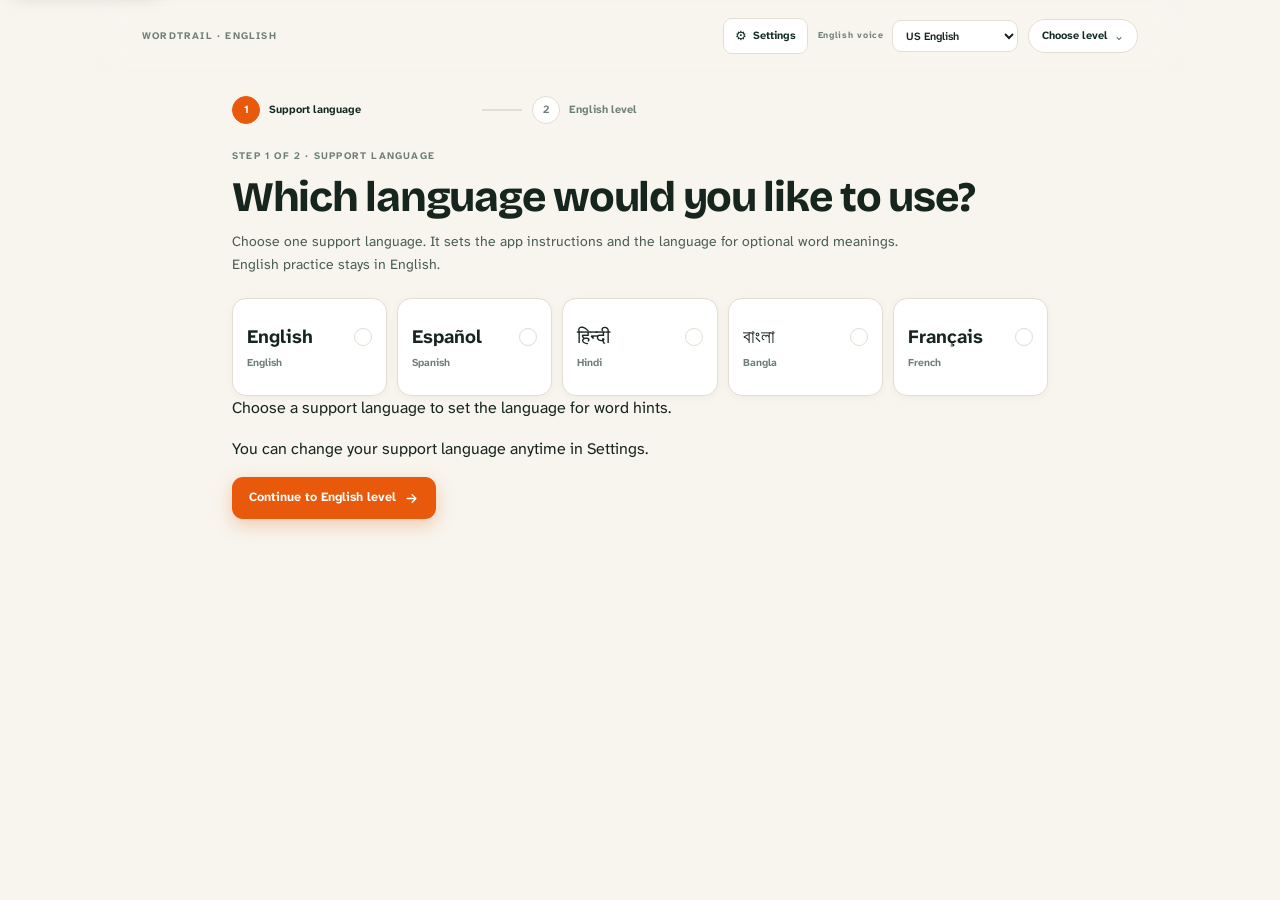
==== commit 1ba4d59d: "Enhance UI design system, bundle offline fonts, and update responsive layouts" ====
--- a/index.html
+++ b/index.html
@@ -8,713 +8,2038 @@
   <meta name="theme-color" content="#173b32" />
   <title>Wordtrail — English vocabulary practice</title>
   <style>
-    :root {
-      color-scheme: light;
-      --ink: #1d2d27;
-      --muted: #77827b;
-      --forest: #173b32;
-      --forest-2: #244b40;
-      --mint: #e6f1e9;
-      --lime: #d9f278;
-      --paper: #f5f6f1;
-      --white: #fff;
-      --line: #e7eae4;
-      --surface-card: #ffffff;
-      --surface-soft: #fafbf8;
-      --surface-raised: #f2f5ef;
-      --surface-subtle: #f4f6f1;
-      --text-primary: #1d2d27;
-      --text-secondary: #5f6f65;
-      --text-muted: #78847c;
-      --text-subtle: #879189;
-      --accent-text: #41664c;
-      --accent-surface: #edf4e9;
-      --success-surface: #edf6eb;
-      --success-text: #3c7750;
-      --error-surface: #fff2ed;
-      --error-text: #ad5c43;
-      --input-surface: #ffffff;
-      --coral: #ee8d70;
-      --blue: #8bc8d5;
-      --gold: #e9bd57;
-      --shadow: 0 16px 44px rgba(30, 53, 43, .07);
-      --radius: 22px;
-      font-family: Inter, ui-sans-serif, system-ui, -apple-system, BlinkMacSystemFont, "Segoe UI", sans-serif;
-      font-synthesis: none;
-      text-rendering: optimizeLegibility;
-    }
-    * { box-sizing: border-box; }
-    body { margin: 0; min-width: 320px; background: var(--paper); color: var(--ink); }
-    button { font: inherit; color: inherit; }
-    button:focus-visible { outline: 3px solid #89b96d; outline-offset: 3px; }
-    .skip-link { position: fixed; top: 10px; left: 10px; z-index: 100; transform: translateY(-160%); padding: 10px 13px; border-radius: 10px; background: var(--lime); color: var(--forest); font-size: 12px; font-weight: 760; text-decoration: none; box-shadow: 0 6px 20px rgba(0,0,0,.15); transition: transform .18s ease; }
-    .skip-link:focus { transform: translateY(0); outline: 3px solid #fff; outline-offset: 2px; }
-    .app-shell { min-height: 100vh; }
-    .sidebar {
-      width: 246px; position: fixed; inset: 0 auto 0 0; z-index: 10;
-      display: flex; flex-direction: column; padding: 27px 18px 18px;
-      background: var(--forest); color: #f5f8f2;
-    }
-    .brand { display: flex; align-items: center; gap: 12px; padding: 0 12px; margin: 0 0 39px; }
-    .brand-mark { width: 38px; height: 38px; border-radius: 13px; display: grid; place-items: center; background: var(--lime); color: var(--forest); }
-    .brand-mark svg { width: 23px; height: 23px; }
-    .brand-name { font-weight: 760; letter-spacing: -.045em; font-size: 20px; }
-    .brand-name span { color: var(--lime); }
-    .nav-caption { color: #a9bdb2; font-size: 10px; font-weight: 760; letter-spacing: .15em; padding: 0 13px; margin: 0 0 10px; text-transform: uppercase; }
-    .nav-list { display: grid; gap: 6px; }
-    .nav-button {
-      border: 0; color: #d2dfd7; width: 100%; border-radius: 13px; padding: 12px 13px;
-      display: flex; align-items: center; gap: 13px; background: transparent; cursor: pointer;
-      text-align: left; font-size: 14px; font-weight: 590; transition: background .18s ease, color .18s ease;
-    }
-    .nav-button:hover { background: rgba(255,255,255,.08); color: #fff; }
-    .nav-button.active { color: var(--forest); background: var(--lime); font-weight: 750; }
-    .nav-icon { display: grid; place-items: center; width: 21px; height: 21px; }
-    .nav-icon svg { width: 19px; height: 19px; stroke: currentColor; fill: none; stroke-width: 1.7; stroke-linecap: round; stroke-linejoin: round; }
-    .sidebar-spacer { flex: 1; }
-    .sidebar-journey { padding: 17px; background: rgba(255,255,255,.08); border: 1px solid rgba(255,255,255,.1); border-radius: 18px; }
-    .journey-top { display: flex; align-items: center; justify-content: space-between; font-size: 11px; color: #c6d4cc; }
-    .journey-flame { color: var(--lime); font-size: 17px; }
-    .journey-count { margin: 12px 0 4px; font-size: 24px; font-weight: 760; letter-spacing: -.05em; color: #fff; }
-    .journey-caption { font-size: 11px; color: #bfcec5; line-height: 1.5; }
-    .sidebar-bottom { font-size: 10px; line-height: 1.5; color: #a3b8ad; padding: 17px 12px 0; }
-    .main-column { margin-left: 246px; min-height: 100vh; }
-    .topbar { height: 76px; padding: 0 46px; display: flex; justify-content: space-between; align-items: center; gap: 14px; }
-    .topbar-label { color: #69766e; font-size: 10px; letter-spacing: .08em; font-weight: 780; }
-    .topbar-tools { display: flex; align-items: center; gap: 10px; }
-    .accent-control { display: flex; align-items: center; gap: 8px; color: #7b877f; font-size: 9px; font-weight: 780; letter-spacing: .1em; }
-    .accent-control select { max-width: 122px; border: 1px solid #dfe5dc; border-radius: 10px; background: #fff; color: #34483e; padding: 8px 9px; font: inherit; font-size: 10px; font-weight: 680; letter-spacing: 0; cursor: pointer; }
-    .level-switch { display: inline-flex; align-items: center; gap: 7px; border: 1px solid #dfe5dc; border-radius: 999px; padding: 8px 11px; background: #fff; color: #355544; font-size: 10px; font-weight: 730; cursor: pointer; }
-    .level-switch:hover { background: #edf4e9; border-color: #c8d9c9; }
-    .level-switch span:last-child { color: #87958b; font-size: 12px; }
-    main { max-width: 1440px; margin: 0 auto; padding: 18px 46px 70px; }
-    .page { max-width: 1160px; margin: 0 auto; animation: enter .23s ease both; }
-    @keyframes enter { from { opacity: .45; transform: translateY(5px); } to { opacity: 1; transform: translateY(0); } }
-    .eyebrow { color: #718078; text-transform: uppercase; letter-spacing: .14em; font-weight: 780; font-size: 10px; }
-    .welcome-row { display: flex; align-items: flex-end; justify-content: space-between; gap: 24px; margin: 2px 0 28px; }
-    h1, h2, h3, p { margin-top: 0; }
-    .welcome-row h1 { margin: 10px 0 9px; font-size: clamp(34px, 4vw, 48px); line-height: 1.05; letter-spacing: -.06em; font-weight: 760; }
-    .welcome-row h1 span { color: #668277; }
-    .welcome-row p { color: #6f7b73; line-height: 1.6; margin: 0; font-size: 14px; max-width: 520px; }
-    .day-pill { display: inline-flex; align-items: center; gap: 8px; white-space: nowrap; padding: 10px 13px; border: 1px solid var(--line); background: rgba(255,255,255,.72); border-radius: 999px; color: #58675e; font-size: 11px; font-weight: 650; }
-    .day-pill .dot { width: 7px; height: 7px; border-radius: 50%; background: #87b76b; }
-    .hero-card { position: relative; overflow: hidden; min-height: 252px; border-radius: 26px; padding: 31px 35px; display: flex; justify-content: space-between; align-items: center; gap: 30px; background: var(--forest); color: white; box-shadow: 0 20px 48px rgba(23,59,50,.14); }
-    .hero-copy { position: relative; z-index: 1; max-width: 570px; }
-    .hero-tag { display: inline-flex; border-radius: 999px; padding: 7px 10px; align-items: center; gap: 7px; color: #e5f6a8; background: rgba(217,242,120,.13); font-weight: 780; font-size: 9px; letter-spacing: .11em; }
-    .hero-tag .spark { font-size: 13px; }
-    .hero-card h2 { font-size: clamp(24px, 2.7vw, 34px); line-height: 1.13; letter-spacing: -.055em; margin: 16px 0 10px; max-width: 470px; }
-    .hero-card p { font-size: 13px; color: #c6d8ce; line-height: 1.65; margin: 0 0 20px; max-width: 470px; }
-    .btn { border: 0; display: inline-flex; align-items: center; justify-content: center; gap: 10px; cursor: pointer; border-radius: 12px; padding: 12px 16px; font-size: 12px; font-weight: 760; transition: transform .16s ease, box-shadow .16s ease, background .16s ease; }
-    .btn:hover { transform: translateY(-1px); }
-    .btn-primary { color: var(--forest); background: var(--lime); box-shadow: 0 7px 17px rgba(0,0,0,.08); }
-    .btn-primary:hover { background: #e2f99a; }
-    .btn-light { color: var(--forest); background: #fff; }
-    .btn-quiet { background: #f0f3ee; color: #334a40; }
-    .btn-outline { background: transparent; color: #53635a; border: 1px solid #dfe5dd; }
-    .btn-small { padding: 9px 12px; font-size: 11px; border-radius: 10px; }
-    .btn svg { width: 16px; height: 16px; stroke: currentColor; fill: none; stroke-width: 2; stroke-linecap: round; stroke-linejoin: round; }
-    .hero-art { flex: 0 0 252px; height: 188px; position: relative; display: grid; place-items: center; }
-    .hero-orbit { width: 172px; height: 172px; border: 1px solid rgba(236,246,224,.24); border-radius: 50%; position: relative; display: grid; place-items: center; transform: rotate(-12deg); }
-    .hero-orbit::before, .hero-orbit::after { content: ""; position: absolute; border: 1px solid rgba(236,246,224,.19); border-radius: 50%; inset: 19px; }
-    .hero-orbit::after { inset: 42px; background: rgba(217,242,120,.08); }
-    .orbit-core { width: 67px; height: 67px; border-radius: 22px; background: var(--lime); color: var(--forest); z-index: 1; display: grid; place-items: center; transform: rotate(12deg); box-shadow: 0 8px 30px rgba(0,0,0,.17); }
-    .orbit-core svg { width: 34px; height: 34px; stroke: currentColor; fill: none; stroke-width: 1.6; stroke-linecap: round; stroke-linejoin: round; }
-    .orbit-word { position: absolute; z-index: 2; background: #fff; color: var(--forest); border-radius: 9px; padding: 8px 10px; font-size: 10px; font-weight: 760; box-shadow: 0 8px 20px rgba(0,0,0,.1); transform: rotate(12deg); }
-    .orbit-word.one { left: -6px; top: 41px; }
-    .orbit-word.two { right: -19px; top: 72px; transform: rotate(3deg); }
-    .orbit-word.three { left: 37px; bottom: -3px; transform: rotate(-5deg); background: #f8c6ae; }
-    .stats-grid { display: grid; grid-template-columns: repeat(3, 1fr); gap: 14px; margin: 17px 0 39px; }
-    .stat-card { padding: 17px 19px; background: rgba(255,255,255,.8); border: 1px solid var(--line); border-radius: 17px; display: flex; align-items: center; justify-content: space-between; gap: 12px; }
-    .stat-title { font-size: 11px; color: #768279; font-weight: 620; }
-    .stat-value { font-size: 22px; letter-spacing: -.045em; font-weight: 760; margin-top: 5px; }
-    .stat-icon { width: 39px; height: 39px; display: grid; place-items: center; border-radius: 13px; background: #ecf2e4; font-size: 18px; }
-    .section-heading { display: flex; align-items: flex-end; justify-content: space-between; gap: 20px; margin: 0 0 17px; }
-    .section-heading h2 { margin: 0 0 5px; font-size: 19px; letter-spacing: -.04em; }
-    .section-heading p { color: #778279; margin: 0; font-size: 12px; line-height: 1.5; }
-    .text-button { border: 0; background: none; color: #3e6e5b; font-size: 11px; font-weight: 760; cursor: pointer; padding: 8px 0; }
-    .text-button:hover { color: #1b4335; text-decoration: underline; }
-    .world-grid { display: grid; grid-template-columns: repeat(4, minmax(0, 1fr)); gap: 13px; }
-    .world-card { background: white; border: 1px solid var(--line); border-radius: 19px; padding: 17px; min-width: 0; transition: transform .17s ease, box-shadow .17s ease; }
-    .world-card:hover { transform: translateY(-3px); box-shadow: var(--shadow); }
-    .world-icon { width: 43px; height: 43px; border-radius: 14px; display: grid; place-items: center; font-size: 22px; margin-bottom: 13px; }
-    .world-card h3 { font-size: 14px; margin: 0 0 6px; letter-spacing: -.025em; }
-    .world-card p { font-size: 11px; line-height: 1.55; color: #79847c; margin: 0; min-height: 36px; }
-    .world-progress-row { display: flex; justify-content: space-between; align-items: center; margin: 14px 0 8px; font-size: 9px; color: #859087; }
-    .mini-track, .progress-track { background: #edf0ea; overflow: hidden; border-radius: 999px; height: 5px; }
-    .mini-track span, .progress-track span { display: block; height: 100%; border-radius: inherit; background: #7ea98a; transition: width .25s ease; }
-    .world-action { width: 100%; border: 0; padding: 11px 0 0; margin-top: 10px; border-top: 1px solid #eff1ed; display: flex; justify-content: space-between; align-items: center; cursor: pointer; background: transparent; color: #365b4a; font-size: 10px; font-weight: 760; }
-    .world-action span:last-child { font-size: 16px; transition: transform .16s ease; }
-    .world-action:hover span:last-child { transform: translateX(3px); }
-    .lower-grid { display: grid; grid-template-columns: 1.2fr .8fr; gap: 14px; margin-top: 32px; }
-    .week-card { display: flex; align-items: center; justify-content: space-between; gap: 24px; background: #fff; border: 1px solid var(--line); border-radius: 19px; padding: 18px 21px; margin: -20px 0 32px; }
-    .week-copy { max-width: 340px; }
-    .week-copy h3 { font-size: 14px; letter-spacing: -.025em; margin: 6px 0 4px; }
-    .week-copy p { color: #7a867e; font-size: 10px; line-height: 1.5; margin: 0; }
-    .week-days { display: flex; align-items: center; gap: 9px; }
-    .week-day { display: grid; justify-items: center; gap: 5px; color: #8b958e; font-size: 8px; font-weight: 700; min-width: 31px; }
-    .week-day b { width: 27px; height: 27px; display: grid; place-items: center; border: 1px solid #e7ebe4; border-radius: 50%; color: #869189; background: #fafbf8; font-size: 9px; font-weight: 700; }
-    .week-day.active b { border-color: #bdd1a1; background: var(--lime); color: #36523b; animation: soft-pop .35s ease both; }
-    .week-day.future { opacity: .5; }
-    .game-grid { display: grid; grid-template-columns: repeat(2, minmax(0,1fr)); gap: 14px; }
-    .learning-grid { grid-template-columns: repeat(3, minmax(0,1fr)); }
-    .game-card { min-width: 0; display: flex; flex-direction: column; background: #fff; border: 1px solid var(--line); border-radius: 19px; padding: 17px; transition: transform .18s ease, box-shadow .18s ease, border-color .18s ease; animation: card-rise .35s ease both; }
-    .game-card:nth-child(2) { animation-delay: .035s; }
-    .game-card:nth-child(3) { animation-delay: .07s; }
-    .game-card:nth-child(4) { animation-delay: .105s; }
-    .game-card:hover { transform: translateY(-3px); box-shadow: var(--shadow); border-color: #d4dfd4; }
-    .game-card-top { display: flex; align-items: center; justify-content: space-between; gap: 7px; margin-bottom: 13px; }
-    .game-icon { width: 40px; height: 40px; border-radius: 13px; display: grid; place-items: center; font-size: 20px; background: var(--game-tint); }
-    .game-label { color: #75827a; font-size: 8px; line-height: 1.2; letter-spacing: .1em; font-weight: 800; text-align: right; }
-    .game-card h3 { font-size: 14px; letter-spacing: -.03em; margin: 0 0 7px; }
-    .game-card p { color: #77837b; font-size: 10px; line-height: 1.55; margin: 0; flex: 1; }
-    .game-meta { display: flex; justify-content: space-between; gap: 7px; color: #89938c; font-size: 8px; margin: 14px 0 11px; }
-    .game-play-button { border: 0; border-top: 1px solid #edf0ea; padding: 11px 0 0; background: transparent; color: #3c6851; font-size: 10px; font-weight: 760; display: flex; align-items: center; justify-content: space-between; cursor: pointer; text-align: left; }
-    .game-play-button:hover { color: #1e4937; }
-    .game-play-button span { font-size: 16px; transition: transform .18s ease; }
-    .game-play-button:hover span { transform: translateX(3px); }
-    .home-game-grid { grid-template-columns: repeat(3, minmax(0,1fr)); }
-    .home-games { margin-top: 31px; }
-    .home-worlds { margin-top: 33px; }
-    .gentle-note { color: #b8cbbb; font-size: 9px; margin-top: 12px; }
-    .gentle-footer { color: #849087; text-align: center; font-size: 10px; line-height: 1.6; margin: 19px 0 0; }
-    .sampler-card { display: grid; grid-template-columns: minmax(0,1fr) auto; align-items: center; gap: 15px 24px; background: var(--forest); color: white; border-radius: 23px; padding: 23px 25px; margin: -6px 0 18px; overflow: hidden; }
-    .sampler-card .eyebrow { color: #bdd2c4; }
-    .sampler-card h2 { font-size: 21px; letter-spacing: -.045em; margin: 7px 0 5px; }
-    .sampler-card p { color: #cfddd4; font-size: 11px; line-height: 1.55; margin: 0 0 12px; max-width: 490px; }
-    .sampler-steps { display: flex; align-items: center; gap: 8px; background: rgba(255,255,255,.08); border: 1px solid rgba(255,255,255,.12); border-radius: 16px; padding: 13px; font-size: 20px; }
-    .sampler-steps b { font-size: 11px; color: #b9cbbf; }
-    .sampler-played { grid-column: 1 / -1; padding-top: 10px; border-top: 1px solid rgba(255,255,255,.14); color: #c6d6cc; font-size: 9px; }
-    .mini-mode-pill { display: inline-flex; align-items: center; gap: 8px; background: var(--game-tint); border-radius: 999px; padding: 8px 11px; color: #405449; font-size: 9px; font-weight: 770; width: fit-content; }
-    .mini-mode-pill > span:first-child { font-size: 15px; }
-    .mini-band { border-left: 1px solid rgba(47,73,56,.18); margin-left: 3px; padding-left: 8px; text-transform: uppercase; font-size: 8px; letter-spacing: .05em; }
-    .mini-game-layout { display: grid; grid-template-columns: minmax(0,1fr) 258px; gap: 18px; align-items: start; }
-    .mini-question-card { min-width: 0; }
-    .tier-badge { margin-left: auto; background: #e6f1e1; color: #4f7251; border-radius: 999px; padding: 5px 7px; font-size: 8px; font-weight: 760; white-space: nowrap; }
-    .tier-badge.stretch { background: #f5ead9; color: #8a6940; }
-    .opposite-chip { color: #7b5e70; background: #faf1f5; border-color: rgba(136,96,118,.14); }
-    @keyframes card-rise { from { opacity: 0; transform: translateY(7px); } to { opacity: 1; transform: translateY(0); } }
-    @keyframes soft-pop { 0% { transform: scale(.88); } 65% { transform: scale(1.06); } 100% { transform: scale(1); } }
-    .feature-card { min-height: 153px; background: #e9f0e6; border-radius: 20px; padding: 21px; display: flex; align-items: center; justify-content: space-between; gap: 14px; overflow: hidden; }
-    .feature-card.tone-feature { background: #fae8df; }
-    .feature-card h3 { margin: 8px 0 6px; font-size: 17px; letter-spacing: -.04em; }
-    .feature-card p { color: #64756b; font-size: 11px; line-height: 1.5; margin: 0 0 13px; max-width: 340px; }
-    .feature-symbol { flex: 0 0 64px; height: 64px; border-radius: 20px; display: grid; place-items: center; background: rgba(255,255,255,.55); font-size: 29px; transform: rotate(5deg); }
-    .tone-feature .feature-symbol { background: rgba(255,255,255,.55); }
-    .page-header { margin: 4px 0 27px; }
-    .page-header h1 { margin: 8px 0 8px; font-size: clamp(30px,3vw,40px); line-height: 1.08; letter-spacing: -.055em; }
-    .page-header p { margin: 0; max-width: 620px; line-height: 1.65; color: #758078; font-size: 13px; }
-    .explore-grid { display: grid; grid-template-columns: repeat(2, 1fr); gap: 15px; }
-    .explore-card { background: #fff; border: 1px solid var(--line); border-radius: 22px; overflow: hidden; }
-    .explore-card-top { padding: 20px 21px 17px; display: flex; gap: 15px; align-items: flex-start; }
-    .explore-card .world-icon { flex: 0 0 48px; margin: 0; }
-    .explore-card h2 { font-size: 17px; margin: 1px 0 6px; letter-spacing: -.035em; }
-    .explore-card p { color: #7b867e; font-size: 11px; line-height: 1.55; margin: 0; }
-    .explore-card-bottom { padding: 14px 21px 18px; border-top: 1px solid #eef0eb; display: flex; justify-content: space-between; align-items: center; gap: 16px; }
-    .scene-count { font-size: 10px; color: #7b867e; }
-    .scene-count strong { color: #34483e; }
-    .nuance-layout { display: grid; grid-template-columns: 240px 1fr; gap: 18px; align-items: start; }
-    .family-panel { background: #fff; border: 1px solid var(--line); border-radius: 20px; padding: 16px; }
-    .family-panel .eyebrow { padding: 4px 7px 10px; display: block; }
-    .family-button { width: 100%; border: 0; background: transparent; text-align: left; cursor: pointer; border-radius: 12px; padding: 11px 10px; display: flex; align-items: center; justify-content: space-between; font-size: 12px; font-weight: 680; color: #58665e; }
-    .family-button:hover { background: #f4f6f1; }
-    .family-button.active { background: #edf4e9; color: #294a3a; }
-    .family-button span:last-child { color: #8d9b91; font-size: 17px; }
-    .nuance-content { min-width: 0; }
-    .nuance-feature { background: var(--forest); color: white; border-radius: 21px; padding: 22px 23px; margin-bottom: 14px; }
-    .nuance-feature .eyebrow { color: #bbd1c4; }
-    .nuance-feature h2 { font-size: 24px; margin: 8px 0 7px; letter-spacing: -.05em; }
-    .nuance-feature p { margin: 0; color: #d0dfd6; font-size: 12px; line-height: 1.6; max-width: 730px; }
-    .nuance-note { margin-top: 13px; background: rgba(217,242,120,.12); border: 1px solid rgba(217,242,120,.18); color: #e5f0d4; padding: 10px 12px; border-radius: 12px; font-size: 10px; line-height: 1.5; }
-    .nuance-cards { display: grid; grid-template-columns: repeat(2, minmax(0,1fr)); gap: 12px; }
-    .nuance-word-card { background: #fff; border: 1px solid var(--line); border-radius: 17px; padding: 16px; cursor: pointer; transition: border-color .17s ease, transform .17s ease, box-shadow .17s ease; }
-    .nuance-word-card:hover { border-color: #b8cbbd; transform: translateY(-2px); }
-    .nuance-word-card.selected { border-color: #779c83; box-shadow: 0 0 0 2px #e5eee5; }
-    .nuance-word-top { display: flex; justify-content: space-between; gap: 10px; align-items: center; }
-    .nuance-word-top h3 { margin: 0; font-size: 16px; letter-spacing: -.035em; }
-    .word-tag { font-size: 9px; color: #54745e; background: #edf4e9; border-radius: 999px; padding: 6px 8px; white-space: nowrap; font-weight: 720; }
-    .mastery-tag { font-size: 9px; color: #426f4a; background: #e6f2e4; border: 1px solid #cfe2ca; border-radius: 999px; padding: 6px 8px; white-space: nowrap; font-weight: 740; }
-    .nuance-word-card p { font-size: 11px; line-height: 1.55; color: #768178; margin: 9px 0 0; }
-    .word-example { color: #3f5146 !important; background: #f5f7f2; border-radius: 10px; padding: 9px 10px; margin-top: 12px !important; }
-    .tone-cta { background: #fae8df; border-radius: 18px; margin-top: 17px; padding: 18px 20px; display: flex; align-items: center; justify-content: space-between; gap: 15px; }
-    .tone-cta h3 { margin: 0 0 4px; font-size: 14px; }
-    .tone-cta p { margin: 0; color: #7e716a; font-size: 10px; line-height: 1.5; }
-    .backup-panel { display: grid; grid-template-columns: minmax(0,1fr) auto; gap: 12px 18px; align-items: center; margin: 0 0 18px; padding: 15px 17px; border: 1px solid #e2e9df; border-radius: 16px; background: #f6f8f3; }
-    .backup-copy strong { display: block; color: #344b3d; font-size: 12px; }
-    .backup-copy p { margin: 5px 0 0; color: #77837b; font-size: 10px; line-height: 1.55; }
-    .backup-actions { display: flex; gap: 8px; flex-wrap: wrap; justify-content: flex-end; }
-    .backup-preview { grid-column: 1 / -1; padding: 12px 13px; border: 1px solid #d8e4cf; border-radius: 12px; background: #fff; }
-    .backup-preview strong { color: #36533f; font-size: 11px; }
-    .backup-preview p { margin: 4px 0 10px; color: #718077; font-size: 10px; line-height: 1.5; }
-    .backup-preview-actions { display: flex; gap: 8px; flex-wrap: wrap; }
-    .wordbook-toolbar { display: flex; gap: 9px; align-items: center; margin: -5px 0 17px; flex-wrap: wrap; }
-    .word-search-label { display: block; margin: 0 0 6px; color: #576b5d; font-size: 10px; font-weight: 720; }
-    .word-search-row { display: flex; align-items: center; gap: 12px; margin-bottom: 15px; }
-    #word-search { width: min(100%, 460px); border: 1px solid #dfe5dc; border-radius: 11px; padding: 11px 13px; background: #fff; color: #2c4236; font: inherit; font-size: 11px; }
-    #word-search::placeholder { color: #9aa59d; }
-    #word-search:focus { outline: 3px solid #dcebd3; border-color: #8cac91; }
-    .search-empty { margin-top: 9px; }
-    .filter-chip { border: 1px solid #e0e5de; background: rgba(255,255,255,.75); color: #68756d; border-radius: 999px; padding: 9px 13px; font-size: 10px; font-weight: 700; cursor: pointer; }
-    .filter-chip.active { border-color: #c7dcc6; background: #e9f1e6; color: #2f5a40; }
-    .word-list { display: grid; grid-template-columns: repeat(2,minmax(0,1fr)); gap: 12px; }
-    .saved-word-card { padding: 17px; border-radius: 18px; background: #fff; border: 1px solid var(--line); }
-    .saved-word-heading { display: flex; align-items: flex-start; justify-content: space-between; gap: 12px; }
-    .saved-word-heading h3 { font-size: 17px; letter-spacing: -.035em; margin: 0 0 5px; }
-    .saved-word-heading .word-context { color: #879189; font-size: 10px; }
-    .saved-word-card > p { color: #606e65; font-size: 11px; line-height: 1.55; margin: 13px 0 8px; }
-    .saved-word-card blockquote { background: #f5f7f2; color: #45564b; margin: 0; padding: 10px 12px; border-radius: 10px; font-size: 10px; line-height: 1.55; }
-    .saved-word-actions { display: flex; justify-content: space-between; align-items: center; margin-top: 13px; gap: 8px; }
-    .review-flag { font-size: 9px; font-weight: 700; color: #9a6d37; background: #faf0da; border-radius: 999px; padding: 6px 8px; }
-    .empty-state { border: 1px dashed #cbd4ca; background: rgba(255,255,255,.65); border-radius: 19px; padding: 34px 22px; text-align: center; }
-    .empty-state .empty-icon { font-size: 29px; margin-bottom: 7px; }
-    .empty-state h3 { margin: 0 0 7px; font-size: 17px; }
-    .empty-state p { margin: 0 auto 15px; color: #758078; font-size: 11px; line-height: 1.6; max-width: 380px; }
-    .challenge-top { display: flex; justify-content: space-between; align-items: center; gap: 15px; margin-bottom: 13px; }
-    .back-button { border: 0; background: transparent; padding: 7px 0; cursor: pointer; display: inline-flex; gap: 7px; align-items: center; color: #63736a; font-size: 11px; font-weight: 720; }
-    .back-button:hover { color: var(--forest); }
-    .step-count { color: #78847c; font-size: 10px; font-weight: 700; }
-    .challenge-progress { margin-bottom: 24px; height: 6px; }
-    .challenge-progress span { background: var(--forest); }
-    .challenge-grid { display: grid; grid-template-columns: minmax(0,1fr) 258px; gap: 18px; align-items: start; }
-    .question-card { background: #fff; border: 1px solid var(--line); border-radius: 23px; padding: 26px; box-shadow: 0 10px 28px rgba(31,55,43,.035); }
-    .scene-chip { display: inline-flex; gap: 9px; align-items: center; background: #f2f5ef; border-radius: 12px; padding: 8px 10px; color: #67776d; font-size: 10px; font-weight: 680; }
-    .scene-chip .scene-emoji { font-size: 17px; }
-    .scene-name { color: #344b3d; font-weight: 760; margin-left: 2px; }
-    .question-label { color: #849087; text-transform: uppercase; font-size: 9px; letter-spacing: .12em; font-weight: 790; margin: 22px 0 8px; }
-    .question-card h1 { font-size: clamp(21px, 2.5vw, 29px); letter-spacing: -.045em; line-height: 1.25; margin: 0 0 13px; max-width: 700px; }
-    .question-instruction { font-size: 12px; line-height: 1.6; color: #79847d; margin: 0 0 19px; }
-    .sentence-box { background: #fafbf8; border: 1px solid #edf0ea; padding: 16px 17px; border-radius: 14px; font-size: 15px; line-height: 1.75; color: #31443a; font-weight: 560; }
-    .blank-slot { display: inline-block; min-width: 100px; text-align: center; color: #477151; font-weight: 770; border-bottom: 2px dashed #9ab894; padding: 0 4px 1px; }
-    .hint-line { color: #8a938d; font-size: 10px; line-height: 1.5; margin: 9px 0 20px; }
-    .recall-form { display: grid; gap: 9px; margin-top: 13px; }
-    .recall-label { color: #69776e; font-size: 11px; font-weight: 720; }
-    .recall-row { display: flex; gap: 9px; }
-    .recall-input { flex: 1; min-width: 0; border: 1px solid #dce4d8; border-radius: 11px; background: #fff; padding: 12px 13px; color: #31443a; font: inherit; font-size: 13px; outline: none; }
-    .recall-input:focus { border-color: #81a18a; box-shadow: 0 0 0 3px rgba(129,161,138,.15); }
-    .recall-input:disabled { background: #f6f8f4; color: #6e7b72; }
-    .recall-hint-button { justify-self: start; border: 0; background: transparent; padding: 3px 0; color: #54745e; font: inherit; font-size: 10px; font-weight: 730; cursor: pointer; }
-    .recall-hint-button:hover { color: #294a3a; text-decoration: underline; }
-    .recall-hint { margin: 0; padding: 10px 12px; border-radius: 10px; background: #f3f6ee; color: #667568; font-size: 11px; line-height: 1.5; }
-    .option-list { display: grid; grid-template-columns: repeat(2,minmax(0,1fr)); gap: 9px; }
-    .option-button { min-height: 52px; padding: 10px 12px; border: 1px solid #e6eae3; background: white; cursor: pointer; border-radius: 12px; display: flex; align-items: center; gap: 11px; text-align: left; transition: background .15s ease, border-color .15s ease, transform .15s ease; }
-    .option-button:hover:not(:disabled) { border-color: #b8cbbd; background: #f9fbf7; transform: translateY(-1px); }
-    .option-button:disabled { cursor: default; }
-    .option-letter { width: 26px; height: 26px; border-radius: 8px; flex: 0 0 26px; display: grid; place-items: center; background: #f0f3ed; color: #728078; font-size: 10px; font-weight: 760; }
-    .option-word { font-size: 12px; font-weight: 690; }
-    .option-button.correct { border-color: #8eb692; background: #edf6eb; }
-    .option-button.correct .option-letter { color: white; background: #5a956b; }
-    .option-button.incorrect { border-color: #e4aa93; background: #fff2ed; }
-    .option-button.incorrect .option-letter { color: white; background: #cb765a; }
-    .option-button.dimmed { opacity: .58; }
-    .feedback-card { margin-top: 17px; border-radius: 15px; padding: 16px; border: 1px solid #dce9d9; background: #f2f8ef; animation: enter .18s ease both; }
-    .feedback-card.incorrect-feedback { background: #fff7f2; border-color: #f2dfd5; }
-    .feedback-heading { display: flex; align-items: center; gap: 9px; margin: 0 0 7px; font-size: 13px; font-weight: 790; }
-    .feedback-check { width: 23px; height: 23px; display: grid; place-items: center; background: #d9ecd6; color: #3c7750; border-radius: 50%; font-size: 12px; }
-    .incorrect-feedback .feedback-check { background: #f7dfd4; color: #ad5c43; }
-    .feedback-card p { color: #607068; font-size: 11px; line-height: 1.62; margin: 0 0 10px; }
-    .feedback-extra { border-top: 1px solid rgba(77,107,81,.12); padding-top: 10px; margin-top: 10px !important; }
-    .related-row { display: flex; align-items: center; flex-wrap: wrap; gap: 6px; color: #617269; font-size: 10px; margin-top: 11px; }
-    .related-row strong { color: #40574a; margin-right: 2px; }
-    .related-chip { display: inline-flex; background: rgba(255,255,255,.75); border: 1px solid rgba(89,127,94,.15); border-radius: 999px; padding: 5px 8px; color: #52725a; font-size: 9px; font-weight: 720; }
-    .feedback-actions { display: flex; flex-wrap: wrap; justify-content: space-between; align-items: center; gap: 10px; margin-top: 13px; }
-    .save-word-button { border: 0; padding: 8px 0; background: transparent; color: #527557; cursor: pointer; font-size: 10px; font-weight: 750; }
-    .challenge-aside { display: grid; gap: 12px; }
-    .aside-card { padding: 17px; border-radius: 18px; background: #fff; border: 1px solid var(--line); }
-    .aside-card h3 { margin: 0 0 8px; font-size: 12px; }
-    .aside-card p { color: #768179; font-size: 10px; line-height: 1.6; margin: 0; }
-    .aside-tip-icon { margin-bottom: 10px; width: 31px; height: 31px; background: #eef4e9; color: #4d7856; border-radius: 10px; display: grid; place-items: center; }
-    .aside-tip-icon svg { width: 17px; height: 17px; stroke: currentColor; fill: none; stroke-width: 1.8; stroke-linecap: round; stroke-linejoin: round; }
-    .aside-progress-number { font-size: 24px; font-weight: 770; letter-spacing: -.05em; margin: 4px 0; }
-    .aside-progress-label { color: #77847a; font-size: 9px; margin-bottom: 11px; }
-    .summary-card { background: var(--forest); border-radius: 25px; padding: 30px; color: white; display: grid; grid-template-columns: 1fr auto; align-items: center; gap: 25px; margin: 12px 0 20px; }
-    .summary-card .eyebrow { color: #bbd3c5; }
-    .summary-card h1 { font-size: clamp(28px,4vw,42px); line-height: 1.08; letter-spacing: -.055em; margin: 9px 0 8px; }
-    .summary-card p { color: #ccddd2; font-size: 12px; line-height: 1.55; margin: 0; }
-    .score-ring { width: 116px; height: 116px; border-radius: 50%; border: 8px solid rgba(255,255,255,.13); display: grid; place-items: center; text-align: center; position: relative; }
-    .score-ring::before { content: ""; position: absolute; inset: -8px; border-radius: 50%; border: 8px solid var(--lime); clip-path: polygon(50% 0,100% 0,100% 100%,50% 100%); transform: rotate(calc(var(--score) * 3.6deg)); }
-    .score-number { font-size: 25px; line-height: 1; font-weight: 790; letter-spacing: -.05em; }
-    .score-caption { color: #bed3c6; font-size: 8px; text-transform: uppercase; letter-spacing: .1em; margin-top: 5px; }
-    .summary-actions { display: flex; gap: 9px; flex-wrap: wrap; margin: 0 0 25px; }
-    .review-results { display: grid; gap: 9px; }
-    .result-row { background: white; border: 1px solid var(--line); border-radius: 13px; padding: 12px 14px; display: flex; align-items: center; justify-content: space-between; gap: 15px; }
-    .result-row-main strong { font-size: 12px; }
-    .result-row-main p { margin: 4px 0 0; font-size: 10px; line-height: 1.5; color: #7a867e; }
-    .result-status { font-size: 10px; font-weight: 750; white-space: nowrap; }
-    .result-status.good { color: #4d8659; }
-    .result-status.retry { color: #b66e54; }
-    .tone-page-card { background: #fff; border: 1px solid var(--line); border-radius: 23px; padding: 27px; max-width: 820px; }
-    .tone-context { display: flex; align-items: flex-start; gap: 12px; padding: 15px; background: #f4f6f1; border-radius: 14px; margin: 17px 0; }
-    .tone-context .context-emoji { font-size: 21px; }
-    .tone-context p { margin: 0; font-size: 12px; line-height: 1.6; color: #5f6f65; }
-    .tone-goal { font-size: 10px; color: #6c7a71; font-weight: 740; text-transform: uppercase; letter-spacing: .08em; margin: 0 0 8px; }
-    .tone-instruction { font-size: 22px; line-height: 1.35; letter-spacing: -.04em; margin: 0 0 17px; font-weight: 700; }
-    .tone-options { display: grid; gap: 9px; }
-    .tone-option { width: 100%; border: 1px solid #e6eae3; background: white; border-radius: 13px; padding: 13px 15px; text-align: left; cursor: pointer; font-size: 12px; line-height: 1.55; transition: .15s ease; }
-    .tone-option:hover:not(:disabled) { border-color: #bfd1c0; background: #fbfcf9; }
-    .tone-option.correct { background: #edf6eb; border-color: #92ba96; }
-    .tone-option.incorrect { background: #fff2ed; border-color: #e4aa93; }
-    .tone-option:disabled { cursor: default; }
-    .mobile-nav { display: none; }
-    .toast { position: fixed; z-index: 30; bottom: 24px; left: 50%; transform: translate(-50%, 14px); background: #243f34; color: white; padding: 11px 16px; border-radius: 12px; font-size: 11px; font-weight: 680; box-shadow: 0 10px 30px rgba(0,0,0,.15); opacity: 0; pointer-events: none; transition: opacity .2s ease, transform .2s ease; }
-    .toast.visible { opacity: 1; transform: translate(-50%,0); }
-    .sr-only { position: absolute; width: 1px; height: 1px; padding: 0; margin: -1px; overflow: hidden; clip: rect(0,0,0,0); white-space: nowrap; border: 0; }
-    body.onboarding-mode .sidebar, body.onboarding-mode .mobile-nav { display: none !important; }
-    body.onboarding-mode .main-column { margin-left: 0; }
-    body.onboarding-mode .topbar { max-width: 1120px; margin: 0 auto; }
-    body.onboarding-mode main { max-width: 1010px; padding-top: 32px; }
-    .onboarding-page { max-width: 850px; padding-bottom: 35px; }
-    .onboarding-page h1 { max-width: 680px; margin: 10px 0 9px; font-size: clamp(32px, 4vw, 43px); line-height: 1.08; letter-spacing: -.055em; }
-    .onboarding-intro { max-width: 680px; color: #6f7b73; font-size: 14px; line-height: 1.65; margin-bottom: 22px; }
-    .level-grid { display: grid; grid-template-columns: repeat(2, minmax(0,1fr)); gap: 13px; }
-    .level-option { min-height: 230px; border: 1px solid #e1e7de; border-radius: 18px; padding: 18px; background: #fff; text-align: left; display: flex; flex-direction: column; align-items: flex-start; cursor: pointer; transition: border-color .16s ease, box-shadow .16s ease, transform .16s ease; }
-    .level-option:hover { border-color: #9db79f; box-shadow: 0 10px 26px rgba(32,65,48,.08); transform: translateY(-2px); }
-    .level-option-top { width: 100%; display: flex; justify-content: space-between; align-items: center; margin-bottom: 14px; }
-    .level-name { color: #466b50; background: #edf4e9; border-radius: 999px; padding: 6px 9px; font-size: 9px; font-weight: 780; letter-spacing: .04em; text-transform: uppercase; }
-    .level-step { color: #72887a; font-size: 18px; }
-    .level-option > strong { font-size: 17px; letter-spacing: -.025em; margin-bottom: 6px; }
-    .level-description { color: #718078; font-size: 11px; line-height: 1.55; }
-    .level-first { display: block; width: 100%; margin: 14px 0 13px; padding: 10px 11px; border-radius: 10px; background: #f5f7f2; color: #67756b; font-size: 10px; line-height: 1.55; }
-    .level-first b { color: #314a3c; }
-    .level-cta { display: flex; align-items: center; gap: 7px; margin-top: auto; color: #325d42; font-size: 11px; font-weight: 780; }
-    .level-cta svg { width: 15px; height: 15px; stroke: currentColor; fill: none; stroke-width: 2; stroke-linecap: round; stroke-linejoin: round; }
-    .level-footnote { margin: 16px 0 0; color: #819087; font-size: 10px; line-height: 1.55; }
-    .onboarding-back { border: 0; padding: 0; background: transparent; color: #49735a; font-size: 10px; font-weight: 720; cursor: pointer; margin-top: 12px; }
-    body.onboarding-mode .quick-settings,
-    body.onboarding-mode .accent-control,
-    body.onboarding-mode .level-switch { display: none !important; }
-    .settings-panel label .settings-help { grid-column: 1 / -1; color: #7d8981; font-size: 9px; line-height: 1.4; font-weight: 500; }
-    .onboarding-progress { max-width: 580px; display: grid; grid-template-columns: minmax(0,1fr) 46px minmax(0,1fr); align-items: center; gap: 10px; margin: 0 0 25px; }
-    .onboarding-step { min-width: 0; display: flex; align-items: center; gap: 9px; color: var(--text-muted); font-size: 11px; line-height: 1.3; }
-    .onboarding-step strong { font-weight: 690; }
-    .onboarding-step-number { width: 29px; height: 29px; flex: 0 0 29px; display: grid; place-items: center; border: 1px solid var(--line); border-radius: 50%; background: var(--surface-card); color: var(--text-muted); font-size: 11px; font-weight: 800; }
-    .onboarding-step.is-current { color: var(--accent-text); }
-    .onboarding-step.is-current .onboarding-step-number { border-color: #7a9c7d; background: var(--accent-surface); color: var(--accent-text); }
-    .onboarding-step.is-complete { color: var(--text-secondary); }
-    .onboarding-step.is-complete .onboarding-step-number { border-color: #84a989; background: #e8f2e4; color: #426d4a; }
-    .onboarding-step-connector { display: block; height: 1px; background: var(--line); }
-    .onboarding-page { max-width: 850px; padding-bottom: 42px; }
-    .onboarding-page h1 { max-width: 700px; }
-    .onboarding-intro { max-width: 700px; margin-bottom: 21px; color: var(--text-secondary); font-size: 14px; line-height: 1.65; }
-    .language-choice-grid { display: grid; grid-template-columns: repeat(5, minmax(0,1fr)); gap: 10px; }
-    .language-option { min-width: 0; min-height: 96px; display: flex; flex-direction: column; justify-content: center; align-items: flex-start; gap: 5px; padding: 14px; border: 1px solid var(--line); border-radius: 15px; background: var(--surface-card); color: var(--text-primary); cursor: pointer; text-align: left; transition: border-color .16s ease, background .16s ease, box-shadow .16s ease, transform .16s ease; }
-    .language-option:hover { border-color: #9db79f; box-shadow: 0 8px 20px rgba(32,65,48,.08); transform: translateY(-1px); }
-    .language-option.is-selected { border-color: #6f9877; background: #edf4e9; box-shadow: inset 0 0 0 1px #6f9877; }
-    .language-option-heading { width: 100%; display: flex; align-items: center; justify-content: space-between; gap: 6px; }
-    .language-option-native { font-size: 19px; line-height: 1.25; font-weight: 760; }
-    .language-option-check { width: 20px; height: 20px; flex: 0 0 20px; display: grid; place-items: center; border: 1px solid var(--line); border-radius: 50%; color: transparent; font-size: 11px; font-weight: 800; }
-    .language-option.is-selected .language-option-check { border-color: #527c5a; background: #527c5a; color: #fff; }
-    .language-option-name { color: var(--text-secondary); font-size: 10px; font-weight: 650; }
-    .onboarding-gloss { max-width: 700px; display: flex; align-items: flex-start; gap: 12px; margin-top: 16px; padding: 14px 16px; border: 1px solid var(--line); border-radius: 14px; background: var(--surface-soft); color: var(--text-primary); cursor: pointer; }
-    .onboarding-gloss input { width: 18px; height: 18px; flex: 0 0 18px; margin: 2px 0 0; accent-color: #527c5a; cursor: pointer; }
-    .onboarding-gloss span { display: grid; gap: 4px; }
-    .onboarding-gloss strong { font-size: 12px; line-height: 1.4; }
-    .onboarding-gloss small { color: var(--text-secondary); font-size: 10px; line-height: 1.55; font-weight: 500; }
-    .onboarding-language-note { max-width: 700px; margin: 15px 0 0; color: var(--text-muted); font-size: 10px; line-height: 1.55; }
-    .onboarding-action-row { display: flex; align-items: center; justify-content: flex-end; gap: 11px; margin-top: 22px; }
-    .onboarding-next { min-height: 47px; padding: 12px 17px; }
-    .onboarding-next svg { width: 16px; height: 16px; stroke: currentColor; fill: none; stroke-width: 2; stroke-linecap: round; stroke-linejoin: round; }
-    .level-grid { margin-top: 2px; }
-    .level-option { min-height: 154px; padding: 17px; }
-    .level-option.is-selected { border-color: #6f9877; background: #edf4e9; box-shadow: inset 0 0 0 1px #6f9877; }
-    .level-option > strong { color: var(--text-primary); line-height: 1.35; }
-    .level-description { color: var(--text-secondary); }
-    .level-footnote { margin: 14px 0 0; color: var(--text-muted); font-size: 10px; line-height: 1.55; }
-    .onboarding-language-summary { max-width: 700px; display: flex; align-items: center; justify-content: space-between; gap: 14px; margin-top: 17px; padding: 12px 14px; border: 1px solid var(--line); border-radius: 13px; background: var(--surface-soft); }
-    .onboarding-language-summary > div { min-width: 0; display: grid; gap: 4px; }
-    .onboarding-language-summary-label { color: var(--text-muted); font-size: 8px; font-weight: 780; letter-spacing: .1em; text-transform: uppercase; }
-    .onboarding-language-summary strong { color: var(--text-primary); font-size: 12px; overflow-wrap: anywhere; }
-    .onboarding-language-edit, .onboarding-back { border: 0; padding: 7px 4px; background: transparent; color: var(--accent-text); font-size: 10px; font-weight: 740; cursor: pointer; text-align: right; }
-    .onboarding-language-edit:hover, .onboarding-back:hover { text-decoration: underline; }
-    .onboarding-action-row .onboarding-back { margin-right: auto; }
-    @media (max-width: 760px) {
-      .language-choice-grid { grid-template-columns: repeat(3, minmax(0,1fr)); }
-    }
-
-    .hero-secondary { display: inline-block; border: 0; margin-left: 12px; padding: 8px 0; background: transparent; color: #e5f1e9; font-size: 11px; font-weight: 700; cursor: pointer; }
-    .hero-secondary:hover { color: #fff; text-decoration: underline; }
-    .lesson-steps { flex: 0 0 220px; height: auto; display: grid; gap: 9px; align-content: center; }
-    .lesson-step { display: flex; align-items: center; gap: 11px; padding: 11px 13px; color: #f3f7f2; background: rgba(255,255,255,.075); border: 1px solid rgba(255,255,255,.12); border-radius: 12px; font-size: 11px; font-weight: 690; }
-    .lesson-step span { display: grid; place-items: center; width: 22px; height: 22px; border-radius: 7px; background: var(--lime); color: var(--forest); font-size: 10px; font-weight: 800; }
-    .lesson-connector { width: 1px; height: 4px; margin: -9px 0 -9px 23px; background: rgba(217,242,120,.55); }
-    .skill-chips { display: flex; flex-wrap: wrap; gap: 8px; }
-    .skill-chips span { border: 1px solid #e0e7dd; background: #fff; color: #53675a; padding: 8px 10px; border-radius: 999px; font-size: 10px; font-weight: 670; }
-    .practice-section { margin: 22px 0 0; }
-    .game-card { padding: 19px; }
-    .game-card h3 { font-size: 16px; }
-    .game-card p { font-size: 11px; }
-    .game-goal { display: grid; gap: 5px; margin-top: 13px; padding: 10px; border-radius: 10px; background: #f6f8f4; }
-    .game-goal strong { color: #829086; font-size: 8px; letter-spacing: .1em; }
-    .game-goal span { color: #44594b; font-size: 10px; line-height: 1.5; font-weight: 660; }
-    .game-play-button { font-size: 11px; }
-    .voice-note { margin: 13px 0 0; padding: 11px 13px; border-radius: 11px; background: #f3f6f0; color: #728077; font-size: 9px; line-height: 1.6; }
-    .voice-note strong { color: #435e4b; }
-    .speaker-button { width: 36px; height: 36px; flex: 0 0 36px; display: inline-grid; place-items: center; padding: 0; border: 1px solid #dce6db; border-radius: 11px; background: #f8fbf6; color: #41664c; cursor: pointer; transition: background .15s ease, border-color .15s ease, transform .15s ease; }
-    .speaker-button:hover { background: #e9f2e6; border-color: #a8c2a5; transform: translateY(-1px); }
-    .speaker-button:disabled, .listen-button:disabled, .listen-slow-button:disabled { opacity: .48; cursor: not-allowed; filter: grayscale(.2); }
-    .speaker-button:disabled:hover, .listen-button:disabled:hover, .listen-slow-button:disabled:hover { transform: none; }
-    .speaker-button svg, .listen-icon svg { width: 18px; height: 18px; stroke: currentColor; fill: none; stroke-width: 1.8; stroke-linecap: round; stroke-linejoin: round; }
-    .option-row { display: flex; align-items: stretch; gap: 7px; min-width: 0; }
-    .option-row .option-button { flex: 1; min-width: 0; }
-    .option-row .speaker-button { align-self: center; }
-    .feedback-word { display: flex; align-items: center; justify-content: space-between; gap: 12px; margin: 0 0 10px; color: #65736a; font-size: 11px; }
-    .feedback-word strong { color: #2e4938; font-size: 13px; }
-    .saved-word-title { display: flex; align-items: center; gap: 8px; }
-    .saved-word-heading h3 { margin: 0 0 5px; }
-    .saved-word-title .speaker-button { width: 30px; height: 30px; flex-basis: 30px; border-radius: 9px; }
-    .nuance-word-top { align-items: flex-start; }
-    .nuance-term-button { border: 0; padding: 0; background: transparent; text-align: left; cursor: pointer; }
-    .nuance-term-button h3 { margin: 0; font: inherit; font-size: 16px; font-weight: 760; letter-spacing: -.035em; }
-    .nuance-word-tools { display: flex; align-items: center; gap: 7px; }
-    .nuance-word-tools .speaker-button { width: 30px; height: 30px; flex-basis: 30px; border-radius: 9px; }
-    .story-passage { margin: 15px 0 12px; padding: 17px; border: 1px solid #eadfd5; border-radius: 15px; background: #fbf7f1; }
-    .story-passage .eyebrow { color: #8a755f; font-size: 8px; }
-    .story-passage p { margin: 8px 0 0; color: #48584d; font-size: 13px; line-height: 1.75; }
-    .listen-controls { display: flex; align-items: center; gap: 9px; margin: 15px 0; padding: 14px; border: 1px solid #dce9e0; border-radius: 15px; background: #f5faf6; }
-    .listen-button { display: inline-flex; align-items: center; gap: 11px; border: 0; padding: 5px; background: transparent; color: #355c43; text-align: left; cursor: pointer; }
-    .listen-icon { width: 39px; height: 39px; display: grid; place-items: center; border-radius: 12px; background: #e2efdf; }
-    .listen-button strong, .listen-button small { display: block; }
-    .listen-button strong { font-size: 11px; }
-    .listen-button small { margin-top: 3px; color: #728077; font-size: 9px; }
-    .listen-slow-button { margin-left: auto; border: 1px solid #d9e4da; border-radius: 9px; padding: 8px 10px; background: #fff; color: #52695a; font-size: 9px; font-weight: 700; cursor: pointer; }
-    .listen-slow-button:hover { background: #eaf3e8; }
-    @media (max-width: 1100px) {
-      .sidebar { width: 220px; }
-      .main-column { margin-left: 220px; }
-      main { padding-left: 30px; padding-right: 30px; }
-      .topbar { padding-left: 30px; padding-right: 30px; }
-      .world-grid { grid-template-columns: repeat(2,minmax(0,1fr)); }
-    }
-    @media (max-width: 800px) {
-      .sidebar { width: 76px; padding: 22px 10px; align-items: center; }
-      .brand { padding: 0; margin-bottom: 36px; }
-      .brand-name, .nav-caption, .nav-button .nav-label, .sidebar-journey, .sidebar-bottom { display: none; }
-      .nav-list { width: 100%; }
-      .nav-button { justify-content: center; padding: 12px 8px; }
-      .nav-icon svg { width: 21px; height: 21px; }
-      .main-column { margin-left: 76px; }
-      main { padding: 12px 25px 60px; }
-      .topbar { height: 62px; padding: 0 25px; }
-      .hero-card { padding: 25px; }
-      .hero-art { flex-basis: 190px; transform: scale(.86); margin: -10px -10px -10px 0; }
-      .challenge-grid, .mini-game-layout { grid-template-columns: minmax(0,1fr); }
-      .challenge-aside { grid-template-columns: repeat(2,1fr); }
-      .learning-grid { grid-template-columns: repeat(2,minmax(0,1fr)); }
-      .backup-panel { grid-template-columns: 1fr; }
-      .backup-actions { justify-content: flex-start; }
-      .week-card { align-items: flex-start; flex-direction: column; gap: 15px; }
-      .week-days { width: 100%; justify-content: space-between; }
-      .nuance-layout { grid-template-columns: 1fr; }
-      .family-panel { display: flex; align-items: center; gap: 4px; overflow-x: auto; padding: 9px; }
-      .family-panel .eyebrow { display: none; }
-      .family-button { white-space: nowrap; width: auto; flex: 0 0 auto; gap: 8px; }
-    }
-    @media (max-width: 580px) {
-      .sidebar { display: none; }
-      .main-column { margin-left: 0; }
-      .topbar { height: 57px; padding: 0 19px; }
-      main { padding: 8px 17px 92px; }
-      .topbar { gap: 5px; }
-      .topbar-label { font-size: 9px; white-space: nowrap; }
-      .topbar-label-separator, .accent-control-label { display: none; }
-      .topbar-tools { gap: 5px; }
-      .accent-control select { width: 91px; max-width: 91px; padding: 8px 6px; font-size: 9px; }
-      .level-switch { gap: 4px; padding: 8px 8px; font-size: 9px; white-space: nowrap; }
-      body.onboarding-mode main { padding: 25px 17px 38px; }
-      .onboarding-intro { font-size: 12px; }
-      .level-grid { grid-template-columns: 1fr; gap: 9px; }
-      .level-option { min-height: 0; padding: 15px; }
-      .onboarding-progress { grid-template-columns: minmax(0,1fr) 24px minmax(0,1fr); gap: 7px; margin-bottom: 21px; }
-      .onboarding-step { gap: 6px; font-size: 9px; }
-      .onboarding-step-number { width: 25px; height: 25px; flex-basis: 25px; font-size: 10px; }
-      .language-choice-grid { grid-template-columns: repeat(2, minmax(0,1fr)); gap: 8px; }
-      .language-option { min-height: 76px; padding: 12px; }
-      .language-option:last-child:nth-child(odd) { grid-column: 1 / -1; }
-      .onboarding-action-row { align-items: stretch; flex-direction: column-reverse; }
-      .onboarding-action-row .onboarding-back { margin: 0; text-align: center; }
-      .onboarding-next { width: 100%; }
-      .onboarding-language-summary { align-items: flex-start; flex-direction: column; gap: 8px; }
-      .onboarding-language-edit { text-align: left; padding-left: 0; }
-      .hero-secondary { display: block; margin: 7px 0 0; padding: 8px 0; }
-      .lesson-steps { display: none; }
-      .welcome-row { align-items: flex-start; flex-direction: column; gap: 13px; margin: 7px 0 20px; }
-      .welcome-row h1 { font-size: 35px; }
-      .welcome-row p { font-size: 12px; }
-      .hero-card { min-height: auto; padding: 23px 21px; }
-      .hero-copy { max-width: 100%; }
-      .hero-art { display: none; }
-      .hero-card h2 { font-size: 25px; }
-      .hero-card p { font-size: 11px; }
-      .stats-grid { gap: 8px; margin: 12px 0 30px; }
-      .week-card { padding: 16px; margin: -18px 0 24px; }
-      .week-days { gap: 3px; }
-      .week-day { min-width: 28px; }
-      .week-day b { width: 25px; height: 25px; }
-      .game-grid, .home-game-grid { grid-template-columns: 1fr; gap: 10px; }
-      .game-card { padding: 15px; border-radius: 15px; }
-      .game-card h3 { font-size: 15px; }
-      .game-card p { font-size: 10px; }
-      .game-goal span { font-size: 10px; }
-      .skill-chips { gap: 6px; }
-      .skill-chips span { font-size: 9px; padding: 7px 8px; }
-      .listen-controls { flex-wrap: wrap; }
-      .game-card-top { align-items: flex-start; margin-bottom: 10px; }
-      .game-label { max-width: 72px; font-size: 7px; }
-      .game-card h3 { font-size: 12px; }
-      .game-card p { font-size: 9px; }
-      .game-meta { flex-direction: column; gap: 4px; margin: 10px 0; }
-      .sampler-card { display: block; padding: 19px; margin-top: 0; }
-      .sampler-steps { width: fit-content; margin-top: 16px; font-size: 16px; }
-      .sampler-played { margin-top: 14px; }
-      .mini-band { font-size: 7px; }
-      .mini-mode-pill { flex-wrap: wrap; }
-      .stat-card { padding: 12px 10px; align-items: flex-start; flex-direction: column-reverse; gap: 8px; border-radius: 14px; }
-      .stat-icon { width: 30px; height: 30px; font-size: 15px; border-radius: 10px; }
-      .stat-value { font-size: 19px; }
-      .stat-title { font-size: 9px; }
-      .section-heading { align-items: flex-start; }
-      .section-heading h2 { font-size: 17px; }
-      .section-heading p { font-size: 10px; }
-      .world-grid { grid-template-columns: 1fr 1fr; gap: 9px; }
-      .world-card { padding: 13px; border-radius: 16px; }
-      .world-icon { width: 37px; height: 37px; font-size: 19px; border-radius: 12px; margin-bottom: 10px; }
-      .world-card h3 { font-size: 12px; }
-      .world-card p { font-size: 9px; min-height: 41px; }
-      .world-action { font-size: 9px; }
-      .lower-grid { grid-template-columns: 1fr; margin-top: 23px; }
-      .feature-card { min-height: 130px; padding: 17px; }
-      .feature-symbol { flex-basis: 50px; height: 50px; border-radius: 15px; font-size: 24px; }
-      .page-header { margin: 3px 0 20px; }
-      .page-header h1 { font-size: 32px; }
-      .page-header p { font-size: 11px; }
-      .explore-grid { grid-template-columns: 1fr; }
-      .explore-card-top { padding: 17px; }
-      .explore-card-bottom { padding: 12px 17px 15px; }
-      .nuance-feature { padding: 19px; }
-      .nuance-feature h2 { font-size: 21px; }
-      .nuance-cards, .word-list { grid-template-columns: 1fr; }
-      .tone-cta { align-items: flex-start; flex-direction: column; }
-      .challenge-top { margin-bottom: 9px; }
-      .challenge-progress { margin-bottom: 15px; }
-      .question-card { padding: 19px; border-radius: 18px; }
-      .question-card h1 { font-size: 22px; }
-      .sentence-box { font-size: 13px; padding: 14px; }
-      .option-list { grid-template-columns: 1fr; }
-      .option-button { min-height: 47px; }
-      .challenge-aside { grid-template-columns: 1fr 1fr; gap: 8px; }
-      .aside-card { padding: 13px; }
-      .summary-card { grid-template-columns: 1fr auto; padding: 22px 19px; gap: 10px; border-radius: 20px; }
-      .score-ring { width: 84px; height: 84px; border-width: 6px; }
-      .score-ring::before { inset: -6px; border-width: 6px; }
-      .score-number { font-size: 19px; }
-      .score-caption { font-size: 7px; }
-      .summary-card h1 { font-size: 27px; }
-      .summary-card p { font-size: 10px; }
-      .result-row { align-items: flex-start; padding: 11px; }
-      .result-status { font-size: 9px; }
-      .tone-page-card { padding: 19px; }
-      .tone-instruction { font-size: 19px; }
-      .mobile-nav { position: fixed; display: flex; z-index: 20; bottom: 0; left: 0; right: 0; justify-content: space-around; padding: 8px 6px calc(8px + env(safe-area-inset-bottom)); background: rgba(255,255,255,.96); border-top: 1px solid #e8ebe5; backdrop-filter: blur(14px); }
-      .mobile-nav .nav-button { min-width: 58px; display: flex; flex-direction: column; gap: 3px; padding: 6px 8px; border-radius: 11px; color: #7a877e; font-size: 8px; }
-      .mobile-nav .nav-button.active { color: #284c39; background: #eaf2e7; }
-      .mobile-nav .nav-icon svg { width: 18px; height: 18px; }
-      .mobile-nav .nav-label { display: block; }
-    }
-
-    /* UX polish: prevent flex/grid children from forcing horizontal overflow and keep controls tactile. */
-    .page, .topbar, .topbar-tools, .section-heading, .challenge-grid > *, .mini-game-layout > * { min-width: 0; }
-    .page p, .result-row-main, .word-context, .question-instruction { overflow-wrap: anywhere; }
-    button, select, input { -webkit-tap-highlight-color: transparent; }
-    button:not(:disabled):active { transform: translateY(1px) scale(.99); }
-    button:disabled { opacity: .55; cursor: not-allowed !important; filter: saturate(.72); }
-    .option-button.correct, .tone-option.correct { animation: answer-pop .22s ease both; }
-    .option-button.incorrect, .tone-option.incorrect { animation: answer-shake .24s ease both; }
-    @keyframes answer-pop { 50% { transform: scale(1.012); } }
-    @keyframes answer-shake { 25% { transform: translateX(-2px); } 75% { transform: translateX(2px); } }
-    .quick-settings { position: relative; z-index: 40; }
-    .quick-settings > summary { list-style: none; cursor: pointer; display: inline-flex; align-items: center; gap: 6px; padding: 8px 10px; border: 1px solid #dfe5dc; border-radius: 10px; background: #fff; color: #355544; font-size: 10px; font-weight: 740; white-space: nowrap; }
-    .quick-settings > summary::-webkit-details-marker { display: none; }
-    .quick-settings > summary::before { content: '⚙'; font-size: 14px; }
-    .settings-panel { position: absolute; right: 0; top: calc(100% + 9px); width: min(340px, calc(100vw - 28px)); padding: 16px; display: grid; gap: 12px; border: 1px solid var(--line); border-radius: 16px; background: var(--white); color: var(--ink); box-shadow: 0 18px 44px rgba(20,38,29,.18); }
-    .settings-panel label { display: grid; grid-template-columns: minmax(0,1fr) minmax(120px, .85fr); align-items: center; gap: 10px; color: var(--muted); font-size: 11px; font-weight: 680; }
-    .settings-panel select { width: 100%; min-width: 0; border: 1px solid var(--line); border-radius: 9px; background: var(--white); color: var(--ink); padding: 8px; font: inherit; font-size: 11px; }
-    .settings-check { display: flex !important; grid-template-columns: auto 1fr !important; justify-content: start; }
-    .settings-actions { display: flex; gap: 8px; flex-wrap: wrap; }
-    .settings-actions .btn { flex: 1 1 120px; }
-    .native-gloss { display: flex; align-items: center; flex-wrap: wrap; gap: 6px; width: fit-content; max-width: 100%; margin: 8px 0; padding: 7px 10px; border: 1px solid #dae6d5; border-radius: 10px; background: #f6faf2; color: #435c49; font-size: 11px; line-height: 1.45; }
-    .native-gloss strong { font-size: 9px; text-transform: uppercase; letter-spacing: .05em; }
-    .gloss-audio { border: 0; background: transparent; color: #41694d; cursor: pointer; font-size: 11px; padding: 2px 4px; }
-    .flashcard-shell { max-width: 800px; margin: 0 auto; }
-    .flashcard-card { min-height: 300px; padding: clamp(20px,4vw,38px); border: 1px solid var(--line); border-radius: 24px; background: var(--white); box-shadow: var(--shadow); animation: card-rise .28s ease both; }
-    .flashcard-prompt { margin: 20px 0; padding: 19px; border-radius: 15px; background: var(--paper); color: var(--ink); font-size: clamp(16px,2.2vw,21px); line-height: 1.7; }
-    .flashcard-answer { padding: 18px; border-radius: 15px; background: #edf6eb; border: 1px solid #cfe2ca; animation: enter .2s ease both; }
-    .flashcard-answer h2 { margin: 0 0 7px; font-size: 25px; }
-    .rating-row { display: grid; grid-template-columns: repeat(3,minmax(0,1fr)); gap: 9px; margin-top: 17px; }
-    .rating-button { min-width: 0; min-height: 52px; display: grid; gap: 2px; justify-items: center; border: 1px solid var(--line); border-radius: 12px; background: var(--white); cursor: pointer; font-weight: 760; }
-    .rating-button small { color: var(--muted); font-size: 9px; font-weight: 600; }
-    .rating-button:hover { transform: translateY(-2px); box-shadow: var(--shadow); }
-    .rating-button[data-rating="hard"] { color: #9a553f; }
-    .rating-button[data-rating="medium"] { color: #806323; }
-    .rating-button[data-rating="easy"] { color: #39724a; }
-    .dark-theme { color-scheme: dark; --ink:#e5eee8; --muted:#a8b8ad; --paper:#121d18; --white:#1d2b24; --line:#34473b; --mint:#26392e; --shadow:0 16px 44px rgba(0,0,0,.23); }
-    body.dark-theme { background: var(--paper); color: var(--ink); }
-    body.dark-theme .main-column, body.dark-theme main { color: var(--ink); }
-    body.dark-theme .topbar-label, body.dark-theme .section-heading p, body.dark-theme .page-header p, body.dark-theme .stat-title, body.dark-theme .game-card p, body.dark-theme .world-card p, body.dark-theme .aside-card p, body.dark-theme .feedback-card p, body.dark-theme .result-row-main p, body.dark-theme .hint-line, body.dark-theme .word-context { color: #b1c1b6; }
-    body.dark-theme .world-card, body.dark-theme .game-card, body.dark-theme .question-card, body.dark-theme .aside-card, body.dark-theme .tone-page-card, body.dark-theme .result-row, body.dark-theme .week-card, body.dark-theme .flashcard-card, body.dark-theme .stat-card, body.dark-theme .settings-panel { background: var(--white); border-color: var(--line); color: var(--ink); }
-    body.dark-theme .scene-chip, body.dark-theme .sentence-box, body.dark-theme .tone-context, body.dark-theme .recall-hint, body.dark-theme .recall-input, body.dark-theme .accent-control select, body.dark-theme .level-switch, body.dark-theme .quick-settings > summary, body.dark-theme .settings-panel select { background: #26382e; border-color: var(--line); color: var(--ink); }
-    body.dark-theme .option-button, body.dark-theme .tone-option, body.dark-theme .rating-button { background: #223329; border-color: var(--line); color: var(--ink); }
-    body.dark-theme .option-button.correct, body.dark-theme .tone-option.correct, body.dark-theme .flashcard-answer { background: #244331; border-color: #416e4d; color: #e8f5e7; }
-    body.dark-theme .option-button.incorrect, body.dark-theme .tone-option.incorrect { background: #482f29; border-color: #80513f; color: #ffe6db; }
-    body.dark-theme .mobile-nav { background: rgba(24,38,30,.97); border-color: #34473b; }
-    body.dark-theme .mobile-nav .nav-button { color: #c1d0c6; }
-    body.dark-theme .mobile-nav .nav-button.active { background: #314a38; color: #eef8dc; }
-    body.dark-theme .btn-quiet { background: #2c4034; color: #e0ebe3; }
-    body.dark-theme .btn-outline { color: #d2e0d6; border-color: #496051; }
-    body.dark-theme .mastery-tag { background: #294432; border-color: #416e4d; color: #d8ead7; }
-    body.dark-theme .native-gloss { background: #25392c; color: #d8ead7; border-color: #3e6147; }
-    @media (max-width: 800px) {
-      .topbar-tools { min-width: 0; flex-wrap: wrap; justify-content: flex-end; }
-      .challenge-top { flex-wrap: wrap; }
-      .step-count { max-width: 100%; overflow-wrap: anywhere; }
-      .feedback-actions { align-items: stretch; }
-      .feedback-actions > * { min-width: min(100%, 130px); }
-    }
-    @media (max-width: 580px) {
-      main { padding-bottom: calc(124px + env(safe-area-inset-bottom)); }
-      body.onboarding-mode main { padding-bottom: 38px; }
-      .topbar-tools { flex-wrap: nowrap; }
-      .quick-settings > summary { width: 35px; height: 35px; justify-content: center; padding: 0; overflow: hidden; font-size: 0; }
-      .quick-settings > summary::before { font-size: 16px; }
-      .settings-panel { position: fixed; right: 12px; top: 58px; max-height: calc(100dvh - 150px); overflow-y: auto; }
-      .settings-panel label { grid-template-columns: minmax(0,1fr) minmax(100px,.9fr); }
-      .mobile-nav { padding-bottom: calc(10px + env(safe-area-inset-bottom)); min-height: calc(58px + env(safe-area-inset-bottom)); }
-      .toast { bottom: calc(78px + env(safe-area-inset-bottom)); max-width: calc(100vw - 32px); text-align: center; }
-      .rating-row { grid-template-columns: 1fr; }
-      .rating-button { min-height: 45px; }
-      .week-days { overflow-x: auto; }
-      .summary-actions > button { flex: 1 1 140px; }
-    }
-
-    @media (max-width: 400px) {
-      .topbar-label { display: none; }
-      .topbar { justify-content: flex-end; }
-      .accent-control select { width: 78px; max-width: 78px; }
-    }
-
-    .page h1[tabindex="-1"]:focus-visible, .feedback-heading[tabindex="-1"]:focus-visible { outline: 3px solid #89b96d; outline-offset: 5px; border-radius: 5px; }
-    @media (prefers-reduced-motion: reduce) {
-      *, *::before, *::after { animation-duration: .01ms !important; animation-iteration-count: 1 !important; scroll-behavior: auto !important; transition-duration: .01ms !important; }
-    }
-/* Dark theme surfaces and text are tokenized so question content stays readable across every activity. */
+/* ==========================================================================
+   WORDTRAIL — THE TRAIL MAP DESIGN SYSTEM
+   Bespoke typographic wayfinding & natural vocabulary practice
+   ========================================================================== */
+
+@font-face {
+  font-family: 'Bricolage Grotesque';
+  src: url('./fonts/bricolage-grotesque-latin.woff2') format('woff2');
+  font-weight: 200 800;
+  font-style: normal;
+  font-display: swap;
+}
+
+@font-face {
+  font-family: 'Atkinson Hyperlegible';
+  src: url('./fonts/atkinson-hyperlegible-next-400.woff2') format('woff2');
+  font-weight: 400;
+  font-style: normal;
+  font-display: swap;
+}
+
+@font-face {
+  font-family: 'Atkinson Hyperlegible';
+  src: url('./fonts/atkinson-hyperlegible-next-600.woff2') format('woff2');
+  font-weight: 600;
+  font-style: normal;
+  font-display: swap;
+}
+
+@font-face {
+  font-family: 'Atkinson Hyperlegible';
+  src: url('./fonts/atkinson-hyperlegible-next-700.woff2') format('woff2');
+  font-weight: 700;
+  font-style: normal;
+  font-display: swap;
+}
+
+:root {
+  color-scheme: light;
+  
+  /* Brand Trail Palette */
+  --ink: #16251e;
+  --muted: #6b7d72;
+  --forest: #132a22;        /* Alpine spruce */
+  --forest-2: #1e3d31;      /* Forest canopy */
+  --forest-light: #2b5443;
+  --blaze: #e8590c;         /* Trail blaze signal orange */
+  --blaze-hover: #f06a1c;
+  --blaze-soft: rgba(232, 89, 12, 0.12);
+  --lime: #d4e868;          /* Lichen moss */
+  --mint: #e8f3ea;          /* Glade mint */
+  --paper: #f7f5ee;         /* Field notebook topo paper */
+  --white: #ffffff;
+  --line: #e3ded3;          /* Contour line border */
+  --line-strong: #c8c1b3;
+  
+  /* Surfaces */
+  --surface-card: #ffffff;
+  --surface-soft: #fbf9f4;
+  --surface-raised: #f2eee4;
+  --surface-subtle: #faf7f0;
+  --input-surface: #ffffff;
+  
+  /* Text */
+  --text-primary: #16251e;
+  --text-secondary: #4a5d53;
+  --text-muted: #6e8075;
+  --text-subtle: #899c91;
+  --accent-text: #20563e;
+  --accent-surface: #edf4ec;
+  
+  /* Status */
+  --success-surface: #edf7ee;
+  --success-text: #216a3c;
+  --error-surface: #fdf2ed;
+  --error-text: #b83d1c;
+  
+  /* Accents */
+  --coral: #e06d53;
+  --blue: #4a8fa3;
+  --gold: #d49a37;
+  
+  /* Geometry & Elevation */
+  --radius-sm: 8px;
+  --radius: 16px;
+  --radius-lg: 20px;
+  --shadow-sm: 0 2px 8px rgba(20, 42, 34, 0.04);
+  --shadow: 0 10px 32px rgba(20, 42, 34, 0.07);
+  --shadow-lg: 0 18px 48px rgba(20, 42, 34, 0.12);
+
+  /* Typography */
+  --font-display: 'Bricolage Grotesque', 'Atkinson Hyperlegible', system-ui, sans-serif;
+  --font-body: 'Atkinson Hyperlegible', system-ui, -apple-system, BlinkMacSystemFont, "Segoe UI", sans-serif;
+  font-family: var(--font-body);
+  font-synthesis: none;
+  text-rendering: optimizeLegibility;
+  -webkit-font-smoothing: antialiased;
+}
+
+* { box-sizing: border-box; }
+
+::selection {
+  background: var(--blaze);
+  color: #ffffff;
+}
+
+::-webkit-scrollbar {
+  width: 8px;
+  height: 8px;
+}
+::-webkit-scrollbar-track {
+  background: var(--paper);
+}
+::-webkit-scrollbar-thumb {
+  background: var(--line-strong);
+  border-radius: 4px;
+}
+::-webkit-scrollbar-thumb:hover {
+  background: var(--text-muted);
+}
+
+body {
+  margin: 0;
+  min-width: 320px;
+  background: var(--paper);
+  color: var(--ink);
+  line-height: 1.55;
+  font-family: var(--font-body);
+}
+
+h1, h2, h3, .brand-name, .hero-card h2, .page-header h1, .welcome-row h1, .summary-card h1, .question-card h1, .stat-value, .journey-count, .academy-page-header h1, .academy-class-top h1, .academy-subpage-header h1 {
+  font-family: var(--font-display);
+  letter-spacing: -0.03em;
+  font-weight: 760;
+}
+
+button { font: inherit; color: inherit; }
+button:focus-visible, a:focus-visible, input:focus-visible, select:focus-visible, textarea:focus-visible {
+  outline: 2px solid var(--blaze);
+  outline-offset: 2px;
+}
+
+.skip-link {
+  position: fixed;
+  top: 10px;
+  left: 10px;
+  z-index: 100;
+  transform: translateY(-160%);
+  padding: 10px 15px;
+  border-radius: 10px;
+  background: var(--blaze);
+  color: #fff;
+  font-size: 12px;
+  font-weight: 760;
+  text-decoration: none;
+  box-shadow: 0 6px 20px rgba(0,0,0,.2);
+  transition: transform .18s ease;
+}
+.skip-link:focus {
+  transform: translateY(0);
+  outline: 3px solid #fff;
+  outline-offset: 2px;
+}
+
+.app-shell { min-height: 100vh; display: flex; }
+
+/* --------------------------------------------------------------------------
+   SIDEBAR & EXPEDITION BRAND
+   -------------------------------------------------------------------------- */
+.sidebar {
+  width: 252px;
+  position: fixed;
+  inset: 0 auto 0 0;
+  z-index: 10;
+  display: flex;
+  flex-direction: column;
+  padding: 26px 18px 20px;
+  background: var(--forest);
+  background-image: 
+    radial-gradient(circle at 100% 0%, rgba(212, 232, 104, 0.08) 0%, transparent 55%),
+    linear-gradient(180deg, rgba(255,255,255,0.02) 0%, transparent 100%);
+  color: #f5f8f2;
+  border-right: 1px solid rgba(255,255,255,0.06);
+}
+
+.brand {
+  display: flex;
+  align-items: center;
+  gap: 12px;
+  padding: 0 10px;
+  margin: 0 0 34px;
+}
+.brand-mark {
+  width: 40px;
+  height: 40px;
+  border-radius: 12px;
+  display: grid;
+  place-items: center;
+  background: var(--lime);
+  color: var(--forest);
+  box-shadow: 0 4px 14px rgba(212, 232, 104, 0.25);
+  transition: transform 0.2s ease;
+}
+.brand-mark:hover { transform: rotate(-6deg) scale(1.04); }
+.brand-mark svg { width: 24px; height: 24px; }
+.brand-name {
+  font-weight: 800;
+  letter-spacing: -0.04em;
+  font-size: 21px;
+}
+.brand-name span { color: var(--lime); }
+
+.nav-caption {
+  color: #92a89c;
+  font-size: 9px;
+  font-weight: 780;
+  letter-spacing: 0.16em;
+  padding: 0 12px;
+  margin: 0 0 10px;
+  text-transform: uppercase;
+}
+.nav-list { display: grid; gap: 5px; }
+.nav-button {
+  border: 0;
+  color: #c9d8ce;
+  width: 100%;
+  border-radius: 12px;
+  padding: 11px 12px;
+  display: flex;
+  align-items: center;
+  gap: 12px;
+  background: transparent;
+  cursor: pointer;
+  text-align: left;
+  font-size: 13.5px;
+  font-weight: 600;
+  transition: background .16s ease, color .16s ease, transform .16s ease;
+}
+.nav-button:hover {
+  background: rgba(255,255,255,.07);
+  color: #fff;
+  transform: translateX(2px);
+}
+.nav-button.active {
+  color: var(--forest);
+  background: var(--lime);
+  font-weight: 750;
+  box-shadow: 0 4px 14px rgba(0,0,0,0.12);
+}
+.nav-icon { display: grid; place-items: center; width: 20px; height: 20px; }
+.nav-icon svg {
+  width: 19px;
+  height: 19px;
+  stroke: currentColor;
+  fill: none;
+  stroke-width: 1.8;
+  stroke-linecap: round;
+  stroke-linejoin: round;
+}
+
+.sidebar-spacer { flex: 1; }
+
+.sidebar-journey {
+  padding: 16px;
+  background: rgba(255,255,255,.06);
+  border: 1px solid rgba(255,255,255,.1);
+  border-radius: 16px;
+  backdrop-filter: blur(8px);
+}
+.journey-top {
+  display: flex;
+  align-items: center;
+  justify-content: space-between;
+  font-size: 10px;
+  font-weight: 750;
+  letter-spacing: 0.1em;
+  color: #b5c7bc;
+}
+.journey-flame { color: var(--lime); font-size: 15px; }
+.journey-count {
+  margin: 10px 0 4px;
+  font-size: 26px;
+  font-weight: 800;
+  letter-spacing: -.04em;
+  color: #fff;
+}
+.journey-caption {
+  font-size: 11px;
+  color: #b5c5bb;
+  line-height: 1.45;
+}
+.sidebar-bottom {
+  font-size: 10px;
+  line-height: 1.45;
+  color: #8fa498;
+  padding: 14px 10px 0;
+}
+
+/* --------------------------------------------------------------------------
+   TOPBAR & MAIN LAYOUT
+   -------------------------------------------------------------------------- */
+.main-column {
+  margin-left: 252px;
+  flex: 1;
+  min-height: 100vh;
+  min-width: 0;
+}
+.topbar {
+  height: 72px;
+  padding: 0 42px;
+  display: flex;
+  justify-content: space-between;
+  align-items: center;
+  gap: 14px;
+  border-bottom: 1px solid var(--line);
+  background: rgba(247, 245, 238, 0.85);
+  backdrop-filter: blur(12px);
+  position: sticky;
+  top: 0;
+  z-index: 20;
+}
+.topbar-label {
+  color: var(--text-muted);
+  font-size: 10px;
+  letter-spacing: .12em;
+  font-weight: 780;
+  text-transform: uppercase;
+}
+.topbar-tools { display: flex; align-items: center; gap: 10px; }
+
+.accent-control {
+  display: flex;
+  align-items: center;
+  gap: 8px;
+  color: var(--text-muted);
+  font-size: 9px;
+  font-weight: 780;
+  letter-spacing: .08em;
+}
+.accent-control select {
+  max-width: 126px;
+  border: 1px solid var(--line);
+  border-radius: 9px;
+  background: var(--white);
+  color: var(--text-primary);
+  padding: 7px 9px;
+  font: inherit;
+  font-size: 11px;
+  font-weight: 600;
+  cursor: pointer;
+}
+
+.level-switch {
+  display: inline-flex;
+  align-items: center;
+  gap: 6px;
+  border: 1px solid var(--line);
+  border-radius: 999px;
+  padding: 7px 13px;
+  background: var(--white);
+  color: var(--forest);
+  font-size: 11px;
+  font-weight: 700;
+  cursor: pointer;
+  transition: background .16s ease, border-color .16s ease, transform .16s ease;
+}
+.level-switch:hover {
+  background: var(--accent-surface);
+  border-color: var(--accent-text);
+  transform: translateY(-1px);
+}
+.level-switch span:last-child { color: var(--text-muted); font-size: 12px; }
+
+main {
+  max-width: 1260px;
+  margin: 0 auto;
+  padding: 24px 42px 72px;
+}
+.page {
+  max-width: 1120px;
+  margin: 0 auto;
+  animation: enter .22s ease both;
+}
+@keyframes enter {
+  from { opacity: .35; transform: translateY(6px); }
+  to { opacity: 1; transform: translateY(0); }
+}
+
+.eyebrow {
+  color: var(--text-muted);
+  text-transform: uppercase;
+  letter-spacing: .12em;
+  font-weight: 780;
+  font-size: 10px;
+}
+.welcome-row {
+  display: flex;
+  align-items: flex-end;
+  justify-content: space-between;
+  gap: 24px;
+  margin: 4px 0 26px;
+}
+h1, h2, h3, p { margin-top: 0; }
+.welcome-row h1 {
+  margin: 8px 0 8px;
+  font-size: clamp(32px, 3.8vw, 44px);
+  line-height: 1.08;
+  letter-spacing: -.04em;
+  font-weight: 780;
+}
+.welcome-row h1 span { color: var(--text-muted); }
+.welcome-row p {
+  color: var(--text-secondary);
+  line-height: 1.55;
+  margin: 0;
+  font-size: 14px;
+  max-width: 540px;
+}
+.day-pill {
+  display: inline-flex;
+  align-items: center;
+  gap: 8px;
+  white-space: nowrap;
+  padding: 8px 13px;
+  border: 1px solid var(--line);
+  background: var(--white);
+  border-radius: 999px;
+  color: var(--forest);
+  font-size: 11px;
+  font-weight: 700;
+  box-shadow: var(--shadow-sm);
+}
+.day-pill .dot { width: 7px; height: 7px; border-radius: 50%; background: var(--blaze); }
+
+/* --------------------------------------------------------------------------
+   HERO WAYPOINT CARD
+   -------------------------------------------------------------------------- */
+.hero-card {
+  position: relative;
+  overflow: hidden;
+  min-height: 240px;
+  border-radius: var(--radius-lg);
+  padding: 30px 34px;
+  display: flex;
+  justify-content: space-between;
+  align-items: center;
+  gap: 30px;
+  background: var(--forest);
+  background-image: 
+    radial-gradient(ellipse at 85% 15%, rgba(212, 232, 104, 0.12) 0%, transparent 60%),
+    radial-gradient(circle at 10% 90%, rgba(232, 89, 12, 0.1) 0%, transparent 50%);
+  color: white;
+  box-shadow: 0 16px 40px rgba(19, 42, 34, .16);
+  border: 1px solid rgba(255,255,255,0.08);
+}
+.hero-copy { position: relative; z-index: 1; max-width: 580px; }
+.hero-tag {
+  display: inline-flex;
+  border-radius: 999px;
+  padding: 6px 11px;
+  align-items: center;
+  gap: 7px;
+  color: #fff;
+  background: var(--blaze);
+  font-weight: 780;
+  font-size: 9px;
+  letter-spacing: .12em;
+  text-transform: uppercase;
+}
+.hero-tag .spark { font-size: 11px; }
+.hero-card h2 {
+  font-size: clamp(24px, 2.6vw, 33px);
+  line-height: 1.15;
+  letter-spacing: -.04em;
+  margin: 14px 0 10px;
+  max-width: 480px;
+}
+.hero-card p {
+  font-size: 13.5px;
+  color: #c7d8ce;
+  line-height: 1.6;
+  margin: 0 0 18px;
+  max-width: 480px;
+}
+
+/* Trail Buttons */
+.btn {
+  border: 0;
+  display: inline-flex;
+  align-items: center;
+  justify-content: center;
+  gap: 8px;
+  cursor: pointer;
+  border-radius: 11px;
+  padding: 11px 17px;
+  font-size: 12.5px;
+  font-weight: 750;
+  transition: transform .16s ease, box-shadow .16s ease, background .16s ease, border-color .16s ease;
+}
+.btn:hover { transform: translateY(-1px); }
+.btn-primary {
+  color: #fff;
+  background: var(--blaze);
+  box-shadow: 0 6px 18px rgba(232, 89, 12, .28);
+}
+.btn-primary:hover {
+  background: var(--blaze-hover);
+  box-shadow: 0 8px 22px rgba(232, 89, 12, .38);
+}
+.btn-light {
+  color: var(--forest);
+  background: #fff;
+  box-shadow: 0 4px 14px rgba(0,0,0,0.08);
+}
+.btn-light:hover { background: #f6f8f4; }
+.btn-quiet {
+  background: var(--surface-raised);
+  color: var(--text-primary);
+  border: 1px solid var(--line);
+}
+.btn-quiet:hover { background: #e7e2d6; }
+.btn-outline {
+  background: transparent;
+  color: var(--text-primary);
+  border: 1px solid var(--line-strong);
+}
+.btn-outline:hover { background: var(--surface-raised); }
+.btn-small { padding: 8px 12px; font-size: 11px; border-radius: 9px; }
+.btn svg {
+  width: 15px;
+  height: 15px;
+  stroke: currentColor;
+  fill: none;
+  stroke-width: 2.2;
+  stroke-linecap: round;
+  stroke-linejoin: round;
+}
+
+.hero-secondary {
+  display: inline-block;
+  border: 0;
+  margin-left: 14px;
+  padding: 8px 0;
+  background: transparent;
+  color: #d6e5dc;
+  font-size: 11.5px;
+  font-weight: 700;
+  cursor: pointer;
+}
+.hero-secondary:hover { color: #fff; text-decoration: underline; }
+
+.lesson-steps {
+  flex: 0 0 210px;
+  height: auto;
+  display: grid;
+  gap: 8px;
+  align-content: center;
+}
+.lesson-step {
+  display: flex;
+  align-items: center;
+  gap: 10px;
+  padding: 10px 12px;
+  color: #f1f6f1;
+  background: rgba(255,255,255,.07);
+  border: 1px solid rgba(255,255,255,.12);
+  border-radius: 12px;
+  font-size: 11px;
+  font-weight: 680;
+}
+.lesson-step span {
+  display: grid;
+  place-items: center;
+  width: 20px;
+  height: 20px;
+  border-radius: 6px;
+  background: var(--lime);
+  color: var(--forest);
+  font-size: 10px;
+  font-weight: 800;
+}
+.lesson-connector {
+  width: 2px;
+  height: 6px;
+  margin: -6px 0 -6px 20px;
+  background: var(--lime);
+  opacity: 0.6;
+}
+
+/* --------------------------------------------------------------------------
+   STATS & FIELD TRACKER
+   -------------------------------------------------------------------------- */
+.stats-grid {
+  display: grid;
+  grid-template-columns: repeat(3, 1fr);
+  gap: 14px;
+  margin: 18px 0 34px;
+}
+.stat-card {
+  padding: 18px 20px;
+  background: var(--white);
+  border: 1px solid var(--line);
+  border-radius: var(--radius);
+  display: flex;
+  align-items: center;
+  justify-content: space-between;
+  gap: 12px;
+  box-shadow: var(--shadow-sm);
+  transition: transform .18s ease, box-shadow .18s ease;
+}
+.stat-card:hover {
+  transform: translateY(-2px);
+  box-shadow: var(--shadow);
+}
+.stat-title { font-size: 11px; color: var(--text-muted); font-weight: 650; }
+.stat-value { font-size: 24px; letter-spacing: -.03em; font-weight: 800; margin-top: 4px; color: var(--ink); }
+.stat-suffix { color: var(--text-muted); font-size: 13px; font-weight: 600; }
+.stat-icon {
+  width: 38px;
+  height: 38px;
+  display: grid;
+  place-items: center;
+  border-radius: 11px;
+  background: var(--mint);
+  color: var(--forest);
+  font-size: 17px;
+}
+
+.section-heading {
+  display: flex;
+  align-items: flex-end;
+  justify-content: space-between;
+  gap: 20px;
+  margin: 0 0 16px;
+}
+.section-heading h2 { margin: 0 0 4px; font-size: 20px; letter-spacing: -.03em; }
+.section-heading p { color: var(--text-secondary); margin: 0; font-size: 12.5px; line-height: 1.5; }
+.text-button {
+  border: 0;
+  background: none;
+  color: var(--accent-text);
+  font-size: 12px;
+  font-weight: 750;
+  cursor: pointer;
+  padding: 6px 0;
+}
+.text-button:hover { color: var(--forest); text-decoration: underline; }
+
+/* --------------------------------------------------------------------------
+   WORLDS & EXPLORATION
+   -------------------------------------------------------------------------- */
+.world-grid {
+  display: grid;
+  grid-template-columns: repeat(4, minmax(0, 1fr));
+  gap: 14px;
+}
+.world-card {
+  background: var(--white);
+  border: 1px solid var(--line);
+  border-radius: var(--radius);
+  padding: 18px;
+  min-width: 0;
+  transition: transform .18s ease, box-shadow .18s ease, border-color .18s ease;
+  box-shadow: var(--shadow-sm);
+}
+.world-card:hover {
+  transform: translateY(-3px);
+  box-shadow: var(--shadow);
+  border-color: var(--line-strong);
+}
+.world-icon {
+  width: 44px;
+  height: 44px;
+  border-radius: 12px;
+  display: grid;
+  place-items: center;
+  font-size: 21px;
+  margin-bottom: 12px;
+}
+.world-card h3 { font-size: 15px; margin: 0 0 6px; letter-spacing: -.02em; }
+.world-card p { font-size: 11.5px; line-height: 1.5; color: var(--text-secondary); margin: 0; min-height: 35px; }
+.world-progress-row {
+  display: flex;
+  justify-content: space-between;
+  align-items: center;
+  margin: 13px 0 7px;
+  font-size: 10px;
+  font-weight: 650;
+  color: var(--text-muted);
+}
+.mini-track, .progress-track {
+  background: var(--surface-raised);
+  overflow: hidden;
+  border-radius: 999px;
+  height: 5px;
+}
+.mini-track span, .progress-track span {
+  display: block;
+  height: 100%;
+  border-radius: inherit;
+  background: var(--blaze);
+  transition: width .25s ease;
+}
+.world-action {
+  width: 100%;
+  border: 0;
+  padding: 11px 0 0;
+  margin-top: 10px;
+  border-top: 1px solid var(--line);
+  display: flex;
+  justify-content: space-between;
+  align-items: center;
+  cursor: pointer;
+  background: transparent;
+  color: var(--forest);
+  font-size: 11px;
+  font-weight: 760;
+}
+.world-action span:last-child { font-size: 15px; transition: transform .16s ease; }
+.world-action:hover span:last-child { transform: translateX(3px); }
+
+/* Explore Worlds View */
+.explore-grid { display: grid; grid-template-columns: repeat(2, 1fr); gap: 16px; }
+.explore-card {
+  background: var(--white);
+  border: 1px solid var(--line);
+  border-radius: var(--radius);
+  overflow: hidden;
+  box-shadow: var(--shadow-sm);
+  transition: transform .18s ease, box-shadow .18s ease;
+}
+.explore-card:hover { transform: translateY(-2px); box-shadow: var(--shadow); }
+.explore-card-top {
+  padding: 22px 22px 18px;
+  display: flex;
+  gap: 16px;
+  align-items: flex-start;
+}
+.explore-card .world-icon { flex: 0 0 50px; height: 50px; margin: 0; border-radius: 14px; font-size: 24px; }
+.explore-card h2 { font-size: 18px; margin: 0 0 6px; letter-spacing: -.02em; }
+.explore-card p { color: var(--text-secondary); font-size: 12px; line-height: 1.55; margin: 0; }
+.explore-card-bottom {
+  padding: 14px 22px 18px;
+  border-top: 1px solid var(--line);
+  display: flex;
+  justify-content: space-between;
+  align-items: center;
+  gap: 16px;
+}
+.scene-count { font-size: 11px; color: var(--text-muted); }
+.scene-count strong { color: var(--ink); }
+
+/* --------------------------------------------------------------------------
+   WEEKLY FIELD CALENDAR STRIP
+   -------------------------------------------------------------------------- */
+.week-card {
+  display: flex;
+  align-items: center;
+  justify-content: space-between;
+  gap: 24px;
+  background: var(--white);
+  border: 1px solid var(--line);
+  border-radius: var(--radius);
+  padding: 18px 22px;
+  margin: -16px 0 32px;
+  box-shadow: var(--shadow-sm);
+}
+.week-copy { max-width: 360px; }
+.week-copy h3 { font-size: 15px; letter-spacing: -.02em; margin: 5px 0 4px; }
+.week-copy p { color: var(--text-secondary); font-size: 11px; line-height: 1.5; margin: 0; }
+.week-days { display: flex; align-items: center; gap: 8px; }
+.week-day {
+  display: grid;
+  justify-items: center;
+  gap: 5px;
+  color: var(--text-muted);
+  font-size: 9px;
+  font-weight: 700;
+  min-width: 32px;
+}
+.week-day b {
+  width: 28px;
+  height: 28px;
+  display: grid;
+  place-items: center;
+  border: 1px solid var(--line);
+  border-radius: 50%;
+  color: var(--text-secondary);
+  background: var(--surface-soft);
+  font-size: 10px;
+  font-weight: 700;
+  transition: all .2s ease;
+}
+.week-day.active b {
+  border-color: var(--blaze);
+  background: var(--blaze);
+  color: #fff;
+  animation: soft-pop .32s ease both;
+}
+.week-day.is-today b {
+  outline: 2px solid var(--forest);
+  outline-offset: 2px;
+}
+.week-day.future { opacity: .45; }
+
+/* --------------------------------------------------------------------------
+   GAME CARDS & PRACTICE LABS
+   -------------------------------------------------------------------------- */
+.game-grid { display: grid; grid-template-columns: repeat(2, minmax(0,1fr)); gap: 14px; }
+.learning-grid { grid-template-columns: repeat(3, minmax(0,1fr)); }
+.game-card {
+  min-width: 0;
+  display: flex;
+  flex-direction: column;
+  background: var(--white);
+  border: 1px solid var(--line);
+  border-radius: var(--radius);
+  padding: 19px;
+  transition: transform .18s ease, box-shadow .18s ease, border-color .18s ease;
+  animation: card-rise .3s ease both;
+  box-shadow: var(--shadow-sm);
+}
+.game-card:hover {
+  transform: translateY(-2px);
+  box-shadow: var(--shadow);
+  border-color: var(--line-strong);
+}
+.game-card-top {
+  display: flex;
+  align-items: center;
+  justify-content: space-between;
+  gap: 7px;
+  margin-bottom: 12px;
+}
+.game-icon {
+  width: 42px;
+  height: 42px;
+  border-radius: 12px;
+  display: grid;
+  place-items: center;
+  font-size: 21px;
+  background: var(--game-tint);
+}
+.game-label {
+  color: var(--text-muted);
+  font-size: 8px;
+  line-height: 1.2;
+  letter-spacing: .08em;
+  font-weight: 800;
+  text-align: right;
+  text-transform: uppercase;
+}
+.game-card h3 { font-size: 16px; letter-spacing: -.02em; margin: 0 0 6px; }
+.game-card p { color: var(--text-secondary); font-size: 11.5px; line-height: 1.55; margin: 0; flex: 1; }
+.game-goal {
+  display: grid;
+  gap: 4px;
+  margin-top: 13px;
+  padding: 10px 12px;
+  border-radius: 10px;
+  background: var(--surface-soft);
+  border: 1px solid var(--line);
+}
+.game-goal strong { color: var(--text-muted); font-size: 8px; letter-spacing: .08em; text-transform: uppercase; }
+.game-goal span { color: var(--text-primary); font-size: 10.5px; line-height: 1.5; font-weight: 600; }
+.game-meta { display: flex; justify-content: space-between; gap: 7px; color: var(--text-muted); font-size: 9px; margin: 12px 0 10px; }
+.game-play-button {
+  min-height: 42px;
+  border: 0;
+  border-top: 1px solid var(--line);
+  padding: 11px 0 0;
+  background: transparent;
+  color: var(--forest);
+  font-size: 11px;
+  font-weight: 750;
+  display: flex;
+  align-items: center;
+  justify-content: space-between;
+  cursor: pointer;
+  text-align: left;
+}
+.game-play-button:hover { color: var(--blaze); }
+.game-play-button span { font-size: 15px; transition: transform .18s ease; }
+.game-play-button:hover span { transform: translateX(3px); }
+
+/* Sampler Banner Card */
+.sampler-card {
+  display: grid;
+  grid-template-columns: minmax(0,1fr) auto;
+  align-items: center;
+  gap: 16px 24px;
+  background: var(--forest);
+  background-image: radial-gradient(ellipse at 80% 20%, rgba(212, 232, 104, 0.1) 0%, transparent 60%);
+  color: white;
+  border-radius: var(--radius-lg);
+  padding: 24px 28px;
+  margin: -4px 0 20px;
+  overflow: hidden;
+  box-shadow: 0 12px 36px rgba(19, 42, 34, 0.14);
+}
+.sampler-card .eyebrow { color: #b7cebf; }
+.sampler-card h2 { font-size: 22px; letter-spacing: -.03em; margin: 6px 0 5px; }
+.sampler-card p { color: #d0ded5; font-size: 11.5px; line-height: 1.55; margin: 0 0 14px; max-width: 500px; }
+.sampler-steps {
+  display: flex;
+  align-items: center;
+  gap: 7px;
+  background: rgba(255,255,255,.07);
+  border: 1px solid rgba(255,255,255,.12);
+  border-radius: 14px;
+  padding: 12px 14px;
+  font-size: 11.5px;
+  font-weight: 700;
+}
+.sampler-steps b { color: var(--lime); font-size: 12px; }
+.sampler-played {
+  grid-column: 1 / -1;
+  padding-top: 10px;
+  border-top: 1px solid rgba(255,255,255,.12);
+  color: #b5c7bd;
+  font-size: 9.5px;
+}
+
+.skill-chips { display: flex; flex-wrap: wrap; gap: 8px; margin-top: 12px; }
+.skill-chips span {
+  border: 1px solid var(--line);
+  background: var(--white);
+  color: var(--text-secondary);
+  padding: 6px 11px;
+  border-radius: 999px;
+  font-size: 10.5px;
+  font-weight: 650;
+  box-shadow: var(--shadow-sm);
+}
+
+.feature-card {
+  min-height: 150px;
+  background: var(--mint);
+  border-radius: var(--radius);
+  padding: 22px;
+  display: flex;
+  align-items: center;
+  justify-content: space-between;
+  gap: 16px;
+  overflow: hidden;
+  border: 1px solid rgba(43, 84, 67, 0.08);
+}
+.feature-card.tone-feature {
+  background: #faece5;
+  border-color: rgba(232, 89, 12, 0.12);
+}
+.feature-card h3 { margin: 6px 0 5px; font-size: 17px; letter-spacing: -.02em; }
+.feature-card p { color: var(--text-secondary); font-size: 11.5px; line-height: 1.5; margin: 0 0 13px; max-width: 350px; }
+.feature-symbol {
+  flex: 0 0 64px;
+  height: 64px;
+  border-radius: 16px;
+  display: grid;
+  place-items: center;
+  background: rgba(255,255,255,.65);
+  font-size: 28px;
+  box-shadow: var(--shadow-sm);
+}
+
+/* --------------------------------------------------------------------------
+   QUESTION / CHALLENGE SCREEN (ATKINSON HIGH-LEGIBILITY SPECIMEN)
+   -------------------------------------------------------------------------- */
+.challenge-top {
+  display: flex;
+  justify-content: space-between;
+  align-items: center;
+  gap: 15px;
+  margin-bottom: 14px;
+}
+.back-button {
+  border: 0;
+  background: transparent;
+  padding: 6px 0;
+  cursor: pointer;
+  display: inline-flex;
+  gap: 7px;
+  align-items: center;
+  color: var(--forest);
+  font-size: 12px;
+  font-weight: 750;
+}
+.back-button:hover { color: var(--blaze); }
+.step-count { color: var(--text-muted); font-size: 11px; font-weight: 700; }
+.challenge-progress { margin-bottom: 22px; height: 6px; }
+.challenge-progress span { background: var(--blaze); }
+
+.challenge-grid {
+  display: grid;
+  grid-template-columns: minmax(0, 1fr) 260px;
+  gap: 20px;
+  align-items: start;
+}
+.question-card {
+  background: var(--white);
+  border: 1px solid var(--line);
+  border-radius: var(--radius-lg);
+  padding: 28px;
+  box-shadow: var(--shadow);
+}
+.scene-chip {
+  display: inline-flex;
+  gap: 8px;
+  align-items: center;
+  background: var(--surface-raised);
+  border: 1px solid var(--line);
+  border-radius: 9px;
+  padding: 7px 11px;
+  color: var(--text-secondary);
+  font-size: 10.5px;
+  font-weight: 680;
+}
+.scene-chip .scene-emoji { font-size: 16px; }
+.scene-name { color: var(--ink); font-weight: 760; margin-left: 2px; }
+
+.question-label {
+  color: var(--text-muted);
+  text-transform: uppercase;
+  font-size: 9.5px;
+  letter-spacing: .12em;
+  font-weight: 800;
+  margin: 20px 0 8px;
+}
+.question-card h1 {
+  font-size: clamp(22px, 2.6vw, 30px);
+  letter-spacing: -.03em;
+  line-height: 1.25;
+  margin: 0 0 12px;
+  max-width: 700px;
+}
+.question-instruction {
+  font-size: 12.5px;
+  line-height: 1.6;
+  color: var(--text-secondary);
+  margin: 0 0 20px;
+}
+.sentence-box {
+  background: var(--surface-soft);
+  border: 1px solid var(--line);
+  padding: 18px 20px;
+  border-radius: 14px;
+  font-size: 16px;
+  line-height: 1.75;
+  color: var(--ink);
+  font-weight: 560;
+  box-shadow: inset 0 1px 3px rgba(0,0,0,0.02);
+}
+.blank-slot {
+  display: inline-block;
+  min-width: 110px;
+  text-align: center;
+  color: var(--blaze);
+  font-weight: 750;
+  border-bottom: 2px dashed var(--blaze);
+  padding: 0 6px 1px;
+}
+.hint-line {
+  color: var(--text-muted);
+  font-size: 11px;
+  line-height: 1.5;
+  margin: 10px 0 22px;
+}
+
+/* Question Option Buttons */
+.option-list {
+  display: grid;
+  grid-template-columns: repeat(2, minmax(0,1fr));
+  gap: 10px;
+}
+.option-row {
+  display: flex;
+  align-items: stretch;
+  gap: 8px;
+  min-width: 0;
+}
+.option-row .option-button { flex: 1; min-width: 0; }
+.option-row .speaker-button { align-self: center; }
+
+.option-button {
+  min-height: 54px;
+  padding: 10px 14px;
+  border: 1.5px solid var(--line);
+  background: var(--white);
+  cursor: pointer;
+  border-radius: 12px;
+  display: flex;
+  align-items: center;
+  gap: 12px;
+  text-align: left;
+  transition: background .16s ease, border-color .16s ease, transform .16s ease, box-shadow .16s ease;
+  box-shadow: var(--shadow-sm);
+}
+.option-button:hover:not(:disabled) {
+  border-color: var(--forest);
+  background: var(--surface-soft);
+  transform: translateY(-2px);
+  box-shadow: var(--shadow);
+}
+.option-button:disabled { cursor: default; }
+
+.option-letter {
+  width: 28px;
+  height: 28px;
+  border-radius: 8px;
+  flex: 0 0 28px;
+  display: grid;
+  place-items: center;
+  background: var(--surface-raised);
+  color: var(--text-secondary);
+  font-size: 11px;
+  font-weight: 760;
+  transition: all .16s ease;
+}
+.option-word {
+  font-size: 13.5px;
+  font-weight: 680;
+  color: var(--ink);
+}
+
+.option-button.correct {
+  border-color: #216a3c;
+  background: var(--success-surface);
+}
+.option-button.correct .option-letter {
+  color: white;
+  background: #216a3c;
+}
+.option-button.incorrect {
+  border-color: #b83d1c;
+  background: var(--error-surface);
+}
+.option-button.incorrect .option-letter {
+  color: white;
+  background: #b83d1c;
+}
+.option-button.dimmed { opacity: .55; }
+
+/* Speaker Controls */
+.speaker-button {
+  width: 38px;
+  height: 38px;
+  flex: 0 0 38px;
+  display: inline-grid;
+  place-items: center;
+  padding: 0;
+  border: 1px solid var(--line);
+  border-radius: 10px;
+  background: var(--white);
+  color: var(--forest);
+  cursor: pointer;
+  transition: background .15s ease, border-color .15s ease, transform .15s ease;
+  box-shadow: var(--shadow-sm);
+}
+.speaker-button:hover {
+  background: var(--surface-raised);
+  border-color: var(--forest);
+  transform: translateY(-1px);
+}
+.speaker-button svg, .listen-icon svg {
+  width: 18px;
+  height: 18px;
+  stroke: currentColor;
+  fill: none;
+  stroke-width: 2;
+  stroke-linecap: round;
+  stroke-linejoin: round;
+}
+
+/* Feedback Card */
+.feedback-card {
+  margin-top: 20px;
+  border-radius: var(--radius);
+  padding: 18px 20px;
+  border: 1.5px solid #a3d2ab;
+  background: #eef8ef;
+  animation: enter .2s ease both;
+}
+.feedback-card.incorrect-feedback {
+  background: #fdf3ef;
+  border-color: #f0b7a8;
+}
+.feedback-heading {
+  display: flex;
+  align-items: center;
+  gap: 10px;
+  margin: 0 0 8px;
+  font-size: 14px;
+  font-weight: 800;
+}
+.feedback-check {
+  width: 24px;
+  height: 24px;
+  display: grid;
+  place-items: center;
+  background: #216a3c;
+  color: #fff;
+  border-radius: 50%;
+  font-size: 12px;
+}
+.incorrect-feedback .feedback-check {
+  background: #b83d1c;
+  color: #fff;
+}
+.feedback-card p {
+  color: var(--text-secondary);
+  font-size: 12px;
+  line-height: 1.6;
+  margin: 0 0 10px;
+}
+.feedback-word {
+  display: flex;
+  align-items: center;
+  justify-content: space-between;
+  gap: 12px;
+  margin: 0 0 10px;
+  font-size: 12px;
+  color: var(--text-secondary);
+}
+.feedback-word strong { color: var(--forest); font-size: 14px; }
+.feedback-extra {
+  border-top: 1px solid rgba(33, 106, 60, 0.15);
+  padding-top: 10px;
+  margin-top: 10px !important;
+}
+.related-row {
+  display: flex;
+  align-items: center;
+  flex-wrap: wrap;
+  gap: 6px;
+  color: var(--text-secondary);
+  font-size: 11px;
+  margin-top: 10px;
+}
+.related-row strong { color: var(--ink); margin-right: 2px; }
+.related-chip {
+  display: inline-flex;
+  align-items: center;
+  gap: 4px;
+  background: var(--white);
+  border: 1px solid var(--line);
+  border-radius: 999px;
+  padding: 4px 9px;
+  color: var(--forest);
+  font-size: 10px;
+  font-weight: 700;
+}
+.feedback-actions {
+  display: flex;
+  flex-wrap: wrap;
+  justify-content: space-between;
+  align-items: center;
+  gap: 10px;
+  margin-top: 14px;
+}
+.save-word-button {
+  border: 0;
+  padding: 8px 0;
+  background: transparent;
+  color: var(--forest);
+  cursor: pointer;
+  font-size: 11px;
+  font-weight: 760;
+}
+.save-word-button:hover { color: var(--blaze); }
+
+/* Challenge Sidebar (Aside) */
+.challenge-aside { display: grid; gap: 14px; }
+.aside-card {
+  padding: 18px;
+  border-radius: var(--radius);
+  background: var(--white);
+  border: 1px solid var(--line);
+  box-shadow: var(--shadow-sm);
+}
+.aside-card h3 { margin: 0 0 8px; font-size: 13px; font-weight: 760; }
+.aside-card p { color: var(--text-secondary); font-size: 11px; line-height: 1.55; margin: 0; }
+.aside-tip-icon {
+  margin-bottom: 10px;
+  width: 32px;
+  height: 32px;
+  background: var(--mint);
+  color: var(--forest);
+  border-radius: 9px;
+  display: grid;
+  place-items: center;
+}
+.aside-tip-icon svg { width: 17px; height: 17px; stroke: currentColor; fill: none; stroke-width: 2; stroke-linecap: round; stroke-linejoin: round; }
+.aside-progress-number { font-size: 26px; font-weight: 800; letter-spacing: -.03em; margin: 4px 0; color: var(--ink); }
+.aside-progress-label { color: var(--text-muted); font-size: 9.5px; margin-bottom: 10px; font-weight: 650; }
+
+/* --------------------------------------------------------------------------
+   NUANCE LAB
+   -------------------------------------------------------------------------- */
+.nuance-layout { display: grid; grid-template-columns: 240px 1fr; gap: 18px; align-items: start; }
+.family-panel {
+  background: var(--white);
+  border: 1px solid var(--line);
+  border-radius: var(--radius);
+  padding: 16px;
+  box-shadow: var(--shadow-sm);
+}
+.family-panel .eyebrow { padding: 4px 8px 10px; display: block; }
+.family-button {
+  width: 100%;
+  border: 0;
+  background: transparent;
+  text-align: left;
+  cursor: pointer;
+  border-radius: 11px;
+  padding: 11px 12px;
+  display: flex;
+  align-items: center;
+  justify-content: space-between;
+  font-size: 12.5px;
+  font-weight: 700;
+  color: var(--text-secondary);
+  transition: all .16s ease;
+}
+.family-button:hover { background: var(--surface-raised); color: var(--ink); }
+.family-button.active { background: var(--mint); color: var(--forest); }
+.family-button span:last-child { color: var(--text-muted); font-size: 16px; }
+
+.nuance-feature {
+  background: var(--forest);
+  background-image: radial-gradient(ellipse at 85% 20%, rgba(212, 232, 104, 0.12) 0%, transparent 60%);
+  color: white;
+  border-radius: var(--radius-lg);
+  padding: 24px 26px;
+  margin-bottom: 16px;
+  box-shadow: 0 12px 32px rgba(19, 42, 34, 0.12);
+}
+.nuance-feature .eyebrow { color: #b7cebf; }
+.nuance-feature h2 { font-size: 24px; margin: 8px 0 7px; letter-spacing: -.03em; }
+.nuance-feature p { margin: 0; color: #d0ded5; font-size: 12.5px; line-height: 1.6; max-width: 700px; }
+.nuance-note {
+  margin-top: 14px;
+  background: rgba(212, 232, 104, 0.14);
+  border: 1px solid rgba(212, 232, 104, 0.22);
+  color: #f1f7e4;
+  padding: 10px 14px;
+  border-radius: 11px;
+  font-size: 11px;
+  line-height: 1.5;
+}
+.nuance-cards { display: grid; grid-template-columns: repeat(2, minmax(0,1fr)); gap: 14px; }
+.nuance-word-card {
+  background: var(--white);
+  border: 1.5px solid var(--line);
+  border-radius: var(--radius);
+  padding: 18px;
+  cursor: pointer;
+  transition: border-color .16s ease, transform .16s ease, box-shadow .16s ease;
+  box-shadow: var(--shadow-sm);
+}
+.nuance-word-card:hover {
+  border-color: var(--forest);
+  transform: translateY(-2px);
+  box-shadow: var(--shadow);
+}
+.nuance-word-card.selected {
+  border-color: var(--blaze);
+  box-shadow: 0 0 0 2px var(--blaze-soft);
+}
+.nuance-word-top { display: flex; justify-content: space-between; gap: 10px; align-items: center; }
+.nuance-word-top h3 { margin: 0; font-size: 17px; letter-spacing: -.02em; }
+.word-tag {
+  font-size: 9.5px;
+  color: var(--forest);
+  background: var(--mint);
+  border: 1px solid rgba(43,84,67,0.12);
+  border-radius: 999px;
+  padding: 5px 9px;
+  white-space: nowrap;
+  font-weight: 750;
+}
+.nuance-word-card p { font-size: 11.5px; line-height: 1.55; color: var(--text-secondary); margin: 9px 0 0; }
+.word-example {
+  color: var(--ink) !important;
+  background: var(--surface-soft);
+  border: 1px solid var(--line);
+  border-radius: 10px;
+  padding: 9px 12px;
+  margin-top: 12px !important;
+  font-size: 11px;
+}
+.tone-cta {
+  background: #faece5;
+  border: 1px solid rgba(232, 89, 12, 0.15);
+  border-radius: var(--radius);
+  margin-top: 18px;
+  padding: 18px 22px;
+  display: flex;
+  align-items: center;
+  justify-content: space-between;
+  gap: 16px;
+}
+.tone-cta h3 { margin: 0 0 4px; font-size: 15px; }
+.tone-cta p { margin: 0; color: #726259; font-size: 11px; line-height: 1.5; }
+
+/* --------------------------------------------------------------------------
+   WORDBOOK & FLASHCARDS
+   -------------------------------------------------------------------------- */
+.wordbook-toolbar { display: flex; gap: 9px; align-items: center; margin: -4px 0 18px; flex-wrap: wrap; }
+.filter-chip {
+  border: 1px solid var(--line);
+  background: var(--white);
+  color: var(--text-secondary);
+  border-radius: 999px;
+  padding: 8px 14px;
+  font-size: 11px;
+  font-weight: 700;
+  cursor: pointer;
+  transition: all .16s ease;
+}
+.filter-chip:hover { border-color: var(--forest); }
+.filter-chip.active { border-color: var(--blaze); background: var(--blaze); color: #fff; }
+.word-search-label { display: block; margin: 0 0 6px; color: var(--text-secondary); font-size: 11px; font-weight: 750; }
+.word-search-row { display: flex; align-items: center; gap: 12px; margin-bottom: 16px; }
+#word-search {
+  width: min(100%, 460px);
+  border: 1px solid var(--line);
+  border-radius: 11px;
+  padding: 11px 14px;
+  background: var(--white);
+  color: var(--ink);
+  font: inherit;
+  font-size: 12px;
+}
+#word-search:focus { outline: 2px solid var(--blaze); border-color: var(--blaze); }
+.word-list { display: grid; grid-template-columns: repeat(2, minmax(0,1fr)); gap: 14px; }
+.saved-word-card {
+  padding: 18px;
+  border-radius: var(--radius);
+  background: var(--white);
+  border: 1px solid var(--line);
+  box-shadow: var(--shadow-sm);
+}
+.saved-word-heading { display: flex; align-items: flex-start; justify-content: space-between; gap: 12px; }
+.saved-word-heading h3 { font-size: 18px; letter-spacing: -.02em; margin: 0 0 4px; }
+.saved-word-heading .word-context { color: var(--text-muted); font-size: 10.5px; }
+.saved-word-card > p { color: var(--text-secondary); font-size: 11.5px; line-height: 1.55; margin: 12px 0 8px; }
+.saved-word-card blockquote {
+  background: var(--surface-soft);
+  border-left: 3px solid var(--blaze);
+  color: var(--ink);
+  margin: 10px 0 0;
+  padding: 9px 12px;
+  border-radius: 0 9px 9px 0;
+  font-size: 11px;
+  line-height: 1.55;
+}
+.saved-word-actions { display: flex; justify-content: space-between; align-items: center; margin-top: 14px; gap: 8px; }
+
+/* Flashcards */
+.flashcard-shell { max-width: 780px; margin: 0 auto; }
+.flashcard-card {
+  min-height: 300px;
+  padding: clamp(24px, 4vw, 40px);
+  border: 1px solid var(--line);
+  border-radius: var(--radius-lg);
+  background: var(--white);
+  box-shadow: var(--shadow-lg);
+  animation: card-rise .28s ease both;
+}
+.flashcard-prompt {
+  margin: 20px 0;
+  padding: 22px;
+  border-radius: var(--radius);
+  background: var(--surface-soft);
+  border: 1px solid var(--line);
+  color: var(--ink);
+  font-size: clamp(17px, 2.2vw, 22px);
+  line-height: 1.7;
+}
+.flashcard-answer {
+  padding: 20px;
+  border-radius: var(--radius);
+  background: var(--success-surface);
+  border: 1.5px solid #a4d4ad;
+  animation: enter .2s ease both;
+}
+.flashcard-answer h2 { margin: 0 0 6px; font-size: 26px; }
+.rating-row { display: grid; grid-template-columns: repeat(3, minmax(0,1fr)); gap: 10px; margin-top: 18px; }
+.rating-button {
+  min-width: 0;
+  min-height: 52px;
+  display: grid;
+  gap: 2px;
+  justify-items: center;
+  border: 1.5px solid var(--line);
+  border-radius: 12px;
+  background: var(--white);
+  cursor: pointer;
+  font-weight: 760;
+  transition: all .16s ease;
+}
+.rating-button:hover { transform: translateY(-2px); box-shadow: var(--shadow); }
+.rating-button[data-rating="hard"] { color: #b83d1c; border-color: #f2c7bc; }
+.rating-button[data-rating="medium"] { color: #c48b25; border-color: #f2e0b5; }
+.rating-button[data-rating="easy"] { color: #216a3c; border-color: #bee0c5; }
+
+/* --------------------------------------------------------------------------
+   VOCABULARY SHELF
+   -------------------------------------------------------------------------- */
+.vocabulary-home {
+  display: flex;
+  align-items: center;
+  justify-content: space-between;
+  gap: 20px;
+  background: var(--white);
+  border: 1px solid var(--line);
+  border-radius: var(--radius);
+  padding: 24px 28px;
+  margin: 22px 0;
+  box-shadow: var(--shadow-sm);
+}
+.vocabulary-home h2 { margin: 6px 0; font-size: 21px; }
+.vocabulary-home p { margin: 0; color: var(--text-secondary); font-size: 13px; }
+.vocabulary-panel {
+  background: var(--white);
+  border: 1px solid var(--line);
+  border-radius: var(--radius);
+  padding: 26px;
+  box-shadow: var(--shadow-sm);
+}
+.vocabulary-panel label { display: block; font-weight: 750; font-size: 12px; margin: 14px 0 6px; color: var(--text-secondary); }
+.vocabulary-panel input, .vocabulary-panel select {
+  width: 100%;
+  max-width: 460px;
+  padding: 11px 14px;
+  border: 1px solid var(--line);
+  border-radius: 10px;
+  background: var(--input-surface);
+  color: var(--text-primary);
+  font: inherit;
+  font-size: 13px;
+}
+.vocabulary-count { color: var(--text-muted); font-size: 12px; margin: 20px 0 14px; }
+.vocabulary-grid { display: grid; grid-template-columns: repeat(auto-fill, minmax(210px, 1fr)); gap: 10px; }
+.vocabulary-item {
+  display: flex;
+  justify-content: space-between;
+  align-items: center;
+  gap: 8px;
+  border: 1px solid var(--line);
+  border-radius: 12px;
+  padding: 10px 13px;
+  min-width: 0;
+  background: var(--white);
+  transition: border-color .15s ease, transform .15s ease;
+}
+.vocabulary-item:hover { border-color: var(--forest); transform: translateY(-1px); }
+.vocabulary-item strong { display: block; overflow-wrap: anywhere; font-size: 13px; }
+.vocabulary-item small { display: block; color: var(--text-muted); margin-top: 2px; font-size: 10px; }
+.vocabulary-item .speaker-button { flex: none; width: 32px; height: 32px; border-radius: 8px; }
+.vocabulary-more { margin-top: 20px; }
+
+/* --------------------------------------------------------------------------
+   ACADEMY
+   -------------------------------------------------------------------------- */
+.academy-page { max-width: 1120px; }
+.academy-page-header { margin-bottom: 22px; }
+.academy-page-header h1 { margin: 8px 0; font-size: clamp(32px, 3.8vw, 44px); letter-spacing: -.04em; }
+.academy-page-header p, .academy-class-top p, .academy-subpage-header > p { max-width: 700px; margin: 0; color: var(--text-secondary); line-height: 1.6; }
+
+.academy-scope-note, .academy-assessment-note, .academy-test-notice, .academy-book-card, .academy-map-card, .academy-test-card, .academy-writing-card {
+  border: 1px solid var(--line);
+  background: var(--white);
+  color: var(--text-primary);
+  border-radius: var(--radius);
+  box-shadow: var(--shadow-sm);
+}
+.academy-scope-note {
+  display: flex;
+  align-items: center;
+  gap: 16px;
+  padding: 18px 20px;
+  margin: 20px 0 22px;
+  background: var(--surface-soft);
+}
+.academy-scope-mark {
+  width: 44px;
+  height: 44px;
+  display: grid;
+  place-items: center;
+  border-radius: 12px;
+  background: var(--mint);
+  font-size: 22px;
+  flex: 0 0 44px;
+}
+.academy-scope-note strong, .academy-wordbook-strip strong { display: block; font-size: 13.5px; }
+.academy-scope-note p, .academy-wordbook-strip span { margin: 3px 0 0; color: var(--text-secondary); font-size: 12px; line-height: 1.5; }
+
+.academy-grade-grid { display: grid; grid-template-columns: repeat(5, minmax(0, 1fr)); gap: 12px; }
+.academy-grade-card {
+  position: relative;
+  min-height: 160px;
+  display: flex;
+  flex-direction: column;
+  align-items: flex-start;
+  padding: 18px;
+  border: 1px solid var(--line);
+  border-radius: var(--radius);
+  background: var(--white);
+  color: var(--text-primary);
+  text-align: left;
+  cursor: pointer;
+  transition: transform .16s ease, border-color .16s ease, box-shadow .16s ease;
+  box-shadow: var(--shadow-sm);
+}
+.academy-grade-card:hover { transform: translateY(-2px); border-color: var(--forest); box-shadow: var(--shadow); }
+.academy-grade-kicker { color: var(--text-muted); font-size: 10px; font-weight: 780; text-transform: uppercase; letter-spacing: .12em; }
+.academy-grade-card > strong { margin: 6px 0 4px; font-size: 34px; line-height: 1; letter-spacing: -.03em; font-family: var(--font-display); }
+.academy-grade-meta { padding-right: 15px; color: var(--text-secondary); font-size: 10.5px; line-height: 1.45; }
+.academy-grade-arrow, .academy-section-arrow { position: absolute; top: 18px; right: 18px; color: var(--forest); font-size: 16px; }
+
+.academy-section-grid { display: grid; grid-template-columns: repeat(3, minmax(0, 1fr)); gap: 14px; }
+.academy-section-card {
+  position: relative;
+  min-height: 150px;
+  display: flex;
+  align-items: flex-start;
+  gap: 14px;
+  padding: 18px;
+  border: 1px solid var(--line);
+  border-radius: var(--radius);
+  background: var(--white);
+  color: var(--text-primary);
+  text-align: left;
+  cursor: pointer;
+  transition: transform .16s ease, border-color .16s ease, box-shadow .16s ease;
+  box-shadow: var(--shadow-sm);
+}
+.academy-section-card:hover { transform: translateY(-2px); border-color: var(--forest); box-shadow: var(--shadow); }
+.academy-section-icon {
+  width: 42px;
+  height: 42px;
+  flex: 0 0 42px;
+  display: grid;
+  place-items: center;
+  border-radius: 11px;
+  background: var(--mint);
+  font-size: 20px;
+}
+.academy-section-copy strong { font-size: 14px; }
+.academy-section-copy > span { color: var(--text-secondary); font-size: 11.5px; line-height: 1.5; }
+.academy-section-copy small { color: var(--accent-text); font-size: 10.5px; font-weight: 750; }
+
+.academy-assessment-note {
+  margin: 0 0 18px;
+  padding: 16px 18px;
+  border-left: 4px solid var(--forest);
+  background: var(--surface-soft);
+}
+.academy-assessment-note.is-ssc { border-left-color: var(--blaze); }
+.academy-assessment-note strong { display: block; margin-bottom: 4px; font-size: 13px; }
+.academy-assessment-note p { margin: 0; color: var(--text-secondary); font-size: 12px; line-height: 1.6; }
+
+.academy-wordbook-strip {
+  display: flex;
+  align-items: center;
+  justify-content: space-between;
+  gap: 16px;
+  margin-top: 20px;
+  padding: 15px 18px;
+  border: 1px solid var(--line);
+  border-radius: 14px;
+  background: var(--surface-soft);
+}
+.academy-wordbook-link, .academy-answer-link {
+  display: inline-flex;
+  align-items: center;
+  justify-content: center;
+  gap: 7px;
+  padding: 8px 12px;
+  border-radius: 9px;
+  background: var(--forest);
+  color: #fff;
+  font-size: 11px;
+  font-weight: 750;
+  text-decoration: none;
+  cursor: pointer;
+}
+.academy-wordbook-link:hover, .academy-answer-link:hover { background: var(--forest-2); }
+.academy-wordbook-link svg, .academy-answer-link svg { width: 14px; height: 14px; stroke: currentColor; fill: none; stroke-width: 2.2; stroke-linecap: round; stroke-linejoin: round; }
+
+.academy-source-row {
+  display: flex;
+  flex-wrap: wrap;
+  align-items: center;
+  gap: 10px 16px;
+  padding: 14px 2px 0;
+  color: var(--text-muted);
+  font-size: 11px;
+}
+.academy-source-link { color: var(--forest); font-weight: 750; text-decoration: underline; text-underline-offset: 3px; }
+
+.academy-filter-chip {
+  min-height: 42px;
+  padding: 8px 14px;
+  border: 1px solid var(--line);
+  border-radius: 999px;
+  background: var(--white);
+  color: var(--text-secondary);
+  font-size: 11px;
+  font-weight: 700;
+  cursor: pointer;
+  transition: all .16s ease;
+}
+.academy-filter-chip:hover { border-color: var(--forest); color: var(--ink); }
+.academy-filter-chip.is-active { border-color: var(--forest); background: var(--forest); color: #fff; }
+.academy-writing-grid { display: grid; grid-template-columns: repeat(2, minmax(0,1fr)); gap: 14px; }
+.academy-writing-card { padding: 18px; }
+.academy-writing-meta { display: flex; flex-wrap: wrap; align-items: center; gap: 6px 10px; margin-bottom: 10px; color: var(--text-muted); font-size: 10px; }
+.academy-type-pill { padding: 5px 9px; border: 1px solid var(--line); border-radius: 999px; background: var(--surface-soft); color: var(--forest); font-weight: 780; }
+.academy-writing-card h3 { margin: 0 0 8px; font-size: 16px; }
+.academy-writing-prompt { margin: 0 0 10px; color: var(--text-secondary); font-size: 11.5px; line-height: 1.6; }
+.academy-model-answer { padding-top: 8px; border-top: 1px solid var(--line); }
+.academy-model-answer summary { cursor: pointer; color: var(--forest); font-weight: 760; font-size: 11.5px; }
+.academy-answer-text { margin: 10px 0 12px; color: var(--ink); font-size: 12.5px; line-height: 1.75; white-space: pre-line; }
+.academy-bangla-note {
+  padding: 12px 14px;
+  border-left: 3px solid var(--blaze);
+  border-radius: 0 10px 10px 0;
+  background: var(--surface-soft);
+}
+.academy-bangla-note strong { display: block; margin-bottom: 4px; color: var(--blaze); font-size: 11px; }
+.academy-bangla-note p { margin: 0; color: var(--ink); font-size: 11.5px; line-height: 1.6; }
+
+/* --------------------------------------------------------------------------
+   ONBOARDING FLOW
+   -------------------------------------------------------------------------- */
+body.onboarding-mode .sidebar, body.onboarding-mode .mobile-nav { display: none !important; }
+body.onboarding-mode .main-column { margin-left: 0; }
+body.onboarding-mode .topbar { max-width: 1080px; margin: 0 auto; border-bottom: 0; background: transparent; }
+body.onboarding-mode main { max-width: 900px; padding-top: 24px; }
+.onboarding-page { max-width: 820px; padding-bottom: 40px; }
+.onboarding-page h1 { font-size: clamp(30px, 3.6vw, 42px); line-height: 1.1; letter-spacing: -.03em; margin: 10px 0; }
+.onboarding-intro { color: var(--text-secondary); font-size: 14px; line-height: 1.65; margin-bottom: 22px; max-width: 680px; }
+
+.onboarding-progress {
+  max-width: 540px;
+  display: grid;
+  grid-template-columns: minmax(0,1fr) 40px minmax(0,1fr);
+  align-items: center;
+  gap: 10px;
+  margin: 0 0 24px;
+}
+.onboarding-step { display: flex; align-items: center; gap: 9px; color: var(--text-muted); font-size: 11px; }
+.onboarding-step-number {
+  width: 28px;
+  height: 28px;
+  flex: 0 0 28px;
+  display: grid;
+  place-items: center;
+  border: 1.5px solid var(--line);
+  border-radius: 50%;
+  background: var(--white);
+  color: var(--text-muted);
+  font-size: 11px;
+  font-weight: 800;
+}
+.onboarding-step.is-current { color: var(--forest); }
+.onboarding-step.is-current .onboarding-step-number { border-color: var(--blaze); background: var(--blaze); color: #fff; }
+.onboarding-step.is-complete { color: var(--forest); }
+.onboarding-step.is-complete .onboarding-step-number { border-color: var(--forest); background: var(--forest); color: #fff; }
+.onboarding-step-connector { display: block; height: 2px; background: var(--line); }
+
+.language-choice-grid { display: grid; grid-template-columns: repeat(5, minmax(0,1fr)); gap: 10px; }
+.language-option {
+  min-width: 0;
+  min-height: 98px;
+  display: flex;
+  flex-direction: column;
+  justify-content: center;
+  align-items: flex-start;
+  gap: 4px;
+  padding: 14px;
+  border: 1.5px solid var(--line);
+  border-radius: 14px;
+  background: var(--white);
+  color: var(--ink);
+  cursor: pointer;
+  text-align: left;
+  transition: all .16s ease;
+  box-shadow: var(--shadow-sm);
+}
+.language-option:hover { border-color: var(--forest); transform: translateY(-2px); box-shadow: var(--shadow); }
+.language-option.is-selected { border-color: var(--blaze); background: #fdf5f0; box-shadow: 0 0 0 1px var(--blaze); }
+.language-option-heading { width: 100%; display: flex; align-items: center; justify-content: space-between; }
+.language-option-native { font-size: 19px; font-weight: 760; }
+.language-option-check { width: 18px; height: 18px; flex: 0 0 18px; display: grid; place-items: center; border: 1px solid var(--line); border-radius: 50%; color: transparent; font-size: 10px; font-weight: 800; }
+.language-option.is-selected .language-option-check { border-color: var(--blaze); background: var(--blaze); color: #fff; }
+.language-option-name { color: var(--text-muted); font-size: 10.5px; font-weight: 650; }
+
+.level-grid { display: grid; grid-template-columns: repeat(2, minmax(0,1fr)); gap: 14px; margin-top: 6px; }
+.level-option {
+  min-height: 150px;
+  border: 1.5px solid var(--line);
+  border-radius: var(--radius);
+  padding: 18px;
+  background: var(--white);
+  text-align: left;
+  display: flex;
+  flex-direction: column;
+  align-items: flex-start;
+  cursor: pointer;
+  transition: all .16s ease;
+  box-shadow: var(--shadow-sm);
+}
+.level-option:hover { border-color: var(--forest); transform: translateY(-2px); box-shadow: var(--shadow); }
+.level-option.is-selected { border-color: var(--blaze); background: #fdf5f0; box-shadow: 0 0 0 1px var(--blaze); }
+.level-option-top { width: 100%; display: flex; justify-content: space-between; align-items: center; margin-bottom: 10px; }
+.level-name { color: var(--forest); background: var(--mint); border-radius: 999px; padding: 5px 10px; font-size: 9.5px; font-weight: 780; text-transform: uppercase; }
+.level-step { color: var(--text-muted); font-size: 16px; }
+.level-option > strong { font-size: 16px; margin-bottom: 4px; color: var(--ink); }
+.level-description { color: var(--text-secondary); font-size: 11.5px; line-height: 1.5; }
+
+/* --------------------------------------------------------------------------
+   SETTINGS & QUICK CONTROLS
+   -------------------------------------------------------------------------- */
+.quick-settings { position: relative; z-index: 40; }
+.quick-settings > summary {
+  list-style: none;
+  cursor: pointer;
+  display: inline-flex;
+  align-items: center;
+  gap: 6px;
+  padding: 7px 11px;
+  border: 1px solid var(--line);
+  border-radius: 9px;
+  background: var(--white);
+  color: var(--forest);
+  font-size: 11px;
+  font-weight: 740;
+}
+.quick-settings > summary::-webkit-details-marker { display: none; }
+.quick-settings > summary::before { content: '⚙'; font-size: 13px; }
+.settings-panel {
+  position: absolute;
+  right: 0;
+  top: calc(100% + 9px);
+  width: min(340px, calc(100vw - 28px));
+  padding: 16px;
+  display: grid;
+  gap: 12px;
+  border: 1px solid var(--line);
+  border-radius: var(--radius);
+  background: var(--white);
+  color: var(--ink);
+  box-shadow: var(--shadow-lg);
+}
+.settings-panel label {
+  display: grid;
+  grid-template-columns: minmax(0,1fr) minmax(120px, .85fr);
+  align-items: center;
+  gap: 10px;
+  color: var(--text-secondary);
+  font-size: 11px;
+  font-weight: 680;
+}
+.settings-panel select {
+  width: 100%;
+  border: 1px solid var(--line);
+  border-radius: 8px;
+  background: var(--white);
+  color: var(--ink);
+  padding: 7px;
+  font: inherit;
+  font-size: 11px;
+}
+.settings-check { display: flex !important; justify-content: start; gap: 8px; }
+.settings-actions { display: flex; gap: 8px; flex-wrap: wrap; }
+.settings-actions .btn { flex: 1 1 120px; }
+
+/* --------------------------------------------------------------------------
+   MOBILE NAVIGATION
+   -------------------------------------------------------------------------- */
+.mobile-nav {
+  position: fixed;
+  display: none;
+  z-index: 30;
+  bottom: 0;
+  left: 0;
+  right: 0;
+  justify-content: space-around;
+  padding: 8px 6px calc(8px + env(safe-area-inset-bottom));
+  background: rgba(247, 245, 238, 0.96);
+  border-top: 1px solid var(--line);
+  backdrop-filter: blur(14px);
+}
+.mobile-nav .nav-button {
+  min-width: 54px;
+  display: flex;
+  flex-direction: column;
+  gap: 3px;
+  padding: 6px 8px;
+  border-radius: 10px;
+  color: var(--text-muted);
+  font-size: 8.5px;
+}
+.mobile-nav .nav-button.active {
+  color: var(--forest);
+  background: var(--mint);
+}
+.mobile-nav .nav-icon svg { width: 19px; height: 19px; }
+
+.toast {
+  position: fixed;
+  z-index: 50;
+  bottom: 24px;
+  left: 50%;
+  transform: translate(-50%, 14px);
+  background: var(--forest);
+  color: white;
+  padding: 11px 18px;
+  border-radius: 11px;
+  font-size: 12px;
+  font-weight: 700;
+  box-shadow: 0 10px 32px rgba(0,0,0,.22);
+  opacity: 0;
+  pointer-events: none;
+  transition: opacity .2s ease, transform .2s ease;
+}
+.toast.visible { opacity: 1; transform: translate(-50%,0); }
+.sr-only { position: absolute; width: 1px; height: 1px; padding: 0; margin: -1px; overflow: hidden; clip: rect(0,0,0,0); white-space: nowrap; border: 0; }
+
+/* Tone Shift Page */
+.tone-page-card {
+  background: var(--white);
+  border: 1px solid var(--line);
+  border-radius: var(--radius-lg);
+  padding: 28px;
+  max-width: 820px;
+  box-shadow: var(--shadow);
+}
+.tone-context {
+  display: flex;
+  align-items: flex-start;
+  gap: 12px;
+  padding: 16px;
+  background: var(--surface-soft);
+  border: 1px solid var(--line);
+  border-radius: 12px;
+  margin: 18px 0;
+}
+.tone-context p { margin: 0; font-size: 12.5px; line-height: 1.6; color: var(--text-secondary); }
+.tone-instruction { font-size: 22px; line-height: 1.35; letter-spacing: -.03em; margin: 0 0 16px; font-weight: 750; }
+.tone-options { display: grid; gap: 10px; }
+.tone-option {
+  width: 100%;
+  border: 1.5px solid var(--line);
+  background: var(--white);
+  border-radius: 12px;
+  padding: 13px 16px;
+  text-align: left;
+  cursor: pointer;
+  font-size: 12.5px;
+  line-height: 1.55;
+  transition: all .15s ease;
+}
+.tone-option:hover:not(:disabled) { border-color: var(--forest); background: var(--surface-soft); }
+.tone-option.correct { background: var(--success-surface); border-color: #216a3c; }
+.tone-option.incorrect { background: var(--error-surface); border-color: #b83d1c; }
+
+/* Backup Panel */
+.backup-panel {
+  display: grid;
+  grid-template-columns: minmax(0,1fr) auto;
+  gap: 12px 18px;
+  align-items: center;
+  margin: 0 0 18px;
+  padding: 16px 18px;
+  border: 1px solid var(--line);
+  border-radius: var(--radius);
+  background: var(--surface-soft);
+}
+.backup-copy strong { display: block; color: var(--forest); font-size: 12.5px; }
+.backup-copy p { margin: 4px 0 0; color: var(--text-secondary); font-size: 11px; line-height: 1.5; }
+.backup-actions { display: flex; gap: 8px; flex-wrap: wrap; justify-content: flex-end; }
+
+/* Auth Dialog */
+.auth-button { width: 36px; height: 36px; flex: 0 0 auto; border: 1px solid var(--line); border-radius: 999px; background: var(--forest); color: #fff; font-size: 12px; font-weight: 800; cursor: pointer; transition: transform .18s ease, background .18s ease, box-shadow .18s ease; }
+.auth-button:hover { transform: translateY(-1px); background: var(--forest-2); box-shadow: 0 5px 14px rgba(23,59,50,.15); }
+.auth-button:active { transform: translateY(0) scale(.97); }
+.auth-dialog { width: min(480px, calc(100vw - 28px)); max-width: 480px; max-height: min(88vh, 760px); padding: 0; overflow: auto; border: 1px solid var(--line); border-radius: var(--radius-lg); background: var(--white); color: var(--ink); box-shadow: var(--shadow-lg); }
+.auth-dialog::backdrop { background: rgba(19,42,34,.55); backdrop-filter: blur(4px); }
+.auth-form { display: grid; gap: 10px; padding: 26px; }
+.auth-dialog-heading { display: flex; align-items: flex-start; justify-content: space-between; gap: 12px; }
+.auth-dialog-heading h2 { margin: 6px 0 0; font-size: 24px; letter-spacing: -.03em; }
+.auth-close { width: 32px; height: 32px; border: 1px solid var(--line); border-radius: 50%; background: transparent; font-size: 21px; line-height: 1; cursor: pointer; }
+.auth-description { margin: 2px 0 7px; color: var(--text-secondary); font-size: 12.5px; line-height: 1.6; }
+.auth-form > label:not(.auth-sync-option) { margin: 2px 0 -4px; color: var(--forest); font-size: 12px; font-weight: 750; }
+.auth-form input[type="email"], .auth-form input[type="password"], .auth-form input[type="text"] { width: 100%; min-height: 42px; padding: 10px 12px; border: 1px solid var(--line); border-radius: 10px; background: var(--paper); color: var(--ink); font: inherit; font-size: 13.5px; }
+.auth-sync-option { display: flex; align-items: flex-start; gap: 8px; margin: 3px 0 2px; color: var(--text-secondary); font-size: 11.5px; cursor: pointer; }
+.auth-actions { display: flex; flex-wrap: wrap; align-items: center; gap: 8px; padding-top: 4px; }
+.auth-message { min-height: 19px; margin: 0; color: #216a3c; font-size: 12px; }
+.auth-config-note { margin: 0; padding-top: 9px; border-top: 1px solid var(--line); color: var(--text-muted); font-size: 11px; line-height: 1.5; }
+
+.word-note { margin: 13px 0 3px; border: 1px solid var(--line); border-radius: 12px; background: var(--surface-soft); }
+.word-note > summary { padding: 9px 12px; color: var(--forest); font-size: 11.5px; font-weight: 720; cursor: pointer; }
+.word-note-form { display: grid; gap: 8px; padding: 0 12px 12px; }
+.word-note-form label { display: grid; gap: 5px; color: var(--text-muted); font-size: 11px; font-weight: 650; }
+.word-note-input { min-height: 72px; width: 100%; resize: vertical; padding: 8px 10px; border: 1px solid var(--line); border-radius: 8px; background: var(--white); color: var(--ink); font: inherit; font-size: 13px; }
+.mastery-tag { font-size: 9px; color: #216a3c; background: #eaf5eb; border: 1px solid #c2e2c7; border-radius: 999px; padding: 5px 8px; white-space: nowrap; font-weight: 750; }
+
+.page h1[tabindex="-1"]:focus-visible, .feedback-heading[tabindex="-1"]:focus-visible {
+  outline: 3px solid var(--blaze);
+  outline-offset: 4px;
+  border-radius: 4px;
+}
+
+#auth-signout[hidden], #auth-sync-now[hidden] { display: none !important; }
+
+/* ==========================================================================
+   /* Dark theme surfaces and text are tokenized so question content stays readable across every activity. */
+   ========================================================================== */
 body.dark-theme {
   color-scheme: dark;
-  --ink: #e7efe9;
-  --muted: #adbbb1;
-  --forest: #173b32;
-  --forest-2: #244b40;
-  --paper: #101913;
-  --white: #1a2821;
+  --ink: #edf4ee;
+  --muted: #a7b5ab;
+  --forest: #132a22;
+  --forest-2: #1e3d31;
+  --paper: #0c1511;
+  --white: #16241d;
   --line: #3b5043;
-  --mint: #26392e;
-  --shadow: 0 16px 44px rgba(0,0,0,.32);
+  --mint: #24382c;
+  --shadow: 0 16px 44px rgba(0,0,0,.38);
   --surface-card: #1b2a22;
   --surface-soft: #202f26;
   --surface-raised: #26372d;
@@ -731,7 +2056,17 @@
   --error-text: #ffd0bf;
   --input-surface: #15231b;
 }
-body.dark-theme, body.dark-theme .main-column, body.dark-theme main { background-color: var(--paper); color: var(--text-primary); }
+
+body.dark-theme, body.dark-theme .main-column, body.dark-theme main {
+  background-color: var(--paper);
+  color: var(--text-primary);
+}
+
+body.dark-theme .topbar {
+  background: rgba(12, 21, 17, 0.88);
+  border-bottom-color: var(--line);
+}
+
 body.dark-theme .topbar-label,
 body.dark-theme .page-header p,
 body.dark-theme .section-heading p,
@@ -748,6 +2083,7 @@
 body.dark-theme .backup-preview p,
 body.dark-theme .level-description,
 body.dark-theme .voice-note { color: var(--text-secondary); }
+
 body.dark-theme .world-card,
 body.dark-theme .game-card,
 body.dark-theme .question-card,
@@ -764,11 +2100,15 @@
 body.dark-theme .backup-panel,
 body.dark-theme .backup-preview,
 body.dark-theme .empty-state,
-body.dark-theme .level-option {
+body.dark-theme .level-option,
+body.dark-theme .vocabulary-home,
+body.dark-theme .vocabulary-panel,
+body.dark-theme .vocabulary-item {
   background: var(--surface-card);
   border-color: var(--line);
   color: var(--text-primary);
 }
+
 body.dark-theme .question-card h1,
 body.dark-theme .tone-instruction,
 body.dark-theme .tone-page-card h1,
@@ -782,6 +2122,7 @@
 body.dark-theme .game-card h3,
 body.dark-theme .nuance-word-card h3,
 body.dark-theme .stat-value { color: var(--text-primary); }
+
 body.dark-theme .question-label,
 body.dark-theme .question-instruction,
 body.dark-theme .step-count,
@@ -793,6 +2134,7 @@
 body.dark-theme .saved-word-card > p,
 body.dark-theme .word-context,
 body.dark-theme .related-row { color: var(--text-secondary); }
+
 body.dark-theme .scene-chip,
 body.dark-theme .sentence-box,
 body.dark-theme .tone-context,
@@ -808,46 +2150,9 @@
   border-color: var(--line);
   color: var(--text-primary);
 }
-body.dark-theme .scene-chip .scene-name,
-body.dark-theme .scene-chip,
-body.dark-theme .sentence-box,
-body.dark-theme .story-passage p,
-body.dark-theme .tone-context p,
-body.dark-theme .level-first,
-body.dark-theme .level-first b,
-body.dark-theme .saved-word-card blockquote,
-body.dark-theme .word-example { color: var(--text-primary); }
-body.dark-theme .blank-slot { color: var(--accent-text); border-bottom-color: #82b48a; }
-body.dark-theme .scene-name,
-body.dark-theme .story-passage .eyebrow,
-body.dark-theme .tone-goal,
-body.dark-theme .recall-label,
-body.dark-theme .question-label { color: var(--text-muted); }
-body.dark-theme .recall-input,
-body.dark-theme #word-search,
-body.dark-theme .word-note-input,
-body.dark-theme .auth-form input[type="email"],
-body.dark-theme .auth-form input[type="password"],
-body.dark-theme .auth-form input[type="text"] {
-  background: var(--input-surface);
-  border-color: var(--line);
-  color: var(--text-primary);
-  caret-color: var(--accent-text);
-}
-body.dark-theme .recall-input:disabled { background: var(--surface-raised); color: var(--text-secondary); }
-body.dark-theme #word-search::placeholder,
-body.dark-theme .word-note-input::placeholder,
-body.dark-theme .auth-form input::placeholder { color: var(--text-muted); }
-body.dark-theme .recall-hint-button,
-body.dark-theme .recall-hint-button:hover,
-body.dark-theme .text-button,
-body.dark-theme .save-word-button,
-body.dark-theme .gloss-audio,
-body.dark-theme .listen-button,
-body.dark-theme .listen-slow-button,
-body.dark-theme .world-action,
-body.dark-theme .game-play-button,
-body.dark-theme .onboarding-back { color: var(--accent-text); }
+
+body.dark-theme .blank-slot { color: #f06a1c; border-bottom-color: #f06a1c; }
+
 body.dark-theme .option-button,
 body.dark-theme .tone-option,
 body.dark-theme .rating-button,
@@ -861,10 +2166,13 @@
   border-color: var(--line);
   color: var(--text-primary);
 }
+
 body.dark-theme .option-button:hover:not(:disabled),
 body.dark-theme .tone-option:hover:not(:disabled),
-body.dark-theme .listen-slow-button:hover,
-body.dark-theme .filter-chip:hover { background: var(--surface-raised); border-color: #587260; }
+body.dark-theme .filter-chip:hover {
+  background: var(--surface-raised);
+  border-color: #587260;
+}
 body.dark-theme .option-letter { background: var(--surface-raised); color: var(--text-secondary); }
 body.dark-theme .option-button.correct,
 body.dark-theme .tone-option.correct { background: var(--success-surface); border-color: #5a8861; color: var(--success-text); }
@@ -873,6 +2181,7 @@
 body.dark-theme .option-button.correct .option-letter { background: #477653; color: #fff; }
 body.dark-theme .option-button.incorrect .option-letter { background: #9d5b46; color: #fff; }
 body.dark-theme .option-button.dimmed { opacity: .68; }
+
 body.dark-theme .feedback-card { background: var(--success-surface); border-color: #45694b; color: var(--text-primary); }
 body.dark-theme .feedback-card.incorrect-feedback { background: var(--error-surface); border-color: #744938; }
 body.dark-theme .feedback-card p,
@@ -882,300 +2191,130 @@
 body.dark-theme .related-row strong { color: var(--text-primary); }
 body.dark-theme .feedback-check { background: #3b6844; color: #e4f3df; }
 body.dark-theme .incorrect-feedback .feedback-check { background: #784a39; color: #ffe0d3; }
-body.dark-theme .feedback-extra { border-top-color: #49604d; }
-body.dark-theme .related-chip { background: var(--surface-raised); border-color: #425a48; color: #c3ddc2; }
-body.dark-theme .opposite-chip { background: #382c35; border-color: #594351; color: #dfc4d4; }
-body.dark-theme .aside-tip-icon,
-body.dark-theme .stat-icon,
-body.dark-theme .listen-icon,
-body.dark-theme .level-name { background: var(--accent-surface); color: var(--accent-text); }
-body.dark-theme .aside-denominator,
-body.dark-theme .stat-suffix { color: var(--text-muted); font-size: 13px; }
-body.dark-theme .mini-track,
-body.dark-theme .progress-track { background: #2b3a30; }
-body.dark-theme .mini-track span,
-body.dark-theme .progress-track span { background: #82b48a; }
-body.dark-theme .flashcard-prompt { background: var(--surface-subtle); color: var(--text-primary); }
-body.dark-theme .flashcard-answer { background: var(--success-surface); border-color: #45694b; color: var(--text-primary); }
-body.dark-theme .rating-button small { color: var(--text-secondary); }
-body.dark-theme .rating-button[data-rating="hard"] { color: #f0b49d; }
-body.dark-theme .rating-button[data-rating="medium"] { color: #edd68e; }
-body.dark-theme .rating-button[data-rating="easy"] { color: #b9ddb3; }
-body.dark-theme .native-gloss { background: var(--surface-raised); border-color: var(--line); color: var(--text-primary); }
-body.dark-theme .onboarding-page > .eyebrow { color: var(--text-secondary); }
-body.dark-theme .settings-panel label .settings-help { color: var(--text-muted); }
-body.dark-theme .onboarding-step { color: var(--text-muted); }
-body.dark-theme .onboarding-step.is-current { color: var(--accent-text); }
-body.dark-theme .onboarding-step.is-complete { color: var(--text-secondary); }
-body.dark-theme .onboarding-step.is-complete .onboarding-step-number { background: var(--accent-surface); border-color: #527658; color: var(--accent-text); }
+
 body.dark-theme .language-option,
 body.dark-theme .onboarding-gloss,
 body.dark-theme .onboarding-language-summary { background: var(--surface-card); border-color: var(--line); color: var(--text-primary); }
 body.dark-theme .language-option.is-selected,
 body.dark-theme .level-option.is-selected { background: var(--accent-surface); border-color: #719a76; }
 body.dark-theme .language-option.is-selected .language-option-check { border-color: #719a76; background: #719a76; color: #fff; }
-body.dark-theme .language-option-name,
-body.dark-theme .onboarding-gloss small,
-body.dark-theme .onboarding-intro,
-body.dark-theme .level-description,
-body.dark-theme .level-footnote,
-body.dark-theme .onboarding-language-note { color: var(--text-secondary); }
-body.dark-theme .onboarding-step-number { background: var(--surface-card); border-color: var(--line); color: var(--text-muted); }
-body.dark-theme .gloss-audio { color: var(--accent-text); }
+
+body.dark-theme .onboarding-page > .eyebrow { color: var(--text-secondary); }
+body.dark-theme .onboarding-intro { color: var(--text-secondary); }
+
 body.dark-theme .speaker-button { background: var(--surface-soft); border-color: var(--line); color: var(--accent-text); }
 body.dark-theme .speaker-button:hover { background: var(--surface-raised); border-color: #587260; }
 body.dark-theme .word-tag,
 body.dark-theme .mastery-tag { background: var(--accent-surface); border-color: #45694b; color: #c4e4c0; }
-body.dark-theme .review-flag { background: #493822; color: #f0d69a; }
 body.dark-theme .day-pill,
-body.dark-theme .filter-chip.active { background: var(--accent-surface); border-color: #45694b; color: var(--text-primary); }
-body.dark-theme .tone-cta,
-body.dark-theme .feature-card { background: var(--surface-subtle); border: 1px solid var(--line); color: var(--text-primary); }
-body.dark-theme .tone-cta p,
-body.dark-theme .feature-card p,
-body.dark-theme .family-button,
-body.dark-theme .week-day-label,
-body.dark-theme .week-label { color: var(--text-secondary); }
-body.dark-theme .backup-copy strong,
-body.dark-theme .backup-preview strong { color: var(--text-primary); }
-body.dark-theme .backup-preview { background: var(--surface-soft); }
-body.dark-theme .settings-panel { background: var(--surface-card); border-color: var(--line); color: var(--text-primary); }
-body.dark-theme .settings-panel label,
-body.dark-theme .auth-description,
-body.dark-theme .auth-form > label:not(.auth-sync-option),
-body.dark-theme .auth-sync-option,
-body.dark-theme .auth-config-note { color: var(--text-secondary); }
-body.dark-theme .settings-panel select { background: var(--input-surface); color: var(--text-primary); }
-body.dark-theme .btn-quiet { background: var(--surface-raised); color: var(--text-primary); }
-body.dark-theme .btn-outline { background: transparent; color: var(--text-primary); border-color: #52695a; }
+body.dark-theme .filter-chip.active { background: var(--blaze); border-color: var(--blaze); color: #fff; }
+
+body.dark-theme .mobile-nav { background: rgba(12, 21, 17, 0.96); border-top-color: var(--line); }
+body.dark-theme .mobile-nav .nav-button { color: var(--text-muted); }
+body.dark-theme .mobile-nav .nav-button.active { background: #26382e; color: #fff; }
+
+body.dark-theme .academy-page-header p, body.dark-theme .academy-class-top p, body.dark-theme .academy-subpage-header > p,
+body.dark-theme .academy-scope-note p, body.dark-theme .academy-wordbook-strip span,
+body.dark-theme .academy-assessment-note p, body.dark-theme .academy-test-notice p,
+body.dark-theme .academy-section-copy > span, body.dark-theme .academy-source-row,
+body.dark-theme .academy-book-card p, body.dark-theme .academy-unit-card p,
+body.dark-theme .academy-map-card ul, body.dark-theme .academy-test-card-head p,
+body.dark-theme .academy-passage p, body.dark-theme .academy-test-writing p,
+body.dark-theme .academy-writing-meta, body.dark-theme .academy-writing-prompt,
+body.dark-theme .academy-writing-count, body.dark-theme .academy-adapt-note,
+body.dark-theme .academy-grade-meta { color: var(--text-secondary); }
+
+body.dark-theme .academy-grade-card, body.dark-theme .academy-section-card,
+body.dark-theme .academy-unit-card, body.dark-theme .academy-map-card,
+body.dark-theme .academy-test-section, body.dark-theme .academy-test-task,
+body.dark-theme .academy-writing-card, body.dark-theme .academy-test-card,
+body.dark-theme .academy-book-card, body.dark-theme .academy-scope-note,
+body.dark-theme .academy-wordbook-strip, body.dark-theme .academy-test-notice,
+body.dark-theme .academy-assessment-note { background: var(--surface-card); border-color: var(--line); color: var(--text-primary); }
+body.dark-theme .academy-grade-card:hover, body.dark-theme .academy-section-card:hover { border-color: #76967a; }
+body.dark-theme .academy-grade-kicker, body.dark-theme .academy-unit-number,
+body.dark-theme .academy-section-copy small, body.dark-theme .academy-type-pill,
+body.dark-theme .academy-source-link, body.dark-theme .academy-wordbook-link,
+body.dark-theme .academy-answer-link, body.dark-theme .academy-back-button,
+body.dark-theme .academy-answer-key, body.dark-theme .academy-model-answer summary,
+body.dark-theme .academy-filter-chip.is-active { color: #c5e0c2; }
+body.dark-theme .academy-scope-mark, body.dark-theme .academy-unit-number,
+body.dark-theme .academy-section-icon, body.dark-theme .academy-count-pill,
+body.dark-theme .academy-type-pill, body.dark-theme .academy-filter-chip.is-active,
+body.dark-theme .academy-bangla-note { background: #294331; border-color: #45694b; }
+
+body.dark-theme .auth-dialog { background: var(--surface-card); border-color: var(--line); color: var(--text-primary); }
+body.dark-theme .auth-description, body.dark-theme .auth-form > label:not(.auth-sync-option), body.dark-theme .auth-sync-option { color: #c1d0c6; }
+body.dark-theme .auth-config-note { color: #aab8ae; }
+body.dark-theme .auth-form input[type="email"], body.dark-theme .auth-form input[type="password"], body.dark-theme .auth-form input[type="text"] { border-color: #42584a; background: #14221a; color: var(--text-primary); }
 body.dark-theme .word-note { background: var(--surface-soft); border-color: var(--line); }
-body.dark-theme .word-note > summary,
-body.dark-theme .word-note-form label { color: var(--text-secondary); }
-body.dark-theme .auth-dialog { background: var(--surface-card); border-color: var(--line); color: var(--text-primary); }
-.stat-suffix, .aside-denominator { color: #829087; font-size: 13px; }
-body.dark-theme .back-button:hover,
-body.dark-theme .text-button:hover,
-body.dark-theme .world-action:hover,
-body.dark-theme .game-play-button:hover { color: var(--accent-text); }
-body.dark-theme .week-copy h3,
-body.dark-theme .week-copy p,
-body.dark-theme .week-day,
-body.dark-theme .week-day b,
-body.dark-theme .week-label,
-body.dark-theme .week-day-label { color: var(--text-secondary); }
-body.dark-theme .week-day b { background: var(--surface-soft); border-color: var(--line); }
-body.dark-theme .week-day.active b { background: var(--lime); border-color: var(--lime); color: #24382b; }
-body.dark-theme .accent-control,
-body.dark-theme .accent-control-label,
-body.dark-theme .level-switch span:last-child { color: var(--text-muted); }
-body.dark-theme .game-goal strong,
-body.dark-theme .game-meta,
-body.dark-theme .world-progress-row,
-body.dark-theme .scene-count { color: var(--text-muted); }
-body.dark-theme .game-goal span,
-body.dark-theme .scene-count strong { color: var(--text-primary); }
-body.dark-theme .world-action,
-body.dark-theme .game-play-button { border-top-color: var(--line); }
-body.dark-theme .explore-card-bottom { border-top-color: var(--line); }
-body.dark-theme .family-button { color: var(--text-secondary); }
-body.dark-theme .family-button:hover { background: var(--surface-soft); }
-body.dark-theme .family-button.active { background: var(--accent-surface); color: var(--text-primary); }
-body.dark-theme .tier-badge { background: var(--accent-surface); color: var(--text-primary); }
-body.dark-theme .tier-badge.stretch { background: #493a27; color: #f0d69a; }
-body.dark-theme .word-example { color: var(--text-primary) !important; }
-body.dark-theme .onboarding-intro,
-body.dark-theme .level-footnote,
-body.dark-theme .gentle-footer { color: var(--text-secondary); }
-body.dark-theme .level-option > strong { color: var(--text-primary); }
-body.dark-theme .level-cta { color: var(--accent-text); }
-body.dark-theme .level-name { border: 1px solid #45694b; }
-body.dark-theme .world-card:hover,
-body.dark-theme .game-card:hover,
-body.dark-theme .nuance-word-card:hover { border-color: #587260; }
-body.dark-theme .nuance-word-card.selected { border-color: #7eaa83; box-shadow: 0 0 0 2px rgba(126,170,131,.25); }
-body.dark-theme .stat-icon { background: var(--surface-raised); }
-body.dark-theme .mini-mode-pill { color: #273b2f; }
-body.dark-theme .mini-band { border-left-color: rgba(47,73,56,.35); }
-body.dark-theme .week-card .eyebrow { color: var(--text-muted); }
-
-      /* Academy — calm, compact study surfaces with theme-aware contrast and touch targets. */
-    .academy-page { max-width: 1120px; }
-    .academy-page-header { margin-bottom: 22px; }
-    .academy-page-header h1 { margin: 9px 0 8px; font-size: clamp(34px, 4vw, 46px); letter-spacing: -.055em; }
-    .academy-page-header p, .academy-class-top p, .academy-subpage-header > p { max-width: 700px; margin: 0; color: var(--text-secondary); line-height: 1.65; }
-    .academy-scope-note, .academy-assessment-note, .academy-test-notice, .academy-book-card, .academy-map-card, .academy-test-card, .academy-writing-card { border: 1px solid var(--line); background: var(--surface-card); color: var(--text-primary); border-radius: 18px; }
-    .academy-scope-note { display: flex; align-items: center; gap: 15px; padding: 16px 18px; margin: 20px 0 21px; background: var(--surface-subtle); }
-    .academy-scope-mark { width: 42px; height: 42px; display: grid; place-items: center; border-radius: 13px; background: var(--accent-surface); font-size: 21px; flex: 0 0 42px; }
-    .academy-scope-note strong, .academy-wordbook-strip strong { display: block; font-size: 13px; }
-    .academy-scope-note p, .academy-wordbook-strip span { margin: 4px 0 0; color: var(--text-secondary); font-size: 12px; line-height: 1.5; }
-    .academy-grade-grid { display: grid; grid-template-columns: repeat(5, minmax(0, 1fr)); gap: 12px; }
-    .academy-grade-card { position: relative; min-height: 162px; display: flex; flex-direction: column; align-items: flex-start; justify-content: flex-start; padding: 18px 17px; border: 1px solid var(--line); border-radius: 18px; background: var(--surface-card); color: var(--text-primary); text-align: left; cursor: pointer; transition: transform .16s ease, border-color .16s ease, box-shadow .16s ease, background .16s ease; }
-    .academy-grade-card:hover { transform: translateY(-2px); border-color: #91b496; box-shadow: 0 10px 24px rgba(27,55,38,.08); }
-    .academy-grade-card:active { transform: translateY(0) scale(.985); }
-    .academy-grade-card:focus-visible, .academy-section-card:focus-visible, .academy-filter-chip:focus-visible, .academy-back-button:focus-visible, .academy-wordbook-link:focus-visible, .academy-answer-link:focus-visible, .academy-change-class:focus-visible, .academy-source-link:focus-visible { outline: 3px solid #88ae75; outline-offset: 3px; }
-    .academy-grade-kicker { color: var(--text-muted); font-size: 10px; font-weight: 780; text-transform: uppercase; letter-spacing: .12em; }
-    .academy-grade-card > strong { margin: 6px 0 4px; font-size: 32px; line-height: 1; letter-spacing: -.05em; }
-    .academy-grade-meta { padding-right: 15px; color: var(--text-secondary); font-size: 10px; line-height: 1.45; }
-    .academy-grade-arrow, .academy-section-arrow { position: absolute; top: 16px; right: 17px; color: var(--accent-text); font-size: 16px; }
-    .academy-wordbook-strip { display: flex; align-items: center; justify-content: space-between; gap: 16px; margin-top: 20px; padding: 14px 17px; border: 1px solid var(--line); border-radius: 15px; background: var(--surface-subtle); color: var(--text-primary); }
-    .academy-wordbook-link, .academy-answer-link { display: inline-flex; align-items: center; justify-content: center; gap: 8px; padding: 8px 10px; border: 1px solid transparent; border-radius: 10px; background: transparent; color: var(--accent-text); font-size: 11px; font-weight: 760; text-decoration: none; cursor: pointer; }
-    .academy-wordbook-link:hover, .academy-answer-link:hover { background: var(--accent-surface); }
-    .academy-wordbook-link svg, .academy-answer-link svg { width: 14px; height: 14px; stroke: currentColor; fill: none; stroke-width: 2; stroke-linecap: round; stroke-linejoin: round; }
-    .academy-class-top { display: flex; align-items: flex-end; justify-content: space-between; gap: 18px; margin: 4px 0 20px; }
-    .academy-class-top h1 { margin: 7px 0 6px; font-size: clamp(38px, 4.5vw, 52px); letter-spacing: -.06em; }
-    .academy-change-class { flex: 0 0 auto; border: 1px solid var(--line); border-radius: 999px; padding: 9px 12px; color: var(--accent-text); background: var(--surface-card); font-size: 11px; font-weight: 720; cursor: pointer; }
-    .academy-change-class:hover { background: var(--accent-surface); }
-    .academy-assessment-note, .academy-test-notice { margin: 0 0 18px; padding: 15px 17px; border-left: 4px solid #91b477; background: var(--surface-subtle); }
-    .academy-assessment-note.is-ssc { border-left-color: #d1a44a; }
-    .academy-assessment-note strong, .academy-test-notice strong { display: block; margin-bottom: 5px; font-size: 12px; }
-    .academy-assessment-note p, .academy-test-notice p { margin: 0; color: var(--text-secondary); font-size: 12px; line-height: 1.6; }
-    .academy-section-grid { display: grid; grid-template-columns: repeat(3, minmax(0, 1fr)); gap: 13px; }
-    .academy-section-card { position: relative; min-height: 155px; display: flex; align-items: flex-start; gap: 13px; padding: 17px; border: 1px solid var(--line); border-radius: 17px; background: var(--surface-card); color: var(--text-primary); text-align: left; cursor: pointer; transition: transform .16s ease, border-color .16s ease, box-shadow .16s ease; }
-    .academy-section-card:hover { transform: translateY(-2px); border-color: #94b99b; box-shadow: 0 10px 24px rgba(27,55,38,.07); }
-    .academy-section-card:active { transform: scale(.99); }
-    .academy-section-icon { width: 38px; height: 38px; flex: 0 0 38px; display: grid; place-items: center; border-radius: 12px; background: var(--accent-surface); font-size: 19px; }
-    .academy-section-copy { display: flex; flex-direction: column; gap: 7px; padding-right: 10px; }
-    .academy-section-copy strong { font-size: 13px; }
-    .academy-section-copy > span { color: var(--text-secondary); font-size: 11px; line-height: 1.5; }
-    .academy-section-copy small { color: var(--accent-text); font-size: 10px; font-weight: 740; }
-    .academy-source-row { display: flex; flex-wrap: wrap; align-items: center; gap: 10px 16px; padding: 14px 2px 0; color: var(--text-muted); font-size: 10px; }
-    .academy-source-link { color: var(--accent-text); font-weight: 730; text-decoration: underline; text-decoration-thickness: 1px; text-underline-offset: 3px; }
-    .academy-subpage-header { margin: 0 0 21px; }
-    .academy-subpage-header h1 { margin: 8px 0 8px; font-size: clamp(30px, 3.5vw, 40px); letter-spacing: -.055em; }
-    .academy-back-button { display: inline-flex; align-items: center; gap: 7px; margin: 0 0 18px; padding: 7px 9px; border: 1px solid var(--line); border-radius: 10px; background: var(--surface-card); color: var(--accent-text); font-size: 11px; font-weight: 740; cursor: pointer; }
-    .academy-back-button:hover { background: var(--accent-surface); }
-    .academy-book-card { display: flex; align-items: flex-start; justify-content: space-between; gap: 20px; margin: 0 0 25px; padding: 18px; background: var(--surface-subtle); }
-    .academy-book-card h2, .academy-map-card h2 { margin: 5px 0 10px; font-size: 17px; letter-spacing: -.025em; }
-    .academy-book-card p { margin: 12px 0 0; color: var(--text-secondary); font-size: 11px; line-height: 1.55; }
-    .academy-book-chips { display: flex; flex-wrap: wrap; gap: 7px; }
-    .academy-book-chips span { padding: 6px 9px; border: 1px solid var(--line); border-radius: 999px; background: var(--surface-card); color: var(--text-primary); font-size: 10px; font-weight: 690; }
-    .academy-content-section { margin: 23px 0; }
-    .academy-section-heading { display: flex; align-items: flex-end; justify-content: space-between; gap: 12px; margin-bottom: 12px; }
-    .academy-section-heading h2 { margin: 5px 0 0; font-size: 20px; letter-spacing: -.035em; }
-    .academy-count-pill { padding: 6px 9px; border-radius: 999px; background: var(--accent-surface); color: var(--accent-text); font-size: 10px; font-weight: 750; white-space: nowrap; }
-    .academy-unit-list { display: grid; grid-template-columns: repeat(2, minmax(0,1fr)); gap: 9px; }
-    .academy-unit-card { display: flex; align-items: flex-start; gap: 12px; padding: 14px 15px; border: 1px solid var(--line); border-radius: 14px; background: var(--surface-card); color: var(--text-primary); }
-    .academy-unit-number { flex: 0 0 27px; display: grid; place-items: center; width: 27px; height: 27px; border-radius: 9px; background: var(--accent-surface); color: var(--accent-text); font-size: 10px; font-weight: 800; }
-    .academy-unit-card h3 { margin: 1px 0 5px; font-size: 12px; }
-    .academy-unit-card p { margin: 0; color: var(--text-secondary); font-size: 11px; line-height: 1.5; }
-    .academy-map-columns { display: grid; grid-template-columns: repeat(2, minmax(0, 1fr)); gap: 12px; margin: 20px 0; }
-    .academy-map-card { padding: 17px 19px; }
-    .academy-map-card ul { margin: 10px 0 0; padding-left: 19px; color: var(--text-secondary); font-size: 11px; line-height: 1.7; }
-    .academy-assessment-note .academy-source-link { display: inline-block; margin-top: 9px; }
-    .academy-test-list { display: grid; gap: 14px; }
-    .academy-test-card { overflow: hidden; padding: 18px; }
-    .academy-test-card-head { margin-bottom: 15px; }
-    .academy-test-card h3 { margin: 10px 0 7px; font-size: 18px; letter-spacing: -.03em; }
-    .academy-test-card-head p { margin: 0; color: var(--text-secondary); font-size: 11px; line-height: 1.6; }
-    .academy-test-badge { display: inline-flex; max-width: 100%; padding: 6px 9px; border-radius: 999px; background: var(--accent-surface); color: var(--accent-text); font-size: 9px; font-weight: 790; line-height: 1.4; }
-    .academy-passage { margin: 13px 0; padding: 14px; border-radius: 13px; background: var(--surface-subtle); }
-    .academy-passage h4, .academy-test-section h4, .academy-test-writing h4 { margin: 0 0 7px; color: var(--text-primary); font-size: 12px; }
-    .academy-passage p, .academy-test-writing p { margin: 0; color: var(--text-secondary); font-size: 12px; line-height: 1.65; }
-    .academy-test-section { margin: 13px 0; padding: 13px 14px; border: 1px solid var(--line); border-radius: 13px; }
-    .academy-test-section ol, .academy-test-task-list { margin: 0; padding-left: 20px; color: var(--text-primary); }
-    .academy-test-section li { padding: 7px 0 7px 3px; border-bottom: 1px solid var(--line); }
-    .academy-test-section li:last-child { border-bottom: 0; }
-    .academy-test-section li > p, .academy-test-task p { margin: 0 0 6px; color: var(--text-primary); font-size: 11px; line-height: 1.55; }
-    .academy-answer-key { color: var(--accent-text); font-size: 10px; }
-    .academy-answer-key summary, .academy-model-answer summary { min-height: 36px; display: inline-flex; align-items: center; padding: 4px 2px; color: var(--accent-text); font-weight: 760; cursor: pointer; }
-    .academy-answer-key[open] summary, .academy-model-answer[open] summary { margin-bottom: 5px; }
-    .academy-answer-key p { margin: 2px 0 0; color: var(--text-primary); font-size: 11px; line-height: 1.55; }
-    .academy-test-writing { margin: 13px 0; padding: 14px; border: 1px dashed #9eb89e; border-radius: 13px; background: var(--surface-subtle); }
-    .academy-test-writing .academy-answer-link { margin-top: 8px; padding-left: 0; }
-    .academy-test-task-list { display: grid; gap: 10px; margin: 14px 0 0; }
-    .academy-test-task { padding: 12px 13px; border: 1px solid var(--line); border-radius: 12px; background: var(--surface-subtle); }
-    .academy-test-task strong { font-size: 11px; }
-    .academy-writing-toolbar { display: flex; flex-wrap: wrap; gap: 7px; margin: 2px 0 11px; }
-    .academy-filter-chip { min-height: 36px; padding: 7px 10px; border: 1px solid var(--line); border-radius: 999px; background: var(--surface-card); color: var(--text-secondary); font-size: 10px; font-weight: 700; cursor: pointer; transition: background .16s ease, color .16s ease, border-color .16s ease; }
-    .academy-filter-chip:hover { border-color: #9bb89d; color: var(--text-primary); }
-    .academy-filter-chip.is-active { border-color: #8baa86; background: var(--accent-surface); color: var(--accent-text); }
-    .academy-writing-count { margin: 0 0 13px; color: var(--text-muted); font-size: 10px; }
-    .academy-writing-grid { display: grid; grid-template-columns: repeat(2, minmax(0,1fr)); gap: 12px; }
-    .academy-writing-card { padding: 16px 17px; }
-    .academy-writing-meta { display: flex; flex-wrap: wrap; align-items: center; gap: 6px 9px; margin-bottom: 10px; color: var(--text-muted); font-size: 9px; line-height: 1.4; }
-    .academy-type-pill { padding: 5px 8px; border: 1px solid var(--line); border-radius: 999px; background: var(--surface-subtle); color: var(--accent-text); font-weight: 780; }
-    .academy-writing-card h3 { margin: 0 0 9px; color: var(--text-primary); font-size: 15px; line-height: 1.3; letter-spacing: -.02em; }
-    .academy-writing-prompt { margin: 0 0 10px; color: var(--text-secondary); font-size: 11px; line-height: 1.6; }
-    .academy-writing-prompt strong { color: var(--text-primary); }
-    .academy-model-answer { padding-top: 8px; border-top: 1px solid var(--line); }
-    .academy-answer-body { padding-top: 5px; }
-    .academy-answer-text { margin: 0 0 12px; color: var(--text-primary); font-size: 12px; line-height: 1.75; white-space: pre-line; overflow-wrap: anywhere; }
-    .academy-bangla-note { padding: 11px 12px; border-left: 3px solid #83a978; border-radius: 0 10px 10px 0; background: var(--accent-surface); color: var(--text-primary); }
-    .academy-bangla-note strong { display: block; margin-bottom: 4px; color: var(--accent-text); font-size: 10px; }
-    .academy-bangla-note p { margin: 0; color: var(--text-primary); font-size: 11px; line-height: 1.6; }
-    .academy-adapt-note { margin: 10px 0 0; color: var(--text-muted); font-size: 9px; line-height: 1.5; }
-    body.dark-theme .academy-page-header p, body.dark-theme .academy-class-top p, body.dark-theme .academy-subpage-header > p,
-    body.dark-theme .academy-scope-note p, body.dark-theme .academy-wordbook-strip span,
-    body.dark-theme .academy-assessment-note p, body.dark-theme .academy-test-notice p,
-    body.dark-theme .academy-section-copy > span, body.dark-theme .academy-source-row,
-    body.dark-theme .academy-book-card p, body.dark-theme .academy-unit-card p,
-    body.dark-theme .academy-map-card ul, body.dark-theme .academy-test-card-head p,
-    body.dark-theme .academy-passage p, body.dark-theme .academy-test-writing p,
-    body.dark-theme .academy-writing-meta, body.dark-theme .academy-writing-prompt,
-    body.dark-theme .academy-writing-count, body.dark-theme .academy-adapt-note,
-    body.dark-theme .academy-grade-meta { color: var(--text-secondary); }
-    body.dark-theme .academy-grade-card, body.dark-theme .academy-section-card,
-    body.dark-theme .academy-unit-card, body.dark-theme .academy-map-card,
-    body.dark-theme .academy-test-section, body.dark-theme .academy-test-task,
-    body.dark-theme .academy-writing-card, body.dark-theme .academy-test-card,
-    body.dark-theme .academy-book-card, body.dark-theme .academy-scope-note,
-    body.dark-theme .academy-wordbook-strip, body.dark-theme .academy-test-notice,
-    body.dark-theme .academy-assessment-note { background: var(--surface-card); border-color: var(--line); color: var(--text-primary); }
-    body.dark-theme .academy-test-notice, body.dark-theme .academy-assessment-note { background: var(--surface-subtle); }
-    body.dark-theme .academy-passage, body.dark-theme .academy-test-writing,
-    body.dark-theme .academy-test-task, body.dark-theme .academy-type-pill { background: var(--surface-subtle); border-color: var(--line); }
-    body.dark-theme .academy-assessment-note.is-ssc { border-left-color: #d3b566; }
-    body.dark-theme .academy-grade-card:hover, body.dark-theme .academy-section-card:hover { border-color: #76967a; }
-    body.dark-theme .academy-grade-kicker, body.dark-theme .academy-unit-number,
-    body.dark-theme .academy-section-copy small, body.dark-theme .academy-type-pill,
-    body.dark-theme .academy-source-link, body.dark-theme .academy-wordbook-link,
-    body.dark-theme .academy-answer-link, body.dark-theme .academy-back-button,
-    body.dark-theme .academy-answer-key, body.dark-theme .academy-model-answer summary,
-    body.dark-theme .academy-filter-chip.is-active { color: #c5e0c2; }
-    body.dark-theme .academy-scope-mark, body.dark-theme .academy-unit-number,
-    body.dark-theme .academy-section-icon, body.dark-theme .academy-count-pill,
-    body.dark-theme .academy-type-pill, body.dark-theme .academy-filter-chip.is-active,
-    body.dark-theme .academy-bangla-note { background: #294331; border-color: #45694b; }
-    body.dark-theme .academy-bangla-note strong { color: #c5e0c2; }
-    body.dark-theme .academy-bangla-note p, body.dark-theme .academy-answer-text,
-    body.dark-theme .academy-test-section li > p, body.dark-theme .academy-test-task p,
-    body.dark-theme .academy-answer-key p, body.dark-theme .academy-writing-prompt strong,
-    body.dark-theme .academy-map-card h2, body.dark-theme .academy-book-card h2,
-    body.dark-theme .academy-unit-card h3, body.dark-theme .academy-test-card h3,
-    body.dark-theme .academy-writing-card h3 { color: var(--text-primary); }
-    body.dark-theme .academy-filter-chip { background: var(--surface-card); border-color: var(--line); color: var(--text-secondary); }
-    body.dark-theme .academy-filter-chip:hover, body.dark-theme .academy-wordbook-link:hover,
-    body.dark-theme .academy-answer-link:hover, body.dark-theme .academy-back-button:hover,
-    body.dark-theme .academy-change-class:hover { background: var(--accent-surface); }
-    @media (max-width: 980px) {
-      .academy-grade-grid { grid-template-columns: repeat(3, minmax(0,1fr)); }
-      .academy-section-grid { grid-template-columns: 1fr; }
-      .academy-section-card { min-height: 110px; }
-    }
-    @media (max-width: 700px) {
-      .academy-grade-grid { grid-template-columns: repeat(2, minmax(0,1fr)); gap: 9px; }
-      .academy-grade-card { min-height: 137px; padding: 15px; }
-      .academy-grade-card > strong { font-size: 29px; }
-      .academy-class-top { align-items: flex-start; flex-direction: column; }
-      .academy-change-class { align-self: flex-start; }
-      .academy-unit-list, .academy-map-columns, .academy-writing-grid { grid-template-columns: 1fr; }
-      .academy-book-card { flex-direction: column; }
-      .academy-wordbook-strip { align-items: flex-start; flex-direction: column; }
-      .academy-wordbook-link { align-self: flex-start; }
-      .academy-source-row { align-items: flex-start; flex-direction: column; gap: 7px; }
-    }
-    @media (max-width: 420px) {
-      .academy-grade-card { min-height: 128px; padding: 13px; }
-      .academy-grade-meta { font-size: 9px; }
-      .academy-scope-note { align-items: flex-start; padding: 13px; }
-      .academy-test-card, .academy-writing-card { padding: 14px; }
-      .academy-filter-chip { padding-inline: 9px; font-size: 9px; }
-      .academy-subpage-header h1 { font-size: 30px; }
-    }
-    @media (prefers-reduced-motion: reduce) {
-      .academy-grade-card, .academy-section-card, .academy-filter-chip { transition: none; }
-      .academy-grade-card:hover, .academy-section-card:hover { transform: none; }
-    }
+body.dark-theme .word-note > summary, body.dark-theme .word-note-form label { color: var(--text-secondary); }
+body.dark-theme .word-note-input { background: #14221a; border-color: #42584a; color: var(--text-primary); }
+
+/* --------------------------------------------------------------------------
+   RESPONSIVE BREAKPOINTS
+   -------------------------------------------------------------------------- */
+@media (max-width: 1100px) {
+  .sidebar { width: 220px; }
+  .main-column { margin-left: 220px; }
+  main { padding-left: 28px; padding-right: 28px; }
+  .topbar { padding-left: 28px; padding-right: 28px; }
+  .world-grid { grid-template-columns: repeat(2, minmax(0,1fr)); }
+  .academy-grade-grid { grid-template-columns: repeat(3, minmax(0,1fr)); }
+}
+
+@media (max-width: 800px) {
+  .sidebar { width: 72px; padding: 20px 8px; align-items: center; }
+  .brand { padding: 0; margin-bottom: 30px; justify-content: center; }
+  .brand-name, .nav-caption, .nav-button .nav-label, .sidebar-journey, .sidebar-bottom { display: none; }
+  .nav-list { width: 100%; }
+  .nav-button { justify-content: center; padding: 12px 6px; }
+  .main-column { margin-left: 72px; }
+  main { padding: 16px 20px 60px; }
+  .topbar { height: 60px; padding: 0 20px; }
+  .hero-card { padding: 24px; }
+  .challenge-grid, .mini-game-layout { grid-template-columns: minmax(0,1fr); }
+  .learning-grid { grid-template-columns: repeat(2, minmax(0,1fr)); }
+  .academy-section-grid { grid-template-columns: 1fr; }
+  .academy-grade-grid { grid-template-columns: repeat(2, minmax(0,1fr)); }
+  .nuance-layout { grid-template-columns: 1fr; }
+  .family-panel { display: flex; align-items: center; gap: 4px; overflow-x: auto; padding: 9px; }
+  .family-panel .eyebrow { display: none; }
+  .family-button { white-space: nowrap; width: auto; flex: 0 0 auto; }
+}
+
+@media (max-width: 580px) {
+  .sidebar { display: none; }
+  .main-column { margin-left: 0; }
+  .mobile-nav { display: flex; }
+  main { padding: 12px 16px calc(80px + env(safe-area-inset-bottom)); }
+  .topbar { height: 56px; padding: 0 16px; }
+  .welcome-row { flex-direction: column; align-items: flex-start; gap: 12px; }
+  .welcome-row h1 { font-size: 32px; }
+  .hero-card { flex-direction: column; align-items: flex-start; padding: 22px; }
+  .lesson-steps { display: none; }
+  .stats-grid { grid-template-columns: repeat(3, 1fr); gap: 8px; }
+  .stat-card { padding: 12px 10px; flex-direction: column-reverse; align-items: flex-start; }
+  .stat-value { font-size: 20px; }
+  .stat-icon { width: 28px; height: 28px; font-size: 14px; }
+  .world-grid, .game-grid, .learning-grid, .nuance-cards, .word-list, .explore-grid, .academy-writing-grid { grid-template-columns: 1fr; }
+  .option-list { grid-template-columns: 1fr; }
+  .question-card { padding: 20px; }
+  .sentence-box { font-size: 14.5px; padding: 14px 16px; }
+  .vocabulary-home { flex-direction: column; align-items: flex-start; }
+  .mobile-nav .nav-button { min-width: 0; flex: 1; padding: 6px 2px; }
+  .mobile-nav .nav-label { font-size: 8px; }
+  .toast { bottom: calc(72px + env(safe-area-inset-bottom)); }
+}
+
+@media (prefers-reduced-motion: reduce) {
+  *, *::before, *::after {
+    animation-duration: .01ms !important;
+    animation-iteration-count: 1 !important;
+    scroll-behavior: auto !important;
+    transition-duration: .01ms !important;
+  }
+}
 
   </style>
 </head>
@@ -1190,6 +2329,7 @@
       <div class="nav-caption" data-i18n="Your space">Your space</div>
       <nav class="nav-list" aria-label="Sections" data-nav-context="desktop">
         <button class="nav-button active" data-view="home" aria-label="Home" data-nav-context="desktop" data-i18n-aria="Home"><span class="nav-icon" aria-hidden="true"><svg viewBox="0 0 24 24"><path d="m3.5 10 8.5-7 8.5 7"/><path d="M5.5 9.5V21h13V9.5M9 21v-7h6v7"/></svg></span><span class="nav-label" data-i18n="Home">Home</span></button>
+        <button class="nav-button" data-view="vocabulary" aria-label="Vocabulary" data-nav-context="desktop"><span class="nav-icon" aria-hidden="true">Aa</span><span class="nav-label">Vocabulary</span></button>
         <button class="nav-button" data-view="games" aria-label="Practice" data-nav-context="desktop" data-i18n-aria="Practice"><span class="nav-icon" aria-hidden="true"><svg viewBox="0 0 24 24"><path d="M8 5h8a5 5 0 0 1 4.8 6.4l-1.1 4.1a2.6 2.6 0 0 1-4.3 1.2L13.5 15h-3l-1.9 1.7a2.6 2.6 0 0 1-4.3-1.2l-1.1-4.1A5 5 0 0 1 8 5Z"/><path d="M7.5 9v4M5.5 11h4M16.5 10h.01M18.5 12.5h.01"/></svg></span><span class="nav-label" data-i18n="Practice">Practice</span></button>
         <button class="nav-button" data-view="explore" aria-label="Explore worlds" data-nav-context="desktop" data-i18n-aria="Explore worlds"><span class="nav-icon" aria-hidden="true"><svg viewBox="0 0 24 24"><path d="m3 6 6-3 6 3 6-3v15l-6 3-6-3-6 3z"/><path d="M9 3v15M15 6v15"/></svg></span><span class="nav-label" data-i18n="Explore worlds">Explore worlds</span></button>
         <button class="nav-button" data-view="nuance" aria-label="Nuance lab" data-nav-context="desktop" data-i18n-aria="Nuance lab"><span class="nav-icon" aria-hidden="true"><svg viewBox="0 0 24 24"><path d="M12 3.5 14.1 9l5.9.5-4.5 3.8 1.4 5.8-4.9-3.1-5 3.1 1.5-5.8L4 9.5 10 9z"/><path d="M19 16.5 20 19l2.5 1-2.5 1-1 2.5-1-2.5-2.5-1 2.5-1z"/></svg></span><span class="nav-label" data-i18n="Nuance lab">Nuance lab</span></button>
@@ -1225,7 +2365,8 @@
     </div>
     <nav class="mobile-nav" aria-label="Mobile navigation" data-nav-context="mobile">
       <button class="nav-button active" data-view="home" aria-label="Home" data-nav-context="mobile" data-i18n-aria="Home"><span class="nav-icon" aria-hidden="true"><svg viewBox="0 0 24 24"><path d="m3.5 10 8.5-7 8.5 7"/><path d="M5.5 9.5V21h13V9.5M9 21v-7h6v7"/></svg></span><span class="nav-label" data-i18n="Home">Home</span></button>
-      <button class="nav-button" data-view="games" aria-label="Practice" data-nav-context="mobile" data-i18n-aria="Practice"><span class="nav-icon" aria-hidden="true"><svg viewBox="0 0 24 24"><path d="M8 5h8a5 5 0 0 1 4.8 6.4l-1.1 4.1a2.6 2.6 0 0 1-4.3 1.2L13.5 15h-3l-1.9 1.7a2.6 2.6 0 0 1-4.3-1.2l-1.1-4.1A5 5 0 0 1 8 5Z"/><path d="M7.5 9v4M5.5 11h4M16.5 10h.01M18.5 12.5h.01"/></svg></span><span class="nav-label" data-i18n="Practice">Practice</span></button>
+      <button class="nav-button" data-view="vocabulary" aria-label="Vocabulary" data-nav-context="mobile"><span class="nav-icon" aria-hidden="true">Aa</span><span class="nav-label">Vocabulary</span></button>
+        <button class="nav-button" data-view="games" aria-label="Practice" data-nav-context="mobile" data-i18n-aria="Practice"><span class="nav-icon" aria-hidden="true"><svg viewBox="0 0 24 24"><path d="M8 5h8a5 5 0 0 1 4.8 6.4l-1.1 4.1a2.6 2.6 0 0 1-4.3 1.2L13.5 15h-3l-1.9 1.7a2.6 2.6 0 0 1-4.3-1.2l-1.1-4.1A5 5 0 0 1 8 5Z"/><path d="M7.5 9v4M5.5 11h4M16.5 10h.01M18.5 12.5h.01"/></svg></span><span class="nav-label" data-i18n="Practice">Practice</span></button>
       <button class="nav-button" data-view="explore" aria-label="Explore worlds" data-nav-context="mobile" data-i18n-aria="Explore worlds"><span class="nav-icon" aria-hidden="true"><svg viewBox="0 0 24 24"><path d="m3 6 6-3 6 3 6-3v15l-6 3-6-3-6 3z"/><path d="M9 3v15M15 6v15"/></svg></span><span class="nav-label" data-i18n="Worlds">Worlds</span></button>
       <button class="nav-button" data-view="nuance" aria-label="Nuance lab" data-nav-context="mobile" data-i18n-aria="Nuance lab"><span class="nav-icon" aria-hidden="true"><svg viewBox="0 0 24 24"><path d="M12 3.5 14.1 9l5.9.5-4.5 3.8 1.4 5.8-4.9-3.1-5 3.1 1.5-5.8L4 9.5 10 9z"/><path d="M19 16.5 20 19l2.5 1-2.5 1-1 2.5-1-2.5-2.5-1 2.5-1z"/></svg></span><span class="nav-label" data-i18n="Nuance lab">Nuance</span></button>
 <button class="nav-button" data-view="academy" aria-label="Academy" data-nav-context="mobile" data-i18n-aria="Academy"><span class="nav-icon" aria-hidden="true"><svg viewBox="0 0 24 24"><path d="m2.5 9 9.5-5 9.5 5-9.5 5-9.5-5Z"/><path d="M6 11v5c3.7 2.4 8.3 2.4 12 0v-5M12 14v6"/></svg></span><span class="nav-label" data-i18n="Academy">Academy</span></button>
@@ -1239,6 +2380,41 @@
     (function wordtrailApp() {
     'use strict';
 
+    // Original editorial selection of practical intermediate English vocabulary.
+    // Not a frequency ranking, CEFR certification, or a licensed dictionary.
+    const GROUPS = [
+      ['Conversation', `respond reply explain clarify mention describe discuss suggest recommend request remind confirm correct interrupt pause continue emphasize acknowledge apologize compliment persuade negotiate announce introduce address express specify elaborate summarize rephrase interpret pronounce translate quote restate object agree disagree encourage assure reassure invite greet thank welcome excuse complain ask answer listen hear speak talk chat whisper mumble shout argue debate insist admit deny promise comment react`],
+      ['Everyday actions', `arrange organize prepare gather collect carry deliver return replace repair restore adjust improve simplify compare select choose sort separate combine attach remove install connect disconnect open close lock unlock fold unfold wrap unwrap store borrow lend rent share offer accept refuse avoid notice observe examine inspect search discover locate identify recognize remember forget practice repeat attempt complete finish restart begin proceed stop settle manage handle maintain support protect prevent rescue assist`],
+      ['Thinking and decisions', `consider evaluate assess estimate predict expect assume infer conclude decide determine prioritize plan propose review verify question doubt trust believe realize understand grasp learn recall recognize imagine visualize wonder reflect focus concentrate compare contrast distinguish classify calculate measure investigate research solve adapt revise rethink reconsider compromise commit approve reject hesitate hesitate deliberate judge weigh preference option alternative consequence outcome reason evidence argument assumption judgment perspective insight awareness intention purpose goal approach strategy method principle pattern context detail exception requirement condition possibility probability risk benefit drawback tradeoff priority solution obstacle opportunity challenge progress`],
+      ['Feelings', `relieved worried anxious nervous confident uncertain hopeful disappointed frustrated annoyed irritated embarrassed grateful proud curious interested fascinated surprised shocked puzzled confused overwhelmed calm peaceful relaxed comfortable uneasy lonely cheerful joyful delighted content satisfied eager motivated tired exhausted drained stressed sensitive sympathetic considerate respectful affectionate patient resilient optimistic pessimistic cautious enthusiastic sincere genuine openhearted humble appreciative nostalgic restless  doubtful insecure reassured encouraged inspired discouraged`],
+      ['Relationships', `friend colleague teammate neighbor partner relative sibling parent guardian cousin guest host stranger acquaintance mentor learner supporter volunteer companion roommate customer client visitor resident contact connection relationship friendship teamwork cooperation agreement boundary respect trust loyalty honesty kindness empathy patience support encouragement conflict disagreement misunderstanding apology forgiveness compromise consideration reliability dependence independence companionship community hospitality generosity`],
+      ['Home and routines', `household apartment bedroom kitchen bathroom hallway balcony doorway cupboard drawer shelf blanket pillow mattress curtain towel mirror sink tap drain light switch socket charger kettle pan stove oven fridge freezer laundry basket washing detergent broom mop bucket sponge cloth tidy clutter mess stain leak crack shelf storage repair furniture table chair sofa desk lamp rug cushion lock key spare entrance exit corridor courtyard garden plant pot soil seed waste recycling bin groceries delivery package parcel schedule routine habit task chore appointment reminder rest sleep wake breakfast lunch dinner snack shower commute departure arrival`],
+      ['Food and cooking', `ingredient recipe portion serving meal dish flavor taste aroma texture seasoning spice salt pepper sugar flour rice pasta bread dough batter soup broth salad sauce dressing yogurt cheese butter oil vinegar fruit vegetable onion garlic ginger tomato potato carrot bean lentil egg fish chicken meat seafood fresh ripe raw cooked baked roasted grilled fried steamed simmered boiled chopped sliced diced mixed stirred poured measured blended served shared leftover expiry nutrition balanced nutritious allergy appetite hungry thirsty delicious savory sweet sour bitter mild spicy crunchy tender juicy stale spoiled affordable filling homemade takeaway`],
+      ['Health and wellbeing', `health healthy illness sickness symptom fever cough cold headache ache pain injury wound bruise swelling rash allergy infection recovery treatment therapy medicine medication prescription pharmacist clinic hospital doctor nurse patient appointment checkup examination diagnosis advice exercise movement stretch walk jog cycle breathing sleep rest fatigue stress anxiety focus hydration water hygiene soap mask vaccine prevention safety emergency urgent routine gradual improvement healing comfort support care nutrition energy stamina strength flexibility balance posture heartbeat temperature pressure breath dizziness nausea soreness fatigue relief`],
+      ['Shopping and services', `shop store market stall vendor cashier clerk customer receipt refund exchange return warranty guarantee purchase payment invoice order check-out cart basket stock inventory available unavailable supply demand discount offer deal bargain price cost value budget affordable reasonable expensive cheap quality brand size fit measurement fabric material color pattern style sample label package delivery shipping pickup queue counter booking reservation service support complaint issue request confirmation cancellation policy repair replacement charge fee deposit balance change cash card transfer transaction account`],
+      ['Travel and directions', `journey trip route destination departure arrival delay cancellation connection transfer station terminal platform stop schedule timetable ticket fare reservation booking passenger driver conductor vehicle bus train ferry flight bicycle taxi traffic crossing junction intersection bridge tunnel street road lane pavement sidewalk path trail map sign signal direction landmark distance nearby distant local regional border passport luggage baggage suitcase backpack carry-on gate entrance exit security inspection accommodation hotel guesthouse hostel room check-in check-out detour shortcut commute navigation guide tourist visitor itinerary forecast weather delay lost found missed early late on-time`],
+      ['Work and projects', `workplace colleague employer employee manager supervisor client customer supplier team meeting agenda minutes deadline task assignment project proposal presentation report update feedback revision draft document file folder spreadsheet record data analysis budget estimate schedule milestone deliverable priority responsibility accountability initiative coordination collaboration communication negotiation agreement contract policy procedure approval request follow-up progress obstacle issue solution outcome performance productivity efficiency accuracy reliability consistency quality safety training support review evaluation promotion interview application vacancy position career skill experience leadership delegation workload handover shift remote hybrid onsite`],
+      ['Learning and study', `student teacher tutor lesson class course subject topic unit chapter page paragraph sentence word phrase vocabulary grammar spelling pronunciation meaning definition example explanation instruction direction question answer exercise practice revision review recall memory knowledge understanding skill ability reading writing listening speaking discussion lecture presentation assignment homework deadline submission worksheet notebook textbook dictionary source reference citation evidence claim conclusion summary outline draft edit correction feedback grade score result progress curiosity inquiry investigation experiment observation measurement calculation formula diagram chart graph table comparison contrast research study project library laboratory campus classroom group partner exam test quiz assessment`],
+      ['Money and budgeting', `income wage salary allowance savings saving expense spending payment purchase price cost fee charge tax discount bargain refund credit debit debt loan interest rent mortgage deposit balance account transfer cash change bill invoice receipt budget estimate limit value worth profit loss revenue investment insurance subscription instalment installment transaction withdrawal deposit statement currency exchange rate emergency fund financial plan affordable reasonable expensive economical frugal generous wasteful overdue due reserve repay earn borrow lend donate contribute share split cover settle negotiate`],
+      ['Technology and communication', `device phone tablet laptop computer screen display keyboard mouse speaker microphone camera battery charger cable adapter wireless network internet connection signal data storage memory file folder document download upload install update upgrade restart reset setting option menu button link browser website webpage app application account profile username password passcode privacy security permission access notification message email inbox attachment reply forward search filter sort save edit delete backup restore sync offline online error bug fix support video call meeting voice recording transcript subtitle translation language font contrast zoom accessibility login logout verification confirmation`],
+      ['Nature and weather', `weather forecast climate temperature humidity breeze wind storm thunder lightning rain rainfall drizzle shower flood drought heat sunshine sunlight shadow shade cloud fog mist snow frost ice river lake pond stream waterfall ocean sea coast beach island mountain hill valley forest woodland tree branch leaf root seed flower grass field soil sand mud stone rock wildlife animal bird insect habitat environment pollution recycling conservation protection renewable energy power solar sunlight windmill resource water air carbon emission sustainability erosion season spring summer autumn winter morning evening sunset sunrise`],
+      ['Community and civic life', `neighborhood resident citizen community volunteer organizer committee council clinic library school park garden public private local regional service facility event festival celebration meeting announcement notice campaign awareness donation charity support shelter assistance access accessibility inclusion diversity respect cooperation participation contribution leadership improvement planning safety crossing traffic waste collection recycling water supply maintenance repair proposal feedback complaint concern petition policy rule regulation permission registration application deadline opening hours schedule transport healthcare education housing`],
+      ['Time and planning', `today tomorrow yesterday morning afternoon evening night weekday weekend calendar date day week month year moment period duration interval appointment schedule timetable deadline reminder routine habit plan priority urgent immediate soon later earlier before after during meanwhile eventually recently previously currently regularly occasionally frequently rarely daily weekly monthly annually temporary permanent flexible available unavailable punctual early late delayed overdue upcoming pending complete finished progress pause continue resume postpone reschedule cancel confirm estimate allow prepare anticipate coordinate arrange organize reserve book`],
+      ['Descriptions and qualities', `clear vague precise accurate reliable consistent practical efficient effective useful helpful relevant significant essential necessary optional suitable appropriate reasonable affordable comfortable convenient accessible available secure safe durable sturdy fragile delicate flexible adaptable simple complex complicated detailed concise brief thorough careful cautious confident calm polite respectful honest sincere genuine generous modest humble patient curious eager experienced skilled capable prepared organized tidy messy crowded bustling quiet peaceful noisy gentle harsh warm cool fresh stale ripe tender solid smooth rough bright dim narrow wide spacious compact heavy light strong weak`],
+      ['Writing and media', `message note letter email report summary outline draft paragraph chapter headline title caption label comment review article essay story dialogue conversation speech presentation interview announcement notice poster advertisement brochure guide manual instruction description explanation example argument evidence claim source reference quotation citation edit revision correction proofread publish share forward attach download upload record transcript subtitle translation meaning tone voice audience purpose clarity precision structure format grammar punctuation spelling phrase sentence transition connector introduction conclusion`],
+      ['Useful expressions', ``]
+    ];
+    // Expressions are inserted separately as whole units; whitespace separates single-word entries.
+    const BASE = GROUPS.filter(([topic]) => topic !== 'Useful expressions').flatMap(([topic, text]) => text.split(/\s+/).map(word => ({ word: word.toLowerCase(), topic })));
+    const EXPRESSIONS = `follow up|meet a deadline|raise a concern|reach an agreement|take responsibility|keep someone updated|set priorities|make a decision|address an issue|request clarification|provide feedback|make an adjustment|manage expectations|reach out|take into account|work out a solution|stick to the plan|share the workload|ask for input|run into a problem|look into it|come up with an idea|put together a proposal|carry out a task|hand over a project|pay attention|take notes|hand in an assignment|catch up|figure out|check your work|draw a conclusion|make a point|back up a claim|look up a word|break down a problem|compare and contrast|take part in a discussion|ask a follow-up question|put an idea into words|see the bigger picture|make a connection|test an assumption|stay on topic|sum up|take a detour|allow extra time|keep in touch|make the most of|keep an open mind|hear someone out|settle in|look out for|follow through|make a difference|give back|speak up|set a boundary|make room|make progress|take a break`.split('|').map(word => ({ word, topic: 'Useful expressions' }));
+    const seen = new Set();
+    const ESSENTIAL_WORDS = [...BASE, ...EXPRESSIONS].filter(entry => {
+      if (!/^[a-z][a-z -]{1,55}$/.test(entry.word) || seen.has(entry.word)) return false;
+      seen.add(entry.word);
+      return true;
+    });
+    const ESSENTIAL_TOPICS = [...new Set(ESSENTIAL_WORDS.map(entry => entry.topic))];
+    
     const ENVIRONMENTS = [
       { id: 'campus', name: 'Campus', icon: '🎒', color: '#e8f0dc', short: 'Classes, labs & curious questions', description: 'Find precise words for lessons, ideas, and campus conversations.' },
       { id: 'market', name: 'City market', icon: '🧺', color: '#faeadc', short: 'Shops, streets & small discoveries', description: 'Practice the language of shopping, bargaining, and busy city life.' },
@@ -1402,7 +2578,195 @@
       { id: 'listen-polite', type: 'listen', wordId: 'polite', audioWord: 'polite', prompt: 'Listen, then choose the word you hear.', options: ['polite', 'police', 'policy', 'politely'], answer: 'polite', explanation: 'Polite has two syllables and ends with a “t” sound. Listen for the final consonant.', clue: 'The sound is available from the speaker button; no recording is sent.' }
     ];
 
+
+    // Original intermediate-level usage situations. One stable concept ID yields eight
+    // distinct recognition/interpretation tasks; variations share a concept, not a new fact.
+    // Version v1 IDs and row order are immutable: changing either alters canonical options
+    // on an unfinished round. Add new concepts only with a new bank version/migration.
+    const ROWS = `
+    work|follow up|The client has not replied to yesterday's proposal; send a polite message asking if they have questions.|contact someone again after an earlier exchange
+    work|meet a deadline|The report is due Friday, so the team rearranges its schedule to submit it on time.|finish work by the agreed date
+    work|raise a concern|A colleague notices a possible safety problem and tells the manager before anyone gets hurt.|bring a worry to someone's attention
+    work|reach an agreement|After discussing the price and delivery date, both sides accept the same terms.|settle on terms everyone accepts
+    work|take responsibility|The shipment was sent to the wrong address; Noor admits the mistake and arranges a correction.|accept ownership of a task or mistake
+    work|keep someone updated|The repair will take longer than expected; the technician sends the customer a brief progress message.|continue giving someone current information
+    work|set priorities|With three urgent requests arriving at once, the team decides which matters most.|decide what should be done first
+    work|make a decision|The manager compares the two proposals and finally chooses the less expensive option.|choose between available options
+    work|address an issue|Several customers cannot log in; the support team investigates and fixes the problem.|deal directly with a problem
+    work|request clarification|The instructions say 'soon' but give no date, so Rina asks when the work is actually due.|ask for an unclear point to be explained
+    work|provide feedback|After reading the draft, a colleague describes what works and suggests two improvements.|give a response about someone's work
+    work|make an adjustment|The first schedule conflicts with the school holiday, so the organiser changes the date.|change something slightly to make it work better
+    work|manage expectations|Delivery may take a week, so the seller states that clearly rather than promising tomorrow.|help others form a realistic idea of what will happen
+    work|reach out|A former classmate works in the field; Mina sends them a message to ask about entry-level roles.|contact someone to start a conversation
+    work|take into account|Before choosing the venue, the organiser considers accessibility and travel time.|consider a relevant factor when deciding
+    work|work out a solution|The original plan will not fit the budget, so the group develops another workable approach.|find a practical answer to a problem
+    work|stick to the plan|The team agreed on a route; despite minor distractions, they continue with that route.|continue following an agreed course of action
+    work|share the workload|One person cannot finish all the boxes, so four coworkers divide the packing.|divide tasks among several people
+    work|ask for input|Before changing the website, Sam invites the support team to offer their ideas.|request another person's ideas or opinion
+    work|run into a problem|During setup, the printer stops connecting and delays the morning shift.|encounter a difficulty unexpectedly
+    work|look into it|A customer reports an incorrect charge; the clerk promises to check the records.|investigate a question or complaint
+    work|come up with an idea|The usual poster is not attracting visitors, so a student suggests a short demonstration.|think of a new possibility
+    work|put together a proposal|The team collects costs, dates and sketches into a document for the director.|assemble a plan for consideration
+    work|carry out a task|After the manager approves the checklist, the crew completes each step.|perform an assigned piece of work
+    work|hand over a project|On her last day, Aisha gives the new coordinator the files and explains what remains.|transfer responsibility to someone else
+    school|pay attention|The teacher explains a new method; the students listen closely instead of chatting.|listen or watch carefully
+    school|take notes|During the guest lecture, Rafi writes down the main points for later revision.|write brief records of important information
+    school|hand in an assignment|The essay is finished, so Mei submits it to the teacher before the due date.|submit completed schoolwork
+    school|catch up|After missing two classes, Salma studies the notes to reach the same point as her classmates.|recover progress after falling behind
+    school|figure out|The graph seems confusing at first; after trying two examples, the students understand it.|understand something through thought or effort
+    school|check your work|Before submitting the calculation, Tariq reads it again to find mistakes.|review a completed task for errors
+    school|draw a conclusion|After comparing the survey results, the class states what the evidence suggests.|form a judgment from evidence
+    school|make a point|During the discussion, Nila explains one reason why the plan might fail.|express an argument or observation
+    school|back up a claim|The speaker mentions a source and shows figures to support the statement.|provide evidence for an assertion
+    school|look up a word|The passage contains an unfamiliar term, so Irfan checks its meaning in a dictionary.|search for the meaning of a word
+    school|keep track of progress|A student records each practice score to see whether the method is helping.|monitor how something develops over time
+    school|break down a problem|The equation looks too large, so the group solves its smaller parts one by one.|divide a complex problem into manageable parts
+    school|work through an example|Before tackling the exercise alone, the class follows a complete sample step by step.|study a sample carefully from start to finish
+    school|revise a draft|After receiving comments, a student rewrites the introduction and improves the conclusion.|change an early version of a piece of writing
+    school|compare and contrast|The question asks how two stories are alike and how they differ.|examine similarities and differences
+    school|take part in a discussion|Rather than remaining silent, Eva offers an idea and listens to the others.|participate in a conversation about a topic
+    school|ask a follow-up question|After the explanation, a learner asks for an example of the final step.|ask another question to learn more
+    school|put an idea into words|A learner understands the diagram but struggles to explain it aloud.|express a thought clearly in language
+    school|see the bigger picture|The class studies how several separate events are connected across decades.|understand the wider context of individual details
+    school|make a connection|A reader notices that today's lesson relates to a topic from last term.|recognise a link between ideas
+    school|test an assumption|Before trusting the result, the group checks whether their initial belief was true.|check whether an unproved belief holds
+    school|give an example|The explanation feels abstract, so the teacher describes a real situation.|illustrate an idea with a particular case
+    school|stay on topic|The discussion drifts to films; the chair brings it back to the assigned reading.|keep talking about the intended subject
+    school|sum up|At the end of the presentation, Farah states the three key findings briefly.|state the main ideas briefly
+    school|meet the requirements|The essay includes the sources, length and sections specified in the instructions.|satisfy the stated conditions
+    travel|miss a connection|The first bus is late, and the traveller arrives after the next train has left.|fail to catch a planned onward service
+    travel|change plans|Rain closes the walking trail, so the group chooses a museum instead.|choose a different course of action
+    travel|make a reservation|The hotel may be full, so the family books a room ahead of time.|arrange a place in advance
+    travel|check in|At the hotel desk, the guest confirms a reservation and receives a room key.|register arrival for a booked journey or stay
+    travel|find your way|Without a guide, the visitors use signs to reach the correct platform.|navigate to the intended destination
+    travel|ask for directions|The address is unfamiliar, so Omar asks a passerby which street to take.|request guidance about a route
+    travel|allow extra time|The road can be busy, so the family leaves early enough for possible delays.|plan additional time for uncertainty
+    travel|take a detour|The bridge is closed, so the driver uses a longer road around it.|use an alternative route around an obstacle
+    travel|keep an eye on|While waiting for the train, Anika watches the departure board for changes.|watch something for updates or trouble
+    travel|travel light|For a two-day trip, Farhan packs only what he can carry in a small bag.|bring little luggage on a journey
+    travel|make the most of|With only one afternoon in the city, the visitors plan carefully to enjoy it fully.|use an opportunity as well as possible
+    travel|stick to a budget|The group agrees to spend no more than a set amount on meals and transport.|avoid spending more than planned
+    travel|check the schedule|Before leaving home, the traveller confirms when the last bus departs.|verify planned departure or arrival times
+    travel|get around|The town has frequent buses, making it easy to move between neighbourhoods.|move from place to place locally
+    travel|stop by|On the way to the station, Mina visits a friend briefly.|visit a place or person for a short time
+    travel|set off|At sunrise, the group leaves home and begins the long journey.|begin a journey
+    travel|arrive on time|Despite traffic, the family reaches the terminal before departure.|reach a place at the expected time
+    travel|lose your bearings|After several turns in an unfamiliar area, the visitors no longer know where they are.|become unsure of your location or direction
+    travel|plan ahead|Because seats fill quickly, the student buys a ticket a week before travelling.|prepare in advance rather than at the last minute
+    travel|take a break|After hours on the road, the driver stops to rest and drink water.|pause an activity for rest
+    travel|make your way back|After the concert, the friends return slowly to the bus stop.|go back towards a previous place
+    travel|ask around|No one at the desk knows the answer, so the traveller asks several other people.|ask multiple people for information
+    travel|run out of time|The museum closes at five, and the visitors cannot see the final gallery.|have no time left to complete something
+    travel|keep in touch|After moving abroad, the friends continue calling each other every month.|maintain contact despite distance
+    travel|pick someone up|After the late flight, Asif drives to the airport to collect his sister.|collect someone by vehicle
+    home|sort things out|Two roommates disagree about cleaning and sit down to settle the arrangement.|resolve a practical disagreement or confusion
+    home|lend a hand|The neighbour has too many bags, so Shila offers to carry two upstairs.|help someone with a task
+    home|put off a chore|The floor needs cleaning, but Ali delays the job until the weekend.|postpone a household task
+    home|make time for|Despite a busy week, the family protects one evening to eat together.|reserve time for something important
+    home|check in with someone|A friend has been quiet lately, so Sam sends a message to ask how they are.|contact someone to see how they are doing
+    home|clear up a misunderstanding|Two friends realise they meant different dates and explain what happened.|resolve confusion about what someone meant
+    home|make a compromise|One roommate wants music and another needs quiet; they agree on a limited hour.|reach a middle ground by giving up part of each preference
+    home|bring up a topic|During dinner, Tara starts a conversation about sharing the bills.|introduce a subject for discussion
+    home|set a boundary|When a friend calls during study hours, Lila explains when she can talk instead.|state a reasonable limit on what you can accept
+    home|take turns|Two siblings both want the computer, so each uses it for thirty minutes.|do something one after the other
+    home|keep a promise|Rana said he would water the plants and does it before leaving.|do what you said you would do
+    home|make room|A guest is arriving, so the family moves a table to create more space.|create space for someone or something
+    home|pitch in|Everyone helps prepare dinner instead of leaving all the work to one person.|contribute to a shared task
+    home|work something out|Two friends cannot meet Saturday, so they find a time that suits both.|find a workable arrangement
+    home|look after someone|While the parents are away, an aunt cares for the younger children.|take care of another person
+    home|tidy up|Before the guests arrive, the children put the scattered toys away.|make a place neat
+    home|come to terms with|After the move, a student gradually accepts that the old neighbourhood is far away.|gradually accept a difficult reality
+    home|give someone space|A friend is upset and asks for a little time alone before talking.|allow someone time or privacy
+    home|speak up|Nobody has noticed the broken step, so Mina tells the group about the danger.|say something openly instead of staying silent
+    home|make a good impression|At the first meeting, Saira listens carefully and arrives prepared.|create a favourable first opinion
+    home|keep an open mind|The proposed dish is unfamiliar, but Amir agrees to taste it before judging.|consider something without rejecting it immediately
+    home|take care of|Before going away, Liza checks that the plants have water.|attend to a need or responsibility
+    home|settle in|After moving, the family unpacks and begins to feel comfortable in the new place.|become comfortable in a new place
+    home|hear someone out|Although he disagrees, Rahul listens until his friend has finished explaining.|listen to a person's full explanation
+    home|get used to|At first the earlier bus feels strange, but after a month it seems normal.|become familiar with a change
+    community|spread the word|The clinic changes its hours, and volunteers tell neighbours about the new schedule.|tell many people about information
+    community|raise awareness|A group explains why clean water matters through posters and a school talk.|help people understand an issue
+    community|take action|After noticing litter by the river, residents organise a cleanup.|do something practical about a problem
+    community|work together|Neighbours share tools and time to repair the common garden.|cooperate towards a shared goal
+    community|make a difference|One volunteer teaches reading every week and several learners improve.|have a positive effect
+    community|show support|Friends attend the fundraiser and encourage the people organising it.|express encouragement or practical help
+    community|speak out|Residents publicly explain why the unsafe crossing needs repair.|state an opinion openly about a problem
+    community|follow through|The committee promised to fix the tap and completes the repair next week.|finish what you promised or started
+    community|take the lead|When nobody is organising the event, Priya volunteers to coordinate it.|accept primary responsibility for directing a task
+    community|bring people together|The neighbourhood meal gives families a chance to meet one another.|create an opportunity for people to connect
+    community|build trust|The new volunteer keeps every appointment and explains decisions honestly.|develop confidence in someone's reliability
+    community|listen to concerns|Before changing the park, planners hear residents' worries about safety.|pay attention to people's worries
+    community|make an effort|Although learning the route is difficult, the volunteer tries again each week.|try deliberately to do something
+    community|give back|After receiving help as a child, Hasan volunteers at the same library.|help a community that has helped you
+    community|set an example|The older students put their rubbish in bins and younger pupils copy them.|show others a good way to behave
+    community|keep things running|When the coordinator is ill, others manage the centre's daily activities.|maintain the operation of a service
+    community|look out for|During the heat wave, neighbours check that older residents have water.|watch over someone's wellbeing
+    community|step in|The regular organiser is absent, so Maya temporarily leads the meeting.|take someone's place when help is needed
+    community|come together|After the storm, residents gather and help clear the street.|unite for a shared purpose
+    community|get involved|Instead of only watching, a student joins the neighbourhood clean-up.|participate actively
+    community|make a contribution|A local baker brings fresh bread for the community meal, helping the volunteers serve everyone.|provide something helpful to a joint effort
+    community|reach a wider audience|The library shares its reading event online so more people hear about it.|communicate with more people
+    community|make your voice heard|At the public meeting, residents explain what they want changed.|ensure your opinion is considered
+    community|take part|A new resident joins the community gardening day and helps neighbours prepare the soil.|participate in an event
+    community|keep someone informed|The organisers send volunteers any changes to the start time.|continue telling someone relevant updates
+    `.trim().split('\n').map(line => {
+      const [topic, phrase, scene, meaning] = line.trim().split('|');
+      return { topic, phrase, scene, meaning, id: phrase.toLowerCase().replace(/[^a-z0-9]+/g, '-') };
+    });
+
+    // Two different tasks (select an expression / interpret it) in four communicative
+    // settings. Every task has a stable ID and canonical answer/options for reloads.
+    const SETTINGS = [
+      ['A friend asks for advice', 'Which expression would you use to describe this situation?', 'What does the expression mean here?'],
+      ['You explain this to a classmate', 'Which phrase captures the action most precisely?', 'Which interpretation best fits the context?'],
+      ['You write a short update', 'Which natural expression sums up the situation?', 'How would you explain the expression in plain English?'],
+      ['You discuss what happened', 'Which expression describes the key action?', 'Which reading is supported by the details?']
+    ];
+    const USAGE_CONCEPTS = ROWS;
+    const USAGE_ROUNDS = ROWS.flatMap((item, index) => {
+      const peers = ROWS.filter(other => other.topic === item.topic && other.id !== item.id);
+      return SETTINGS.flatMap(([setting, choose, interpret], settingIndex) => {
+        const distractors = [1, 7, 13].map(offset => peers[(index * 3 + settingIndex * 5 + offset) % peers.length]);
+        return [
+          { id: `usage-v1-${item.id}-${settingIndex}-phrase`, type: 'usage', conceptId: item.id, label: 'CHOOSE AN EXPRESSION', scene: setting, sentence: item.scene, prompt: choose, options: [item.phrase, ...distractors.map(row => row.phrase)], answer: item.phrase, explanation: `${item.phrase} means ${item.meaning}. By contrast, ${distractors[0].phrase} means ${distractors[0].meaning}.` },
+          { id: `usage-v1-${item.id}-${settingIndex}-meaning`, type: 'usage', conceptId: item.id, label: 'READ THE MEANING', scene: setting, sentence: `${item.scene} The speaker calls this “${item.phrase}.”`, prompt: interpret, options: [item.meaning, ...distractors.map(row => row.meaning)], answer: item.meaning, explanation: `Here, ${item.phrase} means ${item.meaning}. By contrast, ${distractors[0].phrase} means ${distractors[0].meaning}.` }
+        ];
+      });
+    });
+
+
+    // Conversation Lab reuses the authored situations as scaffolding, but changes the
+    // learner's task: recognise, interpret, edit a response, then produce the phrase.
+    // IDs are versioned; a concept's next stage is chosen by the app after feedback.
+    const CONVERSATION_CUES = [
+      ['A classmate asks what this action is called.', 'A friend wants a concise description of what happened.'],
+      ['Someone hears this expression and asks what it means.', 'Explain the expression to a learner in plain English.'],
+      ['A speaker needs one short, natural reply about this action.', 'Edit a short reply so its expression fits the situation.'],
+      ['A friend wants you to supply the expression yourself.', 'Write the expression you would use to describe this action.']
+    ];
+    const CONVERSATION_ROUNDS = USAGE_CONCEPTS.flatMap((item, index) => {
+      const peers = USAGE_CONCEPTS.filter(other => other.topic === item.topic && other.id !== item.id);
+      return CONVERSATION_CUES.flatMap(([first, second], stage) => [first, second].map((cue, variant) => {
+        const alternatives = [2, 9, 16].map(offset => peers[(index * 7 + stage * 3 + variant + offset) % peers.length]);
+        const base = { id: `conversation-v1-${item.id}-${stage}-${variant}`, conceptId: item.id, stage, scene: cue,
+          sentence: item.scene, explanation: `${item.phrase} means ${item.meaning}. In contrast, ${alternatives[0].phrase} means ${alternatives[0].meaning}.` };
+        if (stage === 0) return { ...base, type: 'dialogue', label: 'NOTICE THE ACTION', prompt: variant ? 'Which everyday expression names the action most precisely?' : 'Which expression fits what is happening?',
+          options: [item.phrase, ...alternatives.map(row => row.phrase)], answer: item.phrase };
+        if (stage === 1) return { ...base, type: 'dialogue', label: 'EXPLAIN THE MEANING', sentence: `${item.scene} Someone describes it as “${item.phrase}.”`,
+          prompt: variant ? 'What is the speaker communicating by using this expression?' : 'Which interpretation matches the expression here?',
+          options: [item.meaning, ...alternatives.map(row => row.meaning)], answer: item.meaning };
+        if (stage === 2) return { ...base, type: 'dialogue', label: 'EDIT AN EXPRESSION', sentence: `${item.scene} A draft note used “${alternatives[0].phrase},” but that names a different action.`,
+          prompt: variant ? 'Which expression should replace the draft wording?' : 'Edit the draft: which expression preserves the intended action?',
+          options: [item.phrase, ...alternatives.map(row => row.phrase)], answer: item.phrase };
+        return { ...base, type: 'recall', label: 'TYPE FROM MEMORY', sentence: `${item.scene} The key action is ____.`,
+          prompt: variant ? 'Type the expression that best names the key action.' : 'From memory, which expression fits the situation?',
+          clue: `It means ${item.meaning}.`, answer: item.phrase };
+      }));
+    });
+
     const GAME_INFO = {
+      dialogue: { name: 'Conversation Lab', icon: '🗣️', label: 'RECOGNISE · EXPLAIN · EDIT · TYPE', description: 'Work through four ordered steps for common expressions, from choosing to writing from memory.', learning: 'Choose, interpret, edit, and retrieve useful expressions.', count: `${CONVERSATION_ROUNDS.length} staged tasks`, color: '#e6f1eb' },
+      usage: { name: 'Usage Studio', icon: '💬', label: 'COMMON ENGLISH IN CONTEXT', description: 'Choose or interpret everyday expressions in realistic situations. Built for intermediate learners.', learning: 'Distinguish natural expressions and their precise meanings.', count: `${USAGE_ROUNDS.length} practice tasks`, color: '#e6ecf5' },
       scene: { name: 'Scene Pick', icon: '🧭', label: 'CHOOSE BY CONTEXT', description: 'Read a short situation and choose the word that fits it best.', learning: 'Use sentence clues to choose a word.', count: '50 scene cards', color: '#e8f0dc' },
       synonym: { name: 'Synonym Switch', icon: '🔁', label: 'SIMILAR MEANING', description: 'Find a nearby word, then notice how the tone or strength changes.', learning: 'Tell near-synonyms apart.', count: `${SYNONYM_ROUNDS.length} quick rounds`, color: '#e1edf3' },
       antonym: { name: 'Opposite Snap', icon: '↔️', label: 'OPPOSITE MEANING', description: 'Choose the opposite that makes sense in this sentence.', learning: 'Use opposites in context.', count: `${ANTONYM_ROUNDS.length} quick rounds`, color: '#f5e8dc' },
@@ -1478,7 +2842,7 @@
     ];
 
     const QUESTION_BY_ID = Object.assign(Object.create(null), Object.fromEntries(QUESTIONS.map(q => [q.id, q])));
-    const ROUND_BY_ID = Object.assign(Object.create(null), Object.fromEntries([...SYNONYM_ROUNDS, ...ANTONYM_ROUNDS, ...PHRASE_ROUNDS, ...STORY_ROUNDS, ...LISTEN_ROUNDS].map(round => [round.id, round])));
+    const ROUND_BY_ID = Object.assign(Object.create(null), Object.fromEntries([...SYNONYM_ROUNDS, ...ANTONYM_ROUNDS, ...PHRASE_ROUNDS, ...STORY_ROUNDS, ...LISTEN_ROUNDS, ...USAGE_ROUNDS, ...CONVERSATION_ROUNDS].map(round => [round.id, round])));
     const STORAGE_KEY = 'wordtrail-progress-v1';
     const SESSION_STORAGE_KEY = 'wordtrail-active-session-v1';
     const STRETCH_WORD_IDS = new Set(['concise', 'diplomatic', 'frugal', 'hospitable', 'serene', 'bustling', 'murmured']);
@@ -1669,11 +3033,47 @@
     };
 
     const STARTER_PATHS = {
-      beginner: { env: 'home', goal: 'everyday feelings and familiar moments', ids: ['tired', 'kind', 'happy', 'comfortable'] },
-      intermediate: { env: 'market', goal: 'prices, manners, and practical choices', ids: ['affordable', 'reasonable', 'fresh', 'polite'] },
-      advanced: { env: 'workplace', goal: 'precise and tactful choices at work', ids: ['diplomatic', 'reliable', 'practical', 'composed'] },
-      unsure: { env: 'home', goal: 'familiar words with clear clues', ids: ['kind', 'tired', 'happy', 'comfortable'] }
+      beginner: { env: 'home', goal: 'familiar words, then describing a real situation', ids: ['tired', 'messy', 'comfortable', 'cozy'] },
+      intermediate: { env: 'market', goal: 'prices, observation and precise choices', ids: ['affordable', 'reasonable', 'inspect', 'bustling'] },
+      advanced: { env: 'workplace', goal: 'precision and tact under pressure', ids: ['reliable', 'practical', 'composed', 'diplomatic'] },
+      unsure: { env: 'home', goal: 'familiar moments followed by richer descriptions', ids: ['kind', 'messy', 'comfortable', 'cozy'] }
     };
+    // Explicit ordered pathways. Progress is inferred from explored IDs so older
+    // local saves need no migration; due/missed words get priority within each step.
+    const GUIDED_PATHS = {
+      beginner: [
+        { env: 'campus', ids: ['helpful', 'quiet', 'clear', 'confident', 'curious'] },
+        { env: 'market', ids: ['fresh', 'polite', 'affordable', 'reasonable', 'inspect'] },
+        { env: 'travel', ids: ['early', 'nearby', 'safe', 'frequent', 'detour'] }
+      ],
+      intermediate: [
+        { env: 'campus', ids: ['confident', 'curious', 'puzzled', 'accurate', 'concise'] },
+        { env: 'workplace', ids: ['available', 'organized', 'patient', 'reliable', 'composed'] },
+        { env: 'travel', ids: ['nearby', 'frequent', 'detour', 'hospitable', 'serene'] }
+      ],
+      advanced: [
+        { env: 'campus', ids: ['confident', 'curious', 'puzzled', 'accurate', 'concise'] },
+        { env: 'market', ids: ['affordable', 'ripe', 'reasonable', 'inspect', 'bustling'] },
+        { env: 'travel', ids: ['safe', 'frequent', 'detour', 'hospitable', 'serene'] }
+      ],
+      unsure: [
+        { env: 'campus', ids: ['helpful', 'quiet', 'clear', 'confident', 'curious'] },
+        { env: 'market', ids: ['fresh', 'polite', 'affordable', 'reasonable', 'inspect'] },
+        { env: 'travel', ids: ['early', 'nearby', 'safe', 'frequent', 'detour'] }
+      ]
+    };
+    // Within unplanned scene sessions, start accessible and build to a nuanced word.
+    const SCENE_DIFFICULTY = {
+      beginner: new Set(['tired','kind','happy','hot','early','easy','fresh','helpful','quiet','polite','nearby','safe','quick','open','full']),
+      challenging: new Set(['cozy','sturdy','reasonable','inspect','curious','confident','reliable','accurate','puzzled','practical','composed','frequent','detour','hospitable','serene','concise','diplomatic','frugal','bustling','murmured'])
+    };
+    function sceneDifficulty(question) {
+      return SCENE_DIFFICULTY.beginner.has(question.id) ? 1 : SCENE_DIFFICULTY.challenging.has(question.id) ? 3 : 2;
+    }
+    function orderSceneQuestions(questions) {
+      // Stable tie order comes from rotation; only the difficulty ramp is fixed.
+      return questions.slice().sort((a, b) => sceneDifficulty(a) - sceneDifficulty(b));
+    }
     const REVIEW_INTERVAL_DAYS = [1, 3, 7, 14, 30];
                 // Original Academy practice content for the 2026 general Bangla-medium scope.
     // Textbook titles and unit maps are study references; answers and tests here are original practice, not official papers.
@@ -1976,7 +3376,7 @@
         { id: 'c8-composition-journey', grade: 8, type: 'composition', title: 'A Journey I Remember', unit: 'Unit 6 · Going on a Trip', prompt: 'Write a short composition about a journey you remember.', modelAnswer: 'I will always remember a train journey I took with my family last winter. We reached the station early and checked the platform number on the noticeboard. The train arrived with a loud whistle, and we found our seats beside a window. As it moved away from the city, I saw fields, ponds, bridges, and small stations. My younger brother counted the trees while our parents shared snacks. A station assistant helped an older passenger with a heavy bag. The journey taught me to be patient, follow travel instructions, and respect other passengers. When we reached our destination, I felt tired but happy. It was a simple trip that gave us time together.', banglaNote: 'যাত্রার শুরু, পথে দেখা, একটি ঘটনা, এবং কী শিখেছ—এই চার অংশে সাজাও।' },
         { id: 'c8-composition-culture', grade: 8, type: 'composition', title: 'Our Cultural Heritage', unit: 'Unit 1 · A Glimpse of Our Culture', prompt: 'Write a short composition about the value of Bangladesh’s cultural heritage.', modelAnswer: 'Cultural heritage includes the songs, crafts, stories, food, and traditions that people share across generations. Bangladesh has many examples, such as folk music, nakshi kantha, traditional boat songs, and local festivals. Different communities contribute their own customs and artistic skills. These traditions help us remember where we come from and understand the lives of earlier generations. Heritage is not only something kept in a museum; people keep it alive when they sing, make crafts, tell stories, or celebrate together. We should respect all communities and teach young people about these traditions. In this way, our cultural heritage can continue to grow while remaining connected to the past.', banglaNote: 'ঐতিহ্যের উদাহরণ দাও; অতীতের সঙ্গে বর্তমানের সম্পর্ক ও সংরক্ষণের উপায় বলো।' },
 
-        { id: 'c910-paragraph-trees', grade: 9, type: 'paragraph', title: 'Tree Plantation', unit: 'SSC 2nd Paper · paragraph', prompt: 'Write a paragraph on “Tree Plantation” in about 150–180 words.', modelAnswer: 'Tree plantation means planting young trees in suitable places and caring for them as they grow. Trees absorb carbon dioxide, release oxygen, provide shade, and help keep soil in place. They also give us fruit, timber, medicine, and shelter for birds and animals. Bangladesh needs trees around homes, schools, roads, and open land, but planting should be planned so that native species have room to grow. A sapling must be watered and protected from damage; planting alone is not enough. Students can take part in school campaigns and encourage families to care for trees. Local authorities should protect public green spaces and replace trees that are removed. If communities work together, tree plantation can make neighbourhoods healthier and more resilient.', banglaNote: 'সংজ্ঞা, উপকার, কোথায় লাগাব, কীভাবে যত্ন নেব, এবং শিক্ষার্থী/সরকারের ভূমিকা—এই কাঠামো অনুসরণ করো।' },
+        { id: 'c910-paragraph-trees', grade: 9, type: 'paragraph', title: 'Tree Plantation', unit: 'SSC 2nd Paper · paragraph', prompt: 'Write a paragraph on “Tree Plantation” in about 150–180 words.', modelAnswer: 'Tree plantation means planting young trees in suitable places and caring for them as they grow. Trees absorb carbon dioxide, release oxygen, provide shade, and help keep soil in place. They also give us fruit, timber, medicine, and shelter for birds and animals. Bangladesh needs trees around homes, schools, roads, and open land, but planting should be planned so that native species have room to grow. A sapling must be watered and protected from damage; planting alone is not enough. Students can take part in school campaigns and encourage families to care for trees. Local authorities should protect public green spaces and replace trees that are removed. Schools can keep a simple record of planted trees and ask volunteers to check them during dry months. Choosing the right place matters too: a tree should not block a footpath or damage a building as it grows. If communities work together, tree plantation can make neighbourhoods healthier and more resilient.', banglaNote: 'সংজ্ঞা, উপকার, কোথায় লাগাব, কীভাবে যত্ন নেব, এবং শিক্ষার্থী/সরকারের ভূমিকা—এই কাঠামো অনুসরণ করো।' },
         { id: 'c910-paragraph-road', grade: 9, type: 'paragraph', title: 'A Road Accident', unit: 'SSC 2nd Paper · paragraph practice', prompt: 'Write a paragraph about a road accident and ways to reduce such accidents.', modelAnswer: 'A road accident is an unexpected collision or injury involving vehicles, cyclists, or pedestrians. It can happen when a driver speeds, ignores traffic signals, uses a phone, or drives while tired. Poor road conditions and careless crossing can also increase danger. An accident may cause injuries, loss of life, and hardship for families. Everyone has a role in road safety. Drivers should obey speed limits, maintain vehicles, and give way to pedestrians. Passengers should use seat belts where available, while pedestrians should use footbridges or marked crossings. Authorities need clear signs, safe crossings, and regular enforcement of traffic laws. Care and patience on the road can prevent many tragedies.', banglaNote: 'কারণ ও প্রতিরোধ আলাদা করে লেখো; দোষারোপ নয়, নিরাপদ আচরণে জোর দাও।' },
         { id: 'c910-paragraph-loadshedding', grade: 9, type: 'paragraph', title: 'Load Shedding', unit: 'SSC 2nd Paper · paragraph practice', prompt: 'Write a paragraph about load shedding, its effects, and sensible ways to cope.', modelAnswer: 'Load shedding is a temporary interruption of electricity supply when demand is greater than the available supply or when the network needs protection. It can interrupt study, work, transport, and services at home or in a hospital. In hot weather, students may find it difficult to read, and shops may lose working hours. People should use electricity carefully by switching off unused lights and choosing efficient appliances. Families can keep a torch ready and plan essential tasks, but they should never use unsafe indoor generators or candles without care. Long-term solutions include better energy management, reliable infrastructure, and greater use of renewable sources. Responsible use helps, although stable electricity also requires careful planning and investment.', banglaNote: 'সমস্যার অর্থ, প্রভাব, ব্যক্তিগত সতর্কতা ও দীর্ঘমেয়াদি সমাধান—সবই সংক্ষেপে দাও।' },
         { id: 'c910-dialogue-mobile', grade: 9, type: 'dialogue', title: 'Using Mobile Phones Wisely', unit: 'SSC 1st Paper · dialogue practice', prompt: 'Write a dialogue between two friends about using mobile phones wisely.', modelAnswer: 'Rafi: You were checking your phone during lunch. Are you waiting for a message?\nMitu: I was reading a class notice, but I also spent too long scrolling.\nRafi: Phones are useful, but too much screen time can affect sleep and study.\nMitu: True. I can turn off unnecessary notifications while doing homework.\nRafi: We should also check information before sharing it.\nMitu: Yes, and never post someone’s photo without permission.\nRafi: I use a timer so I remember to take breaks.\nMitu: That is a good idea. We can keep phones away during meals too.\nRafi: Let us use technology for learning, but make time for real conversations.\nMitu: Agreed. A phone should be a tool, not the centre of the whole day.', banglaNote: 'সুবিধা ও ঝুঁকি—দুটিই বলো; ব্যবহার সীমা, গোপনীয়তা ও যাচাইয়ের সমাধান দাও।' },
@@ -2011,7 +3411,7 @@
       Object.values(value).forEach(child => deepFreeze(child, seen));
       return value;
     }
-    deepFreeze([ENVIRONMENTS, QUESTIONS, RELATED_WORDS, ANTONYMS, SYNONYM_ROUNDS, ANTONYM_ROUNDS, PHRASE_ROUNDS, STORY_ROUNDS, LISTEN_ROUNDS, NUANCE_SETS, TONE_SCENARIOS, QUESTION_BY_ID, ROUND_BY_ID, GAME_INFO, LEVELS, ACCENT_OPTIONS, UI_TRANSLATIONS, ONBOARDING_LANGUAGES, WORD_GLOSSES, STARTER_PATHS, REVIEW_INTERVAL_DAYS, DEFAULT_PROGRESS, ACADEMY_CONTENT]);
+    deepFreeze([ENVIRONMENTS, QUESTIONS, RELATED_WORDS, ANTONYMS, SYNONYM_ROUNDS, ANTONYM_ROUNDS, PHRASE_ROUNDS, STORY_ROUNDS, LISTEN_ROUNDS, USAGE_CONCEPTS, USAGE_ROUNDS, CONVERSATION_ROUNDS, NUANCE_SETS, TONE_SCENARIOS, QUESTION_BY_ID, ROUND_BY_ID, GAME_INFO, LEVELS, ACCENT_OPTIONS, UI_TRANSLATIONS, ONBOARDING_LANGUAGES, WORD_GLOSSES, STARTER_PATHS, GUIDED_PATHS, SCENE_DIFFICULTY, REVIEW_INTERVAL_DAYS, DEFAULT_PROGRESS, ACADEMY_CONTENT]);
     const loadedProgress = loadProgress();
     const recoveredSession = loadActiveSession();
     const state = {
@@ -2024,9 +3424,12 @@
       selectedNuanceWord: null,
       bookFilter: 'saved',
       bookSearch: '',
+      vocabularySearch: '',
+      vocabularyTopic: 'All topics',
+      vocabularyPage: 1,
       pendingImport: null,
       flashcardSession: null,
-      academyClass: null,
+      academyClass: 8,
       academySection: 'overview',
       academyWritingFilter: 'all',
       academyOpenAnswerId: null,
@@ -2057,8 +3460,8 @@
       if (!stored || typeof stored !== 'object' || Array.isArray(stored)) throw new Error('Progress must be an object.');
       const array = value => Array.isArray(value) ? value.filter(id => hasOwn(QUESTION_BY_ID, id)) : [];
       const count = value => Number.isFinite(value) && value >= 0 ? Math.floor(value) : 0;
-      const gameIds = ['scene', 'synonym', 'antonym', 'phrase', 'listen', 'story', 'recall', 'daily', 'review', 'tone'];
-      const statIds = ['scene', 'synonym', 'antonym', 'phrase', 'listen', 'story', 'recall'];
+      const gameIds = ['scene', 'synonym', 'antonym', 'phrase', 'listen', 'story', 'recall', 'usage', 'dialogue', 'daily', 'review', 'tone'];
+      const statIds = ['scene', 'synonym', 'antonym', 'phrase', 'listen', 'story', 'recall', 'usage'];
       const totalAnswered = count(stored.totalAnswered);
       const totalCorrect = Math.min(totalAnswered, count(stored.totalCorrect));
       const runs = Object.fromEntries(gameIds.map(id => [id, count(stored.gameRuns && stored.gameRuns[id])]));
@@ -2158,6 +3561,8 @@
       state.miniSession = null;
       state.toneSession = null;
       saveProgress();
+      resetPracticeHistory();
+      clearConversationStages();
       state.view = 'wordbook';
       render();
       showToast('Backup restored. Your previous browser progress was replaced.');
@@ -2196,7 +3601,7 @@
             };
           }
         }
-        if (saved.mini && ['daily', 'review', 'synonym', 'antonym', 'phrase', 'story', 'listen', 'recall'].includes(saved.mini.mode)) {
+        if (saved.mini && ['daily', 'review', 'synonym', 'antonym', 'phrase', 'story', 'listen', 'recall', 'usage', 'dialogue'].includes(saved.mini.mode)) {
           const roundIds = Array.isArray(saved.mini.roundIds) ? saved.mini.roundIds.slice(0, 5) : [];
           const savedOptionOrders = Array.isArray(saved.mini.optionOrders) ? saved.mini.optionOrders : [];
           const canonicalRounds = roundIds.map(id => {
@@ -2328,13 +3733,17 @@
       const unscheduledMisses = state.progress.missedIds.filter(id => !schedule[id]);
       return [...new Set([...unscheduledMisses, ...scheduled])];
     }
+    // The displayed streak expires after a missed calendar day; stored history remains intact.
+    function currentPracticeStreak(progress = state.progress) {
+      return progress.lastPlayed === todayKey() || progress.lastPlayed === previousDayKey() ? progress.streak : 0;
+    }
     function markPracticeDay(gameType = 'scene') {
       const progress = state.progress;
       if (!progress.gameRuns) progress.gameRuns = {};
       progress.gameRuns[gameType] = (progress.gameRuns[gameType] || 0) + 1;
       const today = todayKey();
       if (!progress.practiceDates.includes(today)) {
-        if (progress.lastPlayed !== today) progress.streak = progress.lastPlayed === previousDayKey() ? progress.streak + 1 : 1;
+        if (progress.lastPlayed !== today) progress.streak = progress.lastPlayed === previousDayKey() ? currentPracticeStreak(progress) + 1 : 1;
         progress.lastPlayed = today;
         progress.practiceDates = [...new Set([...progress.practiceDates, today])].slice(-60);
       }
@@ -2452,7 +3861,7 @@
     }
     const SAFE_HTML_TAGS = new Set(['div', 'span', 'h1', 'h2', 'h3', 'h4', 'p', 'article', 'button', 'section', 'header', 'aside', 'form', 'label', 'input', 'small', 'strong', 'b', 'svg', 'path', 'br', 'blockquote', 'a', 'ol', 'ul', 'li', 'details', 'summary', 'select', 'option']);
     const SAFE_HTML_ATTRIBUTES = new Set(['class', 'id', 'role', 'tabindex', 'title', 'type', 'name', 'value', 'placeholder', 'autocomplete', 'autocapitalize', 'spellcheck', 'maxlength', 'enterkeyhint', 'for', 'accept', 'disabled', 'required', 'open', 'href', 'viewbox', 'fill', 'stroke', 'stroke-width', 'stroke-linecap', 'stroke-linejoin', 'd']);
-    const SAFE_HTML_IDS = new Set(['practice-preview-title', 'progress-import', 'word-search', 'recall-form', 'recall-answer', 'recall-clue', 'onboarding-gloss-toggle']); // Fixed IDs prevent DOM clobbering.
+    const SAFE_HTML_IDS = new Set(['practice-preview-title', 'progress-import', 'word-search', 'vocabulary-search', 'vocabulary-topic', 'recall-form', 'recall-answer', 'recall-clue', 'onboarding-gloss-toggle']); // Fixed IDs prevent DOM clobbering.
     const SAFE_ARIA_ATTRIBUTES = new Set(['aria-label', 'aria-labelledby', 'aria-live', 'aria-atomic', 'aria-controls', 'aria-expanded', 'aria-pressed', 'aria-current', 'aria-hidden', 'aria-disabled', 'aria-valuenow', 'aria-valuemin', 'aria-valuemax']);
     const SAFE_DATA_ATTRIBUTES = new Set(['data-action', 'data-answer', 'data-env', 'data-family', 'data-filter', 'data-game', 'data-id', 'data-index', 'data-grade', 'data-section', 'data-writing-filter', 'data-writing-id', 'data-i18n-aria', 'data-i18n-placeholder', 'data-language', 'data-level', 'data-rate', 'data-view', 'data-word']);
     function sanitizeInlineStyle(value) {
@@ -2533,6 +3942,91 @@
       }
       return result;
     }
+    // Rotation is local to this browser/account and separate from the progress/backup schema.
+    // Recent items go to the back of their pool; once every item has appeared, reuse is inevitable.
+    const practiceHistoryMemory = new Map();
+    function practiceHistoryKey() { return `${STORAGE_KEY}:practice-history-v1`; }
+    function readPracticeHistory() {
+      const key = practiceHistoryKey();
+      try {
+        const parsed = JSON.parse(localStorage.getItem(key) || 'null');
+        if (parsed && typeof parsed === 'object' && !Array.isArray(parsed)) {
+          const clean = Object.create(null);
+          for (const [mode, ids] of Object.entries(parsed).slice(0, 40)) {
+            if (/^[a-z-]{1,30}$/.test(mode) && Array.isArray(ids))
+              clean[mode] = ids.filter(id => typeof id === 'string' && /^[a-z0-9-]{1,100}$/.test(id)).slice(-1200);
+          }
+          practiceHistoryMemory.set(key, clean);
+          return clean;
+        }
+      } catch (error) { /* Invalid or unavailable browser storage is ignored. */ }
+      return practiceHistoryMemory.get(key) || Object.create(null);
+    }
+    function resetPracticeHistory() {
+      const key = practiceHistoryKey();
+      practiceHistoryMemory.delete(key);
+      try { localStorage.removeItem(key); } catch (error) { /* In-memory rotation is also reset. */ }
+    }
+    function rotatePractice(items, count, mode, weightOf = () => 1, groupOf = item => item.id) {
+      const pool = shuffled(items);
+      const history = readPracticeHistory();
+      const recent = history[mode] || [];
+      const recency = new Map(recent.map((id, index) => [id, index]));
+      const lastUsed = id => recency.get(id) ?? -1;
+      // The shuffle breaks ties without always following the same content order.
+      const tieScores = new Map(pool.map(item => [item.id, Math.pow(Math.random(), 1 / weightOf(item))]));
+      pool.sort((a, b) => lastUsed(a.id) - lastUsed(b.id) || tieScores.get(b.id) - tieScores.get(a.id));
+      const selected = [];
+      const groups = new Set();
+      for (const item of pool) {
+        if (groups.has(groupOf(item))) continue;
+        selected.push(item);
+        groups.add(groupOf(item));
+        if (selected.length === count) break;
+      }
+      if (selected.length < count) for (const item of pool) {
+        if (!selected.includes(item)) selected.push(item);
+        if (selected.length === count) break;
+      }
+      history[mode] = [...recent, ...selected.map(item => item.id)].slice(-1200);
+      const key = practiceHistoryKey();
+      practiceHistoryMemory.set(key, history);
+      try { localStorage.setItem(key, JSON.stringify(history)); } catch (error) { /* Still rotates in memory. */ }
+      return selected;
+    }
+    // Local, validated mastery steps are independent of the saved-word schema.
+    const conversationMemory = new Map();
+    function conversationStageKey() { return `${STORAGE_KEY}:conversation-stage-v1`; }
+    function conversationStages() {
+      const key = conversationStageKey();
+      try {
+        const raw = JSON.parse(localStorage.getItem(key) || '{}');
+        if (raw && typeof raw === 'object' && !Array.isArray(raw)) {
+          const clean = Object.create(null);
+          for (const concept of USAGE_CONCEPTS) {
+            const stage = raw[concept.id];
+            if (Number.isInteger(stage) && stage >= 0 && stage <= 4) clean[concept.id] = stage;
+          }
+          conversationMemory.set(key, clean);
+          return clean;
+        }
+      } catch (error) { /* A malformed cache must never block practice. */ }
+      return conversationMemory.get(key) || Object.create(null);
+    }
+    function advanceConversationStage(round) {
+      const stages = conversationStages();
+      const current = stages[round.conceptId] || 0;
+      if (round.stage !== Math.min(current, 3)) return;
+      stages[round.conceptId] = Math.min(4, current + 1);
+      const key = conversationStageKey();
+      conversationMemory.set(key, stages);
+      try { localStorage.setItem(key, JSON.stringify(stages)); } catch (error) { /* Session remains playable. */ }
+    }
+    function clearConversationStages() {
+      const key = conversationStageKey();
+      conversationMemory.delete(key);
+      try { localStorage.removeItem(key); } catch (error) { /* Storage may be disabled. */ }
+    }
     // Every new question gets an unbiased Fisher–Yates option order; saved orders are validated before resume.
     function isOptionOrder(candidate, canonical, keyOf = value => value) {
       if (!Array.isArray(candidate) || candidate.length !== canonical.length) return false;
@@ -2546,34 +4040,24 @@
       return candidate.map(key => byKey.get(key));
     }
     function optionKeys(options, keyOf = value => value) { return options.map(keyOf); }
-    function sampleForLevel(source, count, level = state.progress.level) {
-      const available = questionPoolForLevel(source, level);
-      if (level === 'beginner' || level === 'unsure' || !level) return shuffled(available).slice(0, count);
-      const everyday = available.filter(item => item.band !== 'Stretch');
-      const stretch = available.filter(item => item.band === 'Stretch');
-      const stretchWeight = level === 'advanced' ? 6 : 2;
-      const weighted = [...everyday, ...stretch.flatMap(item => Array.from({ length: stretchWeight }, () => item))];
-      const picked = [];
-      for (const item of shuffled(weighted)) {
-        if (!picked.includes(item)) picked.push(item);
-        if (picked.length >= count) break;
-      }
-      if (picked.length < count) {
-        for (const item of shuffled(available)) {
-          if (!picked.includes(item)) picked.push(item);
-          if (picked.length >= count) break;
-        }
-      }
-      return picked;
+    function sampleForLevel(source, count, level = state.progress.level, mode = 'scene', excluded = []) {
+      const eligible = questionPoolForLevel(source, level);
+      const fresh = eligible.filter(question => !excluded.includes(question.id));
+      const available = fresh.length >= count ? fresh : eligible;
+      const stretchWeight = level === 'advanced' ? 6 : level === 'intermediate' ? 2 : 1;
+      return rotatePractice(available, count, mode, item => item.band === 'Stretch' ? stretchWeight : 1);
     }
     function startSession(mode, envId = null, ids = null) {
       if (!['starter', 'daily', 'environment', 'review'].includes(mode)) return;
       let questions;
       if (mode === 'starter') questions = (ids || []).map(id => hasOwn(QUESTION_BY_ID, id) ? QUESTION_BY_ID[id] : null).filter(Boolean);
-      else if (mode === 'environment') questions = sampleForLevel(getEnvironmentQuestions(envId), 5);
+      else if (mode === 'environment') {
+        const planned = Array.isArray(ids) ? ids.map(id => QUESTION_BY_ID[id]).filter(question => question && question.env === envId).slice(0, 5) : [];
+        questions = planned.length ? planned : orderSceneQuestions(sampleForLevel(getEnvironmentQuestions(envId), 5, state.progress.level, `environment-${envId}`));
+      }
       else if (mode === 'review') questions = (ids || getReviewIds()).map(id => hasOwn(QUESTION_BY_ID, id) ? QUESTION_BY_ID[id] : null).filter(Boolean).slice(0, 5);
-      else questions = sampleForLevel(everydayQuestions(), 5);
-      if (!questions.length) questions = sampleForLevel(everydayQuestions(), Math.min(5, everydayQuestions().length));
+      else questions = orderSceneQuestions(sampleForLevel(everydayQuestions(), 5, state.progress.level, 'daily-scene'));
+      if (!questions.length) questions = sampleForLevel(everydayQuestions(), Math.min(5, everydayQuestions().length), state.progress.level, 'fallback-scene');
       questions = questions.map(question => ({ ...question, options: shuffled(question.options) }));
       state.session = { mode, envId, questions, index: 0, correct: 0, answered: 0, choice: null, showingFeedback: false, missedIds: [], finished: false };
       state.miniSession = null;
@@ -2623,10 +4107,35 @@
       const path = STARTER_PATHS[level];
       startSession('starter', path.env, path.ids);
     }
+    function recommendedLesson(level = state.progress.level || 'beginner') {
+      const steps = GUIDED_PATHS[level] || GUIDED_PATHS.beginner;
+      const explored = new Set(state.progress.exploredIds);
+      const due = new Set(dueReviewIds());
+      const starter = STARTER_PATHS[level] || STARTER_PATHS.beginner;
+      const starterDue = starter.ids.filter(id => due.has(id));
+      if (starterDue.length) {
+        const support = starter.ids.filter(id => !due.has(id));
+        const extra = questionPoolForLevel(getEnvironmentQuestions(starter.env), level)
+          .filter(question => !starter.ids.includes(question.id));
+        return { env: starter.env, ids: [...starterDue, ...support, ...extra.map(question => question.id)].slice(0, 5), phase: 1, total: steps.length + 1,
+          goal: 'a quick revisit before the next guided lesson' };
+      }
+      for (const step of steps) {
+        if (step.ids.every(id => explored.has(id)) && !step.ids.some(id => due.has(id))) continue;
+        const missed = step.ids.filter(id => due.has(id));
+        const newIds = step.ids.filter(id => !explored.has(id) && !due.has(id));
+        const practiced = step.ids.filter(id => explored.has(id) && !due.has(id));
+        // Due words open the round; the remaining tasks rise in curated order.
+        const ids = [...missed, ...newIds, ...practiced].slice(0, 5);
+        return { env: step.env, ids, phase: steps.indexOf(step) + 2, total: steps.length + 1, goal: 'a guided series from familiar clues to precise choices' };
+      }
+      // After the pathway, rotate environments instead of looping on the starter.
+      const worlds = ['home', 'campus', 'market', 'workplace', 'travel'];
+      return { env: worlds[(state.progress.gameRuns.scene || 0) % worlds.length], ids: null, goal: 'a varied next step at your level' };
+    }
     function startRecommendedLesson() {
-      const level = state.progress.level || 'beginner';
-      const path = STARTER_PATHS[level] || STARTER_PATHS.beginner;
-      startSession('environment', path.env);
+      const next = recommendedLesson();
+      startSession('environment', next.env, next.ids);
     }
     function makeSceneMiniRound(question) {
       const env = getEnvironment(question.env);
@@ -2647,14 +4156,60 @@
         rounds = presetRounds;
         mode = 'review';
       } else if (mode === 'daily') {
-        rounds = [
-          makeSceneMiniRound(sampleForLevel(everydayQuestions(), 1)[0]),
-          shuffled(SYNONYM_ROUNDS)[0],
-          shuffled(ANTONYM_ROUNDS)[0],
-          shuffled(PHRASE_ROUNDS)[0]
-        ];
+        // Four different skills, with changing skill order and rotating question pools.
+        const dueIds = dueReviewIds();
+        // A due word gets a retrieval turn before new material, without forcing review when caught up.
+        const dueQuestions = dueIds.map(id => QUESTION_BY_ID[id]).filter(question => question && (!['beginner', 'unsure'].includes(state.progress.level) || question.band !== 'Stretch'));
+        const reviewQuestion = dueQuestions.length ? rotatePractice(dueQuestions, 1, 'sampler-due')[0] : null;
+        const skills = rotatePractice([
+          { id: 'scene' }, { id: 'synonym' }, { id: 'antonym' },
+          { id: 'phrase' }, { id: 'listen' }, { id: 'story' }, ...(!reviewQuestion ? [{ id: 'recall' }] : [])
+        ], reviewQuestion ? 3 : 4, 'sampler-skills');
+        const sources = { synonym: SYNONYM_ROUNDS, antonym: ANTONYM_ROUNDS,
+          phrase: PHRASE_ROUNDS, listen: LISTEN_ROUNDS, story: STORY_ROUNDS };
+        const usedWords = reviewQuestion ? [reviewQuestion.id] : [];
+        rounds = skills.map(({ id }) => {
+          if (id === 'scene' || id === 'recall') {
+            const question = sampleForLevel(everydayQuestions(), 1, state.progress.level, 'sampler-words', usedWords)[0];
+            usedWords.push(question.id);
+            return id === 'scene' ? makeSceneMiniRound(question) : makeRecallMiniRound(question);
+          }
+          const suitable = sources[id].filter(round => {
+            const word = round.wordId && QUESTION_BY_ID[round.wordId];
+            return !['beginner', 'unsure'].includes(state.progress.level) || !word || word.band !== 'Stretch';
+          });
+          const distinct = suitable.filter(round => !round.wordId || !usedWords.includes(round.wordId));
+          const chosen = rotatePractice(distinct.length ? distinct : suitable, 1, `sampler-${id}`)[0];
+          if (chosen.wordId) usedWords.push(chosen.wordId);
+          return chosen;
+        });
+        if (reviewQuestion) rounds.push(makeRecallMiniRound(reviewQuestion));
+        rounds = shuffled(rounds);
+      } else if (mode === 'dialogue') {
+        const stages = conversationStages();
+        const recent = new Set((readPracticeHistory().dialogue || []).slice(-5).map(id => ROUND_BY_ID[id]?.conceptId));
+        const eligible = CONVERSATION_ROUNDS.filter(round => round.stage === Math.min(stages[round.conceptId] || 0, 3));
+        const fresh = eligible.filter(round => !recent.has(round.conceptId));
+        rounds = rotatePractice(fresh.length >= 5 ? fresh : eligible, 5, 'dialogue', () => 1, round => round.conceptId);
+        // Present recognition before interpretation, editing and typed recall.
+        rounds.sort((a, b) => a.stage - b.stage);
+      } else if (mode === 'usage') {
+        const history = readPracticeHistory().usage || [];
+        const seen = new Set(history);
+        const unseen = USAGE_ROUNDS.filter(round => !seen.has(round.id));
+        const lastConcepts = new Set(history.slice(-5).map(id => ROUND_BY_ID[id]?.conceptId));
+        if (unseen.length > 0 && unseen.length < 5) {
+          const unseenFirst = rotatePractice(unseen, unseen.length, 'usage', () => 1, round => round.conceptId);
+          const groups = new Set(unseenFirst.map(round => round.conceptId));
+          const remainder = USAGE_ROUNDS.filter(round => !groups.has(round.conceptId));
+          rounds = [...unseenFirst, ...rotatePractice(remainder, 5 - unseenFirst.length, 'usage', () => 1, round => round.conceptId)];
+        } else {
+          const pool = unseen.length ? unseen : USAGE_ROUNDS;
+          const differentConcepts = pool.filter(round => !lastConcepts.has(round.conceptId));
+          rounds = rotatePractice(differentConcepts.length >= 5 ? differentConcepts : pool, 5, 'usage', () => 1, round => round.conceptId);
+        }
       } else if (mode === 'recall') {
-        rounds = sampleForLevel(everydayQuestions(), 4).map(makeRecallMiniRound);
+        rounds = sampleForLevel(everydayQuestions(), 4, state.progress.level, 'recall').map(makeRecallMiniRound);
       } else {
         const sources = Object.assign(Object.create(null), { synonym: SYNONYM_ROUNDS, antonym: ANTONYM_ROUNDS, phrase: PHRASE_ROUNDS, listen: LISTEN_ROUNDS, story: STORY_ROUNDS });
         if (!hasOwn(sources, mode)) return;
@@ -2663,7 +4218,7 @@
           const word = round.wordId && QUESTION_BY_ID[round.wordId];
           return state.progress.level === 'beginner' || state.progress.level === 'unsure' ? !word || word.band !== 'Stretch' : true;
         });
-        rounds = shuffled(suitable).slice(0, Math.min(['story', 'listen'].includes(mode) ? 4 : 5, suitable.length));
+        rounds = rotatePractice(suitable, Math.min(['story', 'listen'].includes(mode) ? 4 : 5, suitable.length), mode);
       }
       if (!rounds.length) rounds = [makeSceneMiniRound(sampleForLevel(everydayQuestions(), 1)[0])];
       rounds = rounds.map(round => Array.isArray(round.options) ? { ...round, options: shuffled(round.options) } : round);
@@ -2697,7 +4252,8 @@
       if (correct) session.correct += 1;
       else if (!session.missedIds.includes(round.id)) session.missedIds.push(round.id);
       session.results.push({ id: round.id, choice: answer, correct });
-      recordActivity(round.wordId ? QUESTION_BY_ID[round.wordId] : null, correct, round.type);
+      if (correct && session.mode === 'dialogue') advanceConversationStage(round);
+      recordActivity(round.wordId ? QUESTION_BY_ID[round.wordId] : null, correct, session.mode === 'dialogue' ? 'dialogue' : round.type);
       render();
     }
     function advanceMiniGame() {
@@ -2877,7 +4433,9 @@
     function renderWeekStrip() {
       const days = currentWeekDays();
       const completed = days.filter(day => day.active).length;
-      return `<section class="week-card" aria-label="Practice days this week"><div class="week-copy"><div class="eyebrow">YOUR WEEK, AT YOUR PACE</div><h3>${completed} of 7 practice days</h3><p>Short sessions count. Take a day off whenever you need one—your words stay learned.</p></div><div class="week-days">${days.map(day => `<div class="week-day ${day.active ? 'active' : ''} ${day.future ? 'future' : ''}"><span>${escapeHtml(day.short)}</span><b>${day.active ? '✓' : day.number}</b></div>`).join('')}</div></section>`;
+      const today = todayKey();
+      const todayDone = state.progress.practiceDates.includes(today);
+      return `<section class="week-card" aria-label="Practice days this week"><div class="week-copy"><div class="eyebrow">YOUR WEEK, AT YOUR PACE</div><h3>${completed} of 7 practice days</h3><p>${todayDone ? 'You practiced today. Come back whenever you like.' : 'A short session counts today. Take a day off whenever you need one.'} Your words stay learned.</p></div><div class="week-days">${days.map(day => `<div class="week-day ${day.active ? 'active' : ''} ${day.key === today ? 'is-today' : ''} ${day.future ? 'future' : ''}" aria-label="${escapeHtml(`${day.short} ${day.number}: ${day.active ? 'practiced' : day.future ? 'upcoming' : 'no practice'}`)}"><span>${escapeHtml(day.short)}</span><b aria-hidden="true">${day.active ? '✓' : day.number}</b></div>`).join('')}</div></section>`;
     }
     function renderGameCard(gameId, compact = false) {
       const game = GAME_INFO[gameId];
@@ -2922,7 +4480,7 @@
       const resume = Boolean(activeMini || activeScene || activeTone);
       const resumeMini = Boolean(activeMini);
       const level = LEVELS[state.progress.level] || LEVELS.beginner;
-      const path = STARTER_PATHS[state.progress.level] || STARTER_PATHS.beginner;
+      const path = recommendedLesson();
       const env = getEnvironment(path.env);
       const resumeName = resumeMini ? (state.miniSession.mode === 'daily' ? 'your four-part sampler' : state.miniSession.mode === 'review' ? 'your word review' : `your ${GAME_INFO[state.miniSession.mode]?.name || 'practice'} round`) : state.session ? (state.session.mode === 'environment' || state.session.mode === 'starter' ? `your ${getEnvironment(state.session.envId).name} round` : 'your scene round') : 'your Tone Shift round';
       const levelDescription = state.progress.level === 'unsure' ? 'beginner-friendly' : level.label.toLowerCase();
@@ -2933,28 +4491,47 @@
       return `<div class="page home-page">
         <div class="welcome-row"><div><div class="eyebrow">${greeting} · ${formatDate()}</div><h1>English for everyday moments.</h1><p>Learn common words through short situations, and see when similar words do not quite fit.</p></div><div class="day-pill"><span class="dot"></span>${escapeHtml(levelBadge)}</div></div>
         <section class="hero-card" aria-label="Your recommended next lesson">
-          <div class="hero-copy"><div class="hero-tag">${resume ? 'ROUND IN PROGRESS' : 'YOUR NEXT SHORT ROUND'}</div><h2>${resume ? 'Continue when you’re ready.' : `Start with ${escapeHtml(env.name)}.`}</h2><p>${description}</p><button class="btn btn-primary" data-action="${resume ? 'resume-session' : 'start-recommended'}">${resume ? 'Continue this round' : 'Start a 5-question lesson'} ${iconArrow()}</button><button class="hero-secondary" data-view="games">Choose a different activity</button><div class="gentle-note">${gentleNote}</div></div>
+          <div class="hero-copy"><div class="hero-tag">${resume ? 'ROUND IN PROGRESS' : path.phase ? `GUIDED LESSON ${path.phase} OF ${path.total}` : 'VARIED PRACTICE'}</div><h2>${resume ? 'Continue when you’re ready.' : `Start with ${escapeHtml(env.name)}.`}</h2><p>${description}</p><button class="btn btn-primary" data-action="${resume ? 'resume-session' : 'start-recommended'}">${resume ? 'Continue this round' : 'Start a 5-question lesson'} ${iconArrow()}</button><button class="hero-secondary" data-view="games">Choose a different activity</button><div class="gentle-note">${gentleNote}</div></div>
           <div class="hero-art lesson-steps" aria-label="Read a scene, choose a word, learn why it fits"><div class="lesson-step"><span>1</span>Read a scene</div><div class="lesson-connector" aria-hidden="true"></div><div class="lesson-step"><span>2</span>Choose a word</div><div class="lesson-connector" aria-hidden="true"></div><div class="lesson-step"><span>3</span>See why it fits</div></div>
         </section>
         <div class="stats-grid" aria-label="Your learning statistics">
           <div class="stat-card"><div><div class="stat-title">Words explored</div><div class="stat-value">${state.progress.exploredIds.length}</div></div><div class="stat-icon" aria-hidden="true">✦</div></div>
           <div class="stat-card"><div><div class="stat-title">Answer accuracy</div><div class="stat-value">${accuracy()}<span class="stat-suffix">%</span></div></div><div class="stat-icon" aria-hidden="true">◎</div></div>
-          <div class="stat-card"><div><div class="stat-title">Practice streak</div><div class="stat-value">${state.progress.streak}<span class="stat-suffix"> days</span></div></div><div class="stat-icon" aria-hidden="true">✦</div></div>
+          <div class="stat-card"><div><div class="stat-title">Practice streak</div><div class="stat-value">${currentPracticeStreak()}<span class="stat-suffix"> days</span></div></div><div class="stat-icon" aria-hidden="true">✦</div></div>
         </div>
         ${renderWeekStrip()}
         <section class="home-games" aria-labelledby="practice-preview-title"><div class="section-heading"><div><h2 id="practice-preview-title">Want to focus on a skill?</h2><p>Practice context, similar words, opposites, phrases, listening, or short stories.</p></div><button class="text-button" data-view="games">Choose a practice type →</button></div><div class="skill-chips" aria-label="Available practice goals"><span>Word in context</span><span>Similar meaning</span><span>Opposite meaning</span><span>Natural phrases</span><span>Listening</span><span>Short stories</span><span>Type from memory</span></div></section>
+        <section class="vocabulary-home"><div><div class="eyebrow">YOUR WORD SHELF</div><h2>Words worth knowing, ready to hear.</h2><p>Explore practical vocabulary for conversations, work, travel, and everyday life.</p></div><button class="btn btn-quiet" data-view="vocabulary">Browse ${ESSENTIAL_WORDS.length.toLocaleString()} words & expressions →</button></section>
         <div class="lower-grid">
           <article class="feature-card"><div><div class="eyebrow">WORD REVIEW</div><h3>${reviewCount ? `${reviewCount} word${reviewCount === 1 ? '' : 's'} due to revisit` : reviewTargets ? 'Your review queue is ready' : 'Save words you want to keep'}</h3><p>${reviewCount ? 'Try to recall each word before reading its explanation. Missed words return sooner; correct answers are spaced out.' : reviewTargets ? 'Your saved words are here when you want an extra practice round.' : 'Save words from a question and find their meaning and examples here.'}</p><button class="btn btn-quiet btn-small" ${reviewTargets ? 'data-action="start-review"' : 'data-view="wordbook"'}>${reviewCount ? 'Review due words' : reviewTargets ? 'Open review queue' : 'Open my wordbook'} ${iconArrow()}</button></div><div class="feature-symbol" aria-hidden="true">📖</div></article>
           <article class="feature-card tone-feature"><div><div class="eyebrow">FIVE SETTINGS</div><h3>Practice in a place</h3><p>Use vocabulary from home, campus, the market, work, or travel.</p><button class="btn btn-light btn-small" data-view="explore">Browse settings ${iconArrow()}</button></div><div class="feature-symbol" aria-hidden="true">🧭</div></article>
         </div>
       </div>`;
     }
+    function renderVocabulary() {
+      const query = String(state.vocabularySearch || '').trim().toLowerCase();
+      const topic = ESSENTIAL_TOPICS.includes(state.vocabularyTopic) ? state.vocabularyTopic : 'All topics';
+      const matches = ESSENTIAL_WORDS.filter(entry => (topic === 'All topics' || entry.topic === topic) && entry.word.includes(query));
+      const pageSize = 60;
+      const count = Math.min(matches.length, (state.vocabularyPage || 1) * pageSize);
+      return `<div class="page vocabulary-page"><header class="page-header"><div class="eyebrow">SAY IT WITH CONFIDENCE</div><h1>Practical words & expressions</h1><p>${ESSENTIAL_WORDS.length.toLocaleString()} distinct words and expressions across ${ESSENTIAL_TOPICS.length} real-life topics. Browse, search, and tap the speaker to hear each one.</p><p class="hint-line">Pronunciation uses your browser or device. An available Google-named voice matching your chosen accent is preferred; otherwise another available voice is used. Google audio is not guaranteed. Choose an accent in the top bar.</p></header>
+        <section class="vocabulary-panel" aria-label="Vocabulary browser"><label for="vocabulary-search">Search words and expressions</label><input id="vocabulary-search" type="search" maxlength="80" autocomplete="off" placeholder="Try: considerate, recipe, follow up" value="${escapeHtml(sanitizeUserText(state.vocabularySearch || '', 80))}">
+        <label for="vocabulary-topic">Browse by topic</label><select id="vocabulary-topic"><option value="All topics">All topics</option>${ESSENTIAL_TOPICS.map(item => `<option value="${escapeHtml(item)}" ${topic === item ? 'selected' : ''}>${escapeHtml(item)}</option>`).join('')}</select><p class="vocabulary-count" role="status">${matches.length} matching ${matches.length === 1 ? 'entry' : 'entries'} · showing ${count}</p>
+        ${matches.length ? `<div class="vocabulary-grid">${matches.slice(0, count).map(entry => `<div class="vocabulary-item"><div><strong>${escapeHtml(entry.word)}</strong><small>${escapeHtml(entry.topic)}</small></div>${speakerButton(entry.word)}</div>`).join('')}</div>${count < matches.length ? '<button type="button" class="btn btn-outline vocabulary-more" data-action="more-vocabulary">Show 60 more</button>' : ''}` : '<p>No matches. Try another word or topic.</p>'}</section></div>`;
+    }
     function renderGames() {
       const dailyRuns = state.progress.gameRuns.daily || 0;
-      return `<div class="page"><header class="page-header"><div class="eyebrow">PRACTICE · NO TIMER</div><h1>What would you like to practice?</h1><p>Each activity has one clear goal. Choose a short round; you can switch activities whenever you like.</p></header>
-        <section class="sampler-card"><div><div class="eyebrow">NOT SURE? START WITH THIS</div><h2>Try four different skills.</h2><p>One scene, one similar word, one opposite, and one everyday phrase. A quick way to see what each activity feels like.</p><button class="btn btn-primary btn-small" data-action="start-daily-mix">Start the four-part sampler ${iconArrow()}</button></div><div class="sampler-steps" aria-hidden="true"><span>Context</span><b>+</b><span>Similar</span><b>+</b><span>Opposite</span><b>+</b><span>Phrases</span></div><div class="sampler-played">${dailyRuns} sampler${dailyRuns === 1 ? '' : 's'} completed</div></section>
+      // An optional suggestion only appears after enough attempts to be meaningful.
+      const focus = ['synonym', 'antonym', 'phrase', 'listen', 'story', 'recall']
+        .map(id => ({ id, stats: state.progress.gameStats[id] || { answered: 0, correct: 0 } }))
+        .filter(item => item.stats.answered >= 3)
+        .sort((a, b) => a.stats.correct / a.stats.answered - b.stats.correct / b.stats.answered)[0];
+      const suggestion = focus && focus.stats.correct < focus.stats.answered
+        ? `<aside class="skill-suggestion" aria-label="Optional practice suggestion"><div><strong>Want another try at ${escapeHtml(GAME_INFO[focus.id].name)}?</strong><p>You have practiced this skill before. Another short round can help you notice the distinction.</p></div><button class="btn btn-outline btn-small" data-action="start-mini" data-game="${focus.id}">Practice this skill ${iconArrow()}</button></aside>` : '';
+      return `<div class="page"><header class="page-header"><div class="eyebrow">PRACTICE · NO TIMER</div><h1>What would you like to practice?</h1><p>Each activity has one clear goal. Choose a short round; you can switch activities whenever you like.</p></header>${suggestion}
+        <section class="sampler-card"><div><div class="eyebrow">NOT SURE? START WITH THIS</div><h2>Try four different skills.</h2><p>Four changing activities drawn from context, similar words, opposites, phrases, listening, stories, and typed recall. When a word is due, one turn helps you remember it.</p><button class="btn btn-primary btn-small" data-action="start-daily-mix">Start the four-part sampler ${iconArrow()}</button></div><div class="sampler-steps" aria-hidden="true"><span>Choose</span><b>+</b><span>Listen</span><b>+</b><span>Read</span><b>+</b><span>Recall</span></div><div class="sampler-played">${dailyRuns} sampler${dailyRuns === 1 ? '' : 's'} completed</div></section>
         <section class="practice-section"><div class="section-heading"><div><h2>Words and phrases</h2><p>Choose a word goal before you start.</p></div></div><div class="game-grid">${['scene','synonym','antonym','phrase'].map(gameId => renderGameCard(gameId)).join('')}</div></section>
-        <section class="practice-section"><div class="section-heading"><div><h2>Listen, read, and recall</h2><p>Hear a word, read a short situation, or retrieve a word from memory.</p></div></div><div class="game-grid learning-grid">${['listen','story','recall'].map(gameId => renderGameCard(gameId)).join('')}</div><p class="voice-note"><strong>Pronunciation:</strong> Choose an accent in the top bar. Audio uses the browser’s speech engine and available English voices; if the exact accent is unavailable, the app will tell you which voice it uses instead. A Google-named voice is preferred when your device provides one. This standalone app is not connected to Google Cloud Text-to-Speech.</p></section>
+        <section class="practice-section"><div class="section-heading"><div><h2>Listen, read, and recall</h2><p>Hear a word, read a short situation, or retrieve a word from memory.</p></div></div><div class="game-grid learning-grid">${['listen','story','recall','usage','dialogue'].map(gameId => renderGameCard(gameId)).join('')}</div><p class="voice-note"><strong>Pronunciation:</strong> Choose an accent in the top bar. Audio uses the browser’s speech engine and available English voices; if the exact accent is unavailable, the app will tell you which voice it uses instead. A Google-named voice is preferred when your device provides one. This standalone app is not connected to Google Cloud Text-to-Speech.</p></section>
         <div class="tone-cta"><div><h3>Choose words for the situation</h3><p>Tone Shift helps you practice a warmer, clearer, or more formal message for a friend, teammate, or teacher.</p></div><button class="btn btn-light btn-small" data-action="start-tone">Try Tone Shift ${iconArrow()}</button></div>
         <p class="gentle-footer">Your streak is a record, not a requirement. Missing a day never removes words or progress.</p></div>`;
     }
@@ -2976,7 +4553,7 @@
       const env = getEnvironment(question.env);
       const mastery = state.progress.masteryLevels && state.progress.masteryLevels[question.id];
       const status = isMissed ? '<span class="review-flag">Missed last time</span>' : isDue ? '<span class="review-flag">Due for review</span>' : isSaved && mastery ? `<span class="mastery-tag">${escapeHtml(mastery)}</span>` : `<span class="word-tag">${escapeHtml(env.name)}</span>`;
-      return `<article class="saved-word-card"><div class="saved-word-heading"><div><div class="saved-word-title"><h3>${escapeHtml(question.answer)}</h3>${speakerButton(question.answer)}</div><div class="word-context">${escapeHtml(question.family)} · ${escapeHtml(env.name)}</div></div>${status}</div><p>${escapeHtml(question.definition)} ${escapeHtml(question.nuance)}</p>${renderGlossLine(question.id)}<div class="related-row"><strong>Near-synonyms:</strong> ${(RELATED_WORDS[question.id] || []).map(word => `<span class="related-chip">${escapeHtml(word)}</span>`).join('')}</div><div class="related-row"><strong>Opposites:</strong> ${(ANTONYMS[question.id] || []).map(word => `<span class="related-chip opposite-chip">${escapeHtml(word)}</span>`).join('')}</div><blockquote style="margin-top:11px">“${escapeHtml(question.example)}”</blockquote><div class="saved-word-actions"><button class="text-button" data-action="start-review-one" data-id="${question.id}">Practice this word →</button><button class="save-word-button" data-action="toggle-saved" data-id="${question.id}" aria-label="${isSaved ? 'Remove' : 'Save'} ${escapeHtml(question.answer)}">${isSaved ? '♥ Saved' : '♡ Save'}</button></div></article>`;
+      return `<article class="saved-word-card"><div class="saved-word-heading"><div><div class="saved-word-title"><h3>${escapeHtml(question.answer)}</h3>${speakerButton(question.answer)}</div><div class="word-context">${escapeHtml(question.family)} · ${escapeHtml(env.name)}</div></div>${status}</div><p>${escapeHtml(question.definition)} ${escapeHtml(question.nuance)}</p>${renderGlossLine(question.id)}<div class="related-row"><strong>Near-synonyms:</strong> ${(RELATED_WORDS[question.id] || []).map(word => `<span class="related-chip">${escapeHtml(word)}${speakerButton(word)}</span>`).join('')}</div><div class="related-row"><strong>Opposites:</strong> ${(ANTONYMS[question.id] || []).map(word => `<span class="related-chip opposite-chip">${escapeHtml(word)}${speakerButton(word)}</span>`).join('')}</div><blockquote style="margin-top:11px">“${escapeHtml(question.example)}”</blockquote><div class="saved-word-actions"><button class="text-button" data-action="start-review-one" data-id="${question.id}">Practice this word →</button><button class="save-word-button" data-action="toggle-saved" data-id="${question.id}" aria-label="${isSaved ? 'Remove' : 'Save'} ${escapeHtml(question.answer)}">${isSaved ? '♥ Saved' : '♡ Save'}</button></div></article>`;
     }
     const ACADEMY_UI_TRANSLATIONS = {
       es: {
@@ -3031,7 +4608,7 @@
         : 'Classes 6–8 use textbook-mapped practice. School term plans can vary; this page does not claim one national paper pattern.');
       const bookLink = `<a class="academy-source-link" href="${escapeHtml(ACADEMY_CONTENT.sources[gradeNumber])}">${escapeHtml(uiText('Official NCTB 2026 book listing'))} ↗</a>`;
       const assessmentLink = ssc ? `<a class="academy-source-link" href="${escapeHtml(ACADEMY_CONTENT.sources.ssc2026)}">${escapeHtml(uiText('SSC 2026 assessment notice'))} ↗</a>` : '';
-      return `<div class="page academy-page"><div class="academy-class-top"><div><div class="eyebrow">${escapeHtml(uiText('NCTB 2026 · general Bangla-medium'))}</div><h1>${escapeHtml(uiText('Class'))} ${gradeNumber}</h1><p>${escapeHtml(uiText('English answers · concise Bangla writing support'))}</p></div><button type="button" class="academy-change-class" data-action="academy-choose-class">${escapeHtml(uiText('Choose another class'))}</button></div><section class="academy-assessment-note ${ssc ? 'is-ssc' : ''}"><strong>${escapeHtml(assessmentHeading)}</strong><p>${escapeHtml(assessmentCopy)}</p></section><div class="academy-section-grid">${sectionCards}</div><div class="academy-wordbook-strip"><div><strong>${escapeHtml(uiText('My Wordbook'))}</strong><span>${escapeHtml(uiText('Saved words, notes, and review stay unchanged.'))}</span></div><button type="button" class="academy-wordbook-link" data-view="wordbook">${escapeHtml(uiText('Open wordbook'))} ${iconArrow()}</button></div><div class="academy-source-row"><span>${escapeHtml(uiText('Sources'))}: ${escapeHtml(grade.books.join(' · '))}</span>${bookLink}${assessmentLink}</div></div>`;
+      return `<div class="page academy-page"><div class="academy-class-top"><div><div class="eyebrow">${escapeHtml(uiText('NCTB 2026 · general Bangla-medium'))}</div><h1>${escapeHtml(uiText('Class'))} ${gradeNumber}</h1><p>${escapeHtml(uiText('English answers · concise Bangla writing support'))}</p></div></div><section class="academy-assessment-note ${ssc ? 'is-ssc' : ''}"><strong>${escapeHtml(assessmentHeading)}</strong><p>${escapeHtml(assessmentCopy)}</p></section><div class="academy-section-grid">${sectionCards}</div><div class="academy-wordbook-strip"><div><strong>${escapeHtml(uiText('My Wordbook'))}</strong><span>${escapeHtml(uiText('Saved words, notes, and review stay unchanged.'))}</span></div><button type="button" class="academy-wordbook-link" data-view="wordbook">${escapeHtml(uiText('Open wordbook'))} ${iconArrow()}</button></div><div class="academy-source-row"><span>${escapeHtml(uiText('Sources'))}: ${escapeHtml(grade.books.join(' · '))}</span>${bookLink}${assessmentLink}</div></div>`;
     }
     function renderAcademySyllabus(gradeNumber, grade) {
       const ssc = gradeNumber >= 9;
@@ -3071,9 +4648,10 @@
       return `<div class="page academy-page">${academySectionHeader(gradeNumber, 'Writing bank', uiText('Model answers with short Bangla support.'))}<div class="academy-writing-toolbar" role="group" aria-label="${escapeHtml(uiText('Filter writing tasks'))}">${filters.map(([id, label]) => `<button type="button" class="academy-filter-chip ${filter === id ? 'is-active' : ''}" data-action="academy-writing-filter" data-writing-filter="${id}" aria-pressed="${filter === id}">${escapeHtml(uiText(label))}</button>`).join('')}</div><p class="academy-writing-count">${entries.length} ${escapeHtml(uiText('original model answers'))} · ${escapeHtml(uiText('Original practice; not an official paper.'))}</p>${cards ? `<div class="academy-writing-grid">${cards}</div>` : `<div class="empty-state"><h3>${escapeHtml(uiText('No answers in this category.'))}</h3><p>${escapeHtml(uiText('Choose another writing filter to browse this class.'))}</p></div>`}<div class="academy-wordbook-strip"><div><strong>${escapeHtml(uiText('My Wordbook'))}</strong><span>${escapeHtml(uiText('Saved words, notes, and review stay unchanged.'))}</span></div><button type="button" class="academy-wordbook-link" data-view="wordbook">${escapeHtml(uiText('Open wordbook'))} ${iconArrow()}</button></div></div>`;
     }
     function renderAcademy() {
-      const gradeNumber = Number(state.academyClass);
+      // Only Class 8 is open for now. Other grades remain in ACADEMY_CONTENT for a later release.
+      const gradeNumber = 8;
+      state.academyClass = gradeNumber;
       const grade = academyGradeData(gradeNumber);
-      if (!grade) return renderAcademyClassPicker();
       if (state.academySection === 'syllabus') return renderAcademySyllabus(gradeNumber, grade);
       if (state.academySection === 'tests') return renderAcademyTests(gradeNumber, grade);
       if (state.academySection === 'writing') return renderAcademyWriting(gradeNumber);
@@ -3157,8 +4735,8 @@
       const selected = session.choice;
       const correct = selected === question.answer;
       const letters = ['A', 'B', 'C', 'D'];
-      const relatedWords = (RELATED_WORDS[question.id] || []).map(word => `<span class="related-chip">${escapeHtml(word)}</span>`).join('');
-      const oppositeWords = (ANTONYMS[question.id] || []).map(word => `<span class="related-chip opposite-chip">${escapeHtml(word)}</span>`).join('');
+      const relatedWords = (RELATED_WORDS[question.id] || []).map(word => `<span class="related-chip">${escapeHtml(word)}${speakerButton(word)}</span>`).join('');
+      const oppositeWords = (ANTONYMS[question.id] || []).map(word => `<span class="related-chip opposite-chip">${escapeHtml(word)}${speakerButton(word)}</span>`).join('');
       let feedback = '';
       if (session.showingFeedback) {
         feedback = `<section class="feedback-card ${correct ? '' : 'incorrect-feedback'}"><div class="feedback-heading" role="status" aria-live="polite" aria-atomic="true" tabindex="-1"><span class="feedback-check" aria-hidden="true">${correct ? '✓' : '↗'}</span>${correct ? 'That fits the moment.' : `A closer fit is “${escapeHtml(question.answer)}.”`}</div><div class="feedback-word"><span>Word: <strong>${escapeHtml(question.answer)}</strong></span>${speakerButton(question.answer)}</div><p>${escapeHtml(question.definition)}</p>${renderGlossLine(question.id)}<p class="feedback-extra"><strong>The nuance:</strong> ${escapeHtml(question.nuance)}</p><div class="related-row"><strong>Near-synonyms:</strong> ${relatedWords}</div><div class="related-row"><strong>Opposites:</strong> ${oppositeWords}</div><div class="feedback-actions"><button class="save-word-button" data-action="toggle-saved" data-id="${question.id}">${state.progress.savedIds.includes(question.id) ? '♥ Saved to wordbook' : '♡ Save this word'}</button><button class="btn btn-primary btn-small" data-action="next-question">${session.index + 1 >= total ? 'See your results' : 'Next scene'} ${iconArrow()}</button></div></section>`;
@@ -3183,7 +4761,7 @@
       const total = session.rounds.length;
       const complete = session.index + (session.choice !== null ? 1 : 0);
       const percent = Math.round((complete / total) * 100);
-      const meta = GAME_INFO[round.type] || GAME_INFO.scene;
+      const meta = round.id.startsWith('conversation-v1-') ? GAME_INFO.dialogue : GAME_INFO[round.type] || GAME_INFO.scene;
       const showFeedback = session.choice !== null;
       const correct = session.choice !== null && isMiniAnswerCorrect(round, session.choice);
       const letters = ['A', 'B', 'C', 'D'];
@@ -3191,7 +4769,11 @@
       const near = word ? (RELATED_WORDS[word.id] || []) : [];
       const opposite = word ? (ANTONYMS[word.id] || []) : [];
       const sentence = round.sentence ? escapeHtml(round.sentence).replace('____', `<span class="blank-slot">${round.type === 'recall' ? 'your word' : 'your words'}</span>`) : '';
-      const roundContent = round.story
+      const roundContent = round.id.startsWith('conversation-v1-')
+        ? `<div class="story-passage"><div class="eyebrow">${escapeHtml(round.scene)}</div><p>${sentence}</p></div>`
+        : round.type === 'usage'
+        ? `<div class="story-passage"><div class="eyebrow">${escapeHtml(round.scene)}</div><p>${sentence}</p></div>`
+        : round.story
         ? `<div class="story-passage"><div class="eyebrow">${escapeHtml(round.scene || 'SHORT STORY')}</div><p>${escapeHtml(round.story)}</p></div>`
         : round.type === 'listen'
           ? `<div class="listen-controls"><button class="listen-button" data-action="speak-word" data-word="${escapeHtml(round.audioWord)}" aria-label="Play ${escapeHtml(round.audioWord)} in ${escapeHtml(accentLabel())}" ${speechDisabledAttributes()}><span class="listen-icon" aria-hidden="true">${speakerIcon()}</span><span><strong>Play the word</strong><small>${escapeHtml(accentLabel())}</small></span></button><button class="listen-slow-button" data-action="speak-word" data-word="${escapeHtml(round.audioWord)}" data-rate="slow" ${speechDisabledAttributes()}>Play slowly</button></div>`
@@ -3205,15 +4787,15 @@
           else if (option === session.choice) status = 'incorrect';
           else status = 'dimmed';
         }
-        return `<div class="option-row"><button class="option-button ${status}" data-action="mini-answer" data-answer="${escapeHtml(option)}" ${showFeedback ? 'disabled' : ''} aria-label="Option ${letters[index]}: ${escapeHtml(option)}"><span class="option-letter">${letters[index]}</span><span class="option-word">${escapeHtml(option)}</span></button>${round.type === 'listen' ? '' : speakerButton(option)}</div>`;
+        return `<div class="option-row"><button class="option-button ${status}" data-action="mini-answer" data-answer="${escapeHtml(option)}" ${showFeedback ? 'disabled' : ''} aria-label="Option ${letters[index]}: ${escapeHtml(option)}"><span class="option-letter">${letters[index]}</span><span class="option-word">${escapeHtml(option)}</span></button>${round.type === 'listen' && !showFeedback ? '' : speakerButton(option)}</div>`;
       }).join('');
       let feedback = '';
       if (showFeedback) {
-        feedback = `<section class="feedback-card ${correct ? '' : 'incorrect-feedback'}"><div class="feedback-heading" role="status" aria-live="polite" aria-atomic="true" tabindex="-1"><span class="feedback-check" aria-hidden="true">${correct ? '✓' : '↗'}</span>${correct ? 'Nice fit.' : `The best fit here is “${escapeHtml(round.answer)}.”`}</div>${round.type !== 'phrase' ? `<div class="feedback-word"><span>Word: <strong>${escapeHtml(round.answer)}</strong></span>${speakerButton(round.answer)}</div>` : ''}<p>${escapeHtml(round.explanation)}</p>${round.wordId ? renderGlossLine(round.wordId) : ''}${near.length ? `<div class="related-row"><strong>Near-synonyms:</strong> ${near.map(item => `<span class="related-chip">${escapeHtml(item)}</span>`).join('')}</div>` : ''}${opposite.length ? `<div class="related-row"><strong>Opposites:</strong> ${opposite.map(item => `<span class="related-chip opposite-chip">${escapeHtml(item)}</span>`).join('')}</div>` : ''}<div class="feedback-actions">${word ? `<button class="save-word-button" data-action="toggle-saved" data-id="${word.id}">${state.progress.savedIds.includes(word.id) ? '♥ Saved to wordbook' : '♡ Save this word'}</button>` : '<span class="hint-line" style="margin:0">Small phrase, big difference.</span>'}<button class="btn btn-primary btn-small" data-action="next-mini">${session.index + 1 >= total ? 'See your results' : 'Next turn'} ${iconArrow()}</button></div></section>`;
+        feedback = `<section class="feedback-card ${correct ? '' : 'incorrect-feedback'}"><div class="feedback-heading" role="status" aria-live="polite" aria-atomic="true" tabindex="-1"><span class="feedback-check" aria-hidden="true">${correct ? '✓' : '↗'}</span>${correct ? 'Nice fit.' : `The best fit here is “${escapeHtml(round.answer)}.”`}</div>${!['phrase', 'usage', 'dialogue'].includes(round.type) && !round.id.startsWith('conversation-v1-') ? `<div class="feedback-word"><span>Word: <strong>${escapeHtml(round.answer)}</strong></span>${speakerButton(round.answer)}</div>` : ''}${round.id.startsWith('conversation-v1-') || ['usage','phrase'].includes(round.type) ? `<div class="feedback-word"><span>Expression: <strong>${escapeHtml(round.answer)}</strong></span>${speakerButton(round.answer)}</div>` : ''}<p>${escapeHtml(round.explanation)}</p>${round.wordId ? renderGlossLine(round.wordId) : ''}${near.length ? `<div class="related-row"><strong>Near-synonyms:</strong> ${near.map(item => `<span class="related-chip">${escapeHtml(item)}${speakerButton(item)}</span>`).join('')}</div>` : ''}${opposite.length ? `<div class="related-row"><strong>Opposites:</strong> ${opposite.map(item => `<span class="related-chip opposite-chip">${escapeHtml(item)}${speakerButton(item)}</span>`).join('')}</div>` : ''}<div class="feedback-actions">${word ? `<button class="save-word-button" data-action="toggle-saved" data-id="${word.id}">${state.progress.savedIds.includes(word.id) ? '♥ Saved to wordbook' : '♡ Save this word'}</button>` : '<span class="hint-line" style="margin:0">Small phrase, big difference.</span>'}<button class="btn btn-primary btn-small" data-action="next-mini">${session.index + 1 >= total ? 'See your results' : 'Next turn'} ${iconArrow()}</button></div></section>`;
       }
       const modeTitle = session.mode === 'daily' ? 'Daily sampler' : session.mode === 'review' ? 'Quick review' : meta.name;
-      const asideHeading = round.type === 'listen' ? 'Listen more than once' : round.type === 'story' ? 'Use the story details' : round.type === 'recall' ? 'Start with memory' : 'Notice the context';
-      const asideDescription = round.type === 'listen'
+      const asideHeading = round.id.startsWith('conversation-v1-') ? 'Build the expression step by step' : round.type === 'usage' ? 'Notice the intended action' : round.type === 'listen' ? 'Listen more than once' : round.type === 'story' ? 'Use the story details' : round.type === 'recall' ? 'Start with memory' : 'Notice the context';
+      const asideDescription = round.id.startsWith('conversation-v1-') ? 'Choose the expression, explain it, edit a draft, then type it from memory. A missed step returns later without a penalty.' : round.type === 'usage' ? 'Several expressions may be natural English; choose the one supported by this situation. A different action needs a different expression.' : round.type === 'listen'
         ? 'Play the word at normal or slower speed, then match its sound to the spelling. The browser’s speech engine supplies the voice; availability varies by browser and device.'
         : round.type === 'story'
           ? 'Look for the detail that explains the person’s choice. The answer should fit the action, not just the general topic.'
@@ -3226,7 +4808,7 @@
                 : round.type === 'phrase'
                   ? 'Everyday English often pairs certain words together. Choose the phrase that sounds natural in this context.'
                   : 'Use the scene and clue together. The answer should fit the meaning and the situation.';
-      return `<div class="page mini-page"><div class="challenge-top"><button class="back-button" data-action="exit-mini">← &nbsp;All practice types</button><div class="step-count">${escapeHtml(modeTitle)} &nbsp;·&nbsp; Turn ${session.index + 1} of ${total}</div></div><div class="progress-track challenge-progress" role="progressbar" aria-label="Mini-game progress" aria-valuenow="${percent}" aria-valuemin="0" aria-valuemax="100"><span style="width:${percent}%"></span></div><div class="mini-game-layout"><section class="question-card mini-question-card"><div class="mini-mode-pill" style="--game-tint:${meta.color}"><span aria-hidden="true">${meta.icon}</span>${escapeHtml(meta.name)}<span class="mini-band">${word ? escapeHtml(word.band || 'Everyday') : round.type === 'listen' ? 'LISTENING' : round.type === 'recall' ? 'RECALL' : 'EVERYDAY PHRASE'}</span></div><div class="question-label">${escapeHtml(meta.label)}</div><h1>${escapeHtml(round.prompt)}</h1>${roundContent}${round.clue && !['listen', 'recall'].includes(round.type) ? `<div class="hint-line">A clue: ${escapeHtml(round.clue)}</div>${!showFeedback && round.wordId ? renderGlossLine(round.wordId) : ''}` : ''}${round.type === 'recall' ? '' : `<div class="option-list">${options}</div>`}${feedback}</section><aside class="challenge-aside"><section class="aside-card"><div class="aside-tip-icon" aria-hidden="true">✦</div><h3>${asideHeading}</h3><p>${asideDescription}</p></section><section class="aside-card"><h3>This short round</h3><div class="aside-progress-number">${session.correct}<span class="aside-denominator"> / ${session.answered}</span></div><div class="aside-progress-label">best fits so far</div><div class="mini-track"><span style="width:${session.answered ? Math.round((session.correct/session.answered)*100) : 0}%"></span></div><p style="margin-top:10px">No timer. Stop whenever you need.</p></section></aside></div></div>`;
+      return `<div class="page mini-page"><div class="challenge-top"><button class="back-button" data-action="exit-mini">← &nbsp;All practice types</button><div class="step-count">${escapeHtml(modeTitle)} &nbsp;·&nbsp; Turn ${session.index + 1} of ${total}</div></div><div class="progress-track challenge-progress" role="progressbar" aria-label="Mini-game progress" aria-valuenow="${percent}" aria-valuemin="0" aria-valuemax="100"><span style="width:${percent}%"></span></div><div class="mini-game-layout"><section class="question-card mini-question-card"><div class="mini-mode-pill" style="--game-tint:${meta.color}"><span aria-hidden="true">${meta.icon}</span>${escapeHtml(meta.name)}<span class="mini-band">${word ? escapeHtml(word.band || 'Everyday') : round.type === 'listen' ? 'LISTENING' : round.type === 'recall' ? 'RECALL' : round.id.startsWith('conversation-v1-') ? `STEP ${round.stage + 1} OF 4` : round.type === 'usage' ? 'INTERMEDIATE' : 'EVERYDAY PHRASE'}</span></div><div class="question-label">${escapeHtml(meta.label)}</div><h1>${escapeHtml(round.prompt)}</h1>${roundContent}${round.clue && !['listen', 'recall'].includes(round.type) ? `<div class="hint-line">A clue: ${escapeHtml(round.clue)}</div>${!showFeedback && round.wordId ? renderGlossLine(round.wordId) : ''}` : ''}${round.type === 'recall' ? '' : `<div class="option-list">${options}</div>`}${feedback}</section><aside class="challenge-aside"><section class="aside-card"><div class="aside-tip-icon" aria-hidden="true">✦</div><h3>${asideHeading}</h3><p>${asideDescription}</p></section><section class="aside-card"><h3>This short round</h3><div class="aside-progress-number">${session.correct}<span class="aside-denominator"> / ${session.answered}</span></div><div class="aside-progress-label">best fits so far</div><div class="mini-track"><span style="width:${session.answered ? Math.round((session.correct/session.answered)*100) : 0}%"></span></div><p style="margin-top:10px">No timer. Stop whenever you need.</p></section></aside></div></div>`;
     }
     function renderMiniSummary() {
       const session = state.miniSession;
@@ -3235,7 +4817,7 @@
       const percent = Math.round((session.correct / total) * 100);
       const misses = session.rounds.filter(round => session.missedIds.includes(round.id));
       const title = percent === 100 ? 'Every answer fits.' : percent >= 60 ? 'Round complete.' : 'Round complete. Review the examples below.';
-      return `<div class="page"><div class="challenge-top"><button class="back-button" data-view="games">← &nbsp;Choose another game</button><div class="step-count">ROUND COMPLETE</div></div><section class="summary-card"><div><div class="eyebrow">${session.mode === 'daily' ? 'FOUR-PART SAMPLER' : session.mode === 'review' ? 'QUICK REVIEW' : escapeHtml(GAME_INFO[session.mode]?.name || 'MINI-GAME').toUpperCase()}</div><h1>${title}</h1><p>You found a good fit on ${session.correct} of ${session.rounds.length} turns. Your progress is saved; you can come back whenever it suits you.</p></div><div class="score-ring" style="--score:${percent}" role="img" aria-label="Score ${percent} percent"><div><div class="score-number">${percent}%</div><div class="score-caption">best fit</div></div></div></section><div class="summary-actions"><button class="btn btn-primary" data-action="play-mini-again">Play another round ${iconArrow()}</button>${misses.length ? '<button class="btn btn-quiet" data-action="retry-mini">Replay the tricky turns</button>' : ''}<button class="btn btn-outline" data-view="home">Back home</button></div><div class="section-heading"><div><h2>What you practiced</h2><p>Each result includes a useful distinction—not just a right or wrong mark.</p></div></div><div class="review-results">${session.rounds.map(round => { const missed = session.missedIds.includes(round.id); const prompt = round.prompt; return `<div class="result-row"><div class="result-row-main"><strong>${escapeHtml(round.answer)}</strong><p>${escapeHtml(round.explanation)}</p></div><span class="result-status ${missed ? 'retry' : 'good'}">${missed ? 'Worth another look' : '✓ Good fit'}</span></div>`; }).join('')}</div></div>`;
+      return `<div class="page"><div class="challenge-top"><button class="back-button" data-view="games">← &nbsp;Choose another game</button><div class="step-count">ROUND COMPLETE</div></div><section class="summary-card"><div><div class="eyebrow">${session.mode === 'daily' ? 'FOUR-PART SAMPLER' : session.mode === 'review' ? 'QUICK REVIEW' : escapeHtml(GAME_INFO[session.mode]?.name || 'MINI-GAME').toUpperCase()}</div><h1>${title}</h1><p>You found a good fit on ${session.correct} of ${session.rounds.length} turns. Your progress is saved; you can come back whenever it suits you.</p></div><div class="score-ring" style="--score:${percent}" role="img" aria-label="Score ${percent} percent"><div><div class="score-number">${percent}%</div><div class="score-caption">best fit</div></div></div></section><div class="summary-actions"><button class="btn btn-primary" data-action="play-mini-again">Play another round ${iconArrow()}</button>${misses.length ? '<button class="btn btn-quiet" data-action="retry-mini">Replay the tricky turns</button>' : ''}<button class="btn btn-outline" data-view="home">Back home</button></div><div class="section-heading"><div><h2>What you practiced</h2><p>Each result includes a useful distinction—not just a right or wrong mark.</p></div></div><div class="review-results">${session.rounds.map(round => { const missed = session.missedIds.includes(round.id); const prompt = round.prompt; return `<div class="result-row"><div class="result-row-main"><strong>${escapeHtml(round.answer)}</strong>${speakerButton(round.answer)}<p>${escapeHtml(round.explanation)}</p></div><span class="result-status ${missed ? 'retry' : 'good'}">${missed ? 'Worth another look' : '✓ Good fit'}</span></div>`; }).join('')}</div></div>`;
     }
     function renderSummary() {
       const session = state.session;
@@ -3247,7 +4829,7 @@
       const subtitle = percent === 100 ? 'You matched each word to its context.' : `${session.correct} of ${session.questions.length} answers fit best. Review the examples and try a missed word again when you want.`;
       return `<div class="page"><div class="challenge-top"><button class="back-button" data-view="home">← &nbsp;Back to home</button><div class="step-count">TRAIL COMPLETE</div></div><section class="summary-card"><div><div class="eyebrow">${session.mode === 'starter' ? `${escapeHtml((LEVELS[state.progress.level]?.label || 'Starter').toUpperCase())} STARTER` : session.mode === 'environment' ? escapeHtml(getEnvironment(session.envId).name.toUpperCase()) : session.mode === 'review' ? 'WORD REVIEW' : 'MIXED TRAIL'} · COMPLETE</div><h1>${title}</h1><p>${subtitle}</p></div><div class="score-ring" style="--score:${percent}" role="img" aria-label="Score ${percent} percent"><div><div class="score-number">${percent}%</div><div class="score-caption">best fit</div></div></div></section>
         <div class="summary-actions"><button class="btn btn-primary" data-action="start-daily-mix">Choose another practice type ${iconArrow()}</button>${missed.length ? `<button class="btn btn-quiet" data-action="review-missed">Practice ${missed.length} missed word${missed.length === 1 ? '' : 's'}</button>` : ''}<button class="btn btn-outline" data-view="wordbook">Open wordbook</button></div>
-        <div class="section-heading"><div><h2>Your scenes</h2><p>Each answer is a chance to notice a useful difference.</p></div></div><div class="review-results">${session.questions.map(question => { const wasMissed = session.missedIds.includes(question.id); return `<div class="result-row"><div class="result-row-main"><strong>${escapeHtml(question.answer)}</strong><p>${escapeHtml(question.definition)}</p></div><span class="result-status ${wasMissed ? 'retry' : 'good'}">${wasMissed ? 'Review this one' : '✓ Good fit'}</span></div>`; }).join('')}</div></div>`;
+        <div class="section-heading"><div><h2>Your scenes</h2><p>Each answer is a chance to notice a useful difference.</p></div></div><div class="review-results">${session.questions.map(question => { const wasMissed = session.missedIds.includes(question.id); return `<div class="result-row"><div class="result-row-main"><strong>${escapeHtml(question.answer)}</strong>${speakerButton(question.answer)}<p>${escapeHtml(question.definition)}</p></div><span class="result-status ${wasMissed ? 'retry' : 'good'}">${wasMissed ? 'Review this one' : '✓ Good fit'}</span></div>`; }).join('')}</div></div>`;
     }
     function renderTone() {
       if (!state.toneSession) state.toneSession = { index: 0, choice: null, correct: 0, optionsByScenario: TONE_SCENARIOS.map(scenario => shuffled(scenario.options)), finished: false };
@@ -3298,7 +4880,7 @@
         action: activeBefore && activeBefore.dataset && activeBefore.dataset.action || '',
         data: activeBefore && activeBefore.dataset ? { ...activeBefore.dataset } : {}
       };
-      const renderers = Object.assign(Object.create(null), { onboarding: renderOnboarding, home: renderHome, academy: renderAcademy, games: renderGames, explore: renderExplore, nuance: renderNuance, wordbook: renderWordbook, flashcards: renderFlashcards, challenge: renderChallenge, summary: renderSummary, mini: renderMiniGame, 'mini-summary': renderMiniSummary, tone: renderTone });
+      const renderers = Object.assign(Object.create(null), { onboarding: renderOnboarding, home: renderHome, academy: renderAcademy, vocabulary: renderVocabulary, games: renderGames, explore: renderExplore, nuance: renderNuance, wordbook: renderWordbook, flashcards: renderFlashcards, challenge: renderChallenge, summary: renderSummary, mini: renderMiniGame, 'mini-summary': renderMiniSummary, tone: renderTone });
       const safeFragment = sanitizeHtmlFragment(translateMarkup((hasOwn(renderers, state.view) ? renderers[state.view] : renderHome)()));
       localizeSafeAttributes(safeFragment);
       main.replaceChildren(safeFragment);
@@ -3320,7 +4902,7 @@
         button.setAttribute('aria-current', isActive ? 'page' : 'false');
       });
       const sidebarStreak = document.getElementById('sidebar-streak');
-      if (sidebarStreak) sidebarStreak.textContent = String(state.progress.streak);
+      if (sidebarStreak) sidebarStreak.textContent = String(currentPracticeStreak());
     }
     function startTone() {
       state.session = null;
@@ -3347,7 +4929,7 @@
       render();
     }
     function navigate(view) {
-      if (!['home','academy','games','explore','nuance','wordbook'].includes(view)) return;
+      if (!['home','academy','games','explore','nuance','wordbook','vocabulary'].includes(view)) return;
       if (!state.progress.level) { state.view = 'onboarding'; render(); focusMainHeading(); return; }
       state.view = view;
       render();
@@ -3360,12 +4942,7 @@
       const button = event.target.closest('[data-action]');
       if (!button || button.disabled) return;
       const action = button.dataset.action;
-      if (action === 'academy-select-class') {
-        const gradeNumber = Number(button.dataset.grade);
-        if (hasOwn(ACADEMY_CONTENT.grades, gradeNumber)) { state.academyClass = gradeNumber; state.academySection = 'overview'; state.academyWritingFilter = 'all'; state.academyOpenAnswerId = null; render(); focusMainHeading(); }
-      }
-      else if (action === 'academy-choose-class') { state.academyClass = null; state.academySection = 'overview'; state.academyOpenAnswerId = null; render(); focusMainHeading(); }
-      else if (action === 'academy-back-class') { state.academySection = 'overview'; state.academyOpenAnswerId = null; render(); focusMainHeading(); }
+      if (action === 'academy-back-class') { state.academySection = 'overview'; state.academyOpenAnswerId = null; render(); focusMainHeading(); }
       else if (action === 'academy-open-section') {
         const section = button.dataset.section;
         if (['syllabus', 'tests', 'writing'].includes(section)) { state.academySection = section; if (section === 'writing') { state.academyWritingFilter = 'all'; state.academyOpenAnswerId = null; } render(); focusMainHeading(); }
@@ -3386,6 +4963,7 @@
       else if (action === 'complete-onboarding') finishOnboarding();
       else if (action === 'change-level') { state.onboardingStep = 'level'; state.onboardingLevel = state.progress.level || null; state.onboardingLanguage = state.progress.uiLanguage || 'en'; state.onboardingShowGloss = Boolean(state.progress.showGloss); state.view = 'onboarding'; render(); focusMainHeading(); window.scrollTo({ top: 0, behavior: 'smooth' }); }
       else if (action === 'start-recommended') startRecommendedLesson();
+      else if (action === 'more-vocabulary') { state.vocabularyPage++; render(); }
       else if (action === 'speak-word') speakWord(button.dataset.word, button.dataset.rate === 'slow');
       else if (action === 'speak-gloss') speakWord(button.dataset.word, false, button.dataset.language);
       else if (action === 'start-daily') startSession('daily');
@@ -3440,6 +5018,14 @@
         persistActiveSession();
         return;
       }
+      if (event.target.id === 'vocabulary-search') {
+        const value = sanitizeUserText(event.target.value || '', 80);
+        const cursor = Number.isInteger(event.target.selectionStart) ? event.target.selectionStart : value.length;
+        state.vocabularySearch = value; state.vocabularyPage = 1; render();
+        const input = document.getElementById('vocabulary-search');
+        if (input) { input.focus(); if (typeof input.setSelectionRange === 'function') input.setSelectionRange(cursor, cursor); }
+        return;
+      }
       if (event.target.id !== 'word-search') return;
       const value = sanitizeUserText(event.target.value || '', 120);
       event.target.value = value;
@@ -3461,6 +5047,7 @@
     });
     document.addEventListener('change', event => {
       if (!event.target) return;
+      if (event.target.id === 'vocabulary-topic') { state.vocabularyTopic = event.target.value; state.vocabularyPage = 1; render(); return; }
       if (event.target.id === 'progress-import') {
         const file = event.target.files && event.target.files[0];
         event.target.value = '';
